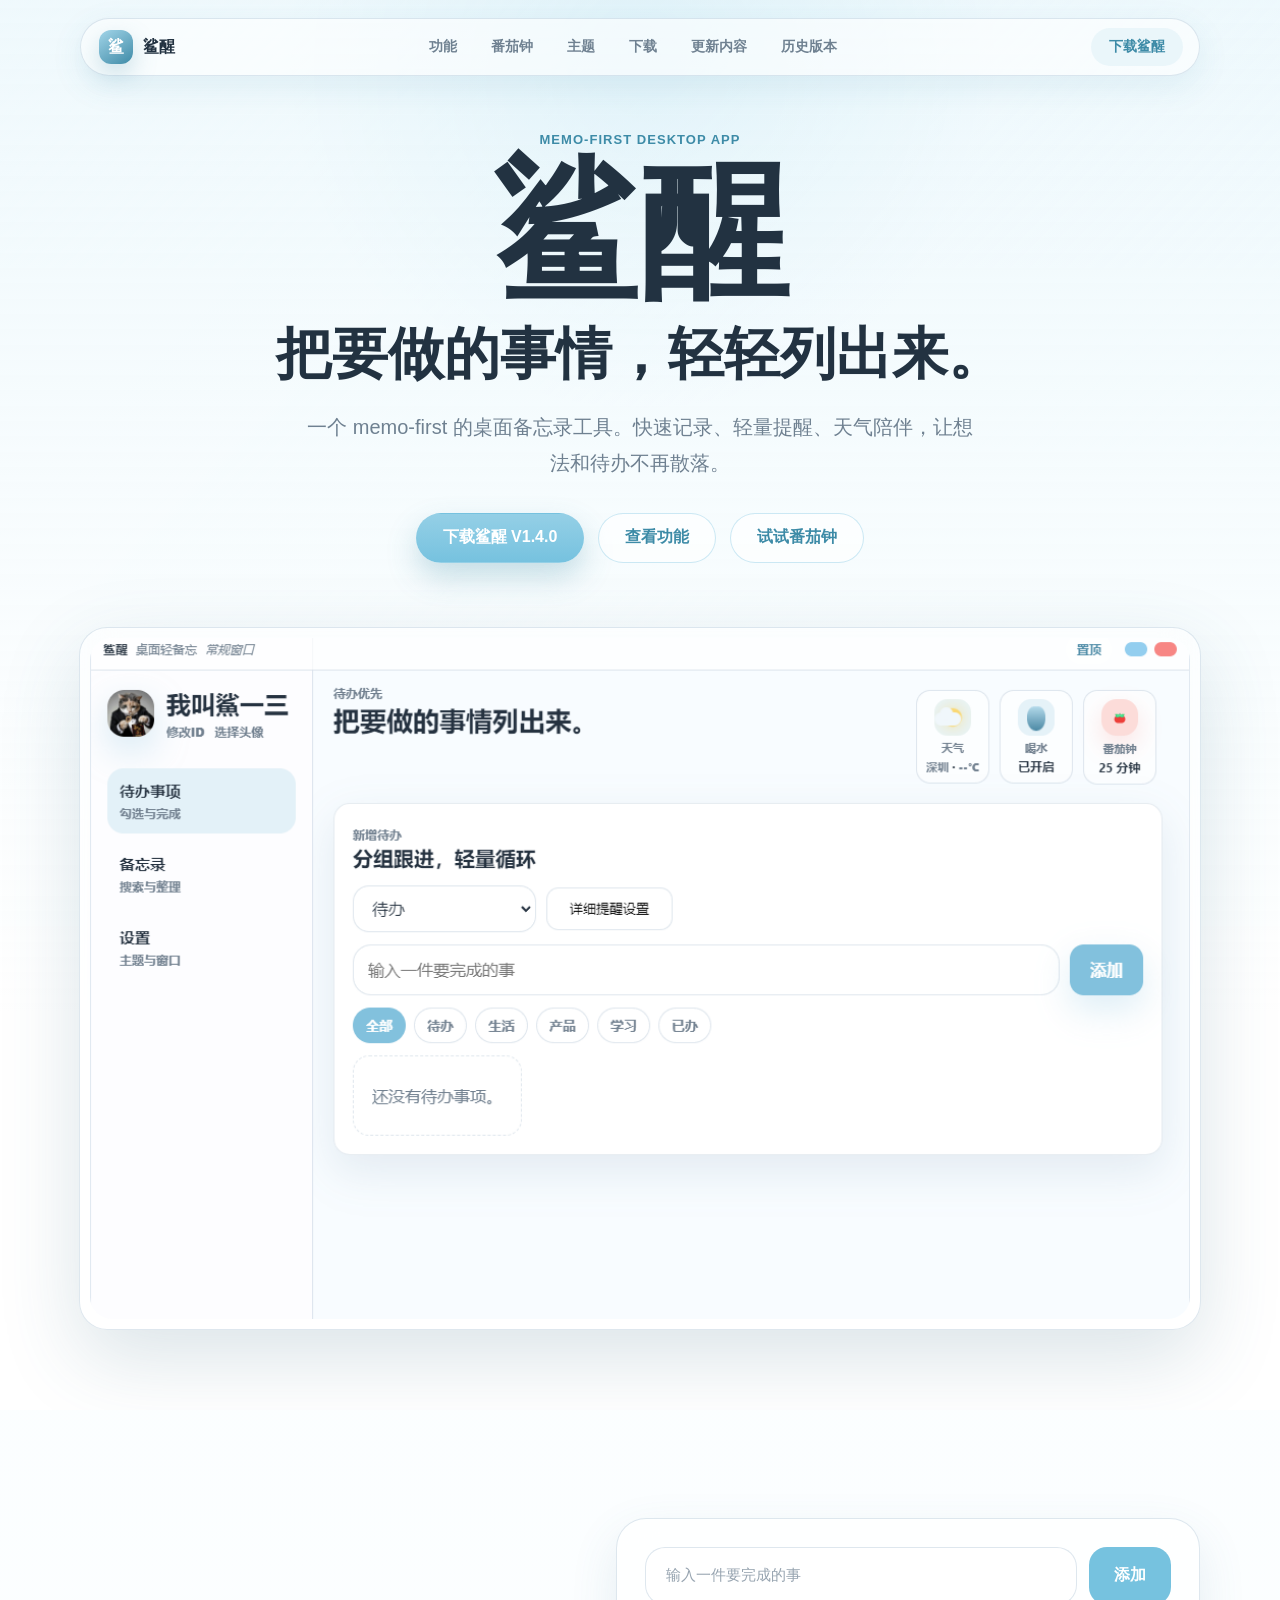
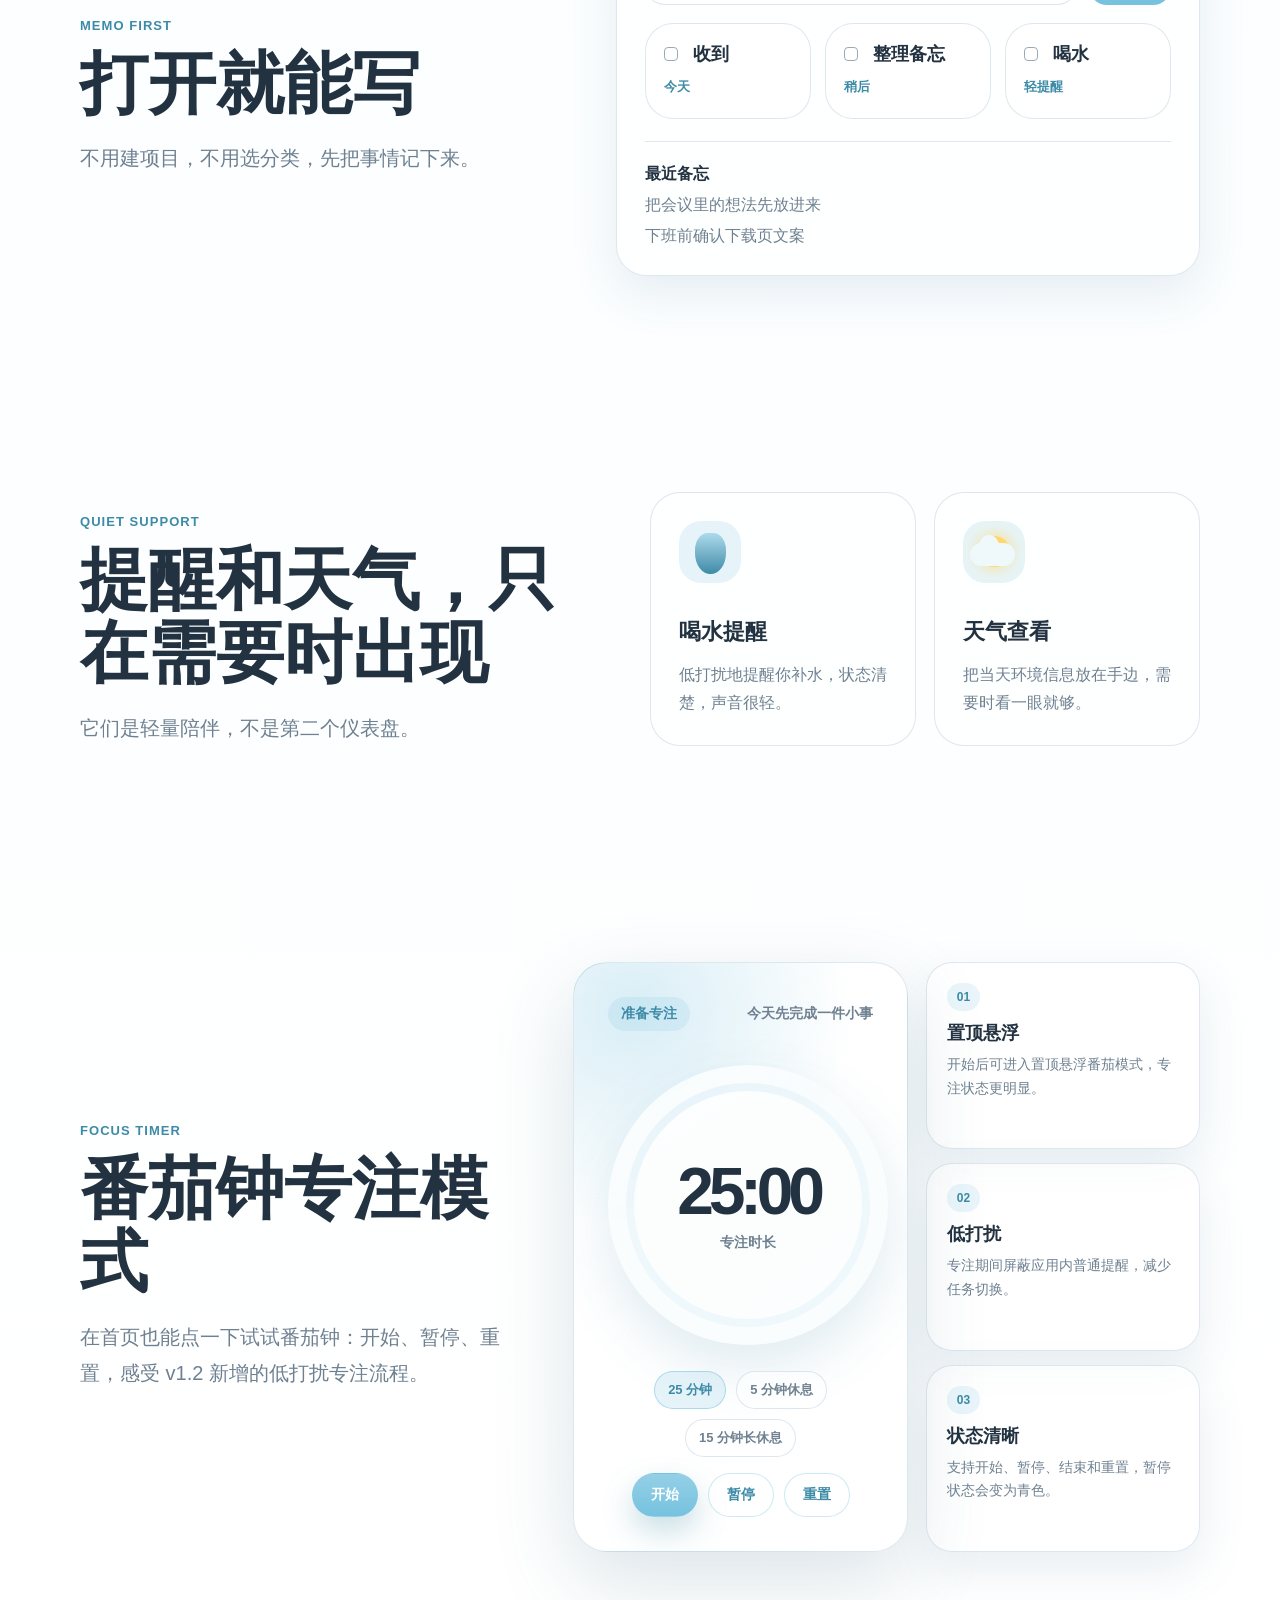
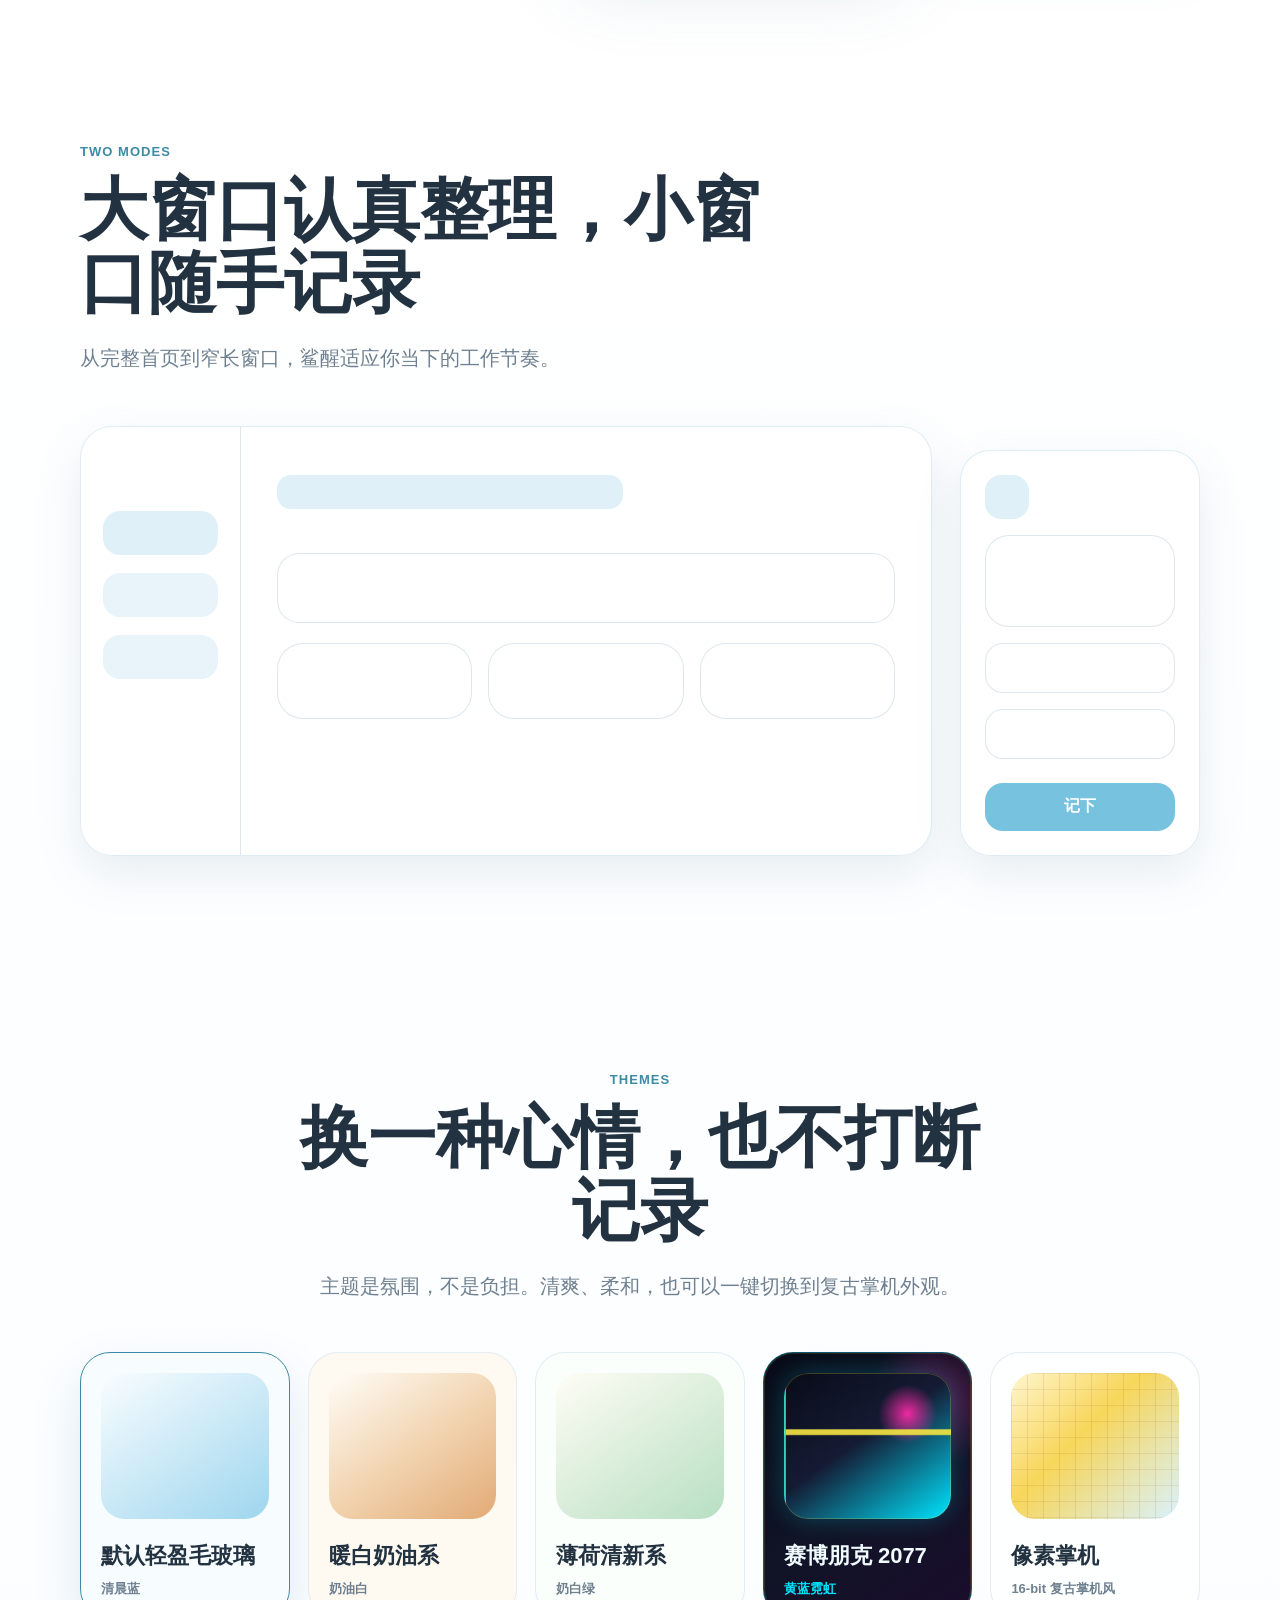
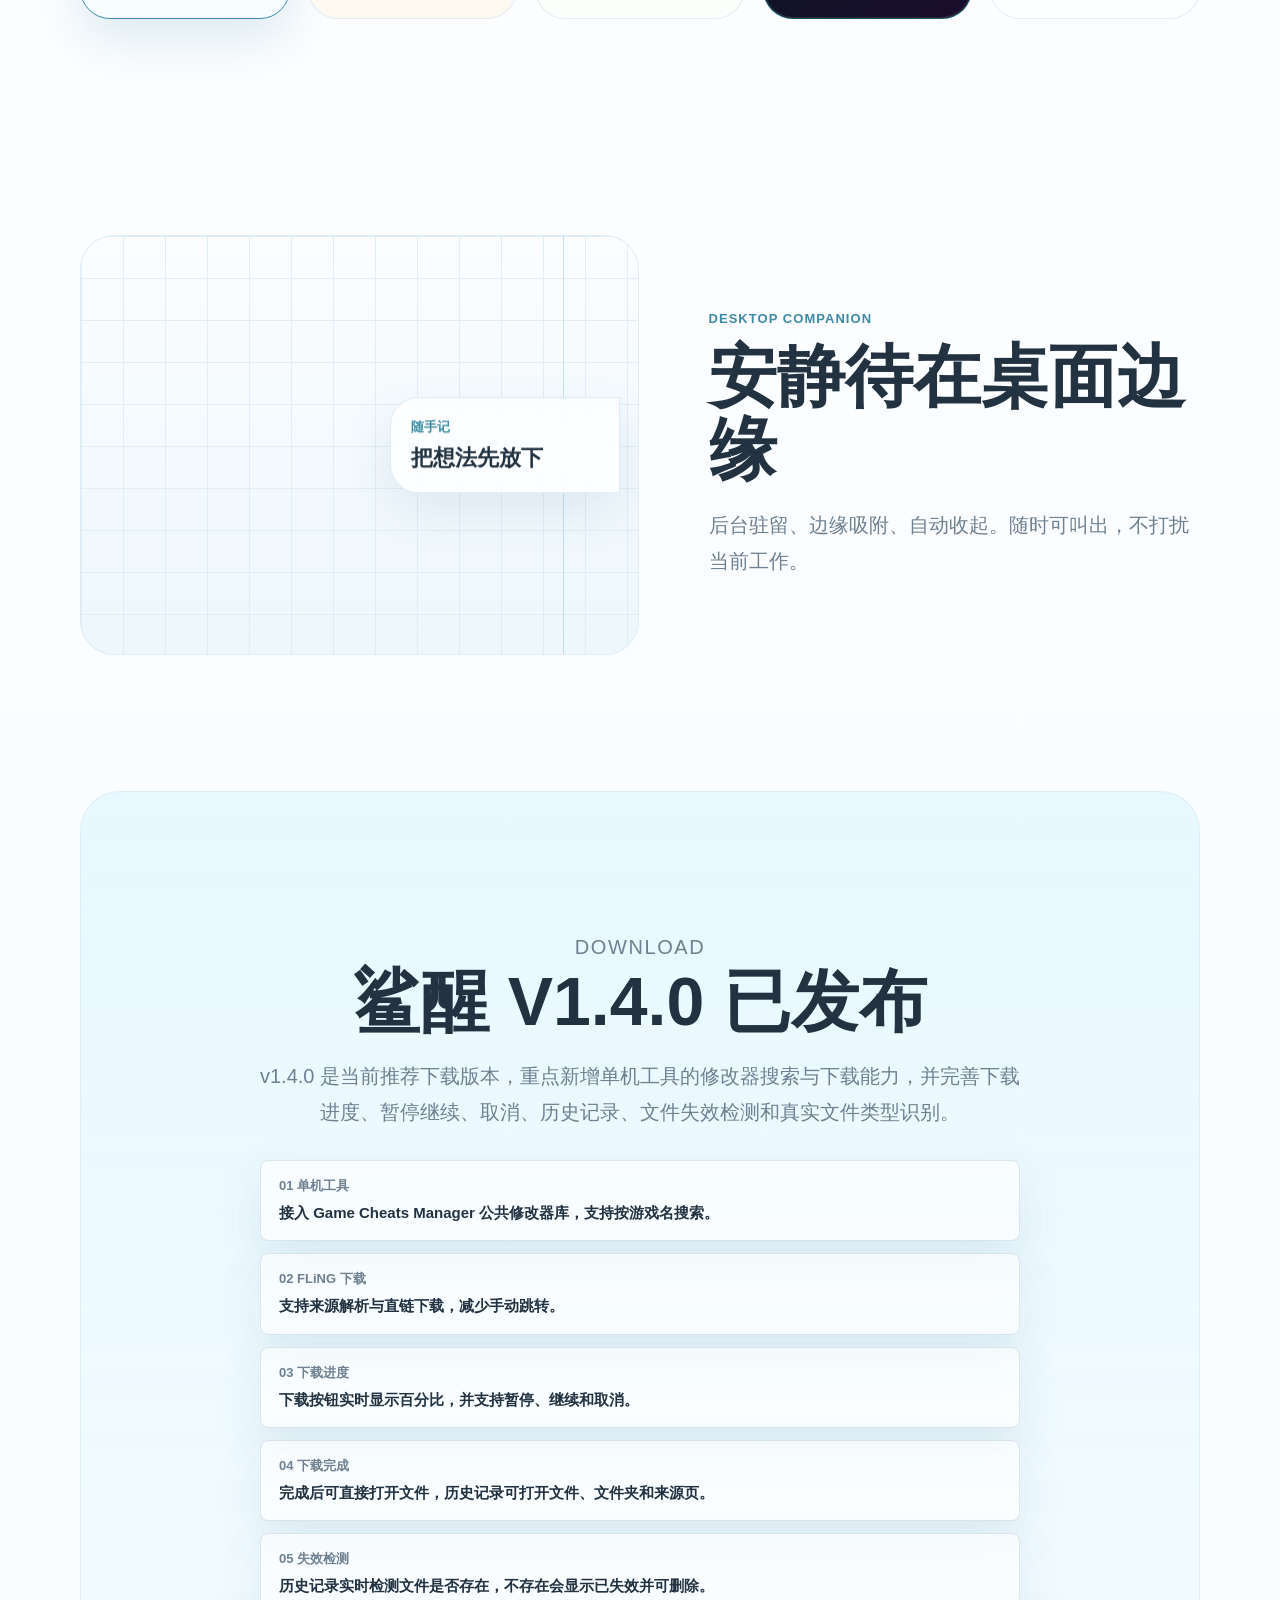
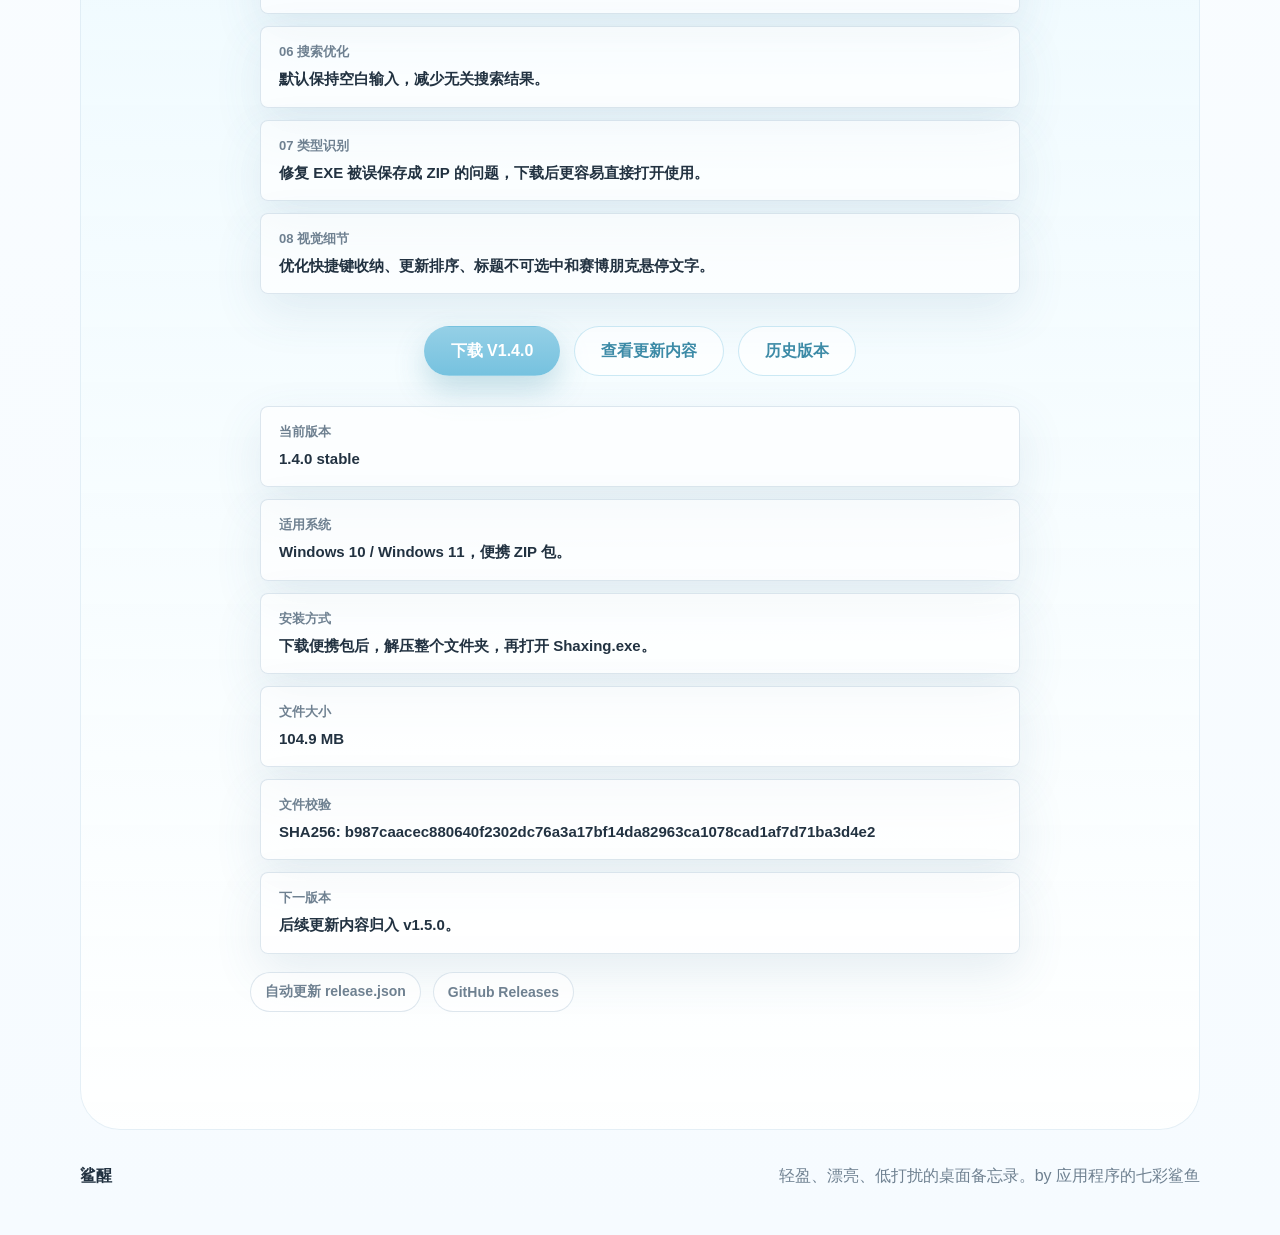
==== index.html @ feb790f2 "Publish Shaxing v1.4.0" ====
<!DOCTYPE html>
<html lang="zh-CN">
  <head>
    <meta charset="UTF-8" />
    <meta name="viewport" content="width=device-width, initial-scale=1.0" />
    <title>鲨醒 - 把要做的事情，轻轻列出来。</title>
    <meta
      name="description"
      content="鲨醒是一个 memo-first 的桌面备忘录工具。快速记录、轻量提醒、天气陪伴，让想法和待办不再散落。"
    />
    <link rel="stylesheet" href="./styles.css" onerror="this.onerror=null;this.href='https://yyl1509452223-coder.github.io/shaxingnew/styles.css';" />
    <link rel="stylesheet" href="./release-pages.css?v=1.4.0" />
    <style id="shaxing-release-pages-inline-fallback">
/* Shaxing release pages v1.2.11-default-glass-v7: real pixel handheld theme + compact history */
/* 鲨醒版本页增量样式
   说明：这个文件只补充 v1.2.11 的版本页、历史版本页和首页下载区新增组件。
   不替换原 styles.css，不影响原来的 reveal、主题切换、天气动画和产品功能展示。
*/

.site-nav a[aria-current="page"] {
  color: var(--accent-strong, #3d8ba7);
  font-weight: 800;
}

.release-link-row {
  display: flex;
  flex-wrap: wrap;
  gap: 12px;
  margin-top: 18px;
}

.release-link-row a {
  display: inline-flex;
  align-items: center;
  min-height: 40px;
  padding: 0 14px;
  border: 1px solid var(--border, rgba(118, 156, 184, 0.24));
  border-radius: 999px;
  background: var(--panel, rgba(255, 255, 255, 0.58));
  color: var(--muted, #6f8191);
  font-size: 14px;
  font-weight: 700;
}

.release-link-row a:hover {
  color: var(--accent-strong, #3d8ba7);
  transform: translateY(-1px);
}

.release-page {
  max-width: 1180px;
  margin: 0 auto;
  padding: 110px 22px 80px;
}

.release-hero {
  position: relative;
  overflow: hidden;
  padding: clamp(34px, 6vw, 76px);
  border: 1px solid var(--border, rgba(118, 156, 184, 0.24));
  border-radius: 36px;
  background:
    radial-gradient(circle at 18% 10%, color-mix(in srgb, var(--accent, #76c2df) 22%, transparent), transparent 34%),
    linear-gradient(135deg, var(--panel-strong, rgba(255, 255, 255, 0.82)), var(--panel, rgba(255, 255, 255, 0.58)));
  box-shadow: var(--shadow, 0 28px 80px rgba(55, 103, 130, 0.18));
}

.release-hero h1 {
  max-width: 860px;
  margin: 10px 0 18px;
  font-size: clamp(42px, 8vw, 86px);
  line-height: 0.96;
  letter-spacing: -0.06em;
}

.release-lead {
  max-width: 760px;
  color: var(--muted, #6f8191);
  font-size: clamp(17px, 2vw, 22px);
  line-height: 1.8;
}

.release-meta-grid {
  display: grid;
  grid-template-columns: repeat(4, minmax(0, 1fr));
  gap: 14px;
  margin: 32px 0 26px;
}

.release-meta-grid div,
.release-card,
.version-card {
  border: 1px solid var(--border, rgba(118, 156, 184, 0.24));
  border-radius: 26px;
  background: var(--card, rgba(255, 255, 255, 0.72));
  box-shadow: var(--soft-shadow, 0 18px 48px rgba(63, 117, 146, 0.12));
}

.release-meta-grid div {
  padding: 18px;
}

.release-meta-grid span,
.version-card > p,
.release-card p,
.release-card li,
.version-card li {
  color: var(--muted, #6f8191);
}

.release-meta-grid strong {
  display: block;
  margin-top: 6px;
  color: var(--text, #223241);
  font-size: 15px;
}

.section-narrow {
  max-width: 980px;
  margin: 28px auto 0;
}

.release-content {
  margin-top: 34px;
}

.release-note-grid {
  display: grid;
  grid-template-columns: repeat(2, minmax(0, 1fr));
  gap: 18px;
  margin-top: 18px;
}

.release-card,
.version-card {
  padding: clamp(22px, 4vw, 34px);
}

.release-card h2,
.version-card h2 {
  margin: 8px 0 14px;
  font-size: clamp(24px, 3vw, 36px);
  letter-spacing: -0.04em;
}

.release-card ul,
.version-card ul {
  margin: 14px 0 0;
  padding-left: 20px;
  line-height: 1.9;
}

.release-number {
  display: inline-flex;
  align-items: center;
  justify-content: center;
  width: 46px;
  height: 32px;
  border-radius: 999px;
  background: color-mix(in srgb, var(--accent, #76c2df) 18%, transparent);
  color: var(--accent-strong, #3d8ba7);
  font-weight: 900;
  letter-spacing: 0.08em;
}

.patch-list {
  display: grid;
  gap: 12px;
  margin-top: 20px;
}

.patch-list div {
  padding: 18px 20px;
  border: 1px solid var(--border, rgba(118, 156, 184, 0.24));
  border-radius: 20px;
  background: var(--panel, rgba(255, 255, 255, 0.58));
}

.patch-list strong {
  display: block;
  color: var(--accent-strong, #3d8ba7);
}

.patch-list p {
  margin: 6px 0 0;
}

.checksum {
  word-break: break-all;
  font-size: 14px;
}

.version-timeline {
  display: grid;
  gap: 18px;
  margin-top: 18px;
}

.version-card.latest {
  border-color: color-mix(in srgb, var(--accent, #76c2df) 52%, var(--border, rgba(118, 156, 184, 0.24)));
}

.version-head {
  display: flex;
  align-items: flex-start;
  justify-content: space-between;
  gap: 16px;
  margin-bottom: 10px;
}

.version-head h2 {
  margin-top: 0;
}

.version-badge {
  flex: 0 0 auto;
  display: inline-flex;
  align-items: center;
  min-height: 34px;
  padding: 0 12px;
  border-radius: 999px;
  background: color-mix(in srgb, var(--accent, #76c2df) 20%, transparent);
  color: var(--accent-strong, #3d8ba7);
  font-size: 13px;
  font-weight: 900;
}

.version-badge.muted {
  background: var(--panel, rgba(255, 255, 255, 0.58));
  color: var(--muted, #6f8191);
}

.download-actions.compact {
  margin-top: 16px;
}

@supports not (color: color-mix(in srgb, white, black)) {
  .release-hero {
    background: linear-gradient(135deg, var(--panel-strong, rgba(255, 255, 255, 0.82)), var(--panel, rgba(255, 255, 255, 0.58)));
  }

  .release-number,
  .version-badge {
    background: rgba(118, 194, 223, 0.16);
  }
}

@media (max-width: 900px) {
  .release-meta-grid,
  .release-note-grid {
    grid-template-columns: 1fr;
  }

  .release-page {
    padding-top: 86px;
  }

  .version-head {
    display: block;
  }

  .version-badge {
    margin-top: 8px;
  }
}

@media (max-width: 680px) {
  .release-hero,
  .release-card,
  .version-card {
    border-radius: 24px;
  }

  .release-link-row a {
    width: 100%;
    justify-content: center;
  }
}


/* 首页番茄钟互动演示：只追加，不改原 styles.css */
.pomodoro-section {
  display: grid;
  grid-template-columns: 0.82fr 1.18fr;
  gap: 58px;
  align-items: center;
}

.pomodoro-demo {
  display: grid;
  grid-template-columns: minmax(280px, 1fr) 0.82fr;
  gap: 18px;
  align-items: stretch;
}

.pomodoro-card {
  position: relative;
  overflow: hidden;
  padding: clamp(22px, 4vw, 34px);
  border: 1px solid var(--border, rgba(118, 156, 184, 0.24));
  border-radius: 34px;
  background:
    radial-gradient(circle at 18% 8%, color-mix(in srgb, var(--accent, #76c2df) 28%, transparent), transparent 36%),
    linear-gradient(145deg, var(--panel-strong, rgba(255, 255, 255, 0.82)), var(--card, rgba(255, 255, 255, 0.72)));
  box-shadow: var(--shadow, 0 28px 80px rgba(55, 103, 130, 0.18));
  backdrop-filter: blur(18px);
}

.pomodoro-topline {
  display: flex;
  align-items: center;
  justify-content: space-between;
  gap: 12px;
  color: var(--muted, #6f8191);
  font-size: 14px;
  font-weight: 800;
}

.pomodoro-badge {
  display: inline-flex;
  min-height: 34px;
  align-items: center;
  padding: 0 13px;
  border-radius: 999px;
  background: color-mix(in srgb, var(--accent, #76c2df) 16%, transparent);
  color: var(--accent-strong, #3d8ba7);
}

.pomodoro-card.is-paused .pomodoro-badge {
  background: rgba(45, 212, 191, 0.18);
  color: #0f766e;
}

.pomodoro-ring {
  display: grid;
  width: min(280px, 72vw);
  aspect-ratio: 1;
  place-items: center;
  margin: 34px auto 26px;
  border-radius: 50%;
  background:
    conic-gradient(var(--accent, #76c2df) var(--progress, 0deg), color-mix(in srgb, var(--accent, #76c2df) 12%, transparent) 0deg),
    color-mix(in srgb, var(--panel-strong, rgba(255, 255, 255, 0.82)) 82%, transparent);
  box-shadow:
    inset 0 0 0 18px color-mix(in srgb, var(--panel-strong, rgba(255, 255, 255, 0.82)) 86%, transparent),
    0 22px 54px color-mix(in srgb, var(--accent-strong, #3d8ba7) 16%, transparent);
}

.pomodoro-ring > div {
  display: grid;
  width: calc(100% - 52px);
  aspect-ratio: 1;
  place-items: center;
  align-content: center;
  border-radius: 50%;
  background: var(--panel-strong, rgba(255, 255, 255, 0.82));
  text-align: center;
}

.pomodoro-ring strong {
  font-size: clamp(44px, 7vw, 66px);
  line-height: 1;
  letter-spacing: -0.08em;
}

.pomodoro-ring span {
  margin-top: 10px;
  color: var(--muted, #6f8191);
  font-size: 14px;
  font-weight: 800;
}

.pomodoro-options,
.pomodoro-actions {
  display: flex;
  flex-wrap: wrap;
  gap: 10px;
  justify-content: center;
}

.pomodoro-options {
  margin-bottom: 16px;
}

.pomodoro-options button {
  min-height: 38px;
  padding: 0 13px;
  border: 1px solid var(--border, rgba(118, 156, 184, 0.24));
  border-radius: 999px;
  background: var(--panel, rgba(255, 255, 255, 0.58));
  color: var(--muted, #6f8191);
  font: inherit;
  font-size: 13px;
  font-weight: 800;
  cursor: pointer;
}

.pomodoro-options button.is-active {
  border-color: color-mix(in srgb, var(--accent, #76c2df) 52%, transparent);
  background: color-mix(in srgb, var(--accent, #76c2df) 18%, transparent);
  color: var(--accent-strong, #3d8ba7);
}

.pomodoro-actions .button {
  min-height: 44px;
  padding: 0 18px;
  font-size: 14px;
}

.pomodoro-notes {
  display: grid;
  gap: 14px;
}

.pomodoro-notes article {
  padding: 20px;
  border: 1px solid var(--border, rgba(118, 156, 184, 0.24));
  border-radius: 26px;
  background: var(--card, rgba(255, 255, 255, 0.72));
  box-shadow: var(--soft-shadow, 0 18px 48px rgba(63, 117, 146, 0.12));
}

.pomodoro-notes span {
  display: inline-flex;
  align-items: center;
  min-height: 28px;
  margin-bottom: 10px;
  padding: 0 10px;
  border-radius: 999px;
  background: color-mix(in srgb, var(--accent, #76c2df) 16%, transparent);
  color: var(--accent-strong, #3d8ba7);
  font-size: 12px;
  font-weight: 900;
}

.pomodoro-notes strong {
  display: block;
  font-size: 18px;
}

.pomodoro-notes p {
  margin: 8px 0 0;
  color: var(--muted, #6f8191);
  font-size: 14px;
  line-height: 1.7;
}

body[data-theme="cyber"] .pomodoro-card,
body[data-theme="cyber"] .pomodoro-notes article {
  box-shadow: var(--soft-shadow, 0 16px 50px rgba(255,42,170,.12)), inset 0 0 0 1px rgba(0,229,255,.08);
}

@media (max-width: 980px) {
  .pomodoro-section,
  .pomodoro-demo {
    grid-template-columns: 1fr;
    gap: 28px;
  }
}

@media (max-width: 560px) {
  .pomodoro-topline,
  .pomodoro-actions {
    align-items: stretch;
    flex-direction: column;
  }

  .pomodoro-actions .button,
  .pomodoro-options button {
    width: 100%;
  }
}


/* 首页像素掌机主题展示 */
body[data-theme="pixel"] {
  --bg: #f7e9c8;
  --text: #2b2118;
  --muted: #7a6653;
  --panel: rgba(255, 247, 224, 0.72);
  --panel-strong: rgba(255, 251, 236, 0.92);
  --card: rgba(255, 245, 216, 0.82);
  --border: rgba(78, 54, 35, 0.18);
  --accent: #ffb545;
  --accent-strong: #9b4d16;
  --shadow: 0 28px 80px rgba(97, 62, 24, 0.2);
  --soft-shadow: 0 18px 48px rgba(97, 62, 24, 0.12);
}

body[data-theme="pixel"] .site-header,
body[data-theme="pixel"] .product-stage,
body[data-theme="pixel"] .support-item,
body[data-theme="pixel"] .window,
body[data-theme="pixel"] .download-inner {
  image-rendering: pixelated;
  box-shadow:
    0 18px 0 rgba(80, 54, 36, 0.06),
    0 26px 70px rgba(97, 62, 24, 0.14);
}

body[data-theme="pixel"] .button,
body[data-theme="pixel"] .nav-download {
  border-radius: 10px;
  box-shadow: 0 5px 0 rgba(80, 54, 36, 0.18);
}

.theme-section .theme-grid {
  grid-template-columns: repeat(5, minmax(0, 1fr));
}

.theme-card.pixel-handheld {
  position: relative;
  overflow: hidden;
  border-color: rgba(70, 45, 28, 0.22);
  background:
    linear-gradient(135deg, #ffe7a8, #ffb55d 48%, #9ddbe8);
  color: #2b2118;
}

.theme-card.pixel-handheld > span,
.theme-card.pixel-handheld .pixel-card-screen {
  display: block;
  width: 58px;
  height: 42px;
  border: 4px solid #2b2118;
  border-radius: 8px;
  background:
    linear-gradient(#83e1d5 0 0) 10px 10px / 28px 5px no-repeat,
    linear-gradient(#2b2118 0 0) 10px 21px / 38px 5px no-repeat,
    #f9f1d3;
  box-shadow:
    8px 8px 0 rgba(43, 33, 24, 0.14),
    inset 0 0 0 3px rgba(255, 255, 255, 0.35);
}

.theme-card.pixel-handheld h3,
.theme-card.pixel-handheld small {
  position: relative;
  z-index: 1;
}

.pixel-theme-showcase {
  display: grid;
  grid-template-columns: minmax(280px, 0.92fr) 1.08fr;
  gap: 28px;
  align-items: center;
  margin-top: 26px;
  padding: clamp(22px, 4vw, 34px);
  border: 1px solid var(--border, rgba(118, 156, 184, 0.24));
  border-radius: 34px;
  background:
    radial-gradient(circle at 18% 14%, rgba(255, 181, 69, 0.24), transparent 32%),
    linear-gradient(135deg, var(--panel-strong, rgba(255, 255, 255, 0.82)), var(--panel, rgba(255, 255, 255, 0.58)));
  box-shadow: var(--soft-shadow, 0 18px 48px rgba(63, 117, 146, 0.12));
}

.pixel-console {
  position: relative;
  overflow: hidden;
  max-width: 420px;
  min-height: 270px;
  margin: 0 auto;
  padding: 22px;
  border: 5px solid #2b2118;
  border-radius: 30px;
  background: linear-gradient(135deg, #ffcd6b, #ff9f57);
  box-shadow:
    10px 10px 0 rgba(43, 33, 24, 0.13),
    inset 0 0 0 5px rgba(255, 255, 255, 0.18);
  image-rendering: pixelated;
}

.pixel-console::after {
  content: "";
  position: absolute;
  right: 22px;
  top: 58px;
  width: 58px;
  height: 58px;
  border-radius: 14px;
  background:
    linear-gradient(#2b2118 0 0) 50% 13px / 12px 32px no-repeat,
    linear-gradient(#2b2118 0 0) 50% 50% / 32px 12px no-repeat,
    rgba(255, 246, 220, 0.32);
  opacity: 0.28;
}

.pixel-console-top {
  display: flex;
  justify-content: space-between;
  gap: 10px;
  color: #4d3826;
  font-size: 11px;
  font-weight: 900;
  letter-spacing: 0.12em;
  text-transform: uppercase;
}

.pixel-console-screen {
  margin-top: 14px;
  padding: 16px;
  border: 5px solid #2b2118;
  border-radius: 18px;
  background:
    linear-gradient(rgba(255,255,255,.16) 50%, transparent 50%) 0 0 / 100% 8px,
    #9de7db;
  box-shadow: inset 0 0 0 5px rgba(255, 255, 255, 0.28);
}

.pixel-screen-header {
  display: flex;
  justify-content: space-between;
  margin-bottom: 12px;
  color: #2b2118;
  font-size: 12px;
  font-weight: 900;
}

.pixel-task {
  margin-top: 8px;
  padding: 9px 10px;
  border: 3px solid rgba(43, 33, 24, 0.78);
  border-radius: 8px;
  background: #fff4c9;
  color: #2b2118;
  font-size: 13px;
  font-weight: 900;
  box-shadow: 4px 4px 0 rgba(43, 33, 24, 0.12);
}

.pixel-task.done {
  background: #dcffd9;
}

.pixel-console-controls {
  display: flex;
  justify-content: space-between;
  align-items: center;
  margin-top: 18px;
}

.pixel-dpad {
  position: relative;
  width: 78px;
  height: 78px;
}

.pixel-dpad span {
  position: absolute;
  display: block;
  background: #2b2118;
  border-radius: 10px;
}

.pixel-dpad span:nth-child(1) { left: 29px; top: 0; width: 20px; height: 78px; }
.pixel-dpad span:nth-child(2) { left: 0; top: 29px; width: 78px; height: 20px; }
.pixel-dpad span:nth-child(3) { left: 33px; top: 33px; width: 12px; height: 12px; background: #ffcd6b; }
.pixel-dpad span:nth-child(4) { display: none; }

.pixel-buttons {
  display: flex;
  gap: 14px;
}

.pixel-buttons span {
  display: grid;
  width: 46px;
  height: 46px;
  place-items: center;
  border: 4px solid #2b2118;
  border-radius: 50%;
  background: #ff6b81;
  color: #2b2118;
  font-size: 14px;
  font-weight: 900;
  box-shadow: 4px 5px 0 rgba(43, 33, 24, 0.14);
}

.pixel-buttons span:last-child {
  background: #6fd9ff;
}

.pixel-theme-copy h3 {
  margin: 8px 0 12px;
  font-size: clamp(28px, 4vw, 48px);
  line-height: 1;
  letter-spacing: -0.05em;
}

.pixel-theme-copy p {
  max-width: 610px;
  color: var(--muted, #6f8191);
  font-size: 16px;
  line-height: 1.9;
}

.pixel-feature-row {
  display: flex;
  flex-wrap: wrap;
  gap: 10px;
  margin-top: 18px;
}

.pixel-feature-row span {
  display: inline-flex;
  align-items: center;
  min-height: 34px;
  padding: 0 12px;
  border: 1px solid rgba(43, 33, 24, 0.14);
  border-radius: 999px;
  background: rgba(255, 181, 69, 0.18);
  color: #9b4d16;
  font-size: 13px;
  font-weight: 900;
}

/* 历史版本：小版本改为紧凑卡片，只有大版本保留大展示 */
.version-history-section {
  display: grid;
  gap: 18px;
}

.version-card.major-version {
  padding: clamp(26px, 4.4vw, 42px);
  border-color: color-mix(in srgb, var(--accent, #76c2df) 46%, var(--border, rgba(118, 156, 184, 0.24)));
  background:
    radial-gradient(circle at 12% 0%, color-mix(in srgb, var(--accent, #76c2df) 20%, transparent), transparent 32%),
    var(--card, rgba(255, 255, 255, 0.72));
}

.version-card.major-version h2 {
  font-size: clamp(30px, 4.6vw, 52px);
}

.version-patch-grid {
  display: grid;
  grid-template-columns: repeat(2, minmax(0, 1fr));
  gap: 14px;
}

.version-card.patch-version {
  padding: 18px 20px;
  border-radius: 22px;
  box-shadow: var(--soft-shadow, 0 14px 34px rgba(63, 117, 146, 0.1));
}

.version-card.patch-version.latest {
  border-color: color-mix(in srgb, var(--accent, #76c2df) 36%, var(--border, rgba(118, 156, 184, 0.24)));
}

.version-card.patch-version .version-head {
  align-items: center;
  margin-bottom: 8px;
}

.version-card.patch-version h2 {
  margin: 0;
  font-size: clamp(20px, 2.1vw, 25px);
  letter-spacing: -0.025em;
}

.version-card.patch-version p {
  margin: 6px 0 0;
  font-size: 14px;
  line-height: 1.7;
}

.version-card.patch-version ul {
  margin-top: 8px;
  line-height: 1.65;
}

.version-card.patch-version li {
  font-size: 14px;
}

.version-badge.small {
  min-height: 28px;
  padding: 0 10px;
  font-size: 12px;
}

.version-card.patch-version .download-actions.compact {
  margin-top: 12px;
}

.version-card.patch-version .button {
  min-height: 38px;
  padding: 0 14px;
  font-size: 13px;
  border-radius: 12px;
}

@media (max-width: 1040px) {
  .theme-section .theme-grid {
    grid-template-columns: repeat(3, minmax(0, 1fr));
  }

  .pixel-theme-showcase {
    grid-template-columns: 1fr;
  }
}

@media (max-width: 780px) {
  .theme-section .theme-grid,
  .version-patch-grid {
    grid-template-columns: 1fr;
  }

  .pixel-console {
    min-height: 250px;
  }

  .version-card.patch-version .version-head {
    display: flex;
  }
}

@media (max-width: 560px) {
  .pixel-console {
    padding: 18px;
    border-width: 4px;
  }

  .pixel-console-controls {
    align-items: flex-start;
  }

  .pixel-dpad {
    width: 66px;
    height: 66px;
  }

  .pixel-dpad span:nth-child(1) { left: 25px; width: 16px; height: 66px; }
  .pixel-dpad span:nth-child(2) { top: 25px; width: 66px; height: 16px; }
  .pixel-buttons span {
    width: 40px;
    height: 40px;
  }
}



/* ================================
   v5：像素掌机是“整站主题”，不是单独介绍区
   ================================ */

/* 不再展示额外的掌机介绍大卡片；点击主题卡片后由整页外观表达主题 */
.pixel-theme-showcase {
  display: none !important;
}

/* 5 个皮肤卡片保持同一排版：色块 + 标题 + 小字 */
.theme-section .theme-grid {
  grid-template-columns: repeat(5, minmax(0, 1fr));
}

.theme-card.pixel-handheld {
  position: relative;
  overflow: hidden;
  border: 1px solid rgba(220, 234, 243, 0.82);
  border-radius: 30px;
  background: #fffaf1;
  color: var(--text, #223241);
  box-shadow: none;
}

.theme-card.pixel-handheld > span,
.theme-card.pixel-handheld .pixel-card-screen {
  display: block;
  width: 100%;
  height: 146px;
  margin-bottom: 22px;
  border: 0;
  border-radius: 24px;
  background:
    linear-gradient(90deg, rgba(43, 33, 24, 0.13) 1px, transparent 1px) 0 0 / 14px 14px,
    linear-gradient(180deg, rgba(43, 33, 24, 0.10) 1px, transparent 1px) 0 0 / 14px 14px,
    radial-gradient(circle at 72% 28%, rgba(104, 212, 229, 0.78), transparent 22%),
    linear-gradient(145deg, #fff1a6 0%, #ffb35d 58%, #9ddbe8 100%);
  box-shadow: none;
}

.theme-card.pixel-handheld h3 {
  margin: 0;
  color: var(--text, #223241);
}

.theme-card.pixel-handheld small {
  color: var(--muted, #6f8191);
}

/* 整体像素掌机主题变量 */
body[data-theme="pixel"] {
  --bg-a: #ffe7a6;
  --bg-b: #ffc46f;
  --bg-c: #fff4c8;
  --bg: #fff1bb;
  --white: #fff8dc;
  --blue: #68d4e5;
  --blue-strong: #238fa4;
  --accent: #ffb24a;
  --accent-strong: #8a4b22;
  --button-text: #2b2118;
  --text: #2b2118;
  --muted: #765f48;
  --border: #2b2118;
  --card: #fff2c6;
  --panel: #ffe8a3;
  --panel-strong: #fff6d5;
  --shadow: 10px 10px 0 rgba(43, 33, 24, 0.9);
  --soft-shadow: 6px 6px 0 rgba(43, 33, 24, 0.9);
  color-scheme: light;
  background:
    radial-gradient(circle at 16% 10%, rgba(255, 178, 74, 0.42), transparent 28%),
    radial-gradient(circle at 84% 22%, rgba(104, 212, 229, 0.34), transparent 26%),
    linear-gradient(180deg, #fff4c8 0%, #ffe0a0 48%, #f8d484 100%);
  font-family: ui-monospace, "SFMono-Regular", Menlo, Monaco, Consolas, "Liberation Mono", "Courier New", "Microsoft YaHei", monospace;
}

body[data-theme="pixel"]::before {
  background:
    linear-gradient(rgba(43, 33, 24, 0.055) 1px, transparent 1px) 0 0 / 22px 22px,
    linear-gradient(90deg, rgba(43, 33, 24, 0.055) 1px, transparent 1px) 0 0 / 22px 22px,
    radial-gradient(circle at 50% 0%, rgba(255, 255, 255, 0.52), transparent 38%);
}

body[data-theme="pixel"] .site-header {
  height: 64px;
  border: 4px solid #2b2118;
  border-radius: 20px;
  background: #ffcc68;
  box-shadow: 6px 6px 0 #2b2118;
  backdrop-filter: none;
}

body[data-theme="pixel"] .site-header.is-scrolled {
  border-color: #2b2118;
  background: #ffcc68;
  box-shadow: 6px 6px 0 #2b2118;
  backdrop-filter: none;
}

body[data-theme="pixel"] .brand-mark {
  border: 3px solid #2b2118;
  border-radius: 8px;
  background: #9de7db;
  color: #2b2118;
  box-shadow: 3px 3px 0 #2b2118;
  image-rendering: pixelated;
}

body[data-theme="pixel"] .brand,
body[data-theme="pixel"] .site-nav,
body[data-theme="pixel"] .nav-download,
body[data-theme="pixel"] .button,
body[data-theme="pixel"] .section-kicker,
body[data-theme="pixel"] .eyebrow {
  letter-spacing: 0.08em;
  text-transform: uppercase;
}

body[data-theme="pixel"] .site-nav {
  color: #5b4938;
  font-weight: 900;
}

body[data-theme="pixel"] .site-nav a:hover {
  color: #2b2118;
}

body[data-theme="pixel"] .nav-download,
body[data-theme="pixel"] .button,
body[data-theme="pixel"] .quick-input button,
body[data-theme="pixel"] .slim-window button {
  border: 3px solid #2b2118;
  border-radius: 10px;
  background: #9de7db;
  color: #2b2118;
  box-shadow: 4px 4px 0 #2b2118;
  text-shadow: none;
  transform: none;
}

body[data-theme="pixel"] .button.primary {
  background: #ff6f91;
  color: #2b2118;
  box-shadow: 5px 5px 0 #2b2118;
}

body[data-theme="pixel"] .button.secondary {
  background: #fff2c6;
  color: #2b2118;
}

body[data-theme="pixel"] .button:hover,
body[data-theme="pixel"] .nav-download:hover,
body[data-theme="pixel"] .quick-input button:hover,
body[data-theme="pixel"] .slim-window button:hover {
  transform: translate(-2px, -2px);
  box-shadow: 6px 6px 0 #2b2118;
}

body[data-theme="pixel"] .hero {
  background:
    linear-gradient(rgba(43, 33, 24, 0.055) 1px, transparent 1px) 0 0 / 24px 24px,
    linear-gradient(90deg, rgba(43, 33, 24, 0.055) 1px, transparent 1px) 0 0 / 24px 24px,
    linear-gradient(180deg, #fff4c8 0%, #ffe6a9 72%);
}

body[data-theme="pixel"] .hero-title,
body[data-theme="pixel"] .hero-line,
body[data-theme="pixel"] .section h2,
body[data-theme="pixel"] .download-section h2,
body[data-theme="pixel"] .release-hero h1 {
  color: #2b2118;
  letter-spacing: -0.04em;
  text-shadow: 3px 3px 0 rgba(104, 212, 229, 0.42);
}

body[data-theme="pixel"] .product-stage,
body[data-theme="pixel"] .memo-workspace,
body[data-theme="pixel"] .support-item,
body[data-theme="pixel"] .window,
body[data-theme="pixel"] .companion-visual,
body[data-theme="pixel"] .dock-memo,
body[data-theme="pixel"] .download-section,
body[data-theme="pixel"] .release-hero,
body[data-theme="pixel"] .release-card,
body[data-theme="pixel"] .version-card,
body[data-theme="pixel"] .release-panel div,
body[data-theme="pixel"] .pomodoro-card,
body[data-theme="pixel"] .pomodoro-notes article {
  border: 4px solid #2b2118;
  border-radius: 18px;
  background: #fff2c6;
  box-shadow: 8px 8px 0 #2b2118;
  backdrop-filter: none;
}

body[data-theme="pixel"] .product-stage {
  padding: 12px;
  background: #ffb85c;
}

body[data-theme="pixel"] .product-stage img {
  border: 4px solid #2b2118;
  border-radius: 12px;
  image-rendering: auto;
}

body[data-theme="pixel"] .memo-workspace,
body[data-theme="pixel"] .download-section {
  background:
    linear-gradient(rgba(43, 33, 24, 0.05) 1px, transparent 1px) 0 0 / 18px 18px,
    linear-gradient(90deg, rgba(43, 33, 24, 0.05) 1px, transparent 1px) 0 0 / 18px 18px,
    #fff2c6;
}

body[data-theme="pixel"] .quick-input span,
body[data-theme="pixel"] .todo-pill,
body[data-theme="pixel"] .recent-memos,
body[data-theme="pixel"] .window-input,
body[data-theme="pixel"] .window-list span,
body[data-theme="pixel"] .slim-input,
body[data-theme="pixel"] .slim-window span,
body[data-theme="pixel"] .pomodoro-options button,
body[data-theme="pixel"] .pomodoro-task,
body[data-theme="pixel"] .release-link-row a {
  border: 3px solid #2b2118;
  border-radius: 10px;
  background: #fff8dc;
  color: #2b2118;
  box-shadow: 4px 4px 0 rgba(43, 33, 24, 0.92);
}

body[data-theme="pixel"] .todo-pill:hover,
body[data-theme="pixel"] .support-item:hover,
body[data-theme="pixel"] .theme-card:hover {
  transform: translate(-2px, -2px);
  box-shadow: 10px 10px 0 #2b2118;
}

body[data-theme="pixel"] .theme-card {
  border: 4px solid #2b2118;
  border-radius: 18px;
  background: #fff2c6;
  box-shadow: 6px 6px 0 #2b2118;
}

body[data-theme="pixel"] .theme-card span {
  border: 3px solid #2b2118;
  border-radius: 12px;
  box-shadow: inset 0 0 0 3px rgba(255, 255, 255, 0.24);
}

body[data-theme="pixel"] .theme-card.active {
  border-color: #2b2118;
  outline: 4px solid #68d4e5;
  box-shadow: 8px 8px 0 #2b2118;
}

body[data-theme="pixel"] .theme-card h3,
body[data-theme="pixel"] .support-item h3,
body[data-theme="pixel"] .todo-pill strong,
body[data-theme="pixel"] .dock-memo strong {
  color: #2b2118;
  font-weight: 900;
}

body[data-theme="pixel"] .theme-card small,
body[data-theme="pixel"] .support-item p,
body[data-theme="pixel"] .section-copy p:not(.section-kicker),
body[data-theme="pixel"] .download-section p,
body[data-theme="pixel"] .hero-copy {
  color: #6f573e;
  font-weight: 700;
}

body[data-theme="pixel"] .theme-card.pixel-handheld {
  background: #ffe0a0;
}

body[data-theme="pixel"] .theme-card.pixel-handheld > span {
  background:
    linear-gradient(90deg, rgba(43, 33, 24, 0.16) 1px, transparent 1px) 0 0 / 14px 14px,
    linear-gradient(180deg, rgba(43, 33, 24, 0.12) 1px, transparent 1px) 0 0 / 14px 14px,
    linear-gradient(145deg, #fff1a6 0%, #ffb35d 58%, #9de7db 100%);
}

body[data-theme="pixel"] .window-sidebar {
  border-right: 4px solid #2b2118;
  background: #ffd079;
}

body[data-theme="pixel"] .window-sidebar span,
body[data-theme="pixel"] .window-top,
body[data-theme="pixel"] .slim-dot,
body[data-theme="pixel"] .weather-anim,
body[data-theme="pixel"] .water-anim {
  border: 3px solid #2b2118;
  border-radius: 10px;
  background: #9de7db;
}

body[data-theme="pixel"] .companion-visual {
  background:
    linear-gradient(rgba(43, 33, 24, 0.10) 2px, transparent 2px) 0 0 / 40px 40px,
    linear-gradient(90deg, rgba(43, 33, 24, 0.10) 2px, transparent 2px) 0 0 / 40px 40px,
    #fff8dc;
}

body[data-theme="pixel"] .download-section {
  border-radius: 18px;
}

body[data-theme="pixel"] .release-panel {
  gap: 16px;
}

body[data-theme="pixel"] .release-panel span,
body[data-theme="pixel"] .release-card span,
body[data-theme="pixel"] .version-card span {
  color: #8a4b22;
  font-weight: 900;
}

/* 番茄钟也变成掌机屏幕风 */
body[data-theme="pixel"] .pomodoro-ring {
  border-color: rgba(43, 33, 24, 0.18);
  background:
    linear-gradient(rgba(255, 255, 255, 0.18) 50%, transparent 50%) 0 0 / 100% 8px,
    #9de7db;
  box-shadow:
    inset 0 0 0 5px rgba(43, 33, 24, 0.10),
    5px 5px 0 #2b2118;
}

body[data-theme="pixel"] .pomodoro-ring::before {
  background: conic-gradient(#ff6f91 var(--pomodoro-progress, 0deg), rgba(43, 33, 24, 0.14) 0);
}

body[data-theme="pixel"] .pomodoro-options button.is-active {
  background: #ffcc68;
  color: #2b2118;
}

@media (max-width: 1060px) {
  .theme-section .theme-grid {
    grid-template-columns: repeat(2, minmax(0, 1fr));
  }
}

@media (max-width: 900px) {
  .theme-section .theme-grid {
    grid-template-columns: 1fr;
  }

  body[data-theme="pixel"] .site-header {
    border-width: 3px;
    box-shadow: 4px 4px 0 #2b2118;
  }
}

@media (max-width: 520px) {
  body[data-theme="pixel"] .hero-title,
  body[data-theme="pixel"] .hero-line,
  body[data-theme="pixel"] .section h2,
  body[data-theme="pixel"] .download-section h2 {
    text-shadow: 2px 2px 0 rgba(104, 212, 229, 0.42);
  }
}



/* ================================
   v6：像素掌机主题修正为“鲨醒应用内皮肤外观”
   目标：不是通用黄底游戏网页，而是贴近应用截图里的浅色掌机 UI：
   米白内容区、浅蓝侧栏/面板、棕色细描边、黄色按钮、底部绿色像素条。
   ================================ */

/* 皮肤卡片：保持和其它四张卡片一样的结构与比例 */
.theme-card.pixel-handheld {
  border-radius: var(--card-radius, 30px);
  background: var(--card, rgba(255, 255, 255, 0.72));
  color: var(--text, #223241);
}

.theme-card.pixel-handheld > span,
.theme-card.pixel-handheld .pixel-card-screen {
  display: block;
  width: 100%;
  height: 146px;
  margin: 0 0 22px;
  border: 0;
  border-radius: 24px;
  background:
    linear-gradient(90deg, rgba(142, 96, 53, 0.14) 1px, transparent 1px) 0 0 / 16px 16px,
    linear-gradient(180deg, rgba(142, 96, 53, 0.12) 1px, transparent 1px) 0 0 / 16px 16px,
    linear-gradient(135deg, #fff6cf 0%, #f7d65a 42%, #d9f2ff 100%);
  box-shadow: none;
}

body[data-theme="pixel"] {
  --pixel-ink: #30251b;
  --pixel-brown: #9b6534;
  --pixel-brown-dark: #6f4724;
  --pixel-paper: #fffdf1;
  --pixel-cream: #fff7db;
  --pixel-sky: #dff2ff;
  --pixel-sky-2: #eefaff;
  --pixel-yellow: #f7d653;
  --pixel-yellow-soft: #fff1a8;
  --pixel-green: #8fbe64;
  --pixel-mint: #bdf0e8;

  --bg: #eef8fb;
  --text: var(--pixel-ink);
  --muted: #755f48;
  --panel: var(--pixel-sky);
  --panel-strong: var(--pixel-paper);
  --card: var(--pixel-paper);
  --border: var(--pixel-brown);
  --accent: var(--pixel-yellow);
  --accent-strong: var(--pixel-brown-dark);
  --shadow: 0 18px 34px rgba(87, 62, 35, 0.13);
  --soft-shadow: 0 10px 24px rgba(87, 62, 35, 0.10);

  color-scheme: light;
  font-family: Inter, MiSans, "Microsoft YaHei", "PingFang SC", system-ui, -apple-system, BlinkMacSystemFont, "Segoe UI", sans-serif;
  background:
    linear-gradient(180deg, #f8fcff 0%, #f3fbff 34%, #e7f5f3 34%, #e7f5f3 100%) !important;
}

/* 轻微纸张纹理，不再使用满屏游戏网格 */
body[data-theme="pixel"]::before {
  background:
    radial-gradient(circle at 18% 10%, rgba(223, 242, 255, 0.9), transparent 34%),
    radial-gradient(circle at 86% 24%, rgba(255, 241, 168, 0.42), transparent 30%),
    linear-gradient(180deg, rgba(255,255,255,.46), rgba(255,255,255,0));
  opacity: 1;
}

/* 应用底部绿色像素条 */
body[data-theme="pixel"]::after {
  content: "";
  position: fixed;
  z-index: 1;
  left: 0;
  right: 0;
  bottom: 0;
  height: 18px;
  pointer-events: none;
  background:
    linear-gradient(90deg, rgba(255,255,255,.18) 0 50%, transparent 50% 100%) 0 0 / 28px 100%,
    linear-gradient(90deg, #8fbe64, #77ad58);
  border-top: 2px solid var(--pixel-brown);
}

/* 顶部导航改成应用里的米白小标题栏，不要厚黑掌机框 */
body[data-theme="pixel"] .site-header {
  height: 56px;
  border: 2px solid var(--pixel-brown);
  border-radius: 14px;
  background: rgba(255, 253, 241, 0.96);
  box-shadow: 0 12px 30px rgba(86, 62, 36, 0.10);
  backdrop-filter: blur(10px);
}

body[data-theme="pixel"] .site-header.is-scrolled {
  background: rgba(255, 253, 241, 0.98);
  border-color: var(--pixel-brown);
  box-shadow: 0 14px 30px rgba(86, 62, 36, 0.14);
}

body[data-theme="pixel"] .brand,
body[data-theme="pixel"] .site-nav,
body[data-theme="pixel"] .nav-download {
  text-transform: none;
  letter-spacing: 0;
  color: var(--pixel-ink);
  font-weight: 800;
}

body[data-theme="pixel"] .brand-mark {
  width: 31px;
  height: 31px;
  border: 2px solid var(--pixel-brown);
  border-radius: 8px;
  background: linear-gradient(180deg, #e7fbff, #b9edf6);
  color: var(--pixel-ink);
  box-shadow: 2px 2px 0 rgba(111, 71, 36, 0.23);
}

body[data-theme="pixel"] .site-nav a {
  color: #6f604f;
}

body[data-theme="pixel"] .site-nav a:hover,
body[data-theme="pixel"] .site-nav a[aria-current="page"] {
  color: var(--pixel-brown-dark);
}

/* 主要区域整体靠近应用截图：浅蓝环境 + 米白内容卡 */
body[data-theme="pixel"] .hero {
  background:
    radial-gradient(circle at 74% 10%, rgba(247, 214, 83, 0.18), transparent 28%),
    linear-gradient(180deg, #f8fcff 0%, #f1fbff 66%, #e7f5f3 100%) !important;
}

body[data-theme="pixel"] .section,
body[data-theme="pixel"] .download-section,
body[data-theme="pixel"] .release-page {
  position: relative;
  z-index: 2;
}

body[data-theme="pixel"] .eyebrow,
body[data-theme="pixel"] .section-kicker,
body[data-theme="pixel"] .pomodoro-badge,
body[data-theme="pixel"] .version-badge,
body[data-theme="pixel"] .release-number {
  color: var(--pixel-brown-dark);
  text-transform: none;
  letter-spacing: 0.02em;
}

body[data-theme="pixel"] .hero-title,
body[data-theme="pixel"] .hero-line,
body[data-theme="pixel"] .section h2,
body[data-theme="pixel"] .download-section h2,
body[data-theme="pixel"] .release-hero h1,
body[data-theme="pixel"] .version-card h2,
body[data-theme="pixel"] .release-card h2 {
  color: var(--pixel-ink);
  text-shadow: none;
  letter-spacing: -0.045em;
}

/* 统一卡片：棕色细边框 + 轻阴影，接近软件皮肤 */
body[data-theme="pixel"] .product-stage,
body[data-theme="pixel"] .memo-workspace,
body[data-theme="pixel"] .support-item,
body[data-theme="pixel"] .window,
body[data-theme="pixel"] .companion-visual,
body[data-theme="pixel"] .dock-memo,
body[data-theme="pixel"] .download-inner,
body[data-theme="pixel"] .release-hero,
body[data-theme="pixel"] .release-card,
body[data-theme="pixel"] .version-card,
body[data-theme="pixel"] .release-panel div,
body[data-theme="pixel"] .pomodoro-card,
body[data-theme="pixel"] .pomodoro-notes article {
  border: 2px solid var(--pixel-brown);
  border-radius: 12px;
  background: var(--pixel-paper);
  box-shadow: var(--soft-shadow);
  backdrop-filter: none;
}

/* 大块容器略带浅蓝，像应用主背景 */
body[data-theme="pixel"] .memo-workspace,
body[data-theme="pixel"] .pomodoro-card,
body[data-theme="pixel"] .download-inner,
body[data-theme="pixel"] .release-hero,
body[data-theme="pixel"] .release-card,
body[data-theme="pixel"] .version-card {
  background:
    linear-gradient(180deg, rgba(255, 253, 241, 0.94), rgba(255, 253, 241, 0.94)),
    var(--pixel-paper);
}

body[data-theme="pixel"] .product-stage {
  padding: 10px;
  background: linear-gradient(180deg, #eefaff, #dff2ff);
}

body[data-theme="pixel"] .product-stage img {
  border: 2px solid var(--pixel-brown);
  border-radius: 10px;
  box-shadow: none;
  image-rendering: auto;
}

/* 输入框、标签和列表项 */
body[data-theme="pixel"] .quick-input span,
body[data-theme="pixel"] .todo-pill,
body[data-theme="pixel"] .recent-memos,
body[data-theme="pixel"] .window-input,
body[data-theme="pixel"] .window-list span,
body[data-theme="pixel"] .slim-input,
body[data-theme="pixel"] .slim-window span,
body[data-theme="pixel"] .pomodoro-options button,
body[data-theme="pixel"] .pomodoro-task,
body[data-theme="pixel"] .release-link-row a {
  border: 2px solid var(--pixel-brown);
  border-radius: 8px;
  background: #fffdf1;
  color: var(--pixel-ink);
  box-shadow: none;
}

body[data-theme="pixel"] .todo-pill:first-child,
body[data-theme="pixel"] .pomodoro-options button.is-active {
  background: var(--pixel-yellow);
}

/* 按钮要像应用里的黄色按钮，不是霓虹游戏按钮 */
body[data-theme="pixel"] .button,
body[data-theme="pixel"] .nav-download,
body[data-theme="pixel"] .quick-input button,
body[data-theme="pixel"] .slim-window button {
  border: 2px solid var(--pixel-brown);
  border-radius: 8px;
  background: var(--pixel-yellow);
  color: var(--pixel-ink);
  box-shadow: 3px 3px 0 rgba(111, 71, 36, 0.28);
  text-shadow: none;
  transform: none;
}

body[data-theme="pixel"] .button.primary {
  background: var(--pixel-yellow);
  color: var(--pixel-ink);
  box-shadow: 3px 3px 0 rgba(111, 71, 36, 0.32);
}

body[data-theme="pixel"] .button.secondary,
body[data-theme="pixel"] .nav-download {
  background: #fffdf1;
}

body[data-theme="pixel"] .button:hover,
body[data-theme="pixel"] .nav-download:hover,
body[data-theme="pixel"] .quick-input button:hover,
body[data-theme="pixel"] .slim-window button:hover,
body[data-theme="pixel"] .todo-pill:hover,
body[data-theme="pixel"] .support-item:hover,
body[data-theme="pixel"] .theme-card:hover {
  transform: translateY(-1px);
  box-shadow: 4px 4px 0 rgba(111, 71, 36, 0.24);
}

/* 主题卡片：五个卡片完全同规格 */
body[data-theme="pixel"] .theme-section .theme-grid {
  grid-template-columns: repeat(5, minmax(0, 1fr));
  gap: 18px;
}

body[data-theme="pixel"] .theme-card {
  border: 2px solid var(--pixel-brown);
  border-radius: 12px;
  background: var(--pixel-paper);
  color: var(--pixel-ink);
  box-shadow: 0 8px 22px rgba(87, 62, 35, 0.10);
}

body[data-theme="pixel"] .theme-card > span {
  height: 146px;
  border: 2px solid rgba(155, 101, 52, 0.72);
  border-radius: 12px;
  box-shadow: none;
}

body[data-theme="pixel"] .theme-card h3 {
  color: var(--pixel-ink);
  font-weight: 900;
}

body[data-theme="pixel"] .theme-card small {
  color: #755f48;
  font-weight: 700;
}

body[data-theme="pixel"] .theme-card.active {
  border-color: #2c8fa2;
  outline: 3px solid rgba(154, 226, 235, 0.72);
  box-shadow: 0 10px 24px rgba(37, 143, 163, 0.14);
}

body[data-theme="pixel"] .theme-card.pixel-handheld {
  background: var(--pixel-paper);
}

body[data-theme="pixel"] .theme-card.pixel-handheld > span {
  background:
    linear-gradient(90deg, rgba(155, 101, 52, 0.16) 1px, transparent 1px) 0 0 / 16px 16px,
    linear-gradient(180deg, rgba(155, 101, 52, 0.13) 1px, transparent 1px) 0 0 / 16px 16px,
    linear-gradient(135deg, #fff7c8 0%, #f7d653 44%, #dff2ff 100%);
}

/* 窗口和功能演示更接近应用：左侧浅蓝、内容米白 */
body[data-theme="pixel"] .window-sidebar {
  border-right: 2px solid var(--pixel-brown);
  background: var(--pixel-sky);
}

body[data-theme="pixel"] .window-sidebar span,
body[data-theme="pixel"] .window-top,
body[data-theme="pixel"] .slim-dot,
body[data-theme="pixel"] .weather-anim,
body[data-theme="pixel"] .water-anim {
  border: 2px solid var(--pixel-brown);
  border-radius: 8px;
  background: #fffdf1;
}

body[data-theme="pixel"] .support-item:nth-child(odd),
body[data-theme="pixel"] .pomodoro-notes article:nth-child(odd),
body[data-theme="pixel"] .release-panel div:nth-child(odd) {
  background: #fff8cf;
}

body[data-theme="pixel"] .support-item:nth-child(even),
body[data-theme="pixel"] .pomodoro-notes article:nth-child(even),
body[data-theme="pixel"] .release-panel div:nth-child(even) {
  background: var(--pixel-sky-2);
}

body[data-theme="pixel"] .companion-visual {
  background:
    linear-gradient(rgba(155, 101, 52, 0.11) 1px, transparent 1px) 0 0 / 40px 40px,
    linear-gradient(90deg, rgba(155, 101, 52, 0.11) 1px, transparent 1px) 0 0 / 40px 40px,
    #fffdf1;
}

body[data-theme="pixel"] .dock-memo {
  background: var(--pixel-paper);
}

/* 番茄钟：像应用里的浅色卡片，而不是掌机硬件 */
body[data-theme="pixel"] .pomodoro-ring {
  border: 2px solid var(--pixel-brown);
  background:
    linear-gradient(rgba(255, 255, 255, 0.22) 50%, transparent 50%) 0 0 / 100% 8px,
    #dff7f2;
  box-shadow: inset 0 0 0 5px rgba(255,255,255,0.44);
}

body[data-theme="pixel"] .pomodoro-ring::before {
  background: conic-gradient(#f7d653 var(--pomodoro-progress, 0deg), rgba(155,101,52,0.16) 0);
}

body[data-theme="pixel"] .pomodoro-ring strong {
  color: var(--pixel-ink);
}

/* 版本和下载页 */
body[data-theme="pixel"] .release-panel {
  gap: 14px;
}

body[data-theme="pixel"] .release-panel span,
body[data-theme="pixel"] .release-card span,
body[data-theme="pixel"] .version-card span {
  color: var(--pixel-brown-dark);
  font-weight: 900;
}

body[data-theme="pixel"] .version-card.major-version {
  background:
    linear-gradient(180deg, rgba(255, 253, 241, 0.92), rgba(255, 253, 241, 0.92)),
    linear-gradient(135deg, #fff8cf, #e9f8ff);
}

body[data-theme="pixel"] .version-card.patch-version {
  border-width: 2px;
  border-radius: 10px;
}

/* 旧 v5 的大像素展示区彻底隐藏 */
.pixel-theme-showcase {
  display: none !important;
}

/* 适配：桌面 5 张同排，窄屏再换行 */
@media (max-width: 1120px) {
  body[data-theme="pixel"] .theme-section .theme-grid,
  .theme-section .theme-grid {
    grid-template-columns: repeat(3, minmax(0, 1fr));
  }
}

@media (max-width: 720px) {
  body[data-theme="pixel"] .theme-section .theme-grid,
  .theme-section .theme-grid {
    grid-template-columns: 1fr;
  }

  body[data-theme="pixel"] .site-header {
    height: auto;
    min-height: 56px;
    border-radius: 12px;
  }
}

    </style>
      <!-- v1.2.11-pixel-v6-app-like -->
  </head>
  <body data-theme="glass">
    <header class="site-header" data-header>
      <a class="brand" href="#top" aria-label="鲨醒首页">
        <span class="brand-mark">鲨</span>
        <span>鲨醒</span>
      </a>

      <nav class="site-nav" aria-label="主导航">
        <a href="#features">功能</a>
        <a href="#pomodoro">番茄钟</a>
        <a href="#themes">主题</a>
        <a href="#download">下载</a>
        <a href="./release-notes-v1.4.0.html">更新内容</a>
        <a href="./versions.html">历史版本</a>
      </nav>

      <a
        class="nav-download"
        href="https://github.com/yyl1509452223-coder/shaxingnew/releases/download/v1.4.0/Shaxing-Portable-v1.4.0.zip"
        data-download-link
      >下载鲨醒</a>
    </header>

    <main id="top">
      <section class="hero">
        <div class="hero-inner">
          <p class="eyebrow reveal">memo-first desktop app</p>
          <h1 class="hero-title reveal">鲨醒</h1>
          <p class="hero-line reveal">把要做的事情，轻轻列出来。</p>
          <p class="hero-copy reveal">
            一个 memo-first 的桌面备忘录工具。快速记录、轻量提醒、天气陪伴，让想法和待办不再散落。
          </p>

          <div class="hero-actions reveal">
            <a
              class="button primary"
              href="https://github.com/yyl1509452223-coder/shaxingnew/releases/download/v1.4.0/Shaxing-Portable-v1.4.0.zip"
              data-download-link
            >下载鲨醒 V1.4.0</a>
            <a class="button secondary" href="#features">查看功能</a>
            <a class="button secondary" href="#pomodoro">试试番茄钟</a>
          </div>
        </div>

        <div class="product-stage reveal" aria-label="鲨醒产品界面预览">
          <img
            src="./assets/shaxing-product-20260609.png"
            alt="鲨醒桌面备忘录界面截图，包含待办事项、备忘录、提醒、设置和天气状态"
          />
        </div>
      </section>

      <section class="section memo-section" id="features">
        <div class="section-copy reveal">
          <p class="section-kicker">Memo first</p>
          <h2>打开就能写</h2>
          <p>不用建项目，不用选分类，先把事情记下来。</p>
        </div>

        <div class="memo-workspace reveal">
          <div class="quick-input">
            <span>输入一件要完成的事</span>
            <button type="button">添加</button>
          </div>

          <div class="todo-row">
            <article class="todo-pill">
              <span class="check"></span>
              <strong>收到</strong>
              <small>今天</small>
            </article>
            <article class="todo-pill">
              <span class="check"></span>
              <strong>整理备忘</strong>
              <small>稍后</small>
            </article>
            <article class="todo-pill">
              <span class="check"></span>
              <strong>喝水</strong>
              <small>轻提醒</small>
            </article>
          </div>

          <div class="recent-memos" aria-label="最近备忘">
            <p>最近备忘</p>
            <span>把会议里的想法先放进来</span>
            <span>下班前确认下载页文案</span>
          </div>
        </div>
      </section>

      <section class="section support-section">
        <div class="section-copy reveal">
          <p class="section-kicker">Quiet support</p>
          <h2>提醒和天气，只在需要时出现</h2>
          <p>它们是轻量陪伴，不是第二个仪表盘。</p>
        </div>

        <div class="support-grid">
          <article class="support-item reveal">
            <div class="water-anim large" aria-hidden="true"><span></span></div>
            <h3>喝水提醒</h3>
            <p>低打扰地提醒你补水，状态清楚，声音很轻。</p>
          </article>

          <article class="support-item reveal">
            <div class="weather-anim large cloud" aria-hidden="true">
              <i class="sun"></i>
              <i class="cloud-one"></i>
              <i class="rain rain-one"></i>
              <i class="rain rain-two"></i>
              <i class="bolt"></i>
            </div>
            <h3>天气查看</h3>
            <p>把当天环境信息放在手边，需要时看一眼就够。</p>
          </article>
        </div>
      </section>


      <section class="section pomodoro-section" id="pomodoro">
        <div class="section-copy reveal">
          <p class="section-kicker">Focus timer</p>
          <h2>番茄钟专注模式</h2>
          <p>在首页也能点一下试试番茄钟：开始、暂停、重置，感受 v1.2 新增的低打扰专注流程。</p>
        </div>

        <div class="pomodoro-demo reveal" data-pomodoro-demo>
          <div class="pomodoro-card">
            <div class="pomodoro-topline">
              <span class="pomodoro-badge" data-pomodoro-status>准备专注</span>
              <span class="pomodoro-task">今天先完成一件小事</span>
            </div>

            <div class="pomodoro-ring" data-pomodoro-ring style="--progress: 0deg">
              <div>
                <strong data-pomodoro-time>25:00</strong>
                <span>专注时长</span>
              </div>
            </div>

            <div class="pomodoro-options" aria-label="选择番茄钟时长">
              <button type="button" class="is-active" data-pomodoro-minutes="25">25 分钟</button>
              <button type="button" data-pomodoro-minutes="5">5 分钟休息</button>
              <button type="button" data-pomodoro-minutes="15">15 分钟长休息</button>
            </div>

            <div class="pomodoro-actions">
              <button type="button" class="button primary" data-pomodoro-start>开始</button>
              <button type="button" class="button secondary" data-pomodoro-pause>暂停</button>
              <button type="button" class="button secondary" data-pomodoro-reset>重置</button>
            </div>
          </div>

          <div class="pomodoro-notes">
            <article>
              <span>01</span>
              <strong>置顶悬浮</strong>
              <p>开始后可进入置顶悬浮番茄模式，专注状态更明显。</p>
            </article>
            <article>
              <span>02</span>
              <strong>低打扰</strong>
              <p>专注期间屏蔽应用内普通提醒，减少任务切换。</p>
            </article>
            <article>
              <span>03</span>
              <strong>状态清晰</strong>
              <p>支持开始、暂停、结束和重置，暂停状态会变为青色。</p>
            </article>
          </div>
        </div>
      </section>

      <section class="section window-section">
        <div class="section-copy reveal">
          <p class="section-kicker">Two modes</p>
          <h2>大窗口认真整理，小窗口随手记录</h2>
          <p>从完整首页到窄长窗口，鲨醒适应你当下的工作节奏。</p>
        </div>

        <div class="window-modes reveal">
          <div class="window full-window">
            <div class="window-sidebar">
              <span></span>
              <span></span>
              <span></span>
            </div>
            <div class="window-main">
              <div class="window-top"></div>
              <div class="window-input"></div>
              <div class="window-list">
                <span></span>
                <span></span>
                <span></span>
              </div>
            </div>
          </div>

          <div class="window slim-window">
            <div class="slim-dot"></div>
            <div class="slim-input"></div>
            <span></span>
            <span></span>
            <button type="button">记下</button>
          </div>
        </div>
      </section>

      <section class="section theme-section" id="themes">
        <div class="section-copy reveal">
          <p class="section-kicker">Themes</p>
          <h2>换一种心情，也不打断记录</h2>
          <p>主题是氛围，不是负担。清爽、柔和，也可以一键切换到复古掌机外观。</p>
        </div>

        <div class="theme-grid">
          <button class="theme-card morning reveal active" type="button" data-theme-pick="glass" aria-pressed="true">
            <span></span>
            <h3>默认轻盈毛玻璃</h3>
            <small>清晨蓝</small>
          </button>

          <button class="theme-card cream reveal" type="button" data-theme-pick="cream" aria-pressed="false">
            <span></span>
            <h3>暖白奶油系</h3>
            <small>奶油白</small>
          </button>

          <button class="theme-card green reveal" type="button" data-theme-pick="mint" aria-pressed="false">
            <span></span>
            <h3>薄荷清新系</h3>
            <small>奶白绿</small>
          </button>

          <button class="theme-card cyber reveal" type="button" data-theme-pick="cyber" aria-pressed="false">
            <span></span>
            <h3>赛博朋克 2077</h3>
            <small>黄蓝霓虹</small>
          </button>

          <button class="theme-card pixel-handheld reveal" type="button" data-theme-pick="pixel" aria-pressed="false">
            <span class="pixel-card-screen"></span>
            <h3>像素掌机</h3>
            <small>16-bit 复古掌机风</small>
          </button>
        </div>

      </section>

      <section class="section companion-section">
        <div class="companion-visual reveal" aria-hidden="true">
          <div class="desktop-line"></div>
          <div class="dock-memo">
            <span>随手记</span>
            <strong>把想法先放下</strong>
          </div>
        </div>

        <div class="section-copy reveal">
          <p class="section-kicker">Desktop companion</p>
          <h2>安静待在桌面边缘</h2>
          <p>后台驻留、边缘吸附、自动收起。随时可叫出，不打扰当前工作。</p>
        </div>
      </section>

      <section class="download-section" id="download">
        <div class="download-inner reveal">
          <p class="section-kicker">Download</p>
          <h2>鲨醒 V1.4.0 已发布</h2>
          <p>
            v1.4.0 是当前推荐下载版本，重点新增单机工具的修改器搜索与下载能力，并完善下载进度、暂停继续、取消、历史记录、文件失效检测和真实文件类型识别。
          </p>

          <div class="release-panel" aria-label="鲨醒 V1.4.0 更新公告">
            <div><span>01 单机工具</span><strong>接入 Game Cheats Manager 公共修改器库，支持按游戏名搜索。</strong></div>
            <div><span>02 FLiNG 下载</span><strong>支持来源解析与直链下载，减少手动跳转。</strong></div>
            <div><span>03 下载进度</span><strong>下载按钮实时显示百分比，并支持暂停、继续和取消。</strong></div>
            <div><span>04 下载完成</span><strong>完成后可直接打开文件，历史记录可打开文件、文件夹和来源页。</strong></div>
            <div><span>05 失效检测</span><strong>历史记录实时检测文件是否存在，不存在会显示已失效并可删除。</strong></div>
            <div><span>06 搜索优化</span><strong>默认保持空白输入，减少无关搜索结果。</strong></div>
            <div><span>07 类型识别</span><strong>修复 EXE 被误保存成 ZIP 的问题，下载后更容易直接打开使用。</strong></div>
            <div><span>08 视觉细节</span><strong>优化快捷键收纳、更新排序、标题不可选中和赛博朋克悬停文字。</strong></div>
          </div>

          <div class="download-actions">
            <a class="button primary" href="https://github.com/yyl1509452223-coder/shaxingnew/releases/download/v1.4.0/Shaxing-Portable-v1.4.0.zip" aria-label="下载鲨醒 V1.4.0 最新版" data-download-link>下载 V1.4.0</a>
            <a class="button secondary" href="./release-notes-v1.4.0.html" aria-label="查看鲨醒 V1.4.0 更新内容">查看更新内容</a>
            <a class="button secondary" href="./versions.html" aria-label="查看鲨醒历史版本">历史版本</a>
          </div>

          <div class="release-panel" aria-label="安装流程和版本信息">
            <div><span>当前版本</span><strong>1.4.0 stable</strong></div>
            <div><span>适用系统</span><strong>Windows 10 / Windows 11，便携 ZIP 包。</strong></div>
            <div><span>安装方式</span><strong>下载便携包后，解压整个文件夹，再打开 Shaxing.exe。</strong></div>
            <div><span>文件大小</span><strong>104.9 MB</strong></div>
            <div><span>文件校验</span><strong>SHA256: b987caacec880640f2302dc76a3a17bf14da82963ca1078cad1af7d71ba3d4e2</strong></div>
            <div><span>下一版本</span><strong>后续更新内容归入 v1.5.0。</strong></div>
          </div>

          <div class="release-link-row">
            <a href="./release.json">自动更新 release.json</a>
            <a href="https://github.com/yyl1509452223-coder/shaxingnew/releases">GitHub Releases</a>
          </div>
        </div>
      </section>
    </main>

    <footer class="site-footer">
      <span>鲨醒</span>
      <p>轻盈、漂亮、低打扰的桌面备忘录。by 应用程序的七彩鲨鱼</p>
    </footer>

    <script src="./script.js" onerror="const s=document.createElement('script');s.src='https://yyl1509452223-coder.github.io/shaxingnew/script.js';document.body.appendChild(s);"></script>
    <script src="./release-pages.js?v=1.4.0"></script>
  </body>
</html>
---- release-pages.css ----
/* Shaxing release pages v1.2.11-pixel-v5: real pixel handheld theme + compact history */
/* 鲨醒版本页增量样式
   说明：这个文件只补充 v1.2.11 的版本页、历史版本页和首页下载区新增组件。
   不替换原 styles.css，不影响原来的 reveal、主题切换、天气动画和产品功能展示。
*/

.site-nav a[aria-current="page"] {
  color: var(--accent-strong, #3d8ba7);
  font-weight: 800;
}

.release-link-row {
  display: flex;
  flex-wrap: wrap;
  gap: 12px;
  margin-top: 18px;
}

.release-link-row a {
  display: inline-flex;
  align-items: center;
  min-height: 40px;
  padding: 0 14px;
  border: 1px solid var(--border, rgba(118, 156, 184, 0.24));
  border-radius: 999px;
  background: var(--panel, rgba(255, 255, 255, 0.58));
  color: var(--muted, #6f8191);
  font-size: 14px;
  font-weight: 700;
}

.release-link-row a:hover {
  color: var(--accent-strong, #3d8ba7);
  transform: translateY(-1px);
}

.release-page {
  max-width: 1180px;
  margin: 0 auto;
  padding: 110px 22px 80px;
}

.release-hero {
  position: relative;
  overflow: hidden;
  padding: clamp(34px, 6vw, 76px);
  border: 1px solid var(--border, rgba(118, 156, 184, 0.24));
  border-radius: 36px;
  background:
    radial-gradient(circle at 18% 10%, color-mix(in srgb, var(--accent, #76c2df) 22%, transparent), transparent 34%),
    linear-gradient(135deg, var(--panel-strong, rgba(255, 255, 255, 0.82)), var(--panel, rgba(255, 255, 255, 0.58)));
  box-shadow: var(--shadow, 0 28px 80px rgba(55, 103, 130, 0.18));
}

.release-hero h1 {
  max-width: 860px;
  margin: 10px 0 18px;
  font-size: clamp(42px, 8vw, 86px);
  line-height: 0.96;
  letter-spacing: -0.06em;
}

.release-lead {
  max-width: 760px;
  color: var(--muted, #6f8191);
  font-size: clamp(17px, 2vw, 22px);
  line-height: 1.8;
}

.release-meta-grid {
  display: grid;
  grid-template-columns: repeat(4, minmax(0, 1fr));
  gap: 14px;
  margin: 32px 0 26px;
}

.release-meta-grid div,
.release-card,
.version-card {
  border: 1px solid var(--border, rgba(118, 156, 184, 0.24));
  border-radius: 26px;
  background: var(--card, rgba(255, 255, 255, 0.72));
  box-shadow: var(--soft-shadow, 0 18px 48px rgba(63, 117, 146, 0.12));
}

.release-meta-grid div {
  padding: 18px;
}

.release-meta-grid span,
.version-card > p,
.release-card p,
.release-card li,
.version-card li {
  color: var(--muted, #6f8191);
}

.release-meta-grid strong {
  display: block;
  margin-top: 6px;
  color: var(--text, #223241);
  font-size: 15px;
}

.section-narrow {
  max-width: 980px;
  margin: 28px auto 0;
}

.release-content {
  margin-top: 34px;
}

.release-note-grid {
  display: grid;
  grid-template-columns: repeat(2, minmax(0, 1fr));
  gap: 18px;
  margin-top: 18px;
}

.release-card,
.version-card {
  padding: clamp(22px, 4vw, 34px);
}

.release-card h2,
.version-card h2 {
  margin: 8px 0 14px;
  font-size: clamp(24px, 3vw, 36px);
  letter-spacing: -0.04em;
}

.release-card ul,
.version-card ul {
  margin: 14px 0 0;
  padding-left: 20px;
  line-height: 1.9;
}

.release-number {
  display: inline-flex;
  align-items: center;
  justify-content: center;
  width: 46px;
  height: 32px;
  border-radius: 999px;
  background: color-mix(in srgb, var(--accent, #76c2df) 18%, transparent);
  color: var(--accent-strong, #3d8ba7);
  font-weight: 900;
  letter-spacing: 0.08em;
}

.patch-list {
  display: grid;
  gap: 12px;
  margin-top: 20px;
}

.patch-list div {
  padding: 18px 20px;
  border: 1px solid var(--border, rgba(118, 156, 184, 0.24));
  border-radius: 20px;
  background: var(--panel, rgba(255, 255, 255, 0.58));
}

.patch-list strong {
  display: block;
  color: var(--accent-strong, #3d8ba7);
}

.patch-list p {
  margin: 6px 0 0;
}

.checksum {
  word-break: break-all;
  font-size: 14px;
}

.version-timeline {
  display: grid;
  gap: 18px;
  margin-top: 18px;
}

.version-card.latest {
  border-color: color-mix(in srgb, var(--accent, #76c2df) 52%, var(--border, rgba(118, 156, 184, 0.24)));
}

.version-head {
  display: flex;
  align-items: flex-start;
  justify-content: space-between;
  gap: 16px;
  margin-bottom: 10px;
}

.version-head h2 {
  margin-top: 0;
}

.version-badge {
  flex: 0 0 auto;
  display: inline-flex;
  align-items: center;
  min-height: 34px;
  padding: 0 12px;
  border-radius: 999px;
  background: color-mix(in srgb, var(--accent, #76c2df) 20%, transparent);
  color: var(--accent-strong, #3d8ba7);
  font-size: 13px;
  font-weight: 900;
}

.version-badge.muted {
  background: var(--panel, rgba(255, 255, 255, 0.58));
  color: var(--muted, #6f8191);
}

.download-actions.compact {
  margin-top: 16px;
}

@supports not (color: color-mix(in srgb, white, black)) {
  .release-hero {
    background: linear-gradient(135deg, var(--panel-strong, rgba(255, 255, 255, 0.82)), var(--panel, rgba(255, 255, 255, 0.58)));
  }

  .release-number,
  .version-badge {
    background: rgba(118, 194, 223, 0.16);
  }
}

@media (max-width: 900px) {
  .release-meta-grid,
  .release-note-grid {
    grid-template-columns: 1fr;
  }

  .release-page {
    padding-top: 86px;
  }

  .version-head {
    display: block;
  }

  .version-badge {
    margin-top: 8px;
  }
}

@media (max-width: 680px) {
  .release-hero,
  .release-card,
  .version-card {
    border-radius: 24px;
  }

  .release-link-row a {
    width: 100%;
    justify-content: center;
  }
}


/* 首页番茄钟互动演示：只追加，不改原 styles.css */
.pomodoro-section {
  display: grid;
  grid-template-columns: 0.82fr 1.18fr;
  gap: 58px;
  align-items: center;
}

.pomodoro-demo {
  display: grid;
  grid-template-columns: minmax(280px, 1fr) 0.82fr;
  gap: 18px;
  align-items: stretch;
}

.pomodoro-card {
  position: relative;
  overflow: hidden;
  padding: clamp(22px, 4vw, 34px);
  border: 1px solid var(--border, rgba(118, 156, 184, 0.24));
  border-radius: 34px;
  background:
    radial-gradient(circle at 18% 8%, color-mix(in srgb, var(--accent, #76c2df) 28%, transparent), transparent 36%),
    linear-gradient(145deg, var(--panel-strong, rgba(255, 255, 255, 0.82)), var(--card, rgba(255, 255, 255, 0.72)));
  box-shadow: var(--shadow, 0 28px 80px rgba(55, 103, 130, 0.18));
  backdrop-filter: blur(18px);
}

.pomodoro-topline {
  display: flex;
  align-items: center;
  justify-content: space-between;
  gap: 12px;
  color: var(--muted, #6f8191);
  font-size: 14px;
  font-weight: 800;
}

.pomodoro-badge {
  display: inline-flex;
  min-height: 34px;
  align-items: center;
  padding: 0 13px;
  border-radius: 999px;
  background: color-mix(in srgb, var(--accent, #76c2df) 16%, transparent);
  color: var(--accent-strong, #3d8ba7);
}

.pomodoro-card.is-paused .pomodoro-badge {
  background: rgba(45, 212, 191, 0.18);
  color: #0f766e;
}

.pomodoro-ring {
  display: grid;
  width: min(280px, 72vw);
  aspect-ratio: 1;
  place-items: center;
  margin: 34px auto 26px;
  border-radius: 50%;
  background:
    conic-gradient(var(--accent, #76c2df) var(--progress, 0deg), color-mix(in srgb, var(--accent, #76c2df) 12%, transparent) 0deg),
    color-mix(in srgb, var(--panel-strong, rgba(255, 255, 255, 0.82)) 82%, transparent);
  box-shadow:
    inset 0 0 0 18px color-mix(in srgb, var(--panel-strong, rgba(255, 255, 255, 0.82)) 86%, transparent),
    0 22px 54px color-mix(in srgb, var(--accent-strong, #3d8ba7) 16%, transparent);
}

.pomodoro-ring > div {
  display: grid;
  width: calc(100% - 52px);
  aspect-ratio: 1;
  place-items: center;
  align-content: center;
  border-radius: 50%;
  background: var(--panel-strong, rgba(255, 255, 255, 0.82));
  text-align: center;
}

.pomodoro-ring strong {
  font-size: clamp(44px, 7vw, 66px);
  line-height: 1;
  letter-spacing: -0.08em;
}

.pomodoro-ring span {
  margin-top: 10px;
  color: var(--muted, #6f8191);
  font-size: 14px;
  font-weight: 800;
}

.pomodoro-options,
.pomodoro-actions {
  display: flex;
  flex-wrap: wrap;
  gap: 10px;
  justify-content: center;
}

.pomodoro-options {
  margin-bottom: 16px;
}

.pomodoro-options button {
  min-height: 38px;
  padding: 0 13px;
  border: 1px solid var(--border, rgba(118, 156, 184, 0.24));
  border-radius: 999px;
  background: var(--panel, rgba(255, 255, 255, 0.58));
  color: var(--muted, #6f8191);
  font: inherit;
  font-size: 13px;
  font-weight: 800;
  cursor: pointer;
}

.pomodoro-options button.is-active {
  border-color: color-mix(in srgb, var(--accent, #76c2df) 52%, transparent);
  background: color-mix(in srgb, var(--accent, #76c2df) 18%, transparent);
  color: var(--accent-strong, #3d8ba7);
}

.pomodoro-actions .button {
  min-height: 44px;
  padding: 0 18px;
  font-size: 14px;
}

.pomodoro-notes {
  display: grid;
  gap: 14px;
}

.pomodoro-notes article {
  padding: 20px;
  border: 1px solid var(--border, rgba(118, 156, 184, 0.24));
  border-radius: 26px;
  background: var(--card, rgba(255, 255, 255, 0.72));
  box-shadow: var(--soft-shadow, 0 18px 48px rgba(63, 117, 146, 0.12));
}

.pomodoro-notes span {
  display: inline-flex;
  align-items: center;
  min-height: 28px;
  margin-bottom: 10px;
  padding: 0 10px;
  border-radius: 999px;
  background: color-mix(in srgb, var(--accent, #76c2df) 16%, transparent);
  color: var(--accent-strong, #3d8ba7);
  font-size: 12px;
  font-weight: 900;
}

.pomodoro-notes strong {
  display: block;
  font-size: 18px;
}

.pomodoro-notes p {
  margin: 8px 0 0;
  color: var(--muted, #6f8191);
  font-size: 14px;
  line-height: 1.7;
}

body[data-theme="cyber"] .pomodoro-card,
body[data-theme="cyber"] .pomodoro-notes article {
  box-shadow: var(--soft-shadow, 0 16px 50px rgba(255,42,170,.12)), inset 0 0 0 1px rgba(0,229,255,.08);
}

@media (max-width: 980px) {
  .pomodoro-section,
  .pomodoro-demo {
    grid-template-columns: 1fr;
    gap: 28px;
  }
}

@media (max-width: 560px) {
  .pomodoro-topline,
  .pomodoro-actions {
    align-items: stretch;
    flex-direction: column;
  }

  .pomodoro-actions .button,
  .pomodoro-options button {
    width: 100%;
  }
}


/* 首页像素掌机主题展示 */
body[data-theme="pixel"] {
  --bg: #f7e9c8;
  --text: #2b2118;
  --muted: #7a6653;
  --panel: rgba(255, 247, 224, 0.72);
  --panel-strong: rgba(255, 251, 236, 0.92);
  --card: rgba(255, 245, 216, 0.82);
  --border: rgba(78, 54, 35, 0.18);
  --accent: #ffb545;
  --accent-strong: #9b4d16;
  --shadow: 0 28px 80px rgba(97, 62, 24, 0.2);
  --soft-shadow: 0 18px 48px rgba(97, 62, 24, 0.12);
}

body[data-theme="pixel"] .site-header,
body[data-theme="pixel"] .product-stage,
body[data-theme="pixel"] .support-item,
body[data-theme="pixel"] .window,
body[data-theme="pixel"] .download-inner {
  image-rendering: pixelated;
  box-shadow:
    0 18px 0 rgba(80, 54, 36, 0.06),
    0 26px 70px rgba(97, 62, 24, 0.14);
}

body[data-theme="pixel"] .button,
body[data-theme="pixel"] .nav-download {
  border-radius: 10px;
  box-shadow: 0 5px 0 rgba(80, 54, 36, 0.18);
}

.theme-section .theme-grid {
  grid-template-columns: repeat(5, minmax(0, 1fr));
}

.theme-card.pixel-handheld {
  position: relative;
  overflow: hidden;
  border-color: rgba(70, 45, 28, 0.22);
  background:
    linear-gradient(135deg, #ffe7a8, #ffb55d 48%, #9ddbe8);
  color: #2b2118;
}

.theme-card.pixel-handheld > span,
.theme-card.pixel-handheld .pixel-card-screen {
  display: block;
  width: 58px;
  height: 42px;
  border: 4px solid #2b2118;
  border-radius: 8px;
  background:
    linear-gradient(#83e1d5 0 0) 10px 10px / 28px 5px no-repeat,
    linear-gradient(#2b2118 0 0) 10px 21px / 38px 5px no-repeat,
    #f9f1d3;
  box-shadow:
    8px 8px 0 rgba(43, 33, 24, 0.14),
    inset 0 0 0 3px rgba(255, 255, 255, 0.35);
}

.theme-card.pixel-handheld h3,
.theme-card.pixel-handheld small {
  position: relative;
  z-index: 1;
}

.pixel-theme-showcase {
  display: grid;
  grid-template-columns: minmax(280px, 0.92fr) 1.08fr;
  gap: 28px;
  align-items: center;
  margin-top: 26px;
  padding: clamp(22px, 4vw, 34px);
  border: 1px solid var(--border, rgba(118, 156, 184, 0.24));
  border-radius: 34px;
  background:
    radial-gradient(circle at 18% 14%, rgba(255, 181, 69, 0.24), transparent 32%),
    linear-gradient(135deg, var(--panel-strong, rgba(255, 255, 255, 0.82)), var(--panel, rgba(255, 255, 255, 0.58)));
  box-shadow: var(--soft-shadow, 0 18px 48px rgba(63, 117, 146, 0.12));
}

.pixel-console {
  position: relative;
  overflow: hidden;
  max-width: 420px;
  min-height: 270px;
  margin: 0 auto;
  padding: 22px;
  border: 5px solid #2b2118;
  border-radius: 30px;
  background: linear-gradient(135deg, #ffcd6b, #ff9f57);
  box-shadow:
    10px 10px 0 rgba(43, 33, 24, 0.13),
    inset 0 0 0 5px rgba(255, 255, 255, 0.18);
  image-rendering: pixelated;
}

.pixel-console::after {
  content: "";
  position: absolute;
  right: 22px;
  top: 58px;
  width: 58px;
  height: 58px;
  border-radius: 14px;
  background:
    linear-gradient(#2b2118 0 0) 50% 13px / 12px 32px no-repeat,
    linear-gradient(#2b2118 0 0) 50% 50% / 32px 12px no-repeat,
    rgba(255, 246, 220, 0.32);
  opacity: 0.28;
}

.pixel-console-top {
  display: flex;
  justify-content: space-between;
  gap: 10px;
  color: #4d3826;
  font-size: 11px;
  font-weight: 900;
  letter-spacing: 0.12em;
  text-transform: uppercase;
}

.pixel-console-screen {
  margin-top: 14px;
  padding: 16px;
  border: 5px solid #2b2118;
  border-radius: 18px;
  background:
    linear-gradient(rgba(255,255,255,.16) 50%, transparent 50%) 0 0 / 100% 8px,
    #9de7db;
  box-shadow: inset 0 0 0 5px rgba(255, 255, 255, 0.28);
}

.pixel-screen-header {
  display: flex;
  justify-content: space-between;
  margin-bottom: 12px;
  color: #2b2118;
  font-size: 12px;
  font-weight: 900;
}

.pixel-task {
  margin-top: 8px;
  padding: 9px 10px;
  border: 3px solid rgba(43, 33, 24, 0.78);
  border-radius: 8px;
  background: #fff4c9;
  color: #2b2118;
  font-size: 13px;
  font-weight: 900;
  box-shadow: 4px 4px 0 rgba(43, 33, 24, 0.12);
}

.pixel-task.done {
  background: #dcffd9;
}

.pixel-console-controls {
  display: flex;
  justify-content: space-between;
  align-items: center;
  margin-top: 18px;
}

.pixel-dpad {
  position: relative;
  width: 78px;
  height: 78px;
}

.pixel-dpad span {
  position: absolute;
  display: block;
  background: #2b2118;
  border-radius: 10px;
}

.pixel-dpad span:nth-child(1) { left: 29px; top: 0; width: 20px; height: 78px; }
.pixel-dpad span:nth-child(2) { left: 0; top: 29px; width: 78px; height: 20px; }
.pixel-dpad span:nth-child(3) { left: 33px; top: 33px; width: 12px; height: 12px; background: #ffcd6b; }
.pixel-dpad span:nth-child(4) { display: none; }

.pixel-buttons {
  display: flex;
  gap: 14px;
}

.pixel-buttons span {
  display: grid;
  width: 46px;
  height: 46px;
  place-items: center;
  border: 4px solid #2b2118;
  border-radius: 50%;
  background: #ff6b81;
  color: #2b2118;
  font-size: 14px;
  font-weight: 900;
  box-shadow: 4px 5px 0 rgba(43, 33, 24, 0.14);
}

.pixel-buttons span:last-child {
  background: #6fd9ff;
}

.pixel-theme-copy h3 {
  margin: 8px 0 12px;
  font-size: clamp(28px, 4vw, 48px);
  line-height: 1;
  letter-spacing: -0.05em;
}

.pixel-theme-copy p {
  max-width: 610px;
  color: var(--muted, #6f8191);
  font-size: 16px;
  line-height: 1.9;
}

.pixel-feature-row {
  display: flex;
  flex-wrap: wrap;
  gap: 10px;
  margin-top: 18px;
}

.pixel-feature-row span {
  display: inline-flex;
  align-items: center;
  min-height: 34px;
  padding: 0 12px;
  border: 1px solid rgba(43, 33, 24, 0.14);
  border-radius: 999px;
  background: rgba(255, 181, 69, 0.18);
  color: #9b4d16;
  font-size: 13px;
  font-weight: 900;
}

/* 历史版本：小版本改为紧凑卡片，只有大版本保留大展示 */
.version-history-section {
  display: grid;
  gap: 18px;
}

.version-card.major-version {
  padding: clamp(26px, 4.4vw, 42px);
  border-color: color-mix(in srgb, var(--accent, #76c2df) 46%, var(--border, rgba(118, 156, 184, 0.24)));
  background:
    radial-gradient(circle at 12% 0%, color-mix(in srgb, var(--accent, #76c2df) 20%, transparent), transparent 32%),
    var(--card, rgba(255, 255, 255, 0.72));
}

.version-card.major-version h2 {
  font-size: clamp(30px, 4.6vw, 52px);
}

.version-patch-grid {
  display: grid;
  grid-template-columns: repeat(2, minmax(0, 1fr));
  gap: 14px;
}

.version-card.patch-version {
  padding: 18px 20px;
  border-radius: 22px;
  box-shadow: var(--soft-shadow, 0 14px 34px rgba(63, 117, 146, 0.1));
}

.version-card.patch-version.latest {
  border-color: color-mix(in srgb, var(--accent, #76c2df) 36%, var(--border, rgba(118, 156, 184, 0.24)));
}

.version-card.patch-version .version-head {
  align-items: center;
  margin-bottom: 8px;
}

.version-card.patch-version h2 {
  margin: 0;
  font-size: clamp(20px, 2.1vw, 25px);
  letter-spacing: -0.025em;
}

.version-card.patch-version p {
  margin: 6px 0 0;
  font-size: 14px;
  line-height: 1.7;
}

.version-card.patch-version ul {
  margin-top: 8px;
  line-height: 1.65;
}

.version-card.patch-version li {
  font-size: 14px;
}

.version-badge.small {
  min-height: 28px;
  padding: 0 10px;
  font-size: 12px;
}

.version-card.patch-version .download-actions.compact {
  margin-top: 12px;
}

.version-card.patch-version .button {
  min-height: 38px;
  padding: 0 14px;
  font-size: 13px;
  border-radius: 12px;
}

@media (max-width: 1040px) {
  .theme-section .theme-grid {
    grid-template-columns: repeat(3, minmax(0, 1fr));
  }

  .pixel-theme-showcase {
    grid-template-columns: 1fr;
  }
}

@media (max-width: 780px) {
  .theme-section .theme-grid,
  .version-patch-grid {
    grid-template-columns: 1fr;
  }

  .pixel-console {
    min-height: 250px;
  }

  .version-card.patch-version .version-head {
    display: flex;
  }
}

@media (max-width: 560px) {
  .pixel-console {
    padding: 18px;
    border-width: 4px;
  }

  .pixel-console-controls {
    align-items: flex-start;
  }

  .pixel-dpad {
    width: 66px;
    height: 66px;
  }

  .pixel-dpad span:nth-child(1) { left: 25px; width: 16px; height: 66px; }
  .pixel-dpad span:nth-child(2) { top: 25px; width: 66px; height: 16px; }
  .pixel-buttons span {
    width: 40px;
    height: 40px;
  }
}



/* ================================
   v5：像素掌机是“整站主题”，不是单独介绍区
   ================================ */

/* 不再展示额外的掌机介绍大卡片；点击主题卡片后由整页外观表达主题 */
.pixel-theme-showcase {
  display: none !important;
}

/* 5 个皮肤卡片保持同一排版：色块 + 标题 + 小字 */
.theme-section .theme-grid {
  grid-template-columns: repeat(5, minmax(0, 1fr));
}

.theme-card.pixel-handheld {
  position: relative;
  overflow: hidden;
  border: 1px solid rgba(220, 234, 243, 0.82);
  border-radius: 30px;
  background: #fffaf1;
  color: var(--text, #223241);
  box-shadow: none;
}

.theme-card.pixel-handheld > span,
.theme-card.pixel-handheld .pixel-card-screen {
  display: block;
  width: 100%;
  height: 146px;
  margin-bottom: 22px;
  border: 0;
  border-radius: 24px;
  background:
    linear-gradient(90deg, rgba(43, 33, 24, 0.13) 1px, transparent 1px) 0 0 / 14px 14px,
    linear-gradient(180deg, rgba(43, 33, 24, 0.10) 1px, transparent 1px) 0 0 / 14px 14px,
    radial-gradient(circle at 72% 28%, rgba(104, 212, 229, 0.78), transparent 22%),
    linear-gradient(145deg, #fff1a6 0%, #ffb35d 58%, #9ddbe8 100%);
  box-shadow: none;
}

.theme-card.pixel-handheld h3 {
  margin: 0;
  color: var(--text, #223241);
}

.theme-card.pixel-handheld small {
  color: var(--muted, #6f8191);
}

/* 整体像素掌机主题变量 */
body[data-theme="pixel"] {
  --bg-a: #ffe7a6;
  --bg-b: #ffc46f;
  --bg-c: #fff4c8;
  --bg: #fff1bb;
  --white: #fff8dc;
  --blue: #68d4e5;
  --blue-strong: #238fa4;
  --accent: #ffb24a;
  --accent-strong: #8a4b22;
  --button-text: #2b2118;
  --text: #2b2118;
  --muted: #765f48;
  --border: #2b2118;
  --card: #fff2c6;
  --panel: #ffe8a3;
  --panel-strong: #fff6d5;
  --shadow: 10px 10px 0 rgba(43, 33, 24, 0.9);
  --soft-shadow: 6px 6px 0 rgba(43, 33, 24, 0.9);
  color-scheme: light;
  background:
    radial-gradient(circle at 16% 10%, rgba(255, 178, 74, 0.42), transparent 28%),
    radial-gradient(circle at 84% 22%, rgba(104, 212, 229, 0.34), transparent 26%),
    linear-gradient(180deg, #fff4c8 0%, #ffe0a0 48%, #f8d484 100%);
  font-family: ui-monospace, "SFMono-Regular", Menlo, Monaco, Consolas, "Liberation Mono", "Courier New", "Microsoft YaHei", monospace;
}

body[data-theme="pixel"]::before {
  background:
    linear-gradient(rgba(43, 33, 24, 0.055) 1px, transparent 1px) 0 0 / 22px 22px,
    linear-gradient(90deg, rgba(43, 33, 24, 0.055) 1px, transparent 1px) 0 0 / 22px 22px,
    radial-gradient(circle at 50% 0%, rgba(255, 255, 255, 0.52), transparent 38%);
}

body[data-theme="pixel"] .site-header {
  height: 64px;
  border: 4px solid #2b2118;
  border-radius: 20px;
  background: #ffcc68;
  box-shadow: 6px 6px 0 #2b2118;
  backdrop-filter: none;
}

body[data-theme="pixel"] .site-header.is-scrolled {
  border-color: #2b2118;
  background: #ffcc68;
  box-shadow: 6px 6px 0 #2b2118;
  backdrop-filter: none;
}

body[data-theme="pixel"] .brand-mark {
  border: 3px solid #2b2118;
  border-radius: 8px;
  background: #9de7db;
  color: #2b2118;
  box-shadow: 3px 3px 0 #2b2118;
  image-rendering: pixelated;
}

body[data-theme="pixel"] .brand,
body[data-theme="pixel"] .site-nav,
body[data-theme="pixel"] .nav-download,
body[data-theme="pixel"] .button,
body[data-theme="pixel"] .section-kicker,
body[data-theme="pixel"] .eyebrow {
  letter-spacing: 0.08em;
  text-transform: uppercase;
}

body[data-theme="pixel"] .site-nav {
  color: #5b4938;
  font-weight: 900;
}

body[data-theme="pixel"] .site-nav a:hover {
  color: #2b2118;
}

body[data-theme="pixel"] .nav-download,
body[data-theme="pixel"] .button,
body[data-theme="pixel"] .quick-input button,
body[data-theme="pixel"] .slim-window button {
  border: 3px solid #2b2118;
  border-radius: 10px;
  background: #9de7db;
  color: #2b2118;
  box-shadow: 4px 4px 0 #2b2118;
  text-shadow: none;
  transform: none;
}

body[data-theme="pixel"] .button.primary {
  background: #ff6f91;
  color: #2b2118;
  box-shadow: 5px 5px 0 #2b2118;
}

body[data-theme="pixel"] .button.secondary {
  background: #fff2c6;
  color: #2b2118;
}

body[data-theme="pixel"] .button:hover,
body[data-theme="pixel"] .nav-download:hover,
body[data-theme="pixel"] .quick-input button:hover,
body[data-theme="pixel"] .slim-window button:hover {
  transform: translate(-2px, -2px);
  box-shadow: 6px 6px 0 #2b2118;
}

body[data-theme="pixel"] .hero {
  background:
    linear-gradient(rgba(43, 33, 24, 0.055) 1px, transparent 1px) 0 0 / 24px 24px,
    linear-gradient(90deg, rgba(43, 33, 24, 0.055) 1px, transparent 1px) 0 0 / 24px 24px,
    linear-gradient(180deg, #fff4c8 0%, #ffe6a9 72%);
}

body[data-theme="pixel"] .hero-title,
body[data-theme="pixel"] .hero-line,
body[data-theme="pixel"] .section h2,
body[data-theme="pixel"] .download-section h2,
body[data-theme="pixel"] .release-hero h1 {
  color: #2b2118;
  letter-spacing: -0.04em;
  text-shadow: 3px 3px 0 rgba(104, 212, 229, 0.42);
}

body[data-theme="pixel"] .product-stage,
body[data-theme="pixel"] .memo-workspace,
body[data-theme="pixel"] .support-item,
body[data-theme="pixel"] .window,
body[data-theme="pixel"] .companion-visual,
body[data-theme="pixel"] .dock-memo,
body[data-theme="pixel"] .download-section,
body[data-theme="pixel"] .release-hero,
body[data-theme="pixel"] .release-card,
body[data-theme="pixel"] .version-card,
body[data-theme="pixel"] .release-panel div,
body[data-theme="pixel"] .pomodoro-card,
body[data-theme="pixel"] .pomodoro-notes article {
  border: 4px solid #2b2118;
  border-radius: 18px;
  background: #fff2c6;
  box-shadow: 8px 8px 0 #2b2118;
  backdrop-filter: none;
}

body[data-theme="pixel"] .product-stage {
  padding: 12px;
  background: #ffb85c;
}

body[data-theme="pixel"] .product-stage img {
  border: 4px solid #2b2118;
  border-radius: 12px;
  image-rendering: auto;
}

body[data-theme="pixel"] .memo-workspace,
body[data-theme="pixel"] .download-section {
  background:
    linear-gradient(rgba(43, 33, 24, 0.05) 1px, transparent 1px) 0 0 / 18px 18px,
    linear-gradient(90deg, rgba(43, 33, 24, 0.05) 1px, transparent 1px) 0 0 / 18px 18px,
    #fff2c6;
}

body[data-theme="pixel"] .quick-input span,
body[data-theme="pixel"] .todo-pill,
body[data-theme="pixel"] .recent-memos,
body[data-theme="pixel"] .window-input,
body[data-theme="pixel"] .window-list span,
body[data-theme="pixel"] .slim-input,
body[data-theme="pixel"] .slim-window span,
body[data-theme="pixel"] .pomodoro-options button,
body[data-theme="pixel"] .pomodoro-task,
body[data-theme="pixel"] .release-link-row a {
  border: 3px solid #2b2118;
  border-radius: 10px;
  background: #fff8dc;
  color: #2b2118;
  box-shadow: 4px 4px 0 rgba(43, 33, 24, 0.92);
}

body[data-theme="pixel"] .todo-pill:hover,
body[data-theme="pixel"] .support-item:hover,
body[data-theme="pixel"] .theme-card:hover {
  transform: translate(-2px, -2px);
  box-shadow: 10px 10px 0 #2b2118;
}

body[data-theme="pixel"] .theme-card {
  border: 4px solid #2b2118;
  border-radius: 18px;
  background: #fff2c6;
  box-shadow: 6px 6px 0 #2b2118;
}

body[data-theme="pixel"] .theme-card span {
  border: 3px solid #2b2118;
  border-radius: 12px;
  box-shadow: inset 0 0 0 3px rgba(255, 255, 255, 0.24);
}

body[data-theme="pixel"] .theme-card.active {
  border-color: #2b2118;
  outline: 4px solid #68d4e5;
  box-shadow: 8px 8px 0 #2b2118;
}

body[data-theme="pixel"] .theme-card h3,
body[data-theme="pixel"] .support-item h3,
body[data-theme="pixel"] .todo-pill strong,
body[data-theme="pixel"] .dock-memo strong {
  color: #2b2118;
  font-weight: 900;
}

body[data-theme="pixel"] .theme-card small,
body[data-theme="pixel"] .support-item p,
body[data-theme="pixel"] .section-copy p:not(.section-kicker),
body[data-theme="pixel"] .download-section p,
body[data-theme="pixel"] .hero-copy {
  color: #6f573e;
  font-weight: 700;
}

body[data-theme="pixel"] .theme-card.pixel-handheld {
  background: #ffe0a0;
}

body[data-theme="pixel"] .theme-card.pixel-handheld > span {
  background:
    linear-gradient(90deg, rgba(43, 33, 24, 0.16) 1px, transparent 1px) 0 0 / 14px 14px,
    linear-gradient(180deg, rgba(43, 33, 24, 0.12) 1px, transparent 1px) 0 0 / 14px 14px,
    linear-gradient(145deg, #fff1a6 0%, #ffb35d 58%, #9de7db 100%);
}

body[data-theme="pixel"] .window-sidebar {
  border-right: 4px solid #2b2118;
  background: #ffd079;
}

body[data-theme="pixel"] .window-sidebar span,
body[data-theme="pixel"] .window-top,
body[data-theme="pixel"] .slim-dot,
body[data-theme="pixel"] .weather-anim,
body[data-theme="pixel"] .water-anim {
  border: 3px solid #2b2118;
  border-radius: 10px;
  background: #9de7db;
}

body[data-theme="pixel"] .companion-visual {
  background:
    linear-gradient(rgba(43, 33, 24, 0.10) 2px, transparent 2px) 0 0 / 40px 40px,
    linear-gradient(90deg, rgba(43, 33, 24, 0.10) 2px, transparent 2px) 0 0 / 40px 40px,
    #fff8dc;
}

body[data-theme="pixel"] .download-section {
  border-radius: 18px;
}

body[data-theme="pixel"] .release-panel {
  gap: 16px;
}

body[data-theme="pixel"] .release-panel span,
body[data-theme="pixel"] .release-card span,
body[data-theme="pixel"] .version-card span {
  color: #8a4b22;
  font-weight: 900;
}

/* 番茄钟也变成掌机屏幕风 */
body[data-theme="pixel"] .pomodoro-ring {
  border-color: rgba(43, 33, 24, 0.18);
  background:
    linear-gradient(rgba(255, 255, 255, 0.18) 50%, transparent 50%) 0 0 / 100% 8px,
    #9de7db;
  box-shadow:
    inset 0 0 0 5px rgba(43, 33, 24, 0.10),
    5px 5px 0 #2b2118;
}

body[data-theme="pixel"] .pomodoro-ring::before {
  background: conic-gradient(#ff6f91 var(--pomodoro-progress, 0deg), rgba(43, 33, 24, 0.14) 0);
}

body[data-theme="pixel"] .pomodoro-options button.is-active {
  background: #ffcc68;
  color: #2b2118;
}

@media (max-width: 1060px) {
  .theme-section .theme-grid {
    grid-template-columns: repeat(2, minmax(0, 1fr));
  }
}

@media (max-width: 900px) {
  .theme-section .theme-grid {
    grid-template-columns: 1fr;
  }

  body[data-theme="pixel"] .site-header {
    border-width: 3px;
    box-shadow: 4px 4px 0 #2b2118;
  }
}

@media (max-width: 520px) {
  body[data-theme="pixel"] .hero-title,
  body[data-theme="pixel"] .hero-line,
  body[data-theme="pixel"] .section h2,
  body[data-theme="pixel"] .download-section h2 {
    text-shadow: 2px 2px 0 rgba(104, 212, 229, 0.42);
  }
}



/* ================================
   v6：像素掌机主题修正为“鲨醒应用内皮肤外观”
   目标：不是通用黄底游戏网页，而是贴近应用截图里的浅色掌机 UI：
   米白内容区、浅蓝侧栏/面板、棕色细描边、黄色按钮、底部绿色像素条。
   ================================ */

/* 皮肤卡片：保持和其它四张卡片一样的结构与比例 */
.theme-card.pixel-handheld {
  border-radius: var(--card-radius, 30px);
  background: var(--card, rgba(255, 255, 255, 0.72));
  color: var(--text, #223241);
}

.theme-card.pixel-handheld > span,
.theme-card.pixel-handheld .pixel-card-screen {
  display: block;
  width: 100%;
  height: 146px;
  margin: 0 0 22px;
  border: 0;
  border-radius: 24px;
  background:
    linear-gradient(90deg, rgba(142, 96, 53, 0.14) 1px, transparent 1px) 0 0 / 16px 16px,
    linear-gradient(180deg, rgba(142, 96, 53, 0.12) 1px, transparent 1px) 0 0 / 16px 16px,
    linear-gradient(135deg, #fff6cf 0%, #f7d65a 42%, #d9f2ff 100%);
  box-shadow: none;
}

body[data-theme="pixel"] {
  --pixel-ink: #30251b;
  --pixel-brown: #9b6534;
  --pixel-brown-dark: #6f4724;
  --pixel-paper: #fffdf1;
  --pixel-cream: #fff7db;
  --pixel-sky: #dff2ff;
  --pixel-sky-2: #eefaff;
  --pixel-yellow: #f7d653;
  --pixel-yellow-soft: #fff1a8;
  --pixel-green: #8fbe64;
  --pixel-mint: #bdf0e8;

  --bg: #eef8fb;
  --text: var(--pixel-ink);
  --muted: #755f48;
  --panel: var(--pixel-sky);
  --panel-strong: var(--pixel-paper);
  --card: var(--pixel-paper);
  --border: var(--pixel-brown);
  --accent: var(--pixel-yellow);
  --accent-strong: var(--pixel-brown-dark);
  --shadow: 0 18px 34px rgba(87, 62, 35, 0.13);
  --soft-shadow: 0 10px 24px rgba(87, 62, 35, 0.10);

  color-scheme: light;
  font-family: Inter, MiSans, "Microsoft YaHei", "PingFang SC", system-ui, -apple-system, BlinkMacSystemFont, "Segoe UI", sans-serif;
  background:
    linear-gradient(180deg, #f8fcff 0%, #f3fbff 34%, #e7f5f3 34%, #e7f5f3 100%) !important;
}

/* 轻微纸张纹理，不再使用满屏游戏网格 */
body[data-theme="pixel"]::before {
  background:
    radial-gradient(circle at 18% 10%, rgba(223, 242, 255, 0.9), transparent 34%),
    radial-gradient(circle at 86% 24%, rgba(255, 241, 168, 0.42), transparent 30%),
    linear-gradient(180deg, rgba(255,255,255,.46), rgba(255,255,255,0));
  opacity: 1;
}

/* 应用底部绿色像素条 */
body[data-theme="pixel"]::after {
  content: "";
  position: fixed;
  z-index: 1;
  left: 0;
  right: 0;
  bottom: 0;
  height: 18px;
  pointer-events: none;
  background:
    linear-gradient(90deg, rgba(255,255,255,.18) 0 50%, transparent 50% 100%) 0 0 / 28px 100%,
    linear-gradient(90deg, #8fbe64, #77ad58);
  border-top: 2px solid var(--pixel-brown);
}

/* 顶部导航改成应用里的米白小标题栏，不要厚黑掌机框 */
body[data-theme="pixel"] .site-header {
  height: 56px;
  border: 2px solid var(--pixel-brown);
  border-radius: 14px;
  background: rgba(255, 253, 241, 0.96);
  box-shadow: 0 12px 30px rgba(86, 62, 36, 0.10);
  backdrop-filter: blur(10px);
}

body[data-theme="pixel"] .site-header.is-scrolled {
  background: rgba(255, 253, 241, 0.98);
  border-color: var(--pixel-brown);
  box-shadow: 0 14px 30px rgba(86, 62, 36, 0.14);
}

body[data-theme="pixel"] .brand,
body[data-theme="pixel"] .site-nav,
body[data-theme="pixel"] .nav-download {
  text-transform: none;
  letter-spacing: 0;
  color: var(--pixel-ink);
  font-weight: 800;
}

body[data-theme="pixel"] .brand-mark {
  width: 31px;
  height: 31px;
  border: 2px solid var(--pixel-brown);
  border-radius: 8px;
  background: linear-gradient(180deg, #e7fbff, #b9edf6);
  color: var(--pixel-ink);
  box-shadow: 2px 2px 0 rgba(111, 71, 36, 0.23);
}

body[data-theme="pixel"] .site-nav a {
  color: #6f604f;
}

body[data-theme="pixel"] .site-nav a:hover,
body[data-theme="pixel"] .site-nav a[aria-current="page"] {
  color: var(--pixel-brown-dark);
}

/* 主要区域整体靠近应用截图：浅蓝环境 + 米白内容卡 */
body[data-theme="pixel"] .hero {
  background:
    radial-gradient(circle at 74% 10%, rgba(247, 214, 83, 0.18), transparent 28%),
    linear-gradient(180deg, #f8fcff 0%, #f1fbff 66%, #e7f5f3 100%) !important;
}

body[data-theme="pixel"] .section,
body[data-theme="pixel"] .download-section,
body[data-theme="pixel"] .release-page {
  position: relative;
  z-index: 2;
}

body[data-theme="pixel"] .eyebrow,
body[data-theme="pixel"] .section-kicker,
body[data-theme="pixel"] .pomodoro-badge,
body[data-theme="pixel"] .version-badge,
body[data-theme="pixel"] .release-number {
  color: var(--pixel-brown-dark);
  text-transform: none;
  letter-spacing: 0.02em;
}

body[data-theme="pixel"] .hero-title,
body[data-theme="pixel"] .hero-line,
body[data-theme="pixel"] .section h2,
body[data-theme="pixel"] .download-section h2,
body[data-theme="pixel"] .release-hero h1,
body[data-theme="pixel"] .version-card h2,
body[data-theme="pixel"] .release-card h2 {
  color: var(--pixel-ink);
  text-shadow: none;
  letter-spacing: -0.045em;
}

/* 统一卡片：棕色细边框 + 轻阴影，接近软件皮肤 */
body[data-theme="pixel"] .product-stage,
body[data-theme="pixel"] .memo-workspace,
body[data-theme="pixel"] .support-item,
body[data-theme="pixel"] .window,
body[data-theme="pixel"] .companion-visual,
body[data-theme="pixel"] .dock-memo,
body[data-theme="pixel"] .download-inner,
body[data-theme="pixel"] .release-hero,
body[data-theme="pixel"] .release-card,
body[data-theme="pixel"] .version-card,
body[data-theme="pixel"] .release-panel div,
body[data-theme="pixel"] .pomodoro-card,
body[data-theme="pixel"] .pomodoro-notes article {
  border: 2px solid var(--pixel-brown);
  border-radius: 12px;
  background: var(--pixel-paper);
  box-shadow: var(--soft-shadow);
  backdrop-filter: none;
}

/* 大块容器略带浅蓝，像应用主背景 */
body[data-theme="pixel"] .memo-workspace,
body[data-theme="pixel"] .pomodoro-card,
body[data-theme="pixel"] .download-inner,
body[data-theme="pixel"] .release-hero,
body[data-theme="pixel"] .release-card,
body[data-theme="pixel"] .version-card {
  background:
    linear-gradient(180deg, rgba(255, 253, 241, 0.94), rgba(255, 253, 241, 0.94)),
    var(--pixel-paper);
}

body[data-theme="pixel"] .product-stage {
  padding: 10px;
  background: linear-gradient(180deg, #eefaff, #dff2ff);
}

body[data-theme="pixel"] .product-stage img {
  border: 2px solid var(--pixel-brown);
  border-radius: 10px;
  box-shadow: none;
  image-rendering: auto;
}

/* 输入框、标签和列表项 */
body[data-theme="pixel"] .quick-input span,
body[data-theme="pixel"] .todo-pill,
body[data-theme="pixel"] .recent-memos,
body[data-theme="pixel"] .window-input,
body[data-theme="pixel"] .window-list span,
body[data-theme="pixel"] .slim-input,
body[data-theme="pixel"] .slim-window span,
body[data-theme="pixel"] .pomodoro-options button,
body[data-theme="pixel"] .pomodoro-task,
body[data-theme="pixel"] .release-link-row a {
  border: 2px solid var(--pixel-brown);
  border-radius: 8px;
  background: #fffdf1;
  color: var(--pixel-ink);
  box-shadow: none;
}

body[data-theme="pixel"] .todo-pill:first-child,
body[data-theme="pixel"] .pomodoro-options button.is-active {
  background: var(--pixel-yellow);
}

/* 按钮要像应用里的黄色按钮，不是霓虹游戏按钮 */
body[data-theme="pixel"] .button,
body[data-theme="pixel"] .nav-download,
body[data-theme="pixel"] .quick-input button,
body[data-theme="pixel"] .slim-window button {
  border: 2px solid var(--pixel-brown);
  border-radius: 8px;
  background: var(--pixel-yellow);
  color: var(--pixel-ink);
  box-shadow: 3px 3px 0 rgba(111, 71, 36, 0.28);
  text-shadow: none;
  transform: none;
}

body[data-theme="pixel"] .button.primary {
  background: var(--pixel-yellow);
  color: var(--pixel-ink);
  box-shadow: 3px 3px 0 rgba(111, 71, 36, 0.32);
}

body[data-theme="pixel"] .button.secondary,
body[data-theme="pixel"] .nav-download {
  background: #fffdf1;
}

body[data-theme="pixel"] .button:hover,
body[data-theme="pixel"] .nav-download:hover,
body[data-theme="pixel"] .quick-input button:hover,
body[data-theme="pixel"] .slim-window button:hover,
body[data-theme="pixel"] .todo-pill:hover,
body[data-theme="pixel"] .support-item:hover,
body[data-theme="pixel"] .theme-card:hover {
  transform: translateY(-1px);
  box-shadow: 4px 4px 0 rgba(111, 71, 36, 0.24);
}

/* 主题卡片：五个卡片完全同规格 */
body[data-theme="pixel"] .theme-section .theme-grid {
  grid-template-columns: repeat(5, minmax(0, 1fr));
  gap: 18px;
}

body[data-theme="pixel"] .theme-card {
  border: 2px solid var(--pixel-brown);
  border-radius: 12px;
  background: var(--pixel-paper);
  color: var(--pixel-ink);
  box-shadow: 0 8px 22px rgba(87, 62, 35, 0.10);
}

body[data-theme="pixel"] .theme-card > span {
  height: 146px;
  border: 2px solid rgba(155, 101, 52, 0.72);
  border-radius: 12px;
  box-shadow: none;
}

body[data-theme="pixel"] .theme-card h3 {
  color: var(--pixel-ink);
  font-weight: 900;
}

body[data-theme="pixel"] .theme-card small {
  color: #755f48;
  font-weight: 700;
}

body[data-theme="pixel"] .theme-card.active {
  border-color: #2c8fa2;
  outline: 3px solid rgba(154, 226, 235, 0.72);
  box-shadow: 0 10px 24px rgba(37, 143, 163, 0.14);
}

body[data-theme="pixel"] .theme-card.pixel-handheld {
  background: var(--pixel-paper);
}

body[data-theme="pixel"] .theme-card.pixel-handheld > span {
  background:
    linear-gradient(90deg, rgba(155, 101, 52, 0.16) 1px, transparent 1px) 0 0 / 16px 16px,
    linear-gradient(180deg, rgba(155, 101, 52, 0.13) 1px, transparent 1px) 0 0 / 16px 16px,
    linear-gradient(135deg, #fff7c8 0%, #f7d653 44%, #dff2ff 100%);
}

/* 窗口和功能演示更接近应用：左侧浅蓝、内容米白 */
body[data-theme="pixel"] .window-sidebar {
  border-right: 2px solid var(--pixel-brown);
  background: var(--pixel-sky);
}

body[data-theme="pixel"] .window-sidebar span,
body[data-theme="pixel"] .window-top,
body[data-theme="pixel"] .slim-dot,
body[data-theme="pixel"] .weather-anim,
body[data-theme="pixel"] .water-anim {
  border: 2px solid var(--pixel-brown);
  border-radius: 8px;
  background: #fffdf1;
}

body[data-theme="pixel"] .support-item:nth-child(odd),
body[data-theme="pixel"] .pomodoro-notes article:nth-child(odd),
body[data-theme="pixel"] .release-panel div:nth-child(odd) {
  background: #fff8cf;
}

body[data-theme="pixel"] .support-item:nth-child(even),
body[data-theme="pixel"] .pomodoro-notes article:nth-child(even),
body[data-theme="pixel"] .release-panel div:nth-child(even) {
  background: var(--pixel-sky-2);
}

body[data-theme="pixel"] .companion-visual {
  background:
    linear-gradient(rgba(155, 101, 52, 0.11) 1px, transparent 1px) 0 0 / 40px 40px,
    linear-gradient(90deg, rgba(155, 101, 52, 0.11) 1px, transparent 1px) 0 0 / 40px 40px,
    #fffdf1;
}

body[data-theme="pixel"] .dock-memo {
  background: var(--pixel-paper);
}

/* 番茄钟：像应用里的浅色卡片，而不是掌机硬件 */
body[data-theme="pixel"] .pomodoro-ring {
  border: 2px solid var(--pixel-brown);
  background:
    linear-gradient(rgba(255, 255, 255, 0.22) 50%, transparent 50%) 0 0 / 100% 8px,
    #dff7f2;
  box-shadow: inset 0 0 0 5px rgba(255,255,255,0.44);
}

body[data-theme="pixel"] .pomodoro-ring::before {
  background: conic-gradient(#f7d653 var(--pomodoro-progress, 0deg), rgba(155,101,52,0.16) 0);
}

body[data-theme="pixel"] .pomodoro-ring strong {
  color: var(--pixel-ink);
}

/* 版本和下载页 */
body[data-theme="pixel"] .release-panel {
  gap: 14px;
}

body[data-theme="pixel"] .release-panel span,
body[data-theme="pixel"] .release-card span,
body[data-theme="pixel"] .version-card span {
  color: var(--pixel-brown-dark);
  font-weight: 900;
}

body[data-theme="pixel"] .version-card.major-version {
  background:
    linear-gradient(180deg, rgba(255, 253, 241, 0.92), rgba(255, 253, 241, 0.92)),
    linear-gradient(135deg, #fff8cf, #e9f8ff);
}

body[data-theme="pixel"] .version-card.patch-version {
  border-width: 2px;
  border-radius: 10px;
}

/* 旧 v5 的大像素展示区彻底隐藏 */
.pixel-theme-showcase {
  display: none !important;
}

/* 适配：桌面 5 张同排，窄屏再换行 */
@media (max-width: 1120px) {
  body[data-theme="pixel"] .theme-section .theme-grid,
  .theme-section .theme-grid {
    grid-template-columns: repeat(3, minmax(0, 1fr));
  }
}

@media (max-width: 720px) {
  body[data-theme="pixel"] .theme-section .theme-grid,
  .theme-section .theme-grid {
    grid-template-columns: 1fr;
  }

  body[data-theme="pixel"] .site-header {
    height: auto;
    min-height: 56px;
    border-radius: 12px;
  }
}
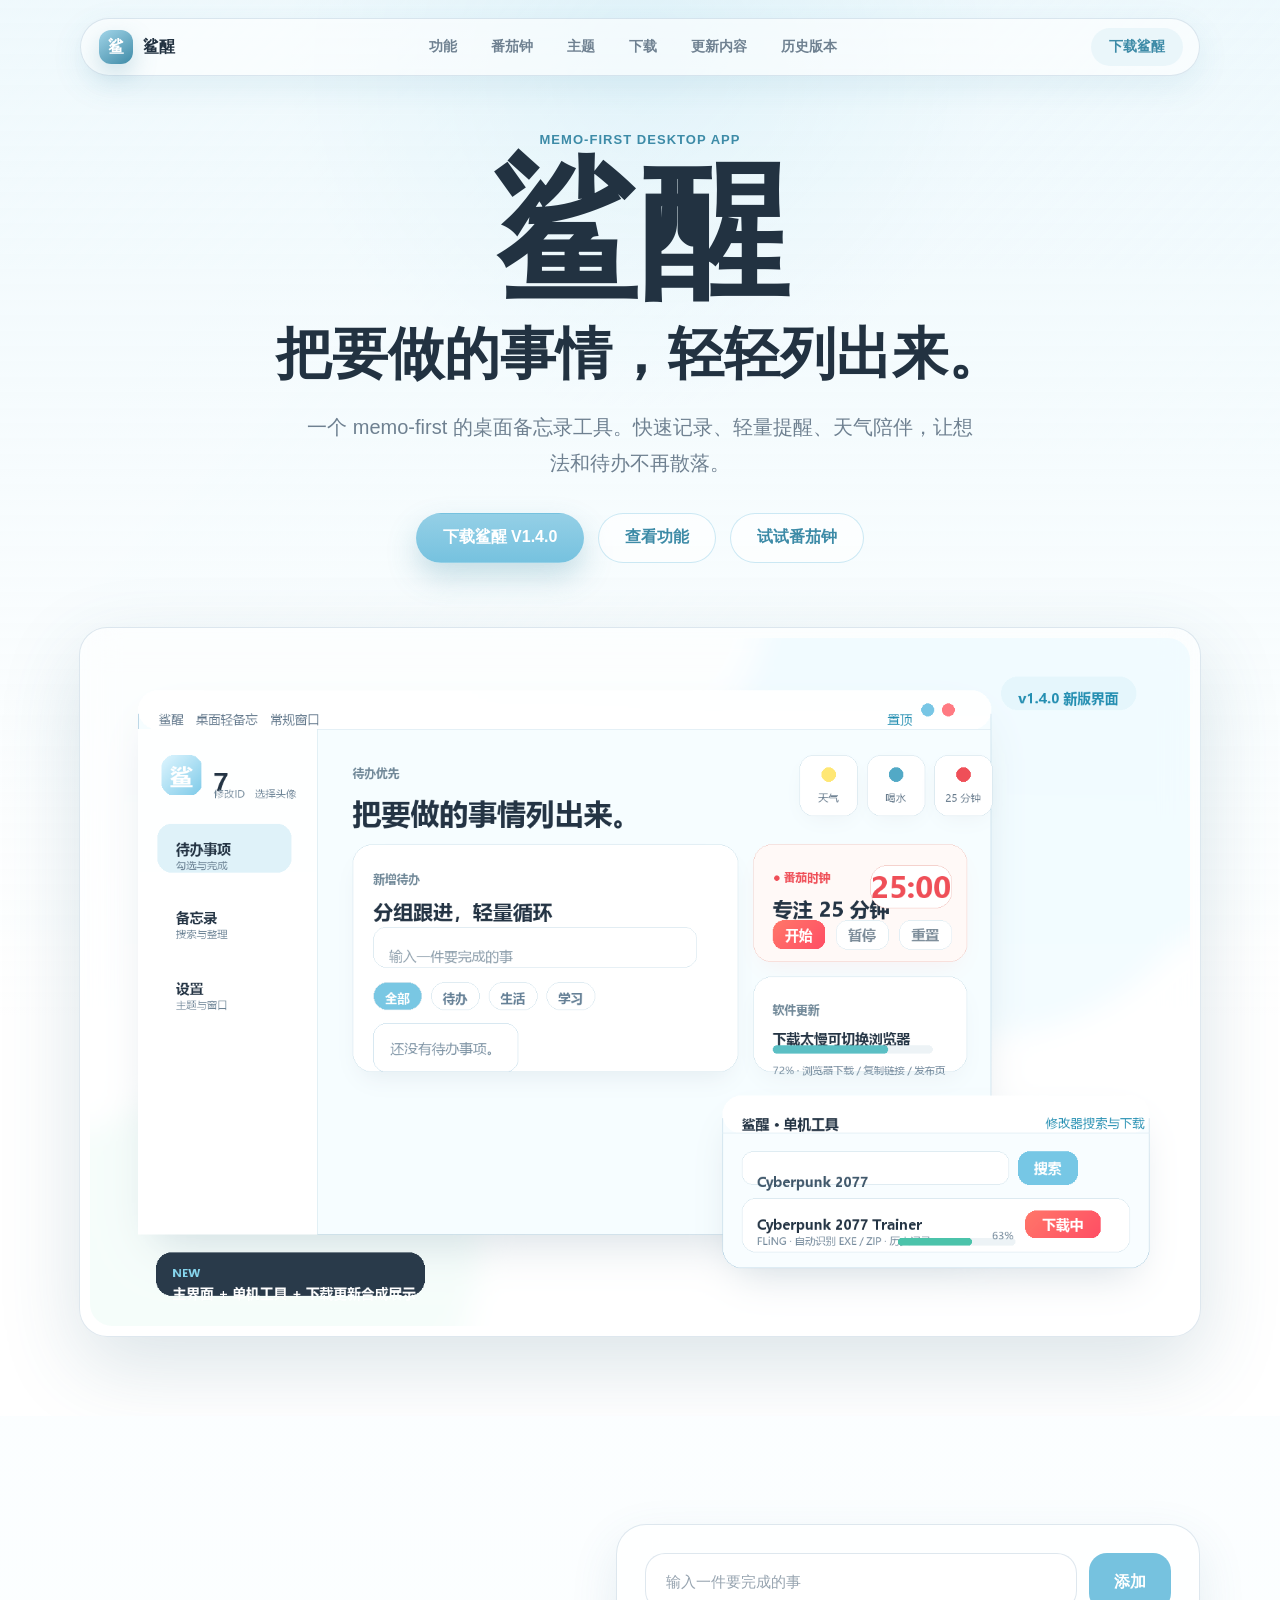
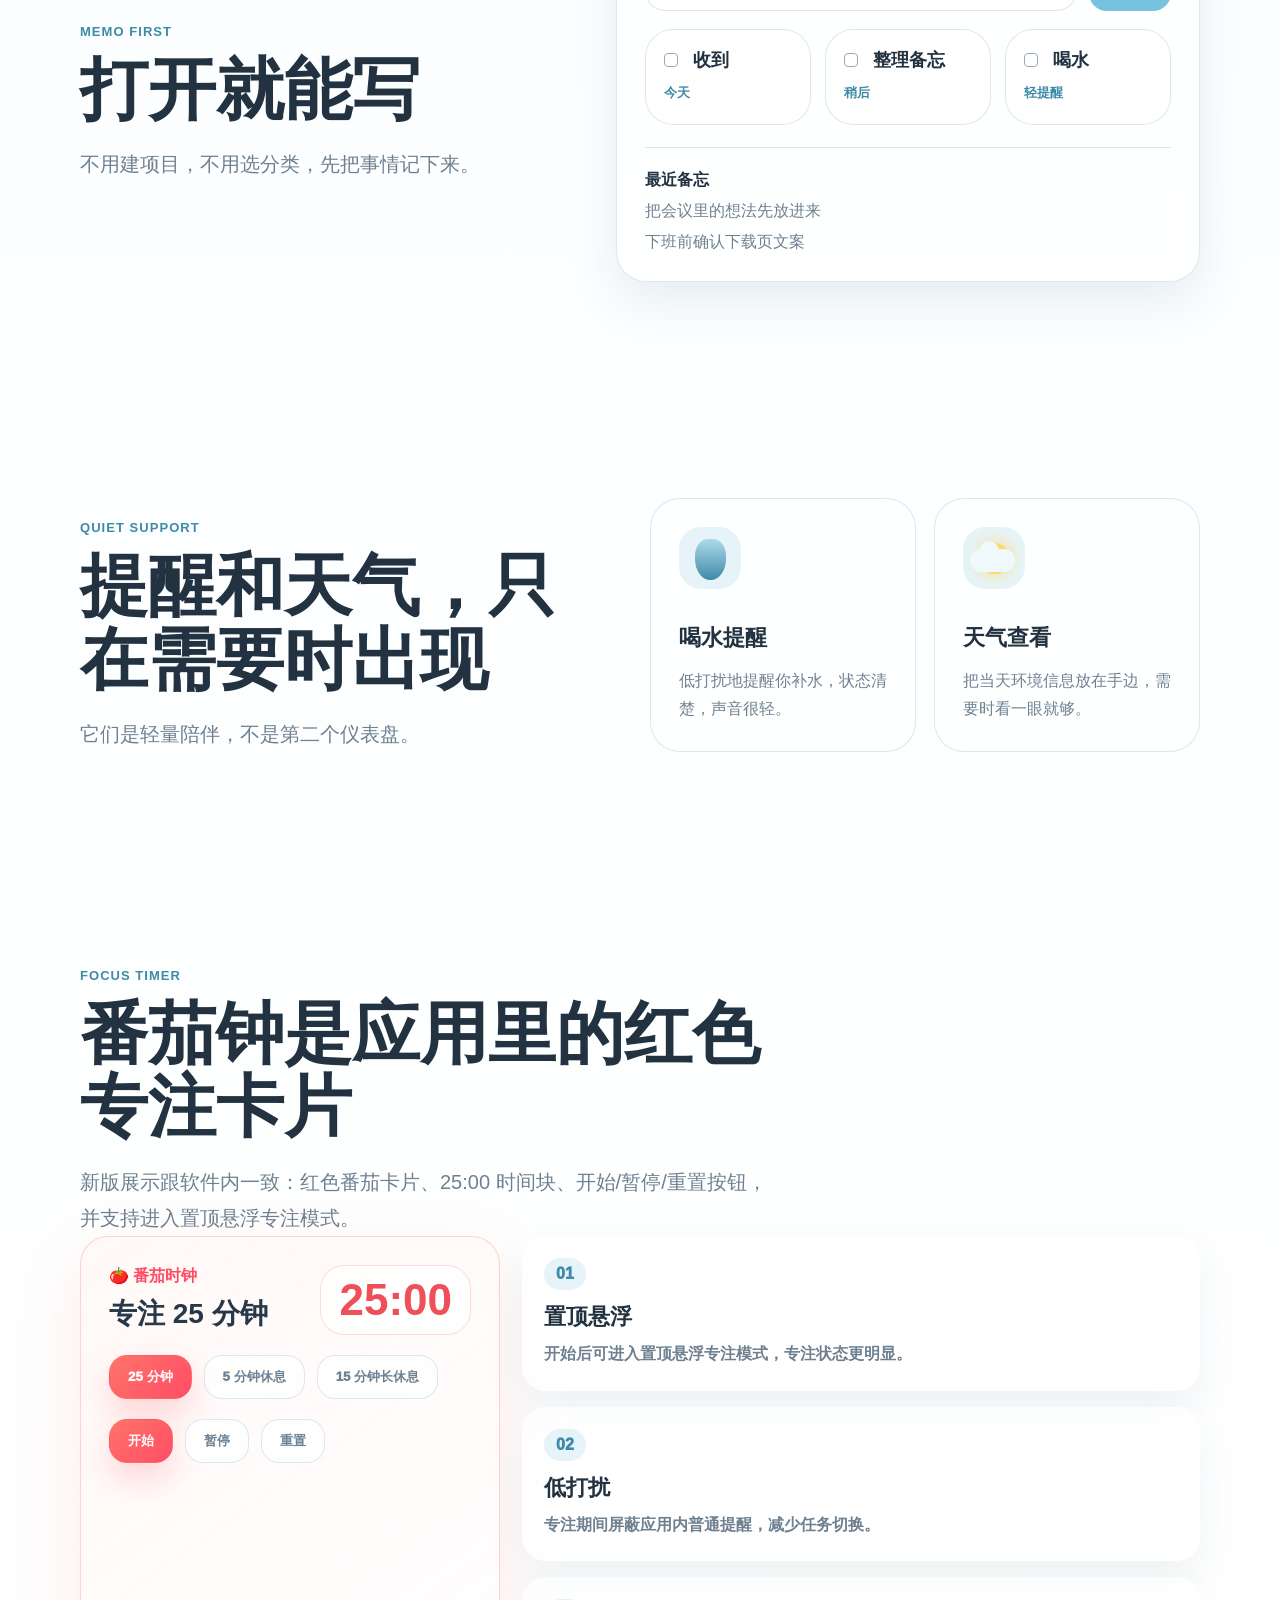
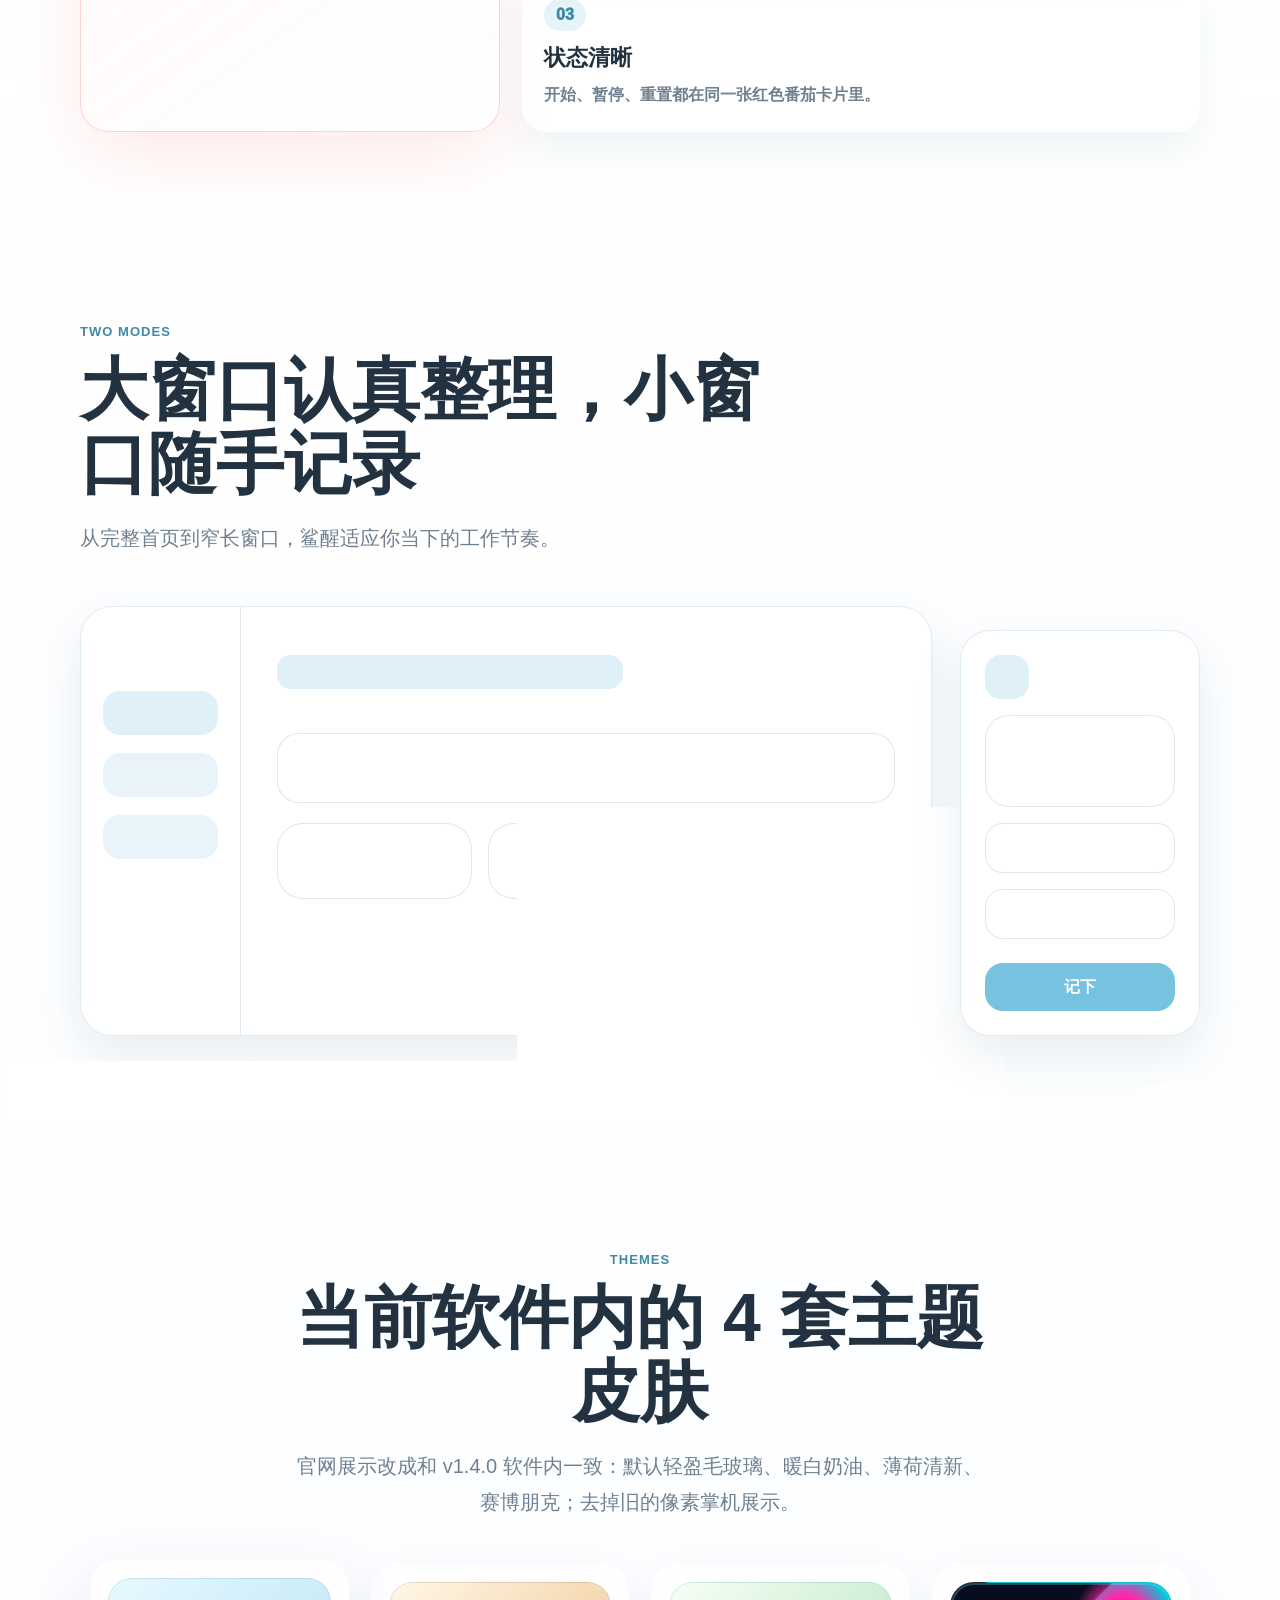
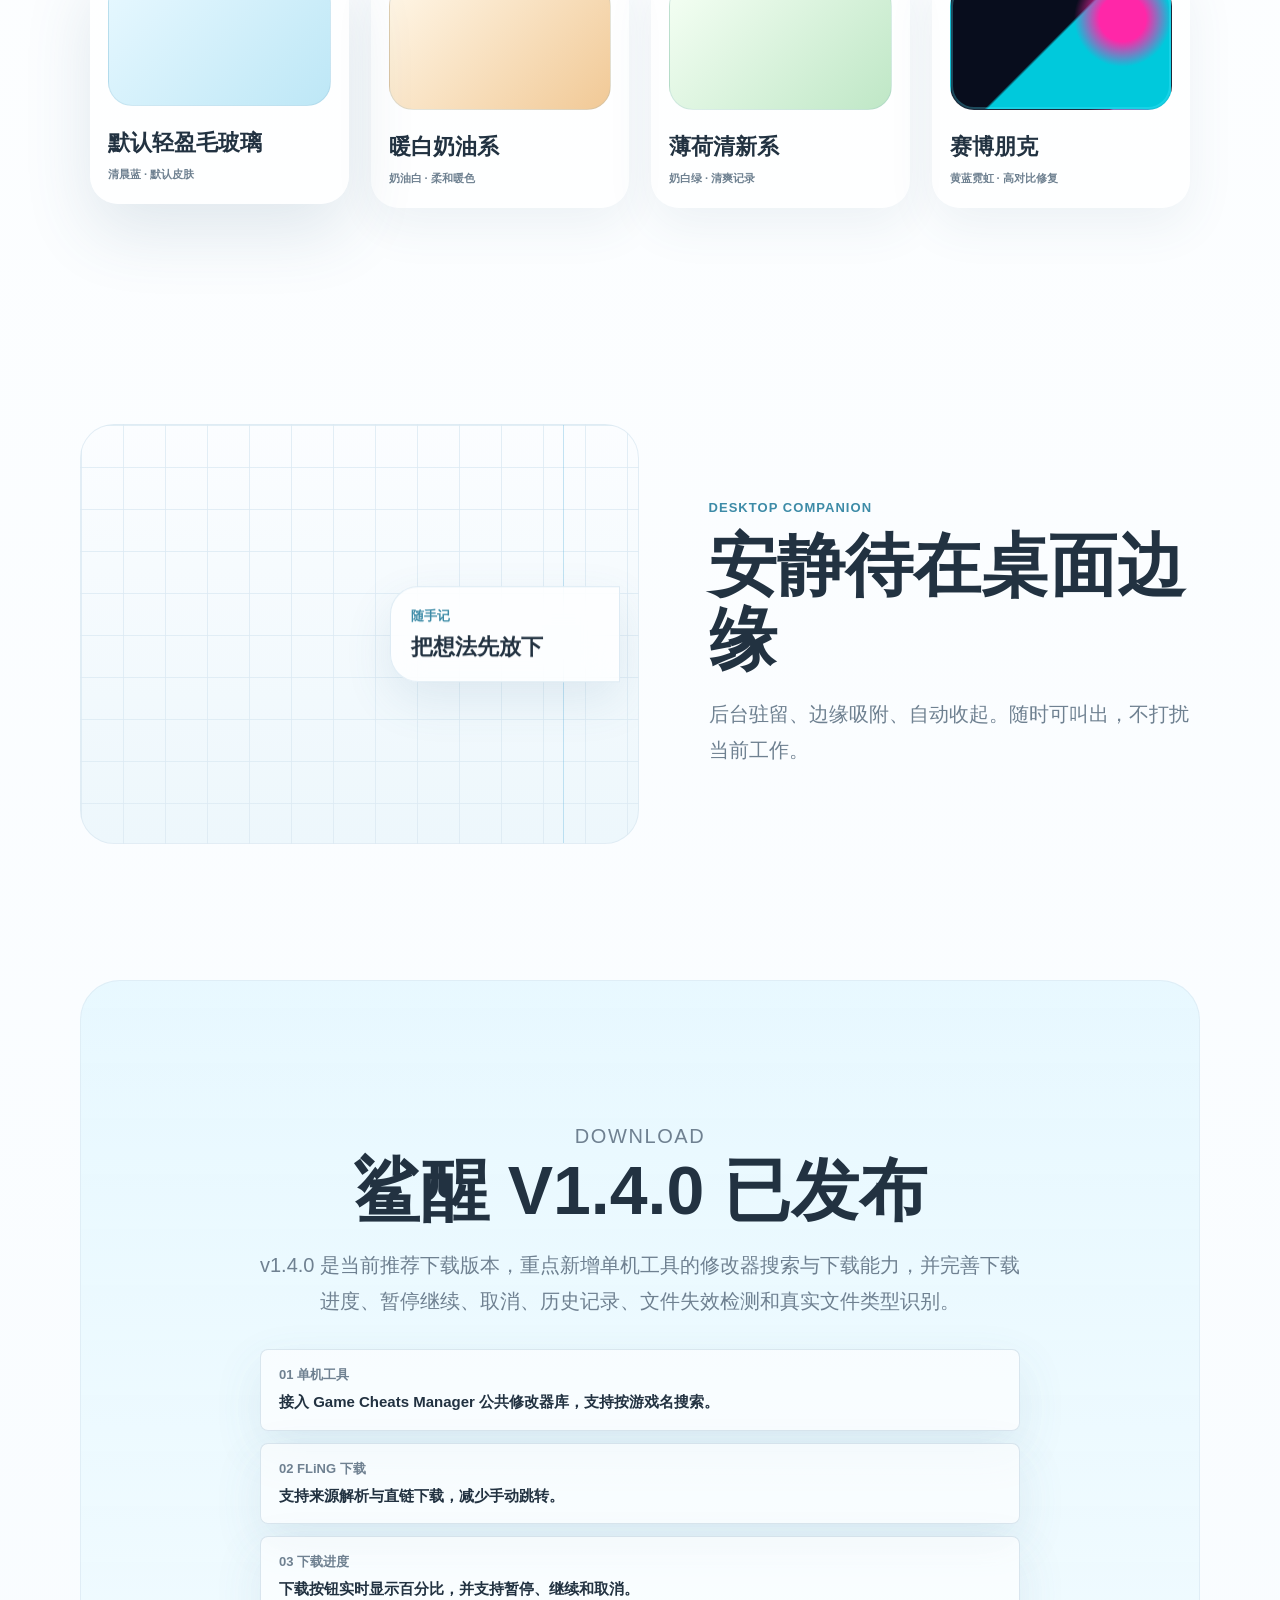
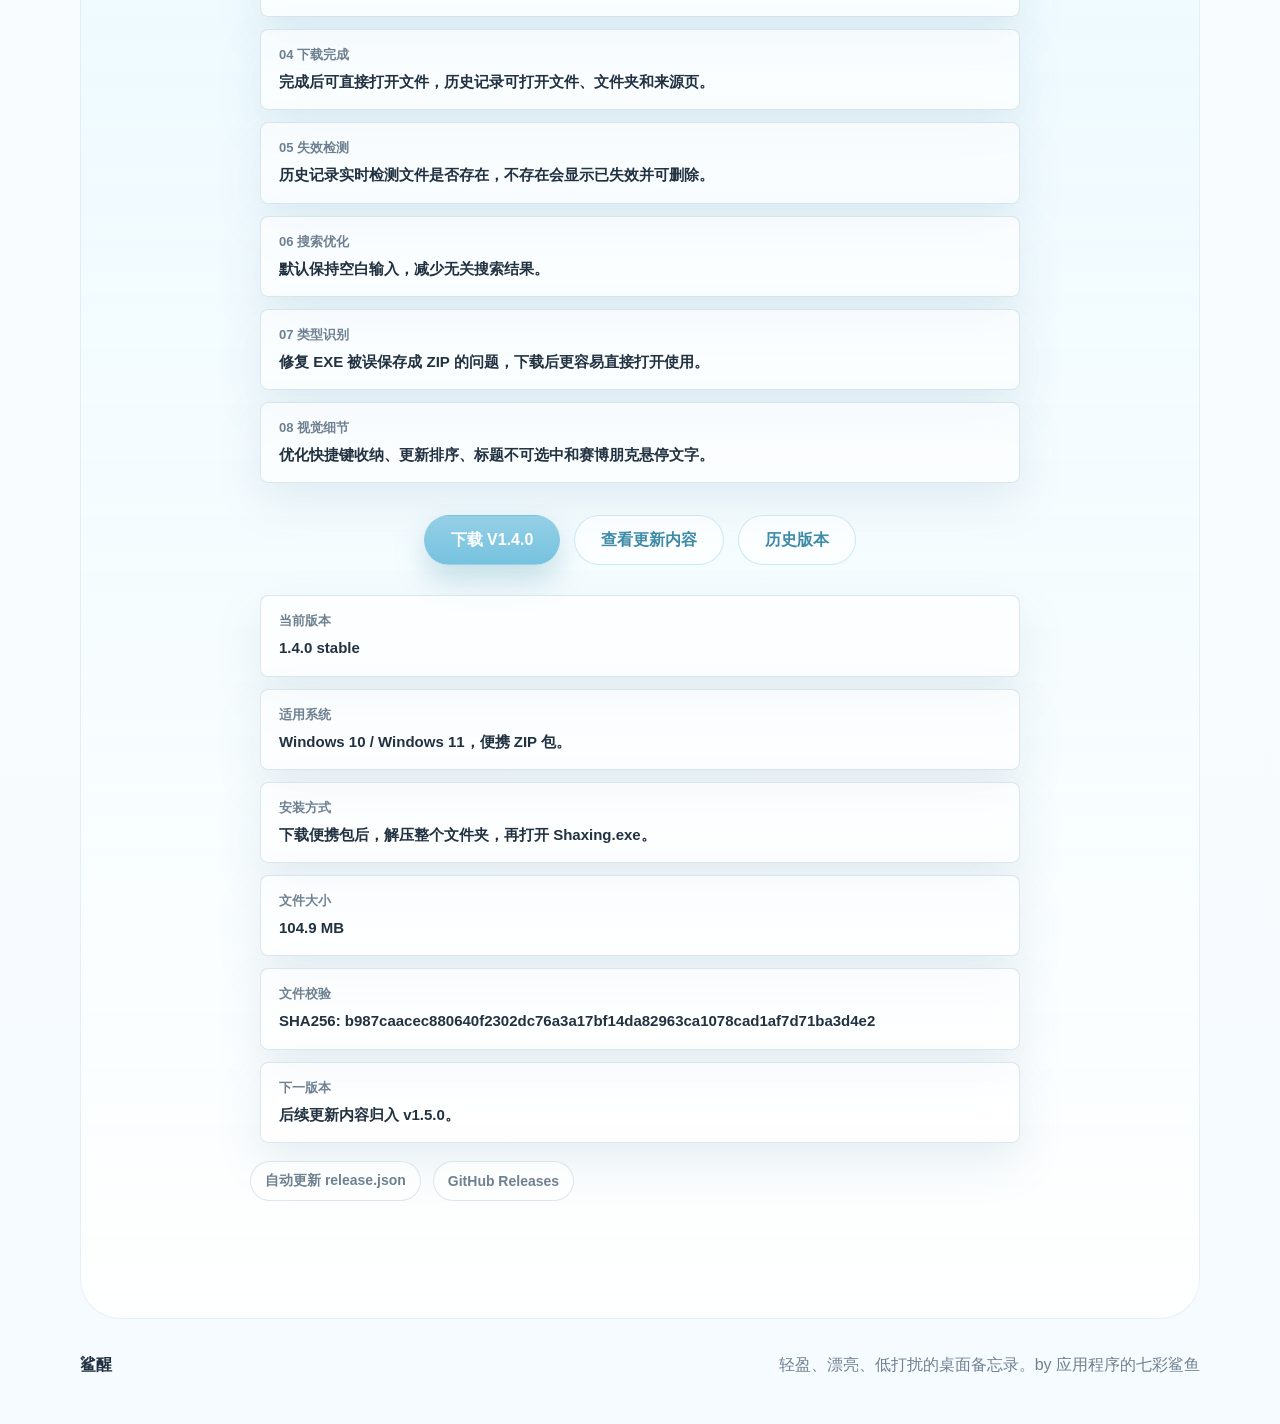
==== commit 8e6e85ef: "Refresh homepage preview for Shaxing v1.4.0" ====
--- a/index.html
+++ b/index.html
@@ -1634,7 +1634,41 @@
   }
 }
 
-    </style>
+    
+/* v1.4.0 homepage refresh: real app preview, real pomodoro, current themes */
+.product-stage img{object-fit:contain;}
+.sx14-pomodoro-section{grid-template-columns:minmax(280px,.72fr) minmax(520px,1fr);gap:54px;align-items:center;}
+.sx14-pomodoro-demo{display:grid;grid-template-columns:minmax(320px,420px) minmax(260px,1fr);gap:22px;align-items:stretch;}
+.sx14-pomodoro-card{border-radius:28px;padding:28px;background:linear-gradient(145deg,rgba(255,248,246,.96),rgba(255,255,255,.88));border:1px solid rgba(255,105,98,.28);box-shadow:0 24px 70px rgba(255,95,96,.13);}
+.sx14-pomodoro-head{display:flex;align-items:center;justify-content:space-between;gap:20px;}
+.sx14-pomodoro-head strong{display:block;margin-top:8px;font-size:28px;color:#26384a;}
+.sx14-tomato-label{font-weight:950;color:#ff4d65;}
+.sx14-pomodoro-head b{font-size:44px;line-height:1;color:#ef4f58;background:rgba(255,255,255,.78);border:1px solid rgba(239,79,88,.20);border-radius:24px;padding:12px 18px;box-shadow:inset 0 1px 0 rgba(255,255,255,.9);}
+.sx14-pomodoro-options,.sx14-pomodoro-actions{display:flex;flex-wrap:wrap;gap:12px;margin-top:20px;}
+.sx14-pomodoro-options button,.sx14-pomodoro-actions button{border:1px solid rgba(111,158,190,.24);background:rgba(255,255,255,.78);color:#6b8294;border-radius:18px;padding:12px 18px;font-weight:950;cursor:pointer;}
+.sx14-pomodoro-options button.is-active,.sx14-pomodoro-actions .primary{border-color:transparent;background:linear-gradient(135deg,#ff7469,#ff4d65);color:#fff;box-shadow:0 16px 32px rgba(255,83,94,.22);}
+.sx14-pomodoro-card.is-paused .sx14-pomodoro-head b{color:#1aa38f;border-color:rgba(26,163,143,.24);}
+.sx14-pomodoro-notes{display:grid;gap:16px;}
+.sx14-pomodoro-notes article{border:1px solid var(--line);border-radius:24px;padding:22px;background:color-mix(in srgb,var(--panel-strong) 78%,transparent);box-shadow:0 18px 42px rgba(56,99,128,.08);}
+.sx14-pomodoro-notes span{display:inline-grid;place-items:center;min-width:42px;height:32px;border-radius:999px;background:color-mix(in srgb,var(--accent) 18%,transparent);color:var(--accent-strong);font-weight:950;margin-bottom:12px;}
+.sx14-pomodoro-notes strong{display:block;font-size:22px;color:var(--text);margin-bottom:8px;}
+.sx14-pomodoro-notes p{margin:0;color:var(--muted);line-height:1.8;font-weight:800;}
+.sx14-theme-section{text-align:center;display:block;}
+.sx14-theme-section .section-copy{margin-inline:auto;max-width:820px;}
+.sx14-theme-grid{display:grid;grid-template-columns:repeat(4,minmax(180px,1fr));gap:22px;max-width:1100px;margin:44px auto 0;}
+.sx14-theme-card{appearance:none;text-align:left;border:1px solid var(--line);background:color-mix(in srgb,var(--panel-strong) 80%,transparent);border-radius:28px;padding:18px 18px 22px;min-height:240px;cursor:pointer;box-shadow:0 18px 48px rgba(59,102,130,.08);transition:transform .18s ease,border-color .18s ease,box-shadow .18s ease;}
+.sx14-theme-card:hover,.sx14-theme-card.active{transform:translateY(-4px);border-color:color-mix(in srgb,var(--accent) 70%,var(--line));box-shadow:0 28px 68px rgba(59,102,130,.14);}
+.sx14-swatch{display:block;height:128px;border-radius:24px;margin-bottom:22px;border:1px solid rgba(111,158,190,.18);}
+.sx14-glass{background:linear-gradient(135deg,#e7f8ff,#bde7f6);}
+.sx14-cream{background:linear-gradient(135deg,#fff7e8,#f1c996);}
+.sx14-mint{background:linear-gradient(135deg,#f5fff4,#bfe7c6);}
+.sx14-cyber{background:radial-gradient(circle at 78% 28%,#ff27a8 0 12%,transparent 25%),linear-gradient(135deg,#080d1d 0 46%,#00c9dc 47% 100%);box-shadow:inset 0 0 0 2px rgba(85,232,255,.28);}
+.sx14-theme-card h3{margin:0 0 8px;font-size:22px;color:var(--text);}
+.sx14-theme-card small{color:var(--muted);font-weight:900;}
+@media (max-width:900px){.sx14-pomodoro-section,.sx14-pomodoro-demo{grid-template-columns:1fr}.sx14-theme-grid{grid-template-columns:1fr 1fr}.sx14-pomodoro-head{align-items:flex-start;flex-direction:column}.sx14-pomodoro-head b{font-size:36px}}
+@media (max-width:560px){.sx14-theme-grid{grid-template-columns:1fr}}
+
+</style>
       <!-- v1.2.11-pixel-v6-app-like -->
   </head>
   <body data-theme="glass">
@@ -1683,8 +1717,8 @@
 
         <div class="product-stage reveal" aria-label="鲨醒产品界面预览">
           <img
-            src="./assets/shaxing-product-20260609.png"
-            alt="鲨醒桌面备忘录界面截图，包含待办事项、备忘录、提醒、设置和天气状态"
+            src="./assets/shaxing-product-v1.4.0.png?v=home-v2"
+            alt="鲨醒 v1.4.0 新版界面展示，包含待办、番茄钟、单机工具、下载进度和更新备用下载入口"
           />
         </div>
       </section>
@@ -1757,56 +1791,38 @@
       </section>
 
 
-      <section class="section pomodoro-section" id="pomodoro">
+      <section class="section sx14-pomodoro-section" id="pomodoro">
         <div class="section-copy reveal">
           <p class="section-kicker">Focus timer</p>
-          <h2>番茄钟专注模式</h2>
-          <p>在首页也能点一下试试番茄钟：开始、暂停、重置，感受 v1.2 新增的低打扰专注流程。</p>
+          <h2>番茄钟是应用里的红色专注卡片</h2>
+          <p>新版展示跟软件内一致：红色番茄卡片、25:00 时间块、开始/暂停/重置按钮，并支持进入置顶悬浮专注模式。</p>
         </div>
 
-        <div class="pomodoro-demo reveal" data-pomodoro-demo>
-          <div class="pomodoro-card">
-            <div class="pomodoro-topline">
-              <span class="pomodoro-badge" data-pomodoro-status>准备专注</span>
-              <span class="pomodoro-task">今天先完成一件小事</span>
+        <div class="sx14-pomodoro-demo reveal" data-pomodoro-demo>
+          <article class="sx14-pomodoro-card" data-pomodoro-card>
+            <div class="sx14-pomodoro-head">
+              <div>
+                <span class="sx14-tomato-label" data-pomodoro-status>🍅 番茄时钟</span>
+                <strong>专注 25 分钟</strong>
+              </div>
+              <b data-pomodoro-time>25:00</b>
             </div>
-
-            <div class="pomodoro-ring" data-pomodoro-ring style="--progress: 0deg">
-              <div>
-                <strong data-pomodoro-time>25:00</strong>
-                <span>专注时长</span>
-              </div>
-            </div>
-
-            <div class="pomodoro-options" aria-label="选择番茄钟时长">
+            <div class="sx14-pomodoro-options" aria-label="选择番茄钟时长">
               <button type="button" class="is-active" data-pomodoro-minutes="25">25 分钟</button>
               <button type="button" data-pomodoro-minutes="5">5 分钟休息</button>
               <button type="button" data-pomodoro-minutes="15">15 分钟长休息</button>
             </div>
-
-            <div class="pomodoro-actions">
-              <button type="button" class="button primary" data-pomodoro-start>开始</button>
-              <button type="button" class="button secondary" data-pomodoro-pause>暂停</button>
-              <button type="button" class="button secondary" data-pomodoro-reset>重置</button>
+            <div class="sx14-pomodoro-actions">
+              <button type="button" class="primary" data-pomodoro-start>开始</button>
+              <button type="button" data-pomodoro-pause>暂停</button>
+              <button type="button" data-pomodoro-reset>重置</button>
             </div>
-          </div>
-
-          <div class="pomodoro-notes">
-            <article>
-              <span>01</span>
-              <strong>置顶悬浮</strong>
-              <p>开始后可进入置顶悬浮番茄模式，专注状态更明显。</p>
-            </article>
-            <article>
-              <span>02</span>
-              <strong>低打扰</strong>
-              <p>专注期间屏蔽应用内普通提醒，减少任务切换。</p>
-            </article>
-            <article>
-              <span>03</span>
-              <strong>状态清晰</strong>
-              <p>支持开始、暂停、结束和重置，暂停状态会变为青色。</p>
-            </article>
+          </article>
+
+          <div class="sx14-pomodoro-notes">
+            <article><span>01</span><strong>置顶悬浮</strong><p>开始后可进入置顶悬浮专注模式，专注状态更明显。</p></article>
+            <article><span>02</span><strong>低打扰</strong><p>专注期间屏蔽应用内普通提醒，减少任务切换。</p></article>
+            <article><span>03</span><strong>状态清晰</strong><p>开始、暂停、重置都在同一张红色番茄卡片里。</p></article>
           </div>
         </div>
       </section>
@@ -1846,45 +1862,35 @@
         </div>
       </section>
 
-      <section class="section theme-section" id="themes">
+      <section class="section sx14-theme-section" id="themes">
         <div class="section-copy reveal">
           <p class="section-kicker">Themes</p>
-          <h2>换一种心情，也不打断记录</h2>
-          <p>主题是氛围，不是负担。清爽、柔和，也可以一键切换到复古掌机外观。</p>
+          <h2>当前软件内的 4 套主题皮肤</h2>
+          <p>官网展示改成和 v1.4.0 软件内一致：默认轻盈毛玻璃、暖白奶油、薄荷清新、赛博朋克；去掉旧的像素掌机展示。</p>
         </div>
 
-        <div class="theme-grid">
-          <button class="theme-card morning reveal active" type="button" data-theme-pick="glass" aria-pressed="true">
-            <span></span>
+        <div class="sx14-theme-grid">
+          <button class="sx14-theme-card active" type="button" data-theme-pick="glass" aria-pressed="true">
+            <span class="sx14-swatch sx14-glass"></span>
             <h3>默认轻盈毛玻璃</h3>
-            <small>清晨蓝</small>
+            <small>清晨蓝 · 默认皮肤</small>
           </button>
-
-          <button class="theme-card cream reveal" type="button" data-theme-pick="cream" aria-pressed="false">
-            <span></span>
+          <button class="sx14-theme-card" type="button" data-theme-pick="cream" aria-pressed="false">
+            <span class="sx14-swatch sx14-cream"></span>
             <h3>暖白奶油系</h3>
-            <small>奶油白</small>
+            <small>奶油白 · 柔和暖色</small>
           </button>
-
-          <button class="theme-card green reveal" type="button" data-theme-pick="mint" aria-pressed="false">
-            <span></span>
+          <button class="sx14-theme-card" type="button" data-theme-pick="mint" aria-pressed="false">
+            <span class="sx14-swatch sx14-mint"></span>
             <h3>薄荷清新系</h3>
-            <small>奶白绿</small>
+            <small>奶白绿 · 清爽记录</small>
           </button>
-
-          <button class="theme-card cyber reveal" type="button" data-theme-pick="cyber" aria-pressed="false">
-            <span></span>
-            <h3>赛博朋克 2077</h3>
-            <small>黄蓝霓虹</small>
-          </button>
-
-          <button class="theme-card pixel-handheld reveal" type="button" data-theme-pick="pixel" aria-pressed="false">
-            <span class="pixel-card-screen"></span>
-            <h3>像素掌机</h3>
-            <small>16-bit 复古掌机风</small>
+          <button class="sx14-theme-card" type="button" data-theme-pick="cyber" aria-pressed="false">
+            <span class="sx14-swatch sx14-cyber"></span>
+            <h3>赛博朋克</h3>
+            <small>黄蓝霓虹 · 高对比修复</small>
           </button>
         </div>
-
       </section>
 
       <section class="section companion-section">
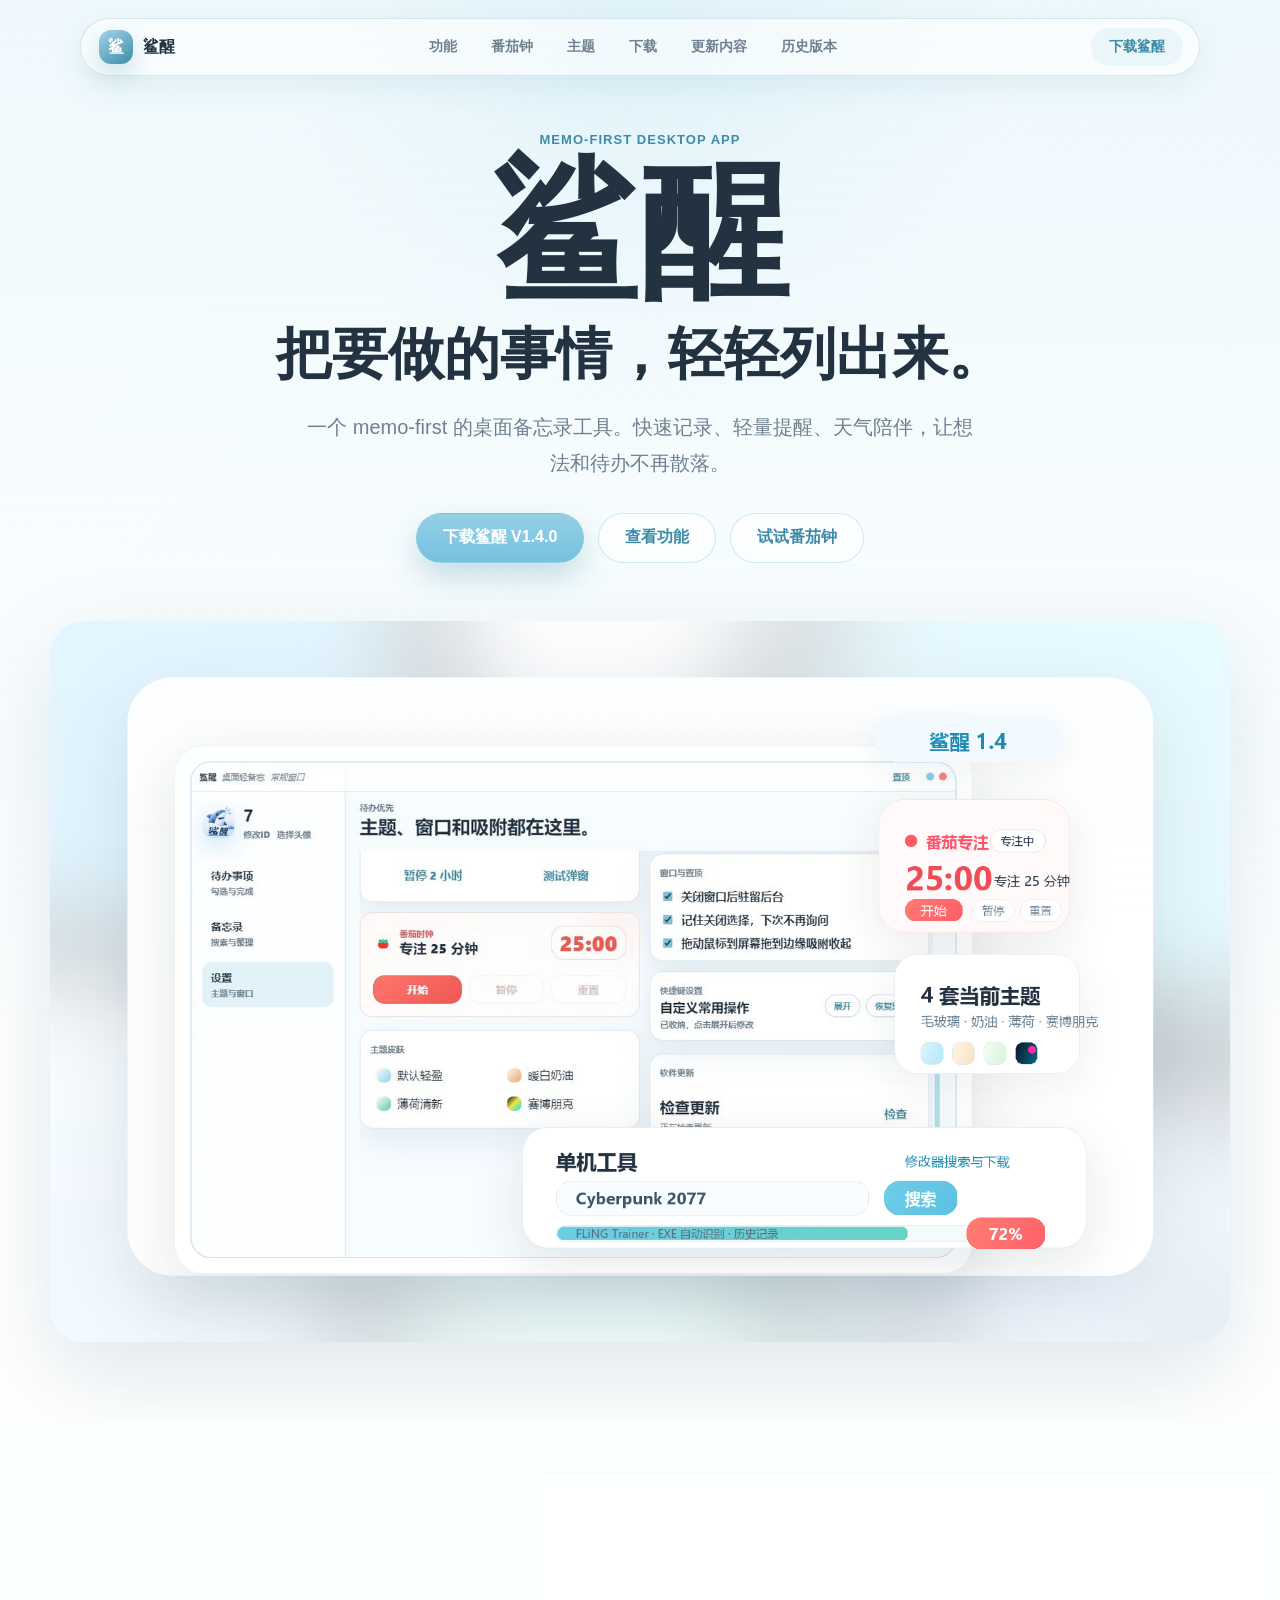
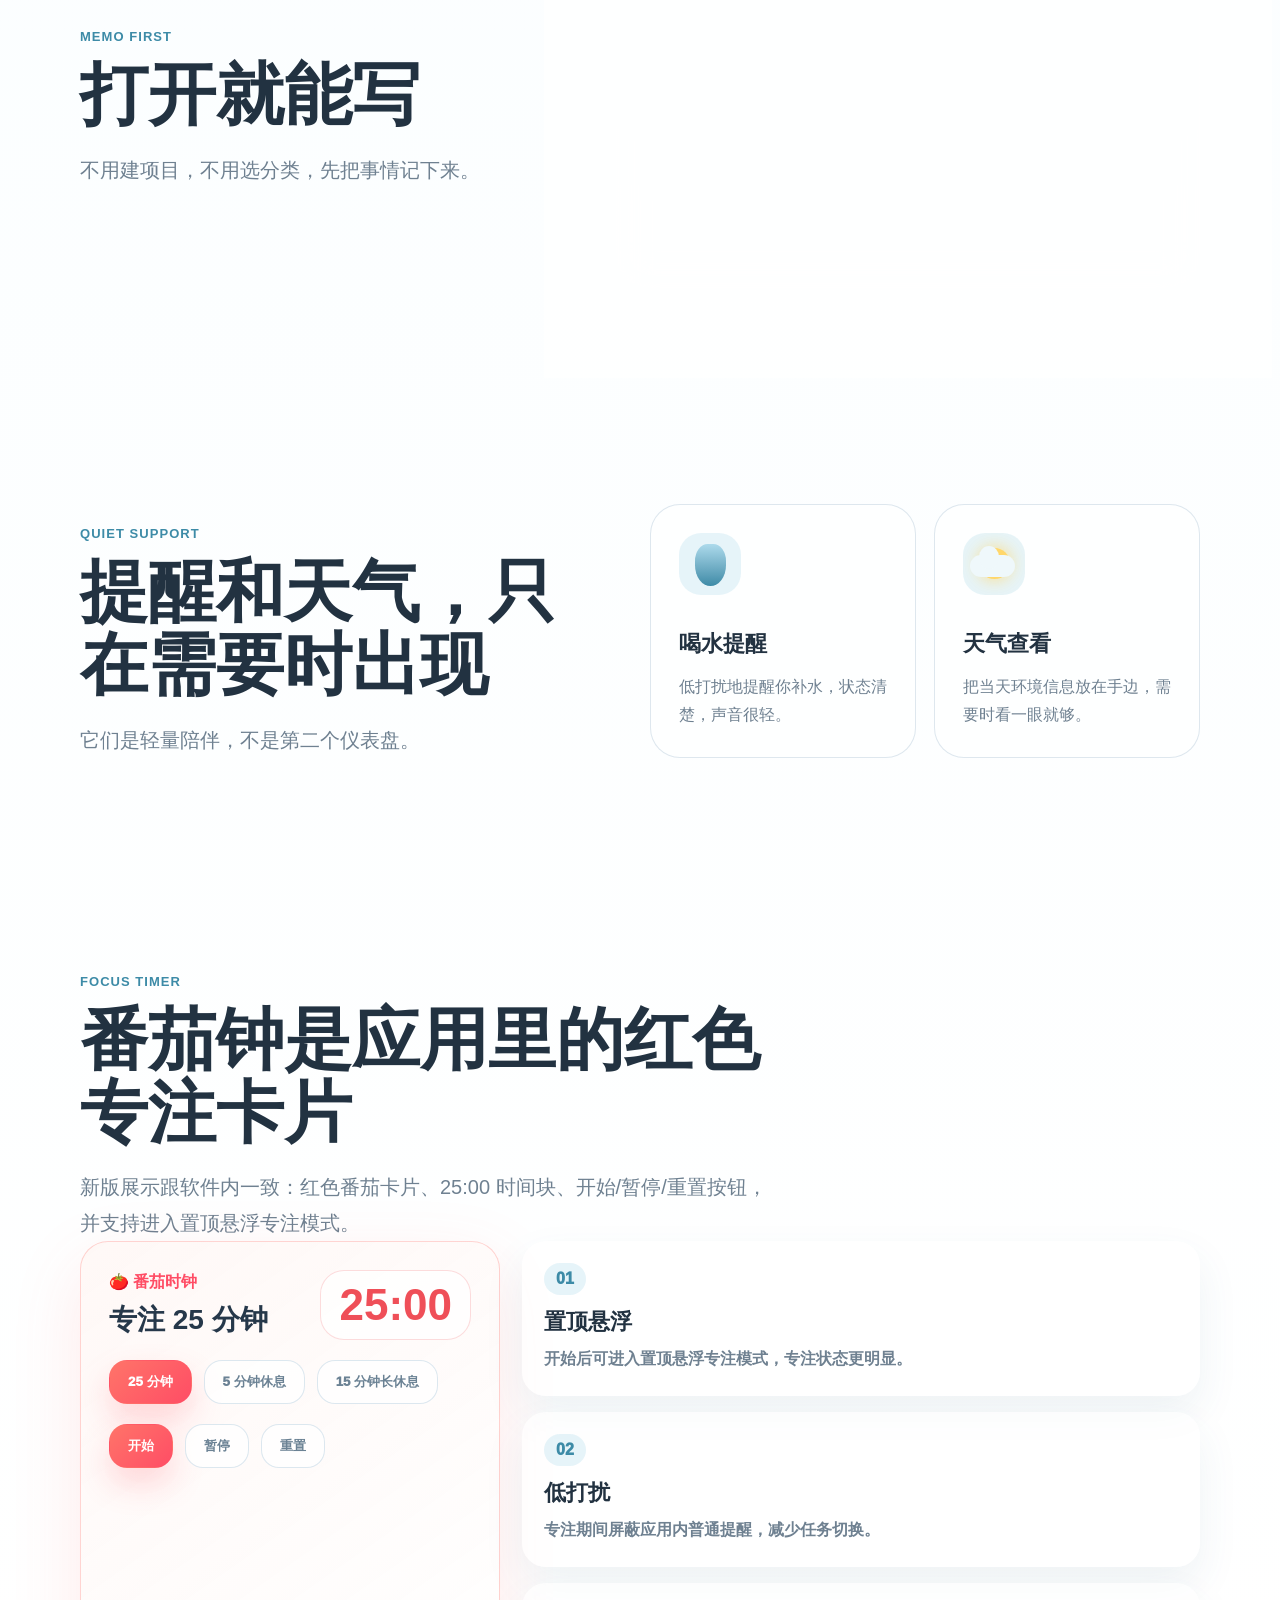
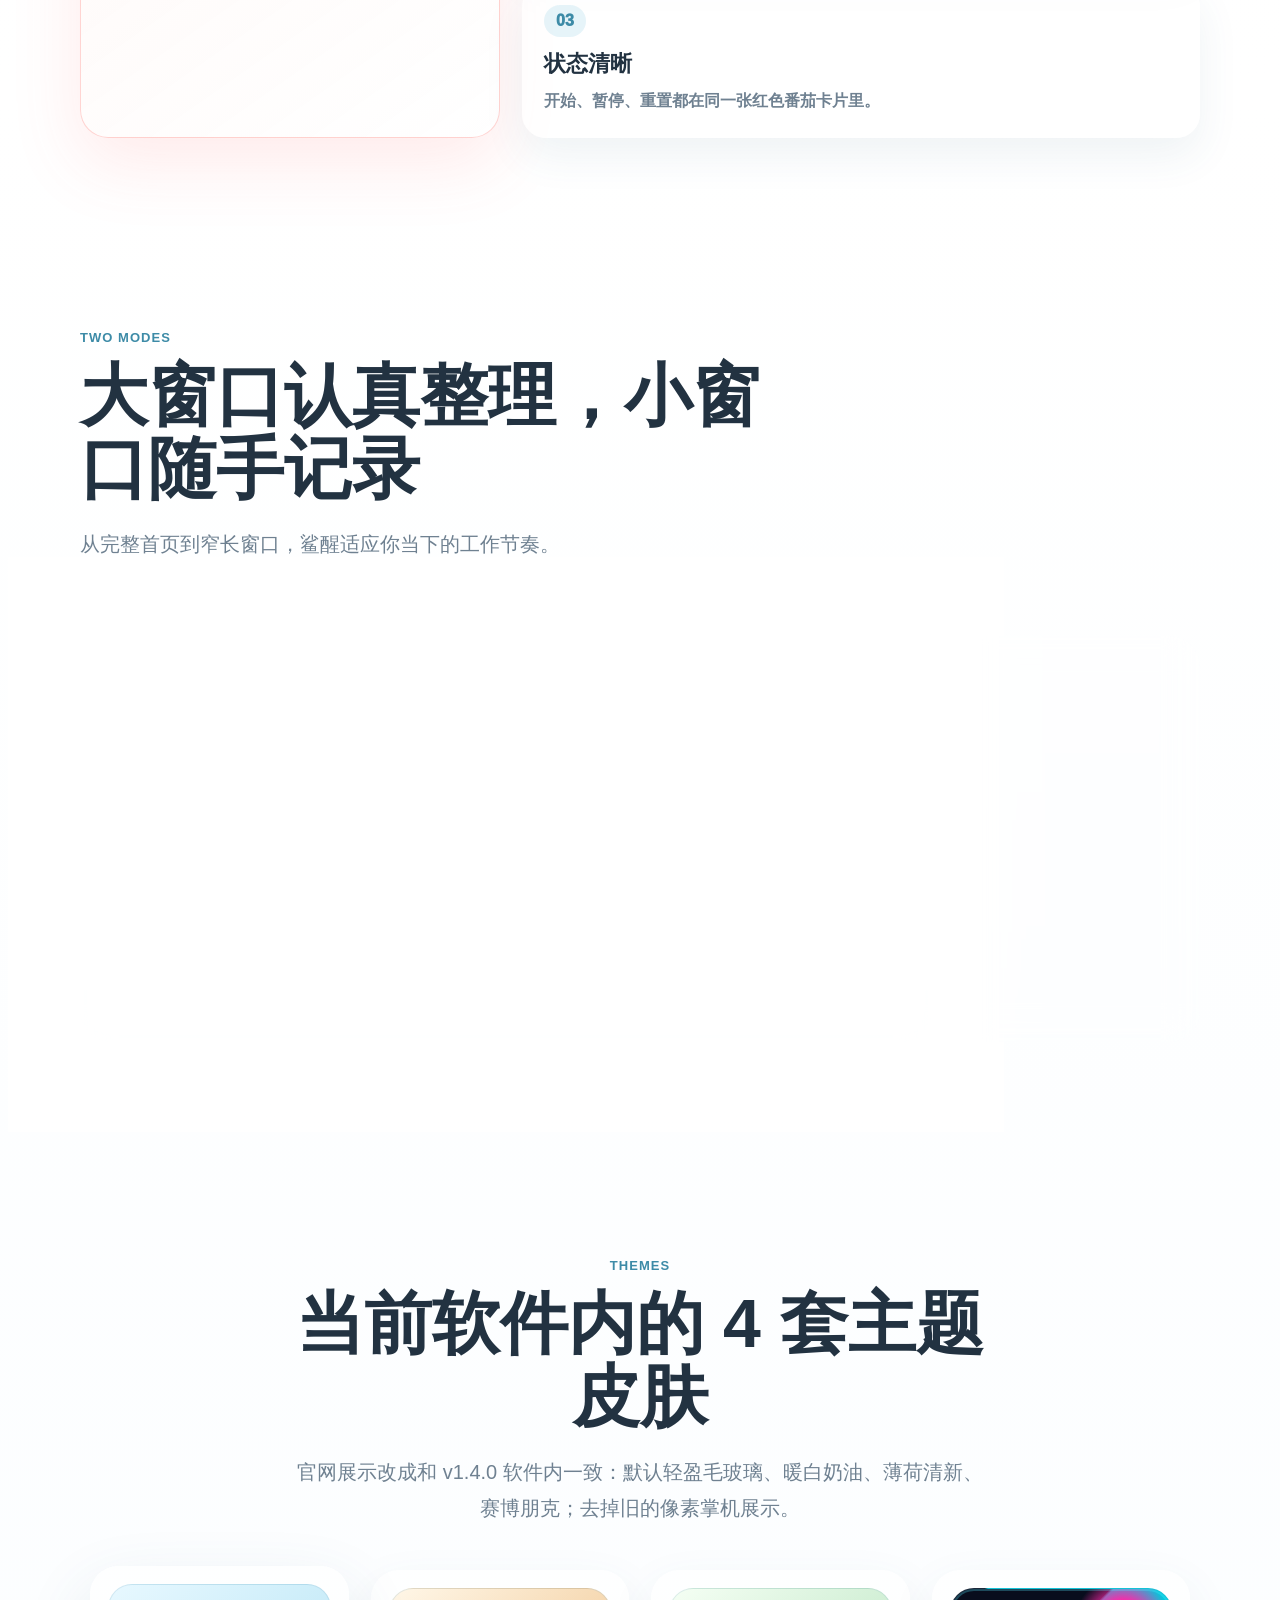
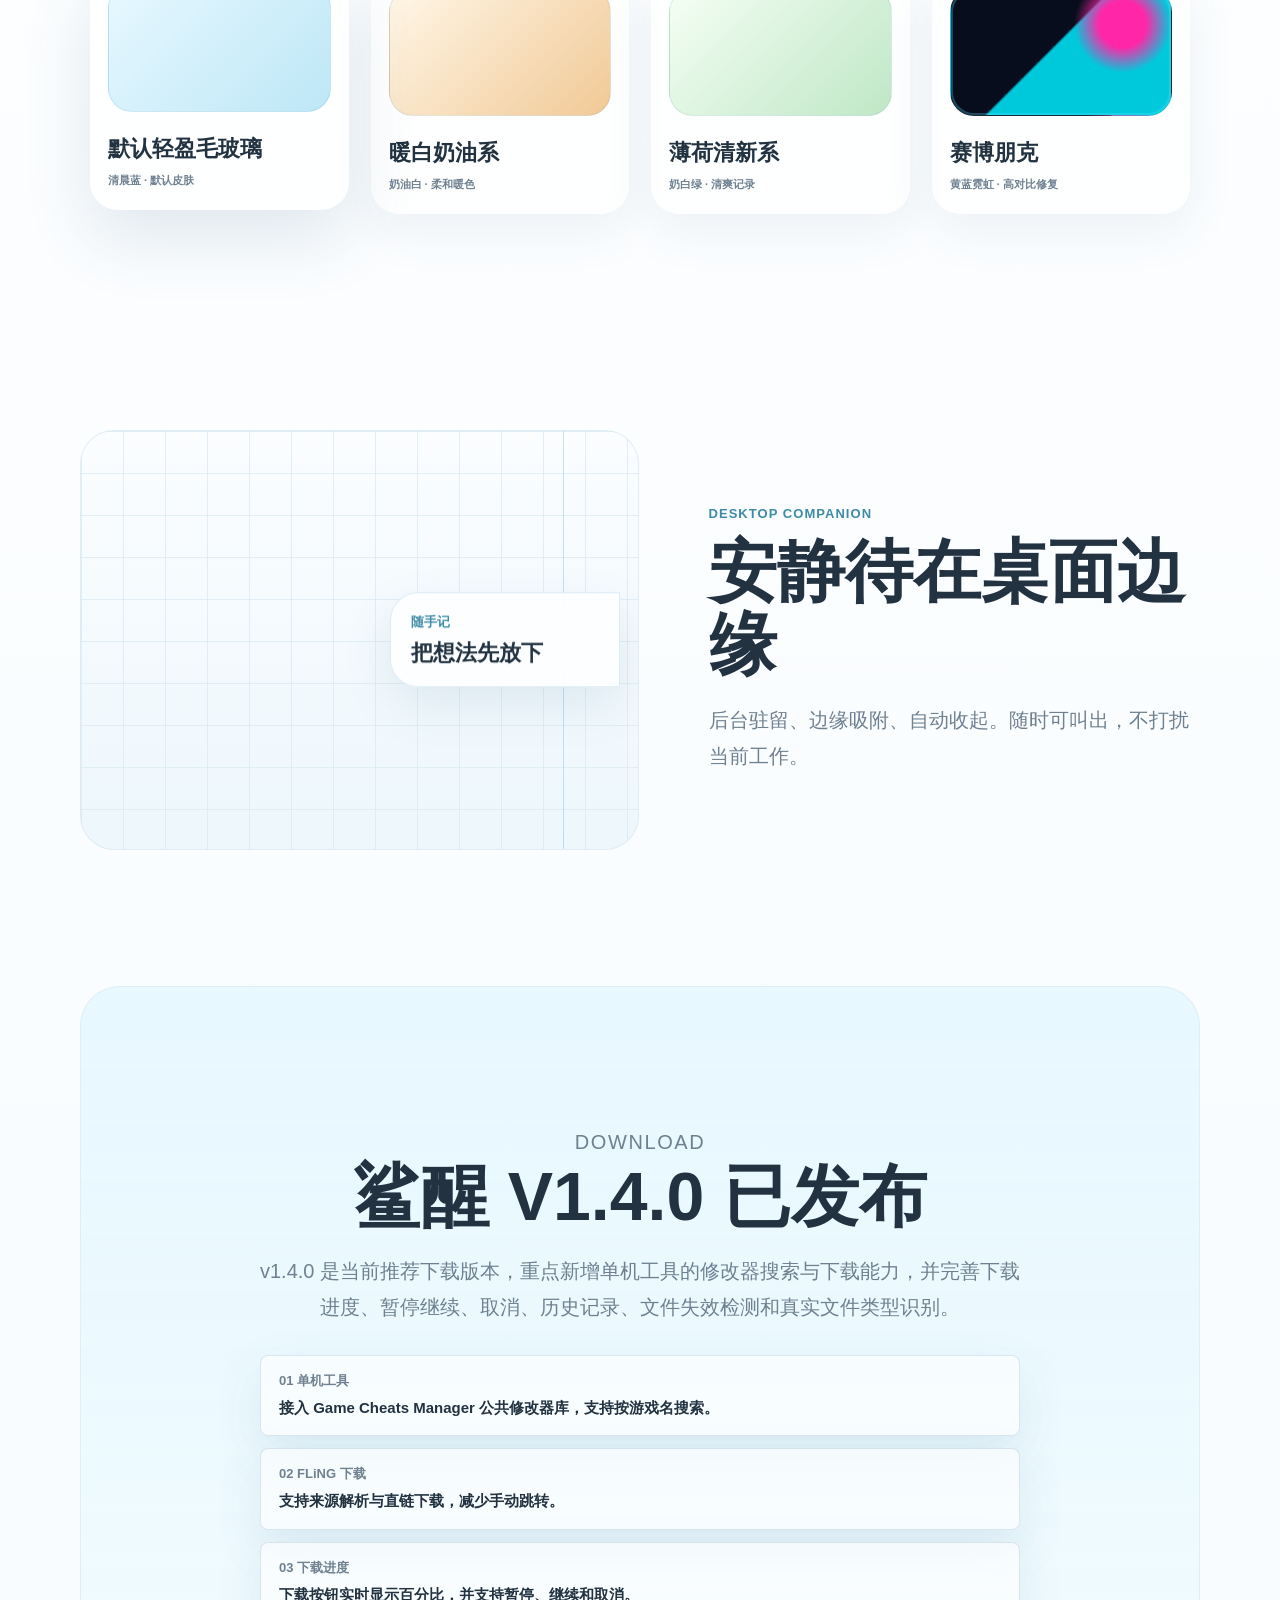
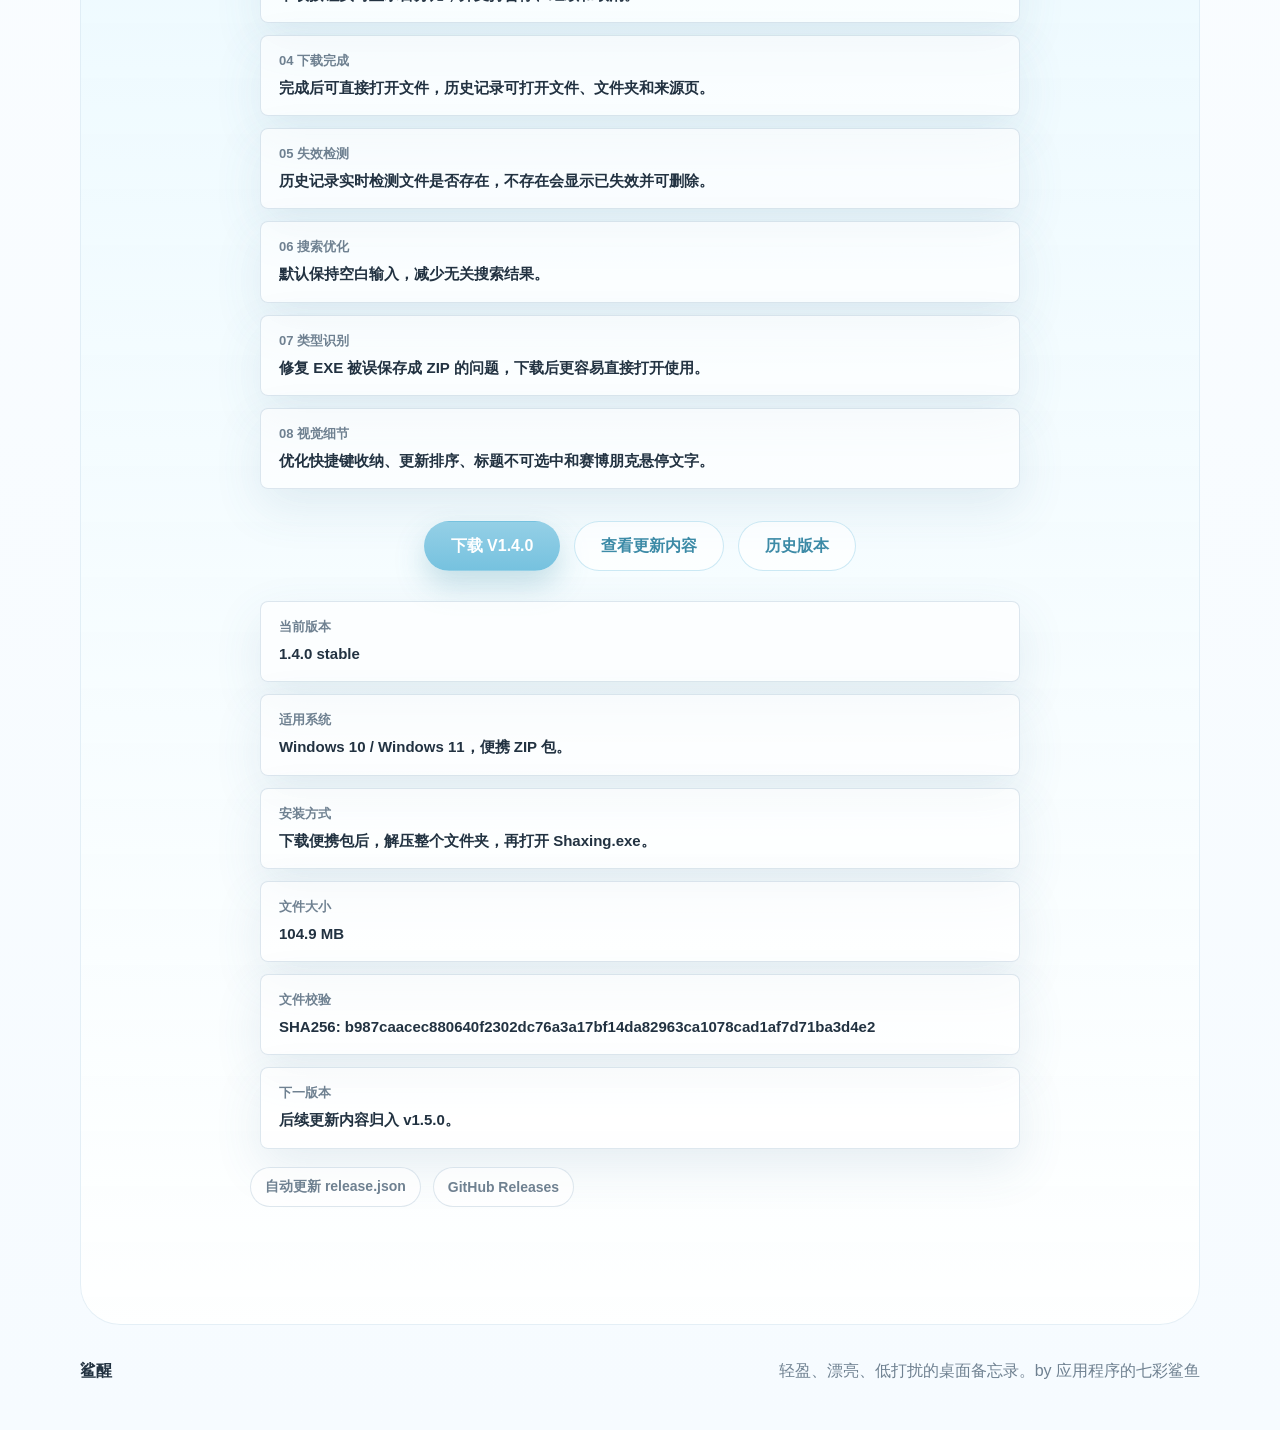
==== commit 39571100: "Improve homepage hero and retire pixel theme cache" ====
--- a/index.html
+++ b/index.html
@@ -1,1962 +1,2023 @@
-<!DOCTYPE html>
-<html lang="zh-CN">
-  <head>
-    <meta charset="UTF-8" />
-    <meta name="viewport" content="width=device-width, initial-scale=1.0" />
-    <title>鲨醒 - 把要做的事情，轻轻列出来。</title>
-    <meta
-      name="description"
-      content="鲨醒是一个 memo-first 的桌面备忘录工具。快速记录、轻量提醒、天气陪伴，让想法和待办不再散落。"
-    />
-    <link rel="stylesheet" href="./styles.css" onerror="this.onerror=null;this.href='https://yyl1509452223-coder.github.io/shaxingnew/styles.css';" />
-    <link rel="stylesheet" href="./release-pages.css?v=1.4.0" />
-    <style id="shaxing-release-pages-inline-fallback">
-/* Shaxing release pages v1.2.11-default-glass-v7: real pixel handheld theme + compact history */
-/* 鲨醒版本页增量样式
-   说明：这个文件只补充 v1.2.11 的版本页、历史版本页和首页下载区新增组件。
-   不替换原 styles.css，不影响原来的 reveal、主题切换、天气动画和产品功能展示。
-*/
-
-.site-nav a[aria-current="page"] {
-  color: var(--accent-strong, #3d8ba7);
-  font-weight: 800;
-}
-
-.release-link-row {
-  display: flex;
-  flex-wrap: wrap;
-  gap: 12px;
-  margin-top: 18px;
-}
-
-.release-link-row a {
-  display: inline-flex;
-  align-items: center;
-  min-height: 40px;
-  padding: 0 14px;
-  border: 1px solid var(--border, rgba(118, 156, 184, 0.24));
-  border-radius: 999px;
-  background: var(--panel, rgba(255, 255, 255, 0.58));
-  color: var(--muted, #6f8191);
-  font-size: 14px;
-  font-weight: 700;
-}
-
-.release-link-row a:hover {
-  color: var(--accent-strong, #3d8ba7);
-  transform: translateY(-1px);
-}
-
-.release-page {
-  max-width: 1180px;
-  margin: 0 auto;
-  padding: 110px 22px 80px;
-}
-
-.release-hero {
-  position: relative;
-  overflow: hidden;
-  padding: clamp(34px, 6vw, 76px);
-  border: 1px solid var(--border, rgba(118, 156, 184, 0.24));
-  border-radius: 36px;
-  background:
-    radial-gradient(circle at 18% 10%, color-mix(in srgb, var(--accent, #76c2df) 22%, transparent), transparent 34%),
-    linear-gradient(135deg, var(--panel-strong, rgba(255, 255, 255, 0.82)), var(--panel, rgba(255, 255, 255, 0.58)));
-  box-shadow: var(--shadow, 0 28px 80px rgba(55, 103, 130, 0.18));
-}
-
-.release-hero h1 {
-  max-width: 860px;
-  margin: 10px 0 18px;
-  font-size: clamp(42px, 8vw, 86px);
-  line-height: 0.96;
-  letter-spacing: -0.06em;
-}
-
-.release-lead {
-  max-width: 760px;
-  color: var(--muted, #6f8191);
-  font-size: clamp(17px, 2vw, 22px);
-  line-height: 1.8;
-}
-
-.release-meta-grid {
-  display: grid;
-  grid-template-columns: repeat(4, minmax(0, 1fr));
-  gap: 14px;
-  margin: 32px 0 26px;
-}
-
-.release-meta-grid div,
-.release-card,
-.version-card {
-  border: 1px solid var(--border, rgba(118, 156, 184, 0.24));
-  border-radius: 26px;
-  background: var(--card, rgba(255, 255, 255, 0.72));
-  box-shadow: var(--soft-shadow, 0 18px 48px rgba(63, 117, 146, 0.12));
-}
-
-.release-meta-grid div {
-  padding: 18px;
-}
-
-.release-meta-grid span,
-.version-card > p,
-.release-card p,
-.release-card li,
-.version-card li {
-  color: var(--muted, #6f8191);
-}
-
-.release-meta-grid strong {
-  display: block;
-  margin-top: 6px;
-  color: var(--text, #223241);
-  font-size: 15px;
-}
-
-.section-narrow {
-  max-width: 980px;
-  margin: 28px auto 0;
-}
-
-.release-content {
-  margin-top: 34px;
-}
-
-.release-note-grid {
-  display: grid;
-  grid-template-columns: repeat(2, minmax(0, 1fr));
-  gap: 18px;
-  margin-top: 18px;
-}
-
-.release-card,
-.version-card {
-  padding: clamp(22px, 4vw, 34px);
-}
-
-.release-card h2,
-.version-card h2 {
-  margin: 8px 0 14px;
-  font-size: clamp(24px, 3vw, 36px);
-  letter-spacing: -0.04em;
-}
-
-.release-card ul,
-.version-card ul {
-  margin: 14px 0 0;
-  padding-left: 20px;
-  line-height: 1.9;
-}
-
-.release-number {
-  display: inline-flex;
-  align-items: center;
-  justify-content: center;
-  width: 46px;
-  height: 32px;
-  border-radius: 999px;
-  background: color-mix(in srgb, var(--accent, #76c2df) 18%, transparent);
-  color: var(--accent-strong, #3d8ba7);
-  font-weight: 900;
-  letter-spacing: 0.08em;
-}
-
-.patch-list {
-  display: grid;
-  gap: 12px;
-  margin-top: 20px;
-}
-
-.patch-list div {
-  padding: 18px 20px;
-  border: 1px solid var(--border, rgba(118, 156, 184, 0.24));
-  border-radius: 20px;
-  background: var(--panel, rgba(255, 255, 255, 0.58));
-}
-
-.patch-list strong {
-  display: block;
-  color: var(--accent-strong, #3d8ba7);
-}
-
-.patch-list p {
-  margin: 6px 0 0;
-}
-
-.checksum {
-  word-break: break-all;
-  font-size: 14px;
-}
-
-.version-timeline {
-  display: grid;
-  gap: 18px;
-  margin-top: 18px;
-}
-
-.version-card.latest {
-  border-color: color-mix(in srgb, var(--accent, #76c2df) 52%, var(--border, rgba(118, 156, 184, 0.24)));
-}
-
-.version-head {
-  display: flex;
-  align-items: flex-start;
-  justify-content: space-between;
-  gap: 16px;
-  margin-bottom: 10px;
-}
-
-.version-head h2 {
-  margin-top: 0;
-}
-
-.version-badge {
-  flex: 0 0 auto;
-  display: inline-flex;
-  align-items: center;
-  min-height: 34px;
-  padding: 0 12px;
-  border-radius: 999px;
-  background: color-mix(in srgb, var(--accent, #76c2df) 20%, transparent);
-  color: var(--accent-strong, #3d8ba7);
-  font-size: 13px;
-  font-weight: 900;
-}
-
-.version-badge.muted {
-  background: var(--panel, rgba(255, 255, 255, 0.58));
-  color: var(--muted, #6f8191);
-}
-
-.download-actions.compact {
-  margin-top: 16px;
-}
-
-@supports not (color: color-mix(in srgb, white, black)) {
-  .release-hero {
-    background: linear-gradient(135deg, var(--panel-strong, rgba(255, 255, 255, 0.82)), var(--panel, rgba(255, 255, 255, 0.58)));
-  }
-
-  .release-number,
-  .version-badge {
-    background: rgba(118, 194, 223, 0.16);
-  }
-}
-
-@media (max-width: 900px) {
-  .release-meta-grid,
-  .release-note-grid {
-    grid-template-columns: 1fr;
-  }
-
-  .release-page {
-    padding-top: 86px;
-  }
-
-  .version-head {
-    display: block;
-  }
-
-  .version-badge {
-    margin-top: 8px;
-  }
-}
-
-@media (max-width: 680px) {
-  .release-hero,
-  .release-card,
-  .version-card {
-    border-radius: 24px;
-  }
-
-  .release-link-row a {
-    width: 100%;
-    justify-content: center;
-  }
-}
-
-
-/* 首页番茄钟互动演示：只追加，不改原 styles.css */
-.pomodoro-section {
-  display: grid;
-  grid-template-columns: 0.82fr 1.18fr;
-  gap: 58px;
-  align-items: center;
-}
-
-.pomodoro-demo {
-  display: grid;
-  grid-template-columns: minmax(280px, 1fr) 0.82fr;
-  gap: 18px;
-  align-items: stretch;
-}
-
-.pomodoro-card {
-  position: relative;
-  overflow: hidden;
-  padding: clamp(22px, 4vw, 34px);
-  border: 1px solid var(--border, rgba(118, 156, 184, 0.24));
-  border-radius: 34px;
-  background:
-    radial-gradient(circle at 18% 8%, color-mix(in srgb, var(--accent, #76c2df) 28%, transparent), transparent 36%),
-    linear-gradient(145deg, var(--panel-strong, rgba(255, 255, 255, 0.82)), var(--card, rgba(255, 255, 255, 0.72)));
-  box-shadow: var(--shadow, 0 28px 80px rgba(55, 103, 130, 0.18));
-  backdrop-filter: blur(18px);
-}
-
-.pomodoro-topline {
-  display: flex;
-  align-items: center;
-  justify-content: space-between;
-  gap: 12px;
-  color: var(--muted, #6f8191);
-  font-size: 14px;
-  font-weight: 800;
-}
-
-.pomodoro-badge {
-  display: inline-flex;
-  min-height: 34px;
-  align-items: center;
-  padding: 0 13px;
-  border-radius: 999px;
-  background: color-mix(in srgb, var(--accent, #76c2df) 16%, transparent);
-  color: var(--accent-strong, #3d8ba7);
-}
-
-.pomodoro-card.is-paused .pomodoro-badge {
-  background: rgba(45, 212, 191, 0.18);
-  color: #0f766e;
-}
-
-.pomodoro-ring {
-  display: grid;
-  width: min(280px, 72vw);
-  aspect-ratio: 1;
-  place-items: center;
-  margin: 34px auto 26px;
-  border-radius: 50%;
-  background:
-    conic-gradient(var(--accent, #76c2df) var(--progress, 0deg), color-mix(in srgb, var(--accent, #76c2df) 12%, transparent) 0deg),
-    color-mix(in srgb, var(--panel-strong, rgba(255, 255, 255, 0.82)) 82%, transparent);
-  box-shadow:
-    inset 0 0 0 18px color-mix(in srgb, var(--panel-strong, rgba(255, 255, 255, 0.82)) 86%, transparent),
-    0 22px 54px color-mix(in srgb, var(--accent-strong, #3d8ba7) 16%, transparent);
-}
-
-.pomodoro-ring > div {
-  display: grid;
-  width: calc(100% - 52px);
-  aspect-ratio: 1;
-  place-items: center;
-  align-content: center;
-  border-radius: 50%;
-  background: var(--panel-strong, rgba(255, 255, 255, 0.82));
-  text-align: center;
-}
-
-.pomodoro-ring strong {
-  font-size: clamp(44px, 7vw, 66px);
-  line-height: 1;
-  letter-spacing: -0.08em;
-}
-
-.pomodoro-ring span {
-  margin-top: 10px;
-  color: var(--muted, #6f8191);
-  font-size: 14px;
-  font-weight: 800;
-}
-
-.pomodoro-options,
-.pomodoro-actions {
-  display: flex;
-  flex-wrap: wrap;
-  gap: 10px;
-  justify-content: center;
-}
-
-.pomodoro-options {
-  margin-bottom: 16px;
-}
-
-.pomodoro-options button {
-  min-height: 38px;
-  padding: 0 13px;
-  border: 1px solid var(--border, rgba(118, 156, 184, 0.24));
-  border-radius: 999px;
-  background: var(--panel, rgba(255, 255, 255, 0.58));
-  color: var(--muted, #6f8191);
-  font: inherit;
-  font-size: 13px;
-  font-weight: 800;
-  cursor: pointer;
-}
-
-.pomodoro-options button.is-active {
-  border-color: color-mix(in srgb, var(--accent, #76c2df) 52%, transparent);
-  background: color-mix(in srgb, var(--accent, #76c2df) 18%, transparent);
-  color: var(--accent-strong, #3d8ba7);
-}
-
-.pomodoro-actions .button {
-  min-height: 44px;
-  padding: 0 18px;
-  font-size: 14px;
-}
-
-.pomodoro-notes {
-  display: grid;
-  gap: 14px;
-}
-
-.pomodoro-notes article {
-  padding: 20px;
-  border: 1px solid var(--border, rgba(118, 156, 184, 0.24));
-  border-radius: 26px;
-  background: var(--card, rgba(255, 255, 255, 0.72));
-  box-shadow: var(--soft-shadow, 0 18px 48px rgba(63, 117, 146, 0.12));
-}
-
-.pomodoro-notes span {
-  display: inline-flex;
-  align-items: center;
-  min-height: 28px;
-  margin-bottom: 10px;
-  padding: 0 10px;
-  border-radius: 999px;
-  background: color-mix(in srgb, var(--accent, #76c2df) 16%, transparent);
-  color: var(--accent-strong, #3d8ba7);
-  font-size: 12px;
-  font-weight: 900;
-}
-
-.pomodoro-notes strong {
-  display: block;
-  font-size: 18px;
-}
-
-.pomodoro-notes p {
-  margin: 8px 0 0;
-  color: var(--muted, #6f8191);
-  font-size: 14px;
-  line-height: 1.7;
-}
-
-body[data-theme="cyber"] .pomodoro-card,
-body[data-theme="cyber"] .pomodoro-notes article {
-  box-shadow: var(--soft-shadow, 0 16px 50px rgba(255,42,170,.12)), inset 0 0 0 1px rgba(0,229,255,.08);
-}
-
-@media (max-width: 980px) {
-  .pomodoro-section,
-  .pomodoro-demo {
-    grid-template-columns: 1fr;
-    gap: 28px;
-  }
-}
-
-@media (max-width: 560px) {
-  .pomodoro-topline,
-  .pomodoro-actions {
-    align-items: stretch;
-    flex-direction: column;
-  }
-
-  .pomodoro-actions .button,
-  .pomodoro-options button {
-    width: 100%;
-  }
-}
-
-
-/* 首页像素掌机主题展示 */
-body[data-theme="pixel"] {
-  --bg: #f7e9c8;
-  --text: #2b2118;
-  --muted: #7a6653;
-  --panel: rgba(255, 247, 224, 0.72);
-  --panel-strong: rgba(255, 251, 236, 0.92);
-  --card: rgba(255, 245, 216, 0.82);
-  --border: rgba(78, 54, 35, 0.18);
-  --accent: #ffb545;
-  --accent-strong: #9b4d16;
-  --shadow: 0 28px 80px rgba(97, 62, 24, 0.2);
-  --soft-shadow: 0 18px 48px rgba(97, 62, 24, 0.12);
-}
-
-body[data-theme="pixel"] .site-header,
-body[data-theme="pixel"] .product-stage,
-body[data-theme="pixel"] .support-item,
-body[data-theme="pixel"] .window,
-body[data-theme="pixel"] .download-inner {
-  image-rendering: pixelated;
-  box-shadow:
-    0 18px 0 rgba(80, 54, 36, 0.06),
-    0 26px 70px rgba(97, 62, 24, 0.14);
-}
-
-body[data-theme="pixel"] .button,
-body[data-theme="pixel"] .nav-download {
-  border-radius: 10px;
-  box-shadow: 0 5px 0 rgba(80, 54, 36, 0.18);
-}
-
-.theme-section .theme-grid {
-  grid-template-columns: repeat(5, minmax(0, 1fr));
-}
-
-.theme-card.pixel-handheld {
-  position: relative;
-  overflow: hidden;
-  border-color: rgba(70, 45, 28, 0.22);
-  background:
-    linear-gradient(135deg, #ffe7a8, #ffb55d 48%, #9ddbe8);
-  color: #2b2118;
-}
-
-.theme-card.pixel-handheld > span,
-.theme-card.pixel-handheld .pixel-card-screen {
-  display: block;
-  width: 58px;
-  height: 42px;
-  border: 4px solid #2b2118;
-  border-radius: 8px;
-  background:
-    linear-gradient(#83e1d5 0 0) 10px 10px / 28px 5px no-repeat,
-    linear-gradient(#2b2118 0 0) 10px 21px / 38px 5px no-repeat,
-    #f9f1d3;
-  box-shadow:
-    8px 8px 0 rgba(43, 33, 24, 0.14),
-    inset 0 0 0 3px rgba(255, 255, 255, 0.35);
-}
-
-.theme-card.pixel-handheld h3,
-.theme-card.pixel-handheld small {
-  position: relative;
-  z-index: 1;
-}
-
-.pixel-theme-showcase {
-  display: grid;
-  grid-template-columns: minmax(280px, 0.92fr) 1.08fr;
-  gap: 28px;
-  align-items: center;
-  margin-top: 26px;
-  padding: clamp(22px, 4vw, 34px);
-  border: 1px solid var(--border, rgba(118, 156, 184, 0.24));
-  border-radius: 34px;
-  background:
-    radial-gradient(circle at 18% 14%, rgba(255, 181, 69, 0.24), transparent 32%),
-    linear-gradient(135deg, var(--panel-strong, rgba(255, 255, 255, 0.82)), var(--panel, rgba(255, 255, 255, 0.58)));
-  box-shadow: var(--soft-shadow, 0 18px 48px rgba(63, 117, 146, 0.12));
-}
-
-.pixel-console {
-  position: relative;
-  overflow: hidden;
-  max-width: 420px;
-  min-height: 270px;
-  margin: 0 auto;
-  padding: 22px;
-  border: 5px solid #2b2118;
-  border-radius: 30px;
-  background: linear-gradient(135deg, #ffcd6b, #ff9f57);
-  box-shadow:
-    10px 10px 0 rgba(43, 33, 24, 0.13),
-    inset 0 0 0 5px rgba(255, 255, 255, 0.18);
-  image-rendering: pixelated;
-}
-
-.pixel-console::after {
-  content: "";
-  position: absolute;
-  right: 22px;
-  top: 58px;
-  width: 58px;
-  height: 58px;
-  border-radius: 14px;
-  background:
-    linear-gradient(#2b2118 0 0) 50% 13px / 12px 32px no-repeat,
-    linear-gradient(#2b2118 0 0) 50% 50% / 32px 12px no-repeat,
-    rgba(255, 246, 220, 0.32);
-  opacity: 0.28;
-}
-
-.pixel-console-top {
-  display: flex;
-  justify-content: space-between;
-  gap: 10px;
-  color: #4d3826;
-  font-size: 11px;
-  font-weight: 900;
-  letter-spacing: 0.12em;
-  text-transform: uppercase;
-}
-
-.pixel-console-screen {
-  margin-top: 14px;
-  padding: 16px;
-  border: 5px solid #2b2118;
-  border-radius: 18px;
-  background:
-    linear-gradient(rgba(255,255,255,.16) 50%, transparent 50%) 0 0 / 100% 8px,
-    #9de7db;
-  box-shadow: inset 0 0 0 5px rgba(255, 255, 255, 0.28);
-}
-
-.pixel-screen-header {
-  display: flex;
-  justify-content: space-between;
-  margin-bottom: 12px;
-  color: #2b2118;
-  font-size: 12px;
-  font-weight: 900;
-}
-
-.pixel-task {
-  margin-top: 8px;
-  padding: 9px 10px;
-  border: 3px solid rgba(43, 33, 24, 0.78);
-  border-radius: 8px;
-  background: #fff4c9;
-  color: #2b2118;
-  font-size: 13px;
-  font-weight: 900;
-  box-shadow: 4px 4px 0 rgba(43, 33, 24, 0.12);
-}
-
-.pixel-task.done {
-  background: #dcffd9;
-}
-
-.pixel-console-controls {
-  display: flex;
-  justify-content: space-between;
-  align-items: center;
-  margin-top: 18px;
-}
-
-.pixel-dpad {
-  position: relative;
-  width: 78px;
-  height: 78px;
-}
-
-.pixel-dpad span {
-  position: absolute;
-  display: block;
-  background: #2b2118;
-  border-radius: 10px;
-}
-
-.pixel-dpad span:nth-child(1) { left: 29px; top: 0; width: 20px; height: 78px; }
-.pixel-dpad span:nth-child(2) { left: 0; top: 29px; width: 78px; height: 20px; }
-.pixel-dpad span:nth-child(3) { left: 33px; top: 33px; width: 12px; height: 12px; background: #ffcd6b; }
-.pixel-dpad span:nth-child(4) { display: none; }
-
-.pixel-buttons {
-  display: flex;
-  gap: 14px;
-}
-
-.pixel-buttons span {
-  display: grid;
-  width: 46px;
-  height: 46px;
-  place-items: center;
-  border: 4px solid #2b2118;
-  border-radius: 50%;
-  background: #ff6b81;
-  color: #2b2118;
-  font-size: 14px;
-  font-weight: 900;
-  box-shadow: 4px 5px 0 rgba(43, 33, 24, 0.14);
-}
-
-.pixel-buttons span:last-child {
-  background: #6fd9ff;
-}
-
-.pixel-theme-copy h3 {
-  margin: 8px 0 12px;
-  font-size: clamp(28px, 4vw, 48px);
-  line-height: 1;
-  letter-spacing: -0.05em;
-}
-
-.pixel-theme-copy p {
-  max-width: 610px;
-  color: var(--muted, #6f8191);
-  font-size: 16px;
-  line-height: 1.9;
-}
-
-.pixel-feature-row {
-  display: flex;
-  flex-wrap: wrap;
-  gap: 10px;
-  margin-top: 18px;
-}
-
-.pixel-feature-row span {
-  display: inline-flex;
-  align-items: center;
-  min-height: 34px;
-  padding: 0 12px;
-  border: 1px solid rgba(43, 33, 24, 0.14);
-  border-radius: 999px;
-  background: rgba(255, 181, 69, 0.18);
-  color: #9b4d16;
-  font-size: 13px;
-  font-weight: 900;
-}
-
-/* 历史版本：小版本改为紧凑卡片，只有大版本保留大展示 */
-.version-history-section {
-  display: grid;
-  gap: 18px;
-}
-
-.version-card.major-version {
-  padding: clamp(26px, 4.4vw, 42px);
-  border-color: color-mix(in srgb, var(--accent, #76c2df) 46%, var(--border, rgba(118, 156, 184, 0.24)));
-  background:
-    radial-gradient(circle at 12% 0%, color-mix(in srgb, var(--accent, #76c2df) 20%, transparent), transparent 32%),
-    var(--card, rgba(255, 255, 255, 0.72));
-}
-
-.version-card.major-version h2 {
-  font-size: clamp(30px, 4.6vw, 52px);
-}
-
-.version-patch-grid {
-  display: grid;
-  grid-template-columns: repeat(2, minmax(0, 1fr));
-  gap: 14px;
-}
-
-.version-card.patch-version {
-  padding: 18px 20px;
-  border-radius: 22px;
-  box-shadow: var(--soft-shadow, 0 14px 34px rgba(63, 117, 146, 0.1));
-}
-
-.version-card.patch-version.latest {
-  border-color: color-mix(in srgb, var(--accent, #76c2df) 36%, var(--border, rgba(118, 156, 184, 0.24)));
-}
-
-.version-card.patch-version .version-head {
-  align-items: center;
-  margin-bottom: 8px;
-}
-
-.version-card.patch-version h2 {
-  margin: 0;
-  font-size: clamp(20px, 2.1vw, 25px);
-  letter-spacing: -0.025em;
-}
-
-.version-card.patch-version p {
-  margin: 6px 0 0;
-  font-size: 14px;
-  line-height: 1.7;
-}
-
-.version-card.patch-version ul {
-  margin-top: 8px;
-  line-height: 1.65;
-}
-
-.version-card.patch-version li {
-  font-size: 14px;
-}
-
-.version-badge.small {
-  min-height: 28px;
-  padding: 0 10px;
-  font-size: 12px;
-}
-
-.version-card.patch-version .download-actions.compact {
-  margin-top: 12px;
-}
-
-.version-card.patch-version .button {
-  min-height: 38px;
-  padding: 0 14px;
-  font-size: 13px;
-  border-radius: 12px;
-}
-
-@media (max-width: 1040px) {
-  .theme-section .theme-grid {
-    grid-template-columns: repeat(3, minmax(0, 1fr));
-  }
-
-  .pixel-theme-showcase {
-    grid-template-columns: 1fr;
-  }
-}
-
-@media (max-width: 780px) {
-  .theme-section .theme-grid,
-  .version-patch-grid {
-    grid-template-columns: 1fr;
-  }
-
-  .pixel-console {
-    min-height: 250px;
-  }
-
-  .version-card.patch-version .version-head {
-    display: flex;
-  }
-}
-
-@media (max-width: 560px) {
-  .pixel-console {
-    padding: 18px;
-    border-width: 4px;
-  }
-
-  .pixel-console-controls {
-    align-items: flex-start;
-  }
-
-  .pixel-dpad {
-    width: 66px;
-    height: 66px;
-  }
-
-  .pixel-dpad span:nth-child(1) { left: 25px; width: 16px; height: 66px; }
-  .pixel-dpad span:nth-child(2) { top: 25px; width: 66px; height: 16px; }
-  .pixel-buttons span {
-    width: 40px;
-    height: 40px;
-  }
-}
-
-
-
-/* ================================
-   v5：像素掌机是“整站主题”，不是单独介绍区
-   ================================ */
-
-/* 不再展示额外的掌机介绍大卡片；点击主题卡片后由整页外观表达主题 */
-.pixel-theme-showcase {
-  display: none !important;
-}
-
-/* 5 个皮肤卡片保持同一排版：色块 + 标题 + 小字 */
-.theme-section .theme-grid {
-  grid-template-columns: repeat(5, minmax(0, 1fr));
-}
-
-.theme-card.pixel-handheld {
-  position: relative;
-  overflow: hidden;
-  border: 1px solid rgba(220, 234, 243, 0.82);
-  border-radius: 30px;
-  background: #fffaf1;
-  color: var(--text, #223241);
-  box-shadow: none;
-}
-
-.theme-card.pixel-handheld > span,
-.theme-card.pixel-handheld .pixel-card-screen {
-  display: block;
-  width: 100%;
-  height: 146px;
-  margin-bottom: 22px;
-  border: 0;
-  border-radius: 24px;
-  background:
-    linear-gradient(90deg, rgba(43, 33, 24, 0.13) 1px, transparent 1px) 0 0 / 14px 14px,
-    linear-gradient(180deg, rgba(43, 33, 24, 0.10) 1px, transparent 1px) 0 0 / 14px 14px,
-    radial-gradient(circle at 72% 28%, rgba(104, 212, 229, 0.78), transparent 22%),
-    linear-gradient(145deg, #fff1a6 0%, #ffb35d 58%, #9ddbe8 100%);
-  box-shadow: none;
-}
-
-.theme-card.pixel-handheld h3 {
-  margin: 0;
-  color: var(--text, #223241);
-}
-
-.theme-card.pixel-handheld small {
-  color: var(--muted, #6f8191);
-}
-
-/* 整体像素掌机主题变量 */
-body[data-theme="pixel"] {
-  --bg-a: #ffe7a6;
-  --bg-b: #ffc46f;
-  --bg-c: #fff4c8;
-  --bg: #fff1bb;
-  --white: #fff8dc;
-  --blue: #68d4e5;
-  --blue-strong: #238fa4;
-  --accent: #ffb24a;
-  --accent-strong: #8a4b22;
-  --button-text: #2b2118;
-  --text: #2b2118;
-  --muted: #765f48;
-  --border: #2b2118;
-  --card: #fff2c6;
-  --panel: #ffe8a3;
-  --panel-strong: #fff6d5;
-  --shadow: 10px 10px 0 rgba(43, 33, 24, 0.9);
-  --soft-shadow: 6px 6px 0 rgba(43, 33, 24, 0.9);
-  color-scheme: light;
-  background:
-    radial-gradient(circle at 16% 10%, rgba(255, 178, 74, 0.42), transparent 28%),
-    radial-gradient(circle at 84% 22%, rgba(104, 212, 229, 0.34), transparent 26%),
-    linear-gradient(180deg, #fff4c8 0%, #ffe0a0 48%, #f8d484 100%);
-  font-family: ui-monospace, "SFMono-Regular", Menlo, Monaco, Consolas, "Liberation Mono", "Courier New", "Microsoft YaHei", monospace;
-}
-
-body[data-theme="pixel"]::before {
-  background:
-    linear-gradient(rgba(43, 33, 24, 0.055) 1px, transparent 1px) 0 0 / 22px 22px,
-    linear-gradient(90deg, rgba(43, 33, 24, 0.055) 1px, transparent 1px) 0 0 / 22px 22px,
-    radial-gradient(circle at 50% 0%, rgba(255, 255, 255, 0.52), transparent 38%);
-}
-
-body[data-theme="pixel"] .site-header {
-  height: 64px;
-  border: 4px solid #2b2118;
-  border-radius: 20px;
-  background: #ffcc68;
-  box-shadow: 6px 6px 0 #2b2118;
-  backdrop-filter: none;
-}
-
-body[data-theme="pixel"] .site-header.is-scrolled {
-  border-color: #2b2118;
-  background: #ffcc68;
-  box-shadow: 6px 6px 0 #2b2118;
-  backdrop-filter: none;
-}
-
-body[data-theme="pixel"] .brand-mark {
-  border: 3px solid #2b2118;
-  border-radius: 8px;
-  background: #9de7db;
-  color: #2b2118;
-  box-shadow: 3px 3px 0 #2b2118;
-  image-rendering: pixelated;
-}
-
-body[data-theme="pixel"] .brand,
-body[data-theme="pixel"] .site-nav,
-body[data-theme="pixel"] .nav-download,
-body[data-theme="pixel"] .button,
-body[data-theme="pixel"] .section-kicker,
-body[data-theme="pixel"] .eyebrow {
-  letter-spacing: 0.08em;
-  text-transform: uppercase;
-}
-
-body[data-theme="pixel"] .site-nav {
-  color: #5b4938;
-  font-weight: 900;
-}
-
-body[data-theme="pixel"] .site-nav a:hover {
-  color: #2b2118;
-}
-
-body[data-theme="pixel"] .nav-download,
-body[data-theme="pixel"] .button,
-body[data-theme="pixel"] .quick-input button,
-body[data-theme="pixel"] .slim-window button {
-  border: 3px solid #2b2118;
-  border-radius: 10px;
-  background: #9de7db;
-  color: #2b2118;
-  box-shadow: 4px 4px 0 #2b2118;
-  text-shadow: none;
-  transform: none;
-}
-
-body[data-theme="pixel"] .button.primary {
-  background: #ff6f91;
-  color: #2b2118;
-  box-shadow: 5px 5px 0 #2b2118;
-}
-
-body[data-theme="pixel"] .button.secondary {
-  background: #fff2c6;
-  color: #2b2118;
-}
-
-body[data-theme="pixel"] .button:hover,
-body[data-theme="pixel"] .nav-download:hover,
-body[data-theme="pixel"] .quick-input button:hover,
-body[data-theme="pixel"] .slim-window button:hover {
-  transform: translate(-2px, -2px);
-  box-shadow: 6px 6px 0 #2b2118;
-}
-
-body[data-theme="pixel"] .hero {
-  background:
-    linear-gradient(rgba(43, 33, 24, 0.055) 1px, transparent 1px) 0 0 / 24px 24px,
-    linear-gradient(90deg, rgba(43, 33, 24, 0.055) 1px, transparent 1px) 0 0 / 24px 24px,
-    linear-gradient(180deg, #fff4c8 0%, #ffe6a9 72%);
-}
-
-body[data-theme="pixel"] .hero-title,
-body[data-theme="pixel"] .hero-line,
-body[data-theme="pixel"] .section h2,
-body[data-theme="pixel"] .download-section h2,
-body[data-theme="pixel"] .release-hero h1 {
-  color: #2b2118;
-  letter-spacing: -0.04em;
-  text-shadow: 3px 3px 0 rgba(104, 212, 229, 0.42);
-}
-
-body[data-theme="pixel"] .product-stage,
-body[data-theme="pixel"] .memo-workspace,
-body[data-theme="pixel"] .support-item,
-body[data-theme="pixel"] .window,
-body[data-theme="pixel"] .companion-visual,
-body[data-theme="pixel"] .dock-memo,
-body[data-theme="pixel"] .download-section,
-body[data-theme="pixel"] .release-hero,
-body[data-theme="pixel"] .release-card,
-body[data-theme="pixel"] .version-card,
-body[data-theme="pixel"] .release-panel div,
-body[data-theme="pixel"] .pomodoro-card,
-body[data-theme="pixel"] .pomodoro-notes article {
-  border: 4px solid #2b2118;
-  border-radius: 18px;
-  background: #fff2c6;
-  box-shadow: 8px 8px 0 #2b2118;
-  backdrop-filter: none;
-}
-
-body[data-theme="pixel"] .product-stage {
-  padding: 12px;
-  background: #ffb85c;
-}
-
-body[data-theme="pixel"] .product-stage img {
-  border: 4px solid #2b2118;
-  border-radius: 12px;
-  image-rendering: auto;
-}
-
-body[data-theme="pixel"] .memo-workspace,
-body[data-theme="pixel"] .download-section {
-  background:
-    linear-gradient(rgba(43, 33, 24, 0.05) 1px, transparent 1px) 0 0 / 18px 18px,
-    linear-gradient(90deg, rgba(43, 33, 24, 0.05) 1px, transparent 1px) 0 0 / 18px 18px,
-    #fff2c6;
-}
-
-body[data-theme="pixel"] .quick-input span,
-body[data-theme="pixel"] .todo-pill,
-body[data-theme="pixel"] .recent-memos,
-body[data-theme="pixel"] .window-input,
-body[data-theme="pixel"] .window-list span,
-body[data-theme="pixel"] .slim-input,
-body[data-theme="pixel"] .slim-window span,
-body[data-theme="pixel"] .pomodoro-options button,
-body[data-theme="pixel"] .pomodoro-task,
-body[data-theme="pixel"] .release-link-row a {
-  border: 3px solid #2b2118;
-  border-radius: 10px;
-  background: #fff8dc;
-  color: #2b2118;
-  box-shadow: 4px 4px 0 rgba(43, 33, 24, 0.92);
-}
-
-body[data-theme="pixel"] .todo-pill:hover,
-body[data-theme="pixel"] .support-item:hover,
-body[data-theme="pixel"] .theme-card:hover {
-  transform: translate(-2px, -2px);
-  box-shadow: 10px 10px 0 #2b2118;
-}
-
-body[data-theme="pixel"] .theme-card {
-  border: 4px solid #2b2118;
-  border-radius: 18px;
-  background: #fff2c6;
-  box-shadow: 6px 6px 0 #2b2118;
-}
-
-body[data-theme="pixel"] .theme-card span {
-  border: 3px solid #2b2118;
-  border-radius: 12px;
-  box-shadow: inset 0 0 0 3px rgba(255, 255, 255, 0.24);
-}
-
-body[data-theme="pixel"] .theme-card.active {
-  border-color: #2b2118;
-  outline: 4px solid #68d4e5;
-  box-shadow: 8px 8px 0 #2b2118;
-}
-
-body[data-theme="pixel"] .theme-card h3,
-body[data-theme="pixel"] .support-item h3,
-body[data-theme="pixel"] .todo-pill strong,
-body[data-theme="pixel"] .dock-memo strong {
-  color: #2b2118;
-  font-weight: 900;
-}
-
-body[data-theme="pixel"] .theme-card small,
-body[data-theme="pixel"] .support-item p,
-body[data-theme="pixel"] .section-copy p:not(.section-kicker),
-body[data-theme="pixel"] .download-section p,
-body[data-theme="pixel"] .hero-copy {
-  color: #6f573e;
-  font-weight: 700;
-}
-
-body[data-theme="pixel"] .theme-card.pixel-handheld {
-  background: #ffe0a0;
-}
-
-body[data-theme="pixel"] .theme-card.pixel-handheld > span {
-  background:
-    linear-gradient(90deg, rgba(43, 33, 24, 0.16) 1px, transparent 1px) 0 0 / 14px 14px,
-    linear-gradient(180deg, rgba(43, 33, 24, 0.12) 1px, transparent 1px) 0 0 / 14px 14px,
-    linear-gradient(145deg, #fff1a6 0%, #ffb35d 58%, #9de7db 100%);
-}
-
-body[data-theme="pixel"] .window-sidebar {
-  border-right: 4px solid #2b2118;
-  background: #ffd079;
-}
-
-body[data-theme="pixel"] .window-sidebar span,
-body[data-theme="pixel"] .window-top,
-body[data-theme="pixel"] .slim-dot,
-body[data-theme="pixel"] .weather-anim,
-body[data-theme="pixel"] .water-anim {
-  border: 3px solid #2b2118;
-  border-radius: 10px;
-  background: #9de7db;
-}
-
-body[data-theme="pixel"] .companion-visual {
-  background:
-    linear-gradient(rgba(43, 33, 24, 0.10) 2px, transparent 2px) 0 0 / 40px 40px,
-    linear-gradient(90deg, rgba(43, 33, 24, 0.10) 2px, transparent 2px) 0 0 / 40px 40px,
-    #fff8dc;
-}
-
-body[data-theme="pixel"] .download-section {
-  border-radius: 18px;
-}
-
-body[data-theme="pixel"] .release-panel {
-  gap: 16px;
-}
-
-body[data-theme="pixel"] .release-panel span,
-body[data-theme="pixel"] .release-card span,
-body[data-theme="pixel"] .version-card span {
-  color: #8a4b22;
-  font-weight: 900;
-}
-
-/* 番茄钟也变成掌机屏幕风 */
-body[data-theme="pixel"] .pomodoro-ring {
-  border-color: rgba(43, 33, 24, 0.18);
-  background:
-    linear-gradient(rgba(255, 255, 255, 0.18) 50%, transparent 50%) 0 0 / 100% 8px,
-    #9de7db;
-  box-shadow:
-    inset 0 0 0 5px rgba(43, 33, 24, 0.10),
-    5px 5px 0 #2b2118;
-}
-
-body[data-theme="pixel"] .pomodoro-ring::before {
-  background: conic-gradient(#ff6f91 var(--pomodoro-progress, 0deg), rgba(43, 33, 24, 0.14) 0);
-}
-
-body[data-theme="pixel"] .pomodoro-options button.is-active {
-  background: #ffcc68;
-  color: #2b2118;
-}
-
-@media (max-width: 1060px) {
-  .theme-section .theme-grid {
-    grid-template-columns: repeat(2, minmax(0, 1fr));
-  }
-}
-
-@media (max-width: 900px) {
-  .theme-section .theme-grid {
-    grid-template-columns: 1fr;
-  }
-
-  body[data-theme="pixel"] .site-header {
-    border-width: 3px;
-    box-shadow: 4px 4px 0 #2b2118;
-  }
-}
-
-@media (max-width: 520px) {
-  body[data-theme="pixel"] .hero-title,
-  body[data-theme="pixel"] .hero-line,
-  body[data-theme="pixel"] .section h2,
-  body[data-theme="pixel"] .download-section h2 {
-    text-shadow: 2px 2px 0 rgba(104, 212, 229, 0.42);
-  }
-}
-
-
-
-/* ================================
-   v6：像素掌机主题修正为“鲨醒应用内皮肤外观”
-   目标：不是通用黄底游戏网页，而是贴近应用截图里的浅色掌机 UI：
-   米白内容区、浅蓝侧栏/面板、棕色细描边、黄色按钮、底部绿色像素条。
-   ================================ */
-
-/* 皮肤卡片：保持和其它四张卡片一样的结构与比例 */
-.theme-card.pixel-handheld {
-  border-radius: var(--card-radius, 30px);
-  background: var(--card, rgba(255, 255, 255, 0.72));
-  color: var(--text, #223241);
-}
-
-.theme-card.pixel-handheld > span,
-.theme-card.pixel-handheld .pixel-card-screen {
-  display: block;
-  width: 100%;
-  height: 146px;
-  margin: 0 0 22px;
-  border: 0;
-  border-radius: 24px;
-  background:
-    linear-gradient(90deg, rgba(142, 96, 53, 0.14) 1px, transparent 1px) 0 0 / 16px 16px,
-    linear-gradient(180deg, rgba(142, 96, 53, 0.12) 1px, transparent 1px) 0 0 / 16px 16px,
-    linear-gradient(135deg, #fff6cf 0%, #f7d65a 42%, #d9f2ff 100%);
-  box-shadow: none;
-}
-
-body[data-theme="pixel"] {
-  --pixel-ink: #30251b;
-  --pixel-brown: #9b6534;
-  --pixel-brown-dark: #6f4724;
-  --pixel-paper: #fffdf1;
-  --pixel-cream: #fff7db;
-  --pixel-sky: #dff2ff;
-  --pixel-sky-2: #eefaff;
-  --pixel-yellow: #f7d653;
-  --pixel-yellow-soft: #fff1a8;
-  --pixel-green: #8fbe64;
-  --pixel-mint: #bdf0e8;
-
-  --bg: #eef8fb;
-  --text: var(--pixel-ink);
-  --muted: #755f48;
-  --panel: var(--pixel-sky);
-  --panel-strong: var(--pixel-paper);
-  --card: var(--pixel-paper);
-  --border: var(--pixel-brown);
-  --accent: var(--pixel-yellow);
-  --accent-strong: var(--pixel-brown-dark);
-  --shadow: 0 18px 34px rgba(87, 62, 35, 0.13);
-  --soft-shadow: 0 10px 24px rgba(87, 62, 35, 0.10);
-
-  color-scheme: light;
-  font-family: Inter, MiSans, "Microsoft YaHei", "PingFang SC", system-ui, -apple-system, BlinkMacSystemFont, "Segoe UI", sans-serif;
-  background:
-    linear-gradient(180deg, #f8fcff 0%, #f3fbff 34%, #e7f5f3 34%, #e7f5f3 100%) !important;
-}
-
-/* 轻微纸张纹理，不再使用满屏游戏网格 */
-body[data-theme="pixel"]::before {
-  background:
-    radial-gradient(circle at 18% 10%, rgba(223, 242, 255, 0.9), transparent 34%),
-    radial-gradient(circle at 86% 24%, rgba(255, 241, 168, 0.42), transparent 30%),
-    linear-gradient(180deg, rgba(255,255,255,.46), rgba(255,255,255,0));
-  opacity: 1;
-}
-
-/* 应用底部绿色像素条 */
-body[data-theme="pixel"]::after {
-  content: "";
-  position: fixed;
-  z-index: 1;
-  left: 0;
-  right: 0;
-  bottom: 0;
-  height: 18px;
-  pointer-events: none;
-  background:
-    linear-gradient(90deg, rgba(255,255,255,.18) 0 50%, transparent 50% 100%) 0 0 / 28px 100%,
-    linear-gradient(90deg, #8fbe64, #77ad58);
-  border-top: 2px solid var(--pixel-brown);
-}
-
-/* 顶部导航改成应用里的米白小标题栏，不要厚黑掌机框 */
-body[data-theme="pixel"] .site-header {
-  height: 56px;
-  border: 2px solid var(--pixel-brown);
-  border-radius: 14px;
-  background: rgba(255, 253, 241, 0.96);
-  box-shadow: 0 12px 30px rgba(86, 62, 36, 0.10);
-  backdrop-filter: blur(10px);
-}
-
-body[data-theme="pixel"] .site-header.is-scrolled {
-  background: rgba(255, 253, 241, 0.98);
-  border-color: var(--pixel-brown);
-  box-shadow: 0 14px 30px rgba(86, 62, 36, 0.14);
-}
-
-body[data-theme="pixel"] .brand,
-body[data-theme="pixel"] .site-nav,
-body[data-theme="pixel"] .nav-download {
-  text-transform: none;
-  letter-spacing: 0;
-  color: var(--pixel-ink);
-  font-weight: 800;
-}
-
-body[data-theme="pixel"] .brand-mark {
-  width: 31px;
-  height: 31px;
-  border: 2px solid var(--pixel-brown);
-  border-radius: 8px;
-  background: linear-gradient(180deg, #e7fbff, #b9edf6);
-  color: var(--pixel-ink);
-  box-shadow: 2px 2px 0 rgba(111, 71, 36, 0.23);
-}
-
-body[data-theme="pixel"] .site-nav a {
-  color: #6f604f;
-}
-
-body[data-theme="pixel"] .site-nav a:hover,
-body[data-theme="pixel"] .site-nav a[aria-current="page"] {
-  color: var(--pixel-brown-dark);
-}
-
-/* 主要区域整体靠近应用截图：浅蓝环境 + 米白内容卡 */
-body[data-theme="pixel"] .hero {
-  background:
-    radial-gradient(circle at 74% 10%, rgba(247, 214, 83, 0.18), transparent 28%),
-    linear-gradient(180deg, #f8fcff 0%, #f1fbff 66%, #e7f5f3 100%) !important;
-}
-
-body[data-theme="pixel"] .section,
-body[data-theme="pixel"] .download-section,
-body[data-theme="pixel"] .release-page {
-  position: relative;
-  z-index: 2;
-}
-
-body[data-theme="pixel"] .eyebrow,
-body[data-theme="pixel"] .section-kicker,
-body[data-theme="pixel"] .pomodoro-badge,
-body[data-theme="pixel"] .version-badge,
-body[data-theme="pixel"] .release-number {
-  color: var(--pixel-brown-dark);
-  text-transform: none;
-  letter-spacing: 0.02em;
-}
-
-body[data-theme="pixel"] .hero-title,
-body[data-theme="pixel"] .hero-line,
-body[data-theme="pixel"] .section h2,
-body[data-theme="pixel"] .download-section h2,
-body[data-theme="pixel"] .release-hero h1,
-body[data-theme="pixel"] .version-card h2,
-body[data-theme="pixel"] .release-card h2 {
-  color: var(--pixel-ink);
-  text-shadow: none;
-  letter-spacing: -0.045em;
-}
-
-/* 统一卡片：棕色细边框 + 轻阴影，接近软件皮肤 */
-body[data-theme="pixel"] .product-stage,
-body[data-theme="pixel"] .memo-workspace,
-body[data-theme="pixel"] .support-item,
-body[data-theme="pixel"] .window,
-body[data-theme="pixel"] .companion-visual,
-body[data-theme="pixel"] .dock-memo,
-body[data-theme="pixel"] .download-inner,
-body[data-theme="pixel"] .release-hero,
-body[data-theme="pixel"] .release-card,
-body[data-theme="pixel"] .version-card,
-body[data-theme="pixel"] .release-panel div,
-body[data-theme="pixel"] .pomodoro-card,
-body[data-theme="pixel"] .pomodoro-notes article {
-  border: 2px solid var(--pixel-brown);
-  border-radius: 12px;
-  background: var(--pixel-paper);
-  box-shadow: var(--soft-shadow);
-  backdrop-filter: none;
-}
-
-/* 大块容器略带浅蓝，像应用主背景 */
-body[data-theme="pixel"] .memo-workspace,
-body[data-theme="pixel"] .pomodoro-card,
-body[data-theme="pixel"] .download-inner,
-body[data-theme="pixel"] .release-hero,
-body[data-theme="pixel"] .release-card,
-body[data-theme="pixel"] .version-card {
-  background:
-    linear-gradient(180deg, rgba(255, 253, 241, 0.94), rgba(255, 253, 241, 0.94)),
-    var(--pixel-paper);
-}
-
-body[data-theme="pixel"] .product-stage {
-  padding: 10px;
-  background: linear-gradient(180deg, #eefaff, #dff2ff);
-}
-
-body[data-theme="pixel"] .product-stage img {
-  border: 2px solid var(--pixel-brown);
-  border-radius: 10px;
-  box-shadow: none;
-  image-rendering: auto;
-}
-
-/* 输入框、标签和列表项 */
-body[data-theme="pixel"] .quick-input span,
-body[data-theme="pixel"] .todo-pill,
-body[data-theme="pixel"] .recent-memos,
-body[data-theme="pixel"] .window-input,
-body[data-theme="pixel"] .window-list span,
-body[data-theme="pixel"] .slim-input,
-body[data-theme="pixel"] .slim-window span,
-body[data-theme="pixel"] .pomodoro-options button,
-body[data-theme="pixel"] .pomodoro-task,
-body[data-theme="pixel"] .release-link-row a {
-  border: 2px solid var(--pixel-brown);
-  border-radius: 8px;
-  background: #fffdf1;
-  color: var(--pixel-ink);
-  box-shadow: none;
-}
-
-body[data-theme="pixel"] .todo-pill:first-child,
-body[data-theme="pixel"] .pomodoro-options button.is-active {
-  background: var(--pixel-yellow);
-}
-
-/* 按钮要像应用里的黄色按钮，不是霓虹游戏按钮 */
-body[data-theme="pixel"] .button,
-body[data-theme="pixel"] .nav-download,
-body[data-theme="pixel"] .quick-input button,
-body[data-theme="pixel"] .slim-window button {
-  border: 2px solid var(--pixel-brown);
-  border-radius: 8px;
-  background: var(--pixel-yellow);
-  color: var(--pixel-ink);
-  box-shadow: 3px 3px 0 rgba(111, 71, 36, 0.28);
-  text-shadow: none;
-  transform: none;
-}
-
-body[data-theme="pixel"] .button.primary {
-  background: var(--pixel-yellow);
-  color: var(--pixel-ink);
-  box-shadow: 3px 3px 0 rgba(111, 71, 36, 0.32);
-}
-
-body[data-theme="pixel"] .button.secondary,
-body[data-theme="pixel"] .nav-download {
-  background: #fffdf1;
-}
-
-body[data-theme="pixel"] .button:hover,
-body[data-theme="pixel"] .nav-download:hover,
-body[data-theme="pixel"] .quick-input button:hover,
-body[data-theme="pixel"] .slim-window button:hover,
-body[data-theme="pixel"] .todo-pill:hover,
-body[data-theme="pixel"] .support-item:hover,
-body[data-theme="pixel"] .theme-card:hover {
-  transform: translateY(-1px);
-  box-shadow: 4px 4px 0 rgba(111, 71, 36, 0.24);
-}
-
-/* 主题卡片：五个卡片完全同规格 */
-body[data-theme="pixel"] .theme-section .theme-grid {
-  grid-template-columns: repeat(5, minmax(0, 1fr));
-  gap: 18px;
-}
-
-body[data-theme="pixel"] .theme-card {
-  border: 2px solid var(--pixel-brown);
-  border-radius: 12px;
-  background: var(--pixel-paper);
-  color: var(--pixel-ink);
-  box-shadow: 0 8px 22px rgba(87, 62, 35, 0.10);
-}
-
-body[data-theme="pixel"] .theme-card > span {
-  height: 146px;
-  border: 2px solid rgba(155, 101, 52, 0.72);
-  border-radius: 12px;
-  box-shadow: none;
-}
-
-body[data-theme="pixel"] .theme-card h3 {
-  color: var(--pixel-ink);
-  font-weight: 900;
-}
-
-body[data-theme="pixel"] .theme-card small {
-  color: #755f48;
-  font-weight: 700;
-}
-
-body[data-theme="pixel"] .theme-card.active {
-  border-color: #2c8fa2;
-  outline: 3px solid rgba(154, 226, 235, 0.72);
-  box-shadow: 0 10px 24px rgba(37, 143, 163, 0.14);
-}
-
-body[data-theme="pixel"] .theme-card.pixel-handheld {
-  background: var(--pixel-paper);
-}
-
-body[data-theme="pixel"] .theme-card.pixel-handheld > span {
-  background:
-    linear-gradient(90deg, rgba(155, 101, 52, 0.16) 1px, transparent 1px) 0 0 / 16px 16px,
-    linear-gradient(180deg, rgba(155, 101, 52, 0.13) 1px, transparent 1px) 0 0 / 16px 16px,
-    linear-gradient(135deg, #fff7c8 0%, #f7d653 44%, #dff2ff 100%);
-}
-
-/* 窗口和功能演示更接近应用：左侧浅蓝、内容米白 */
-body[data-theme="pixel"] .window-sidebar {
-  border-right: 2px solid var(--pixel-brown);
-  background: var(--pixel-sky);
-}
-
-body[data-theme="pixel"] .window-sidebar span,
-body[data-theme="pixel"] .window-top,
-body[data-theme="pixel"] .slim-dot,
-body[data-theme="pixel"] .weather-anim,
-body[data-theme="pixel"] .water-anim {
-  border: 2px solid var(--pixel-brown);
-  border-radius: 8px;
-  background: #fffdf1;
-}
-
-body[data-theme="pixel"] .support-item:nth-child(odd),
-body[data-theme="pixel"] .pomodoro-notes article:nth-child(odd),
-body[data-theme="pixel"] .release-panel div:nth-child(odd) {
-  background: #fff8cf;
-}
-
-body[data-theme="pixel"] .support-item:nth-child(even),
-body[data-theme="pixel"] .pomodoro-notes article:nth-child(even),
-body[data-theme="pixel"] .release-panel div:nth-child(even) {
-  background: var(--pixel-sky-2);
-}
-
-body[data-theme="pixel"] .companion-visual {
-  background:
-    linear-gradient(rgba(155, 101, 52, 0.11) 1px, transparent 1px) 0 0 / 40px 40px,
-    linear-gradient(90deg, rgba(155, 101, 52, 0.11) 1px, transparent 1px) 0 0 / 40px 40px,
-    #fffdf1;
-}
-
-body[data-theme="pixel"] .dock-memo {
-  background: var(--pixel-paper);
-}
-
-/* 番茄钟：像应用里的浅色卡片，而不是掌机硬件 */
-body[data-theme="pixel"] .pomodoro-ring {
-  border: 2px solid var(--pixel-brown);
-  background:
-    linear-gradient(rgba(255, 255, 255, 0.22) 50%, transparent 50%) 0 0 / 100% 8px,
-    #dff7f2;
-  box-shadow: inset 0 0 0 5px rgba(255,255,255,0.44);
-}
-
-body[data-theme="pixel"] .pomodoro-ring::before {
-  background: conic-gradient(#f7d653 var(--pomodoro-progress, 0deg), rgba(155,101,52,0.16) 0);
-}
-
-body[data-theme="pixel"] .pomodoro-ring strong {
-  color: var(--pixel-ink);
-}
-
-/* 版本和下载页 */
-body[data-theme="pixel"] .release-panel {
-  gap: 14px;
-}
-
-body[data-theme="pixel"] .release-panel span,
-body[data-theme="pixel"] .release-card span,
-body[data-theme="pixel"] .version-card span {
-  color: var(--pixel-brown-dark);
-  font-weight: 900;
-}
-
-body[data-theme="pixel"] .version-card.major-version {
-  background:
-    linear-gradient(180deg, rgba(255, 253, 241, 0.92), rgba(255, 253, 241, 0.92)),
-    linear-gradient(135deg, #fff8cf, #e9f8ff);
-}
-
-body[data-theme="pixel"] .version-card.patch-version {
-  border-width: 2px;
-  border-radius: 10px;
-}
-
-/* 旧 v5 的大像素展示区彻底隐藏 */
-.pixel-theme-showcase {
-  display: none !important;
-}
-
-/* 适配：桌面 5 张同排，窄屏再换行 */
-@media (max-width: 1120px) {
-  body[data-theme="pixel"] .theme-section .theme-grid,
-  .theme-section .theme-grid {
-    grid-template-columns: repeat(3, minmax(0, 1fr));
-  }
-}
-
-@media (max-width: 720px) {
-  body[data-theme="pixel"] .theme-section .theme-grid,
-  .theme-section .theme-grid {
-    grid-template-columns: 1fr;
-  }
-
-  body[data-theme="pixel"] .site-header {
-    height: auto;
-    min-height: 56px;
-    border-radius: 12px;
-  }
-}
-
-    
-/* v1.4.0 homepage refresh: real app preview, real pomodoro, current themes */
-.product-stage img{object-fit:contain;}
-.sx14-pomodoro-section{grid-template-columns:minmax(280px,.72fr) minmax(520px,1fr);gap:54px;align-items:center;}
-.sx14-pomodoro-demo{display:grid;grid-template-columns:minmax(320px,420px) minmax(260px,1fr);gap:22px;align-items:stretch;}
-.sx14-pomodoro-card{border-radius:28px;padding:28px;background:linear-gradient(145deg,rgba(255,248,246,.96),rgba(255,255,255,.88));border:1px solid rgba(255,105,98,.28);box-shadow:0 24px 70px rgba(255,95,96,.13);}
-.sx14-pomodoro-head{display:flex;align-items:center;justify-content:space-between;gap:20px;}
-.sx14-pomodoro-head strong{display:block;margin-top:8px;font-size:28px;color:#26384a;}
-.sx14-tomato-label{font-weight:950;color:#ff4d65;}
-.sx14-pomodoro-head b{font-size:44px;line-height:1;color:#ef4f58;background:rgba(255,255,255,.78);border:1px solid rgba(239,79,88,.20);border-radius:24px;padding:12px 18px;box-shadow:inset 0 1px 0 rgba(255,255,255,.9);}
-.sx14-pomodoro-options,.sx14-pomodoro-actions{display:flex;flex-wrap:wrap;gap:12px;margin-top:20px;}
-.sx14-pomodoro-options button,.sx14-pomodoro-actions button{border:1px solid rgba(111,158,190,.24);background:rgba(255,255,255,.78);color:#6b8294;border-radius:18px;padding:12px 18px;font-weight:950;cursor:pointer;}
-.sx14-pomodoro-options button.is-active,.sx14-pomodoro-actions .primary{border-color:transparent;background:linear-gradient(135deg,#ff7469,#ff4d65);color:#fff;box-shadow:0 16px 32px rgba(255,83,94,.22);}
-.sx14-pomodoro-card.is-paused .sx14-pomodoro-head b{color:#1aa38f;border-color:rgba(26,163,143,.24);}
-.sx14-pomodoro-notes{display:grid;gap:16px;}
-.sx14-pomodoro-notes article{border:1px solid var(--line);border-radius:24px;padding:22px;background:color-mix(in srgb,var(--panel-strong) 78%,transparent);box-shadow:0 18px 42px rgba(56,99,128,.08);}
-.sx14-pomodoro-notes span{display:inline-grid;place-items:center;min-width:42px;height:32px;border-radius:999px;background:color-mix(in srgb,var(--accent) 18%,transparent);color:var(--accent-strong);font-weight:950;margin-bottom:12px;}
-.sx14-pomodoro-notes strong{display:block;font-size:22px;color:var(--text);margin-bottom:8px;}
-.sx14-pomodoro-notes p{margin:0;color:var(--muted);line-height:1.8;font-weight:800;}
-.sx14-theme-section{text-align:center;display:block;}
-.sx14-theme-section .section-copy{margin-inline:auto;max-width:820px;}
-.sx14-theme-grid{display:grid;grid-template-columns:repeat(4,minmax(180px,1fr));gap:22px;max-width:1100px;margin:44px auto 0;}
-.sx14-theme-card{appearance:none;text-align:left;border:1px solid var(--line);background:color-mix(in srgb,var(--panel-strong) 80%,transparent);border-radius:28px;padding:18px 18px 22px;min-height:240px;cursor:pointer;box-shadow:0 18px 48px rgba(59,102,130,.08);transition:transform .18s ease,border-color .18s ease,box-shadow .18s ease;}
-.sx14-theme-card:hover,.sx14-theme-card.active{transform:translateY(-4px);border-color:color-mix(in srgb,var(--accent) 70%,var(--line));box-shadow:0 28px 68px rgba(59,102,130,.14);}
-.sx14-swatch{display:block;height:128px;border-radius:24px;margin-bottom:22px;border:1px solid rgba(111,158,190,.18);}
-.sx14-glass{background:linear-gradient(135deg,#e7f8ff,#bde7f6);}
-.sx14-cream{background:linear-gradient(135deg,#fff7e8,#f1c996);}
-.sx14-mint{background:linear-gradient(135deg,#f5fff4,#bfe7c6);}
-.sx14-cyber{background:radial-gradient(circle at 78% 28%,#ff27a8 0 12%,transparent 25%),linear-gradient(135deg,#080d1d 0 46%,#00c9dc 47% 100%);box-shadow:inset 0 0 0 2px rgba(85,232,255,.28);}
-.sx14-theme-card h3{margin:0 0 8px;font-size:22px;color:var(--text);}
-.sx14-theme-card small{color:var(--muted);font-weight:900;}
-@media (max-width:900px){.sx14-pomodoro-section,.sx14-pomodoro-demo{grid-template-columns:1fr}.sx14-theme-grid{grid-template-columns:1fr 1fr}.sx14-pomodoro-head{align-items:flex-start;flex-direction:column}.sx14-pomodoro-head b{font-size:36px}}
-@media (max-width:560px){.sx14-theme-grid{grid-template-columns:1fr}}
-
-</style>
-      <!-- v1.2.11-pixel-v6-app-like -->
-  </head>
-  <body data-theme="glass">
-    <header class="site-header" data-header>
-      <a class="brand" href="#top" aria-label="鲨醒首页">
-        <span class="brand-mark">鲨</span>
-        <span>鲨醒</span>
-      </a>
-
-      <nav class="site-nav" aria-label="主导航">
-        <a href="#features">功能</a>
-        <a href="#pomodoro">番茄钟</a>
-        <a href="#themes">主题</a>
-        <a href="#download">下载</a>
-        <a href="./release-notes-v1.4.0.html">更新内容</a>
-        <a href="./versions.html">历史版本</a>
-      </nav>
-
-      <a
-        class="nav-download"
-        href="https://github.com/yyl1509452223-coder/shaxingnew/releases/download/v1.4.0/Shaxing-Portable-v1.4.0.zip"
-        data-download-link
-      >下载鲨醒</a>
-    </header>
-
-    <main id="top">
-      <section class="hero">
-        <div class="hero-inner">
-          <p class="eyebrow reveal">memo-first desktop app</p>
-          <h1 class="hero-title reveal">鲨醒</h1>
-          <p class="hero-line reveal">把要做的事情，轻轻列出来。</p>
-          <p class="hero-copy reveal">
-            一个 memo-first 的桌面备忘录工具。快速记录、轻量提醒、天气陪伴，让想法和待办不再散落。
-          </p>
-
-          <div class="hero-actions reveal">
-            <a
-              class="button primary"
-              href="https://github.com/yyl1509452223-coder/shaxingnew/releases/download/v1.4.0/Shaxing-Portable-v1.4.0.zip"
-              data-download-link
-            >下载鲨醒 V1.4.0</a>
-            <a class="button secondary" href="#features">查看功能</a>
-            <a class="button secondary" href="#pomodoro">试试番茄钟</a>
-          </div>
-        </div>
-
-        <div class="product-stage reveal" aria-label="鲨醒产品界面预览">
-          <img
-            src="./assets/shaxing-product-v1.4.0.png?v=home-v2"
-            alt="鲨醒 v1.4.0 新版界面展示，包含待办、番茄钟、单机工具、下载进度和更新备用下载入口"
-          />
-        </div>
-      </section>
-
-      <section class="section memo-section" id="features">
-        <div class="section-copy reveal">
-          <p class="section-kicker">Memo first</p>
-          <h2>打开就能写</h2>
-          <p>不用建项目，不用选分类，先把事情记下来。</p>
-        </div>
-
-        <div class="memo-workspace reveal">
-          <div class="quick-input">
-            <span>输入一件要完成的事</span>
-            <button type="button">添加</button>
-          </div>
-
-          <div class="todo-row">
-            <article class="todo-pill">
-              <span class="check"></span>
-              <strong>收到</strong>
-              <small>今天</small>
-            </article>
-            <article class="todo-pill">
-              <span class="check"></span>
-              <strong>整理备忘</strong>
-              <small>稍后</small>
-            </article>
-            <article class="todo-pill">
-              <span class="check"></span>
-              <strong>喝水</strong>
-              <small>轻提醒</small>
-            </article>
-          </div>
-
-          <div class="recent-memos" aria-label="最近备忘">
-            <p>最近备忘</p>
-            <span>把会议里的想法先放进来</span>
-            <span>下班前确认下载页文案</span>
-          </div>
-        </div>
-      </section>
-
-      <section class="section support-section">
-        <div class="section-copy reveal">
-          <p class="section-kicker">Quiet support</p>
-          <h2>提醒和天气，只在需要时出现</h2>
-          <p>它们是轻量陪伴，不是第二个仪表盘。</p>
-        </div>
-
-        <div class="support-grid">
-          <article class="support-item reveal">
-            <div class="water-anim large" aria-hidden="true"><span></span></div>
-            <h3>喝水提醒</h3>
-            <p>低打扰地提醒你补水，状态清楚，声音很轻。</p>
-          </article>
-
-          <article class="support-item reveal">
-            <div class="weather-anim large cloud" aria-hidden="true">
-              <i class="sun"></i>
-              <i class="cloud-one"></i>
-              <i class="rain rain-one"></i>
-              <i class="rain rain-two"></i>
-              <i class="bolt"></i>
-            </div>
-            <h3>天气查看</h3>
-            <p>把当天环境信息放在手边，需要时看一眼就够。</p>
-          </article>
-        </div>
-      </section>
-
-
-      <section class="section sx14-pomodoro-section" id="pomodoro">
-        <div class="section-copy reveal">
-          <p class="section-kicker">Focus timer</p>
-          <h2>番茄钟是应用里的红色专注卡片</h2>
-          <p>新版展示跟软件内一致：红色番茄卡片、25:00 时间块、开始/暂停/重置按钮，并支持进入置顶悬浮专注模式。</p>
-        </div>
-
-        <div class="sx14-pomodoro-demo reveal" data-pomodoro-demo>
-          <article class="sx14-pomodoro-card" data-pomodoro-card>
-            <div class="sx14-pomodoro-head">
-              <div>
-                <span class="sx14-tomato-label" data-pomodoro-status>🍅 番茄时钟</span>
-                <strong>专注 25 分钟</strong>
-              </div>
-              <b data-pomodoro-time>25:00</b>
-            </div>
-            <div class="sx14-pomodoro-options" aria-label="选择番茄钟时长">
-              <button type="button" class="is-active" data-pomodoro-minutes="25">25 分钟</button>
-              <button type="button" data-pomodoro-minutes="5">5 分钟休息</button>
-              <button type="button" data-pomodoro-minutes="15">15 分钟长休息</button>
-            </div>
-            <div class="sx14-pomodoro-actions">
-              <button type="button" class="primary" data-pomodoro-start>开始</button>
-              <button type="button" data-pomodoro-pause>暂停</button>
-              <button type="button" data-pomodoro-reset>重置</button>
-            </div>
-          </article>
-
-          <div class="sx14-pomodoro-notes">
-            <article><span>01</span><strong>置顶悬浮</strong><p>开始后可进入置顶悬浮专注模式，专注状态更明显。</p></article>
-            <article><span>02</span><strong>低打扰</strong><p>专注期间屏蔽应用内普通提醒，减少任务切换。</p></article>
-            <article><span>03</span><strong>状态清晰</strong><p>开始、暂停、重置都在同一张红色番茄卡片里。</p></article>
-          </div>
-        </div>
-      </section>
-
-      <section class="section window-section">
-        <div class="section-copy reveal">
-          <p class="section-kicker">Two modes</p>
-          <h2>大窗口认真整理，小窗口随手记录</h2>
-          <p>从完整首页到窄长窗口，鲨醒适应你当下的工作节奏。</p>
-        </div>
-
-        <div class="window-modes reveal">
-          <div class="window full-window">
-            <div class="window-sidebar">
-              <span></span>
-              <span></span>
-              <span></span>
-            </div>
-            <div class="window-main">
-              <div class="window-top"></div>
-              <div class="window-input"></div>
-              <div class="window-list">
-                <span></span>
-                <span></span>
-                <span></span>
-              </div>
-            </div>
-          </div>
-
-          <div class="window slim-window">
-            <div class="slim-dot"></div>
-            <div class="slim-input"></div>
-            <span></span>
-            <span></span>
-            <button type="button">记下</button>
-          </div>
-        </div>
-      </section>
-
-      <section class="section sx14-theme-section" id="themes">
-        <div class="section-copy reveal">
-          <p class="section-kicker">Themes</p>
-          <h2>当前软件内的 4 套主题皮肤</h2>
-          <p>官网展示改成和 v1.4.0 软件内一致：默认轻盈毛玻璃、暖白奶油、薄荷清新、赛博朋克；去掉旧的像素掌机展示。</p>
-        </div>
-
-        <div class="sx14-theme-grid">
-          <button class="sx14-theme-card active" type="button" data-theme-pick="glass" aria-pressed="true">
-            <span class="sx14-swatch sx14-glass"></span>
-            <h3>默认轻盈毛玻璃</h3>
-            <small>清晨蓝 · 默认皮肤</small>
-          </button>
-          <button class="sx14-theme-card" type="button" data-theme-pick="cream" aria-pressed="false">
-            <span class="sx14-swatch sx14-cream"></span>
-            <h3>暖白奶油系</h3>
-            <small>奶油白 · 柔和暖色</small>
-          </button>
-          <button class="sx14-theme-card" type="button" data-theme-pick="mint" aria-pressed="false">
-            <span class="sx14-swatch sx14-mint"></span>
-            <h3>薄荷清新系</h3>
-            <small>奶白绿 · 清爽记录</small>
-          </button>
-          <button class="sx14-theme-card" type="button" data-theme-pick="cyber" aria-pressed="false">
-            <span class="sx14-swatch sx14-cyber"></span>
-            <h3>赛博朋克</h3>
-            <small>黄蓝霓虹 · 高对比修复</small>
-          </button>
-        </div>
-      </section>
-
-      <section class="section companion-section">
-        <div class="companion-visual reveal" aria-hidden="true">
-          <div class="desktop-line"></div>
-          <div class="dock-memo">
-            <span>随手记</span>
-            <strong>把想法先放下</strong>
-          </div>
-        </div>
-
-        <div class="section-copy reveal">
-          <p class="section-kicker">Desktop companion</p>
-          <h2>安静待在桌面边缘</h2>
-          <p>后台驻留、边缘吸附、自动收起。随时可叫出，不打扰当前工作。</p>
-        </div>
-      </section>
-
-      <section class="download-section" id="download">
-        <div class="download-inner reveal">
-          <p class="section-kicker">Download</p>
-          <h2>鲨醒 V1.4.0 已发布</h2>
-          <p>
-            v1.4.0 是当前推荐下载版本，重点新增单机工具的修改器搜索与下载能力，并完善下载进度、暂停继续、取消、历史记录、文件失效检测和真实文件类型识别。
-          </p>
-
-          <div class="release-panel" aria-label="鲨醒 V1.4.0 更新公告">
-            <div><span>01 单机工具</span><strong>接入 Game Cheats Manager 公共修改器库，支持按游戏名搜索。</strong></div>
-            <div><span>02 FLiNG 下载</span><strong>支持来源解析与直链下载，减少手动跳转。</strong></div>
-            <div><span>03 下载进度</span><strong>下载按钮实时显示百分比，并支持暂停、继续和取消。</strong></div>
-            <div><span>04 下载完成</span><strong>完成后可直接打开文件，历史记录可打开文件、文件夹和来源页。</strong></div>
-            <div><span>05 失效检测</span><strong>历史记录实时检测文件是否存在，不存在会显示已失效并可删除。</strong></div>
-            <div><span>06 搜索优化</span><strong>默认保持空白输入，减少无关搜索结果。</strong></div>
-            <div><span>07 类型识别</span><strong>修复 EXE 被误保存成 ZIP 的问题，下载后更容易直接打开使用。</strong></div>
-            <div><span>08 视觉细节</span><strong>优化快捷键收纳、更新排序、标题不可选中和赛博朋克悬停文字。</strong></div>
-          </div>
-
-          <div class="download-actions">
-            <a class="button primary" href="https://github.com/yyl1509452223-coder/shaxingnew/releases/download/v1.4.0/Shaxing-Portable-v1.4.0.zip" aria-label="下载鲨醒 V1.4.0 最新版" data-download-link>下载 V1.4.0</a>
-            <a class="button secondary" href="./release-notes-v1.4.0.html" aria-label="查看鲨醒 V1.4.0 更新内容">查看更新内容</a>
-            <a class="button secondary" href="./versions.html" aria-label="查看鲨醒历史版本">历史版本</a>
-          </div>
-
-          <div class="release-panel" aria-label="安装流程和版本信息">
-            <div><span>当前版本</span><strong>1.4.0 stable</strong></div>
-            <div><span>适用系统</span><strong>Windows 10 / Windows 11，便携 ZIP 包。</strong></div>
-            <div><span>安装方式</span><strong>下载便携包后，解压整个文件夹，再打开 Shaxing.exe。</strong></div>
-            <div><span>文件大小</span><strong>104.9 MB</strong></div>
-            <div><span>文件校验</span><strong>SHA256: b987caacec880640f2302dc76a3a17bf14da82963ca1078cad1af7d71ba3d4e2</strong></div>
-            <div><span>下一版本</span><strong>后续更新内容归入 v1.5.0。</strong></div>
-          </div>
-
-          <div class="release-link-row">
-            <a href="./release.json">自动更新 release.json</a>
-            <a href="https://github.com/yyl1509452223-coder/shaxingnew/releases">GitHub Releases</a>
-          </div>
-        </div>
-      </section>
-    </main>
-
-    <footer class="site-footer">
-      <span>鲨醒</span>
-      <p>轻盈、漂亮、低打扰的桌面备忘录。by 应用程序的七彩鲨鱼</p>
-    </footer>
-
-    <script src="./script.js" onerror="const s=document.createElement('script');s.src='https://yyl1509452223-coder.github.io/shaxingnew/script.js';document.body.appendChild(s);"></script>
-    <script src="./release-pages.js?v=1.4.0"></script>
-  </body>
-</html>
+<!DOCTYPE html>
+<html lang="zh-CN">
+  <head>
+    <meta charset="UTF-8" />
+    <meta name="viewport" content="width=device-width, initial-scale=1.0" />
+    <title>鲨醒 - 把要做的事情，轻轻列出来。</title>
+    <meta
+      name="description"
+      content="鲨醒是一个 memo-first 的桌面备忘录工具。快速记录、轻量提醒、天气陪伴，让想法和待办不再散落。"
+    />
+    <link rel="stylesheet" href="./styles.css" onerror="this.onerror=null;this.href='https://yyl1509452223-coder.github.io/shaxingnew/styles.css';" />
+    <link rel="stylesheet" href="./release-pages.css?v=1.4.0-premium-4" />
+    <style id="shaxing-release-pages-inline-fallback">
+/* Shaxing release pages v1.2.11-default-glass-v7: real pixel handheld theme + compact history */
+/* 鲨醒版本页增量样式
+   说明：这个文件只补充 v1.2.11 的版本页、历史版本页和首页下载区新增组件。
+   不替换原 styles.css，不影响原来的 reveal、主题切换、天气动画和产品功能展示。
+*/
+
+.site-nav a[aria-current="page"] {
+  color: var(--accent-strong, #3d8ba7);
+  font-weight: 800;
+}
+
+.release-link-row {
+  display: flex;
+  flex-wrap: wrap;
+  gap: 12px;
+  margin-top: 18px;
+}
+
+.release-link-row a {
+  display: inline-flex;
+  align-items: center;
+  min-height: 40px;
+  padding: 0 14px;
+  border: 1px solid var(--border, rgba(118, 156, 184, 0.24));
+  border-radius: 999px;
+  background: var(--panel, rgba(255, 255, 255, 0.58));
+  color: var(--muted, #6f8191);
+  font-size: 14px;
+  font-weight: 700;
+}
+
+.release-link-row a:hover {
+  color: var(--accent-strong, #3d8ba7);
+  transform: translateY(-1px);
+}
+
+.release-page {
+  max-width: 1180px;
+  margin: 0 auto;
+  padding: 110px 22px 80px;
+}
+
+.release-hero {
+  position: relative;
+  overflow: hidden;
+  padding: clamp(34px, 6vw, 76px);
+  border: 1px solid var(--border, rgba(118, 156, 184, 0.24));
+  border-radius: 36px;
+  background:
+    radial-gradient(circle at 18% 10%, color-mix(in srgb, var(--accent, #76c2df) 22%, transparent), transparent 34%),
+    linear-gradient(135deg, var(--panel-strong, rgba(255, 255, 255, 0.82)), var(--panel, rgba(255, 255, 255, 0.58)));
+  box-shadow: var(--shadow, 0 28px 80px rgba(55, 103, 130, 0.18));
+}
+
+.release-hero h1 {
+  max-width: 860px;
+  margin: 10px 0 18px;
+  font-size: clamp(42px, 8vw, 86px);
+  line-height: 0.96;
+  letter-spacing: -0.06em;
+}
+
+.release-lead {
+  max-width: 760px;
+  color: var(--muted, #6f8191);
+  font-size: clamp(17px, 2vw, 22px);
+  line-height: 1.8;
+}
+
+.release-meta-grid {
+  display: grid;
+  grid-template-columns: repeat(4, minmax(0, 1fr));
+  gap: 14px;
+  margin: 32px 0 26px;
+}
+
+.release-meta-grid div,
+.release-card,
+.version-card {
+  border: 1px solid var(--border, rgba(118, 156, 184, 0.24));
+  border-radius: 26px;
+  background: var(--card, rgba(255, 255, 255, 0.72));
+  box-shadow: var(--soft-shadow, 0 18px 48px rgba(63, 117, 146, 0.12));
+}
+
+.release-meta-grid div {
+  padding: 18px;
+}
+
+.release-meta-grid span,
+.version-card > p,
+.release-card p,
+.release-card li,
+.version-card li {
+  color: var(--muted, #6f8191);
+}
+
+.release-meta-grid strong {
+  display: block;
+  margin-top: 6px;
+  color: var(--text, #223241);
+  font-size: 15px;
+}
+
+.section-narrow {
+  max-width: 980px;
+  margin: 28px auto 0;
+}
+
+.release-content {
+  margin-top: 34px;
+}
+
+.release-note-grid {
+  display: grid;
+  grid-template-columns: repeat(2, minmax(0, 1fr));
+  gap: 18px;
+  margin-top: 18px;
+}
+
+.release-card,
+.version-card {
+  padding: clamp(22px, 4vw, 34px);
+}
+
+.release-card h2,
+.version-card h2 {
+  margin: 8px 0 14px;
+  font-size: clamp(24px, 3vw, 36px);
+  letter-spacing: -0.04em;
+}
+
+.release-card ul,
+.version-card ul {
+  margin: 14px 0 0;
+  padding-left: 20px;
+  line-height: 1.9;
+}
+
+.release-number {
+  display: inline-flex;
+  align-items: center;
+  justify-content: center;
+  width: 46px;
+  height: 32px;
+  border-radius: 999px;
+  background: color-mix(in srgb, var(--accent, #76c2df) 18%, transparent);
+  color: var(--accent-strong, #3d8ba7);
+  font-weight: 900;
+  letter-spacing: 0.08em;
+}
+
+.patch-list {
+  display: grid;
+  gap: 12px;
+  margin-top: 20px;
+}
+
+.patch-list div {
+  padding: 18px 20px;
+  border: 1px solid var(--border, rgba(118, 156, 184, 0.24));
+  border-radius: 20px;
+  background: var(--panel, rgba(255, 255, 255, 0.58));
+}
+
+.patch-list strong {
+  display: block;
+  color: var(--accent-strong, #3d8ba7);
+}
+
+.patch-list p {
+  margin: 6px 0 0;
+}
+
+.checksum {
+  word-break: break-all;
+  font-size: 14px;
+}
+
+.version-timeline {
+  display: grid;
+  gap: 18px;
+  margin-top: 18px;
+}
+
+.version-card.latest {
+  border-color: color-mix(in srgb, var(--accent, #76c2df) 52%, var(--border, rgba(118, 156, 184, 0.24)));
+}
+
+.version-head {
+  display: flex;
+  align-items: flex-start;
+  justify-content: space-between;
+  gap: 16px;
+  margin-bottom: 10px;
+}
+
+.version-head h2 {
+  margin-top: 0;
+}
+
+.version-badge {
+  flex: 0 0 auto;
+  display: inline-flex;
+  align-items: center;
+  min-height: 34px;
+  padding: 0 12px;
+  border-radius: 999px;
+  background: color-mix(in srgb, var(--accent, #76c2df) 20%, transparent);
+  color: var(--accent-strong, #3d8ba7);
+  font-size: 13px;
+  font-weight: 900;
+}
+
+.version-badge.muted {
+  background: var(--panel, rgba(255, 255, 255, 0.58));
+  color: var(--muted, #6f8191);
+}
+
+.download-actions.compact {
+  margin-top: 16px;
+}
+
+@supports not (color: color-mix(in srgb, white, black)) {
+  .release-hero {
+    background: linear-gradient(135deg, var(--panel-strong, rgba(255, 255, 255, 0.82)), var(--panel, rgba(255, 255, 255, 0.58)));
+  }
+
+  .release-number,
+  .version-badge {
+    background: rgba(118, 194, 223, 0.16);
+  }
+}
+
+@media (max-width: 900px) {
+  .release-meta-grid,
+  .release-note-grid {
+    grid-template-columns: 1fr;
+  }
+
+  .release-page {
+    padding-top: 86px;
+  }
+
+  .version-head {
+    display: block;
+  }
+
+  .version-badge {
+    margin-top: 8px;
+  }
+}
+
+@media (max-width: 680px) {
+  .release-hero,
+  .release-card,
+  .version-card {
+    border-radius: 24px;
+  }
+
+  .release-link-row a {
+    width: 100%;
+    justify-content: center;
+  }
+}
+
+
+/* 首页番茄钟互动演示：只追加，不改原 styles.css */
+.pomodoro-section {
+  display: grid;
+  grid-template-columns: 0.82fr 1.18fr;
+  gap: 58px;
+  align-items: center;
+}
+
+.pomodoro-demo {
+  display: grid;
+  grid-template-columns: minmax(280px, 1fr) 0.82fr;
+  gap: 18px;
+  align-items: stretch;
+}
+
+.pomodoro-card {
+  position: relative;
+  overflow: hidden;
+  padding: clamp(22px, 4vw, 34px);
+  border: 1px solid var(--border, rgba(118, 156, 184, 0.24));
+  border-radius: 34px;
+  background:
+    radial-gradient(circle at 18% 8%, color-mix(in srgb, var(--accent, #76c2df) 28%, transparent), transparent 36%),
+    linear-gradient(145deg, var(--panel-strong, rgba(255, 255, 255, 0.82)), var(--card, rgba(255, 255, 255, 0.72)));
+  box-shadow: var(--shadow, 0 28px 80px rgba(55, 103, 130, 0.18));
+  backdrop-filter: blur(18px);
+}
+
+.pomodoro-topline {
+  display: flex;
+  align-items: center;
+  justify-content: space-between;
+  gap: 12px;
+  color: var(--muted, #6f8191);
+  font-size: 14px;
+  font-weight: 800;
+}
+
+.pomodoro-badge {
+  display: inline-flex;
+  min-height: 34px;
+  align-items: center;
+  padding: 0 13px;
+  border-radius: 999px;
+  background: color-mix(in srgb, var(--accent, #76c2df) 16%, transparent);
+  color: var(--accent-strong, #3d8ba7);
+}
+
+.pomodoro-card.is-paused .pomodoro-badge {
+  background: rgba(45, 212, 191, 0.18);
+  color: #0f766e;
+}
+
+.pomodoro-ring {
+  display: grid;
+  width: min(280px, 72vw);
+  aspect-ratio: 1;
+  place-items: center;
+  margin: 34px auto 26px;
+  border-radius: 50%;
+  background:
+    conic-gradient(var(--accent, #76c2df) var(--progress, 0deg), color-mix(in srgb, var(--accent, #76c2df) 12%, transparent) 0deg),
+    color-mix(in srgb, var(--panel-strong, rgba(255, 255, 255, 0.82)) 82%, transparent);
+  box-shadow:
+    inset 0 0 0 18px color-mix(in srgb, var(--panel-strong, rgba(255, 255, 255, 0.82)) 86%, transparent),
+    0 22px 54px color-mix(in srgb, var(--accent-strong, #3d8ba7) 16%, transparent);
+}
+
+.pomodoro-ring > div {
+  display: grid;
+  width: calc(100% - 52px);
+  aspect-ratio: 1;
+  place-items: center;
+  align-content: center;
+  border-radius: 50%;
+  background: var(--panel-strong, rgba(255, 255, 255, 0.82));
+  text-align: center;
+}
+
+.pomodoro-ring strong {
+  font-size: clamp(44px, 7vw, 66px);
+  line-height: 1;
+  letter-spacing: -0.08em;
+}
+
+.pomodoro-ring span {
+  margin-top: 10px;
+  color: var(--muted, #6f8191);
+  font-size: 14px;
+  font-weight: 800;
+}
+
+.pomodoro-options,
+.pomodoro-actions {
+  display: flex;
+  flex-wrap: wrap;
+  gap: 10px;
+  justify-content: center;
+}
+
+.pomodoro-options {
+  margin-bottom: 16px;
+}
+
+.pomodoro-options button {
+  min-height: 38px;
+  padding: 0 13px;
+  border: 1px solid var(--border, rgba(118, 156, 184, 0.24));
+  border-radius: 999px;
+  background: var(--panel, rgba(255, 255, 255, 0.58));
+  color: var(--muted, #6f8191);
+  font: inherit;
+  font-size: 13px;
+  font-weight: 800;
+  cursor: pointer;
+}
+
+.pomodoro-options button.is-active {
+  border-color: color-mix(in srgb, var(--accent, #76c2df) 52%, transparent);
+  background: color-mix(in srgb, var(--accent, #76c2df) 18%, transparent);
+  color: var(--accent-strong, #3d8ba7);
+}
+
+.pomodoro-actions .button {
+  min-height: 44px;
+  padding: 0 18px;
+  font-size: 14px;
+}
+
+.pomodoro-notes {
+  display: grid;
+  gap: 14px;
+}
+
+.pomodoro-notes article {
+  padding: 20px;
+  border: 1px solid var(--border, rgba(118, 156, 184, 0.24));
+  border-radius: 26px;
+  background: var(--card, rgba(255, 255, 255, 0.72));
+  box-shadow: var(--soft-shadow, 0 18px 48px rgba(63, 117, 146, 0.12));
+}
+
+.pomodoro-notes span {
+  display: inline-flex;
+  align-items: center;
+  min-height: 28px;
+  margin-bottom: 10px;
+  padding: 0 10px;
+  border-radius: 999px;
+  background: color-mix(in srgb, var(--accent, #76c2df) 16%, transparent);
+  color: var(--accent-strong, #3d8ba7);
+  font-size: 12px;
+  font-weight: 900;
+}
+
+.pomodoro-notes strong {
+  display: block;
+  font-size: 18px;
+}
+
+.pomodoro-notes p {
+  margin: 8px 0 0;
+  color: var(--muted, #6f8191);
+  font-size: 14px;
+  line-height: 1.7;
+}
+
+body[data-theme="cyber"] .pomodoro-card,
+body[data-theme="cyber"] .pomodoro-notes article {
+  box-shadow: var(--soft-shadow, 0 16px 50px rgba(255,42,170,.12)), inset 0 0 0 1px rgba(0,229,255,.08);
+}
+
+@media (max-width: 980px) {
+  .pomodoro-section,
+  .pomodoro-demo {
+    grid-template-columns: 1fr;
+    gap: 28px;
+  }
+}
+
+@media (max-width: 560px) {
+  .pomodoro-topline,
+  .pomodoro-actions {
+    align-items: stretch;
+    flex-direction: column;
+  }
+
+  .pomodoro-actions .button,
+  .pomodoro-options button {
+    width: 100%;
+  }
+}
+
+
+/* 首页像素掌机主题展示 */
+body[data-theme="pixel"] {
+  --bg: #f7e9c8;
+  --text: #2b2118;
+  --muted: #7a6653;
+  --panel: rgba(255, 247, 224, 0.72);
+  --panel-strong: rgba(255, 251, 236, 0.92);
+  --card: rgba(255, 245, 216, 0.82);
+  --border: rgba(78, 54, 35, 0.18);
+  --accent: #ffb545;
+  --accent-strong: #9b4d16;
+  --shadow: 0 28px 80px rgba(97, 62, 24, 0.2);
+  --soft-shadow: 0 18px 48px rgba(97, 62, 24, 0.12);
+}
+
+body[data-theme="pixel"] .site-header,
+body[data-theme="pixel"] .product-stage,
+body[data-theme="pixel"] .support-item,
+body[data-theme="pixel"] .window,
+body[data-theme="pixel"] .download-inner {
+  image-rendering: pixelated;
+  box-shadow:
+    0 18px 0 rgba(80, 54, 36, 0.06),
+    0 26px 70px rgba(97, 62, 24, 0.14);
+}
+
+body[data-theme="pixel"] .button,
+body[data-theme="pixel"] .nav-download {
+  border-radius: 10px;
+  box-shadow: 0 5px 0 rgba(80, 54, 36, 0.18);
+}
+
+.theme-section .theme-grid {
+  grid-template-columns: repeat(5, minmax(0, 1fr));
+}
+
+.theme-card.pixel-handheld {
+  position: relative;
+  overflow: hidden;
+  border-color: rgba(70, 45, 28, 0.22);
+  background:
+    linear-gradient(135deg, #ffe7a8, #ffb55d 48%, #9ddbe8);
+  color: #2b2118;
+}
+
+.theme-card.pixel-handheld > span,
+.theme-card.pixel-handheld .pixel-card-screen {
+  display: block;
+  width: 58px;
+  height: 42px;
+  border: 4px solid #2b2118;
+  border-radius: 8px;
+  background:
+    linear-gradient(#83e1d5 0 0) 10px 10px / 28px 5px no-repeat,
+    linear-gradient(#2b2118 0 0) 10px 21px / 38px 5px no-repeat,
+    #f9f1d3;
+  box-shadow:
+    8px 8px 0 rgba(43, 33, 24, 0.14),
+    inset 0 0 0 3px rgba(255, 255, 255, 0.35);
+}
+
+.theme-card.pixel-handheld h3,
+.theme-card.pixel-handheld small {
+  position: relative;
+  z-index: 1;
+}
+
+.pixel-theme-showcase {
+  display: grid;
+  grid-template-columns: minmax(280px, 0.92fr) 1.08fr;
+  gap: 28px;
+  align-items: center;
+  margin-top: 26px;
+  padding: clamp(22px, 4vw, 34px);
+  border: 1px solid var(--border, rgba(118, 156, 184, 0.24));
+  border-radius: 34px;
+  background:
+    radial-gradient(circle at 18% 14%, rgba(255, 181, 69, 0.24), transparent 32%),
+    linear-gradient(135deg, var(--panel-strong, rgba(255, 255, 255, 0.82)), var(--panel, rgba(255, 255, 255, 0.58)));
+  box-shadow: var(--soft-shadow, 0 18px 48px rgba(63, 117, 146, 0.12));
+}
+
+.pixel-console {
+  position: relative;
+  overflow: hidden;
+  max-width: 420px;
+  min-height: 270px;
+  margin: 0 auto;
+  padding: 22px;
+  border: 5px solid #2b2118;
+  border-radius: 30px;
+  background: linear-gradient(135deg, #ffcd6b, #ff9f57);
+  box-shadow:
+    10px 10px 0 rgba(43, 33, 24, 0.13),
+    inset 0 0 0 5px rgba(255, 255, 255, 0.18);
+  image-rendering: pixelated;
+}
+
+.pixel-console::after {
+  content: "";
+  position: absolute;
+  right: 22px;
+  top: 58px;
+  width: 58px;
+  height: 58px;
+  border-radius: 14px;
+  background:
+    linear-gradient(#2b2118 0 0) 50% 13px / 12px 32px no-repeat,
+    linear-gradient(#2b2118 0 0) 50% 50% / 32px 12px no-repeat,
+    rgba(255, 246, 220, 0.32);
+  opacity: 0.28;
+}
+
+.pixel-console-top {
+  display: flex;
+  justify-content: space-between;
+  gap: 10px;
+  color: #4d3826;
+  font-size: 11px;
+  font-weight: 900;
+  letter-spacing: 0.12em;
+  text-transform: uppercase;
+}
+
+.pixel-console-screen {
+  margin-top: 14px;
+  padding: 16px;
+  border: 5px solid #2b2118;
+  border-radius: 18px;
+  background:
+    linear-gradient(rgba(255,255,255,.16) 50%, transparent 50%) 0 0 / 100% 8px,
+    #9de7db;
+  box-shadow: inset 0 0 0 5px rgba(255, 255, 255, 0.28);
+}
+
+.pixel-screen-header {
+  display: flex;
+  justify-content: space-between;
+  margin-bottom: 12px;
+  color: #2b2118;
+  font-size: 12px;
+  font-weight: 900;
+}
+
+.pixel-task {
+  margin-top: 8px;
+  padding: 9px 10px;
+  border: 3px solid rgba(43, 33, 24, 0.78);
+  border-radius: 8px;
+  background: #fff4c9;
+  color: #2b2118;
+  font-size: 13px;
+  font-weight: 900;
+  box-shadow: 4px 4px 0 rgba(43, 33, 24, 0.12);
+}
+
+.pixel-task.done {
+  background: #dcffd9;
+}
+
+.pixel-console-controls {
+  display: flex;
+  justify-content: space-between;
+  align-items: center;
+  margin-top: 18px;
+}
+
+.pixel-dpad {
+  position: relative;
+  width: 78px;
+  height: 78px;
+}
+
+.pixel-dpad span {
+  position: absolute;
+  display: block;
+  background: #2b2118;
+  border-radius: 10px;
+}
+
+.pixel-dpad span:nth-child(1) { left: 29px; top: 0; width: 20px; height: 78px; }
+.pixel-dpad span:nth-child(2) { left: 0; top: 29px; width: 78px; height: 20px; }
+.pixel-dpad span:nth-child(3) { left: 33px; top: 33px; width: 12px; height: 12px; background: #ffcd6b; }
+.pixel-dpad span:nth-child(4) { display: none; }
+
+.pixel-buttons {
+  display: flex;
+  gap: 14px;
+}
+
+.pixel-buttons span {
+  display: grid;
+  width: 46px;
+  height: 46px;
+  place-items: center;
+  border: 4px solid #2b2118;
+  border-radius: 50%;
+  background: #ff6b81;
+  color: #2b2118;
+  font-size: 14px;
+  font-weight: 900;
+  box-shadow: 4px 5px 0 rgba(43, 33, 24, 0.14);
+}
+
+.pixel-buttons span:last-child {
+  background: #6fd9ff;
+}
+
+.pixel-theme-copy h3 {
+  margin: 8px 0 12px;
+  font-size: clamp(28px, 4vw, 48px);
+  line-height: 1;
+  letter-spacing: -0.05em;
+}
+
+.pixel-theme-copy p {
+  max-width: 610px;
+  color: var(--muted, #6f8191);
+  font-size: 16px;
+  line-height: 1.9;
+}
+
+.pixel-feature-row {
+  display: flex;
+  flex-wrap: wrap;
+  gap: 10px;
+  margin-top: 18px;
+}
+
+.pixel-feature-row span {
+  display: inline-flex;
+  align-items: center;
+  min-height: 34px;
+  padding: 0 12px;
+  border: 1px solid rgba(43, 33, 24, 0.14);
+  border-radius: 999px;
+  background: rgba(255, 181, 69, 0.18);
+  color: #9b4d16;
+  font-size: 13px;
+  font-weight: 900;
+}
+
+/* 历史版本：小版本改为紧凑卡片，只有大版本保留大展示 */
+.version-history-section {
+  display: grid;
+  gap: 18px;
+}
+
+.version-card.major-version {
+  padding: clamp(26px, 4.4vw, 42px);
+  border-color: color-mix(in srgb, var(--accent, #76c2df) 46%, var(--border, rgba(118, 156, 184, 0.24)));
+  background:
+    radial-gradient(circle at 12% 0%, color-mix(in srgb, var(--accent, #76c2df) 20%, transparent), transparent 32%),
+    var(--card, rgba(255, 255, 255, 0.72));
+}
+
+.version-card.major-version h2 {
+  font-size: clamp(30px, 4.6vw, 52px);
+}
+
+.version-patch-grid {
+  display: grid;
+  grid-template-columns: repeat(2, minmax(0, 1fr));
+  gap: 14px;
+}
+
+.version-card.patch-version {
+  padding: 18px 20px;
+  border-radius: 22px;
+  box-shadow: var(--soft-shadow, 0 14px 34px rgba(63, 117, 146, 0.1));
+}
+
+.version-card.patch-version.latest {
+  border-color: color-mix(in srgb, var(--accent, #76c2df) 36%, var(--border, rgba(118, 156, 184, 0.24)));
+}
+
+.version-card.patch-version .version-head {
+  align-items: center;
+  margin-bottom: 8px;
+}
+
+.version-card.patch-version h2 {
+  margin: 0;
+  font-size: clamp(20px, 2.1vw, 25px);
+  letter-spacing: -0.025em;
+}
+
+.version-card.patch-version p {
+  margin: 6px 0 0;
+  font-size: 14px;
+  line-height: 1.7;
+}
+
+.version-card.patch-version ul {
+  margin-top: 8px;
+  line-height: 1.65;
+}
+
+.version-card.patch-version li {
+  font-size: 14px;
+}
+
+.version-badge.small {
+  min-height: 28px;
+  padding: 0 10px;
+  font-size: 12px;
+}
+
+.version-card.patch-version .download-actions.compact {
+  margin-top: 12px;
+}
+
+.version-card.patch-version .button {
+  min-height: 38px;
+  padding: 0 14px;
+  font-size: 13px;
+  border-radius: 12px;
+}
+
+@media (max-width: 1040px) {
+  .theme-section .theme-grid {
+    grid-template-columns: repeat(3, minmax(0, 1fr));
+  }
+
+  .pixel-theme-showcase {
+    grid-template-columns: 1fr;
+  }
+}
+
+@media (max-width: 780px) {
+  .theme-section .theme-grid,
+  .version-patch-grid {
+    grid-template-columns: 1fr;
+  }
+
+  .pixel-console {
+    min-height: 250px;
+  }
+
+  .version-card.patch-version .version-head {
+    display: flex;
+  }
+}
+
+@media (max-width: 560px) {
+  .pixel-console {
+    padding: 18px;
+    border-width: 4px;
+  }
+
+  .pixel-console-controls {
+    align-items: flex-start;
+  }
+
+  .pixel-dpad {
+    width: 66px;
+    height: 66px;
+  }
+
+  .pixel-dpad span:nth-child(1) { left: 25px; width: 16px; height: 66px; }
+  .pixel-dpad span:nth-child(2) { top: 25px; width: 66px; height: 16px; }
+  .pixel-buttons span {
+    width: 40px;
+    height: 40px;
+  }
+}
+
+
+
+/* ================================
+   v5：像素掌机是“整站主题”，不是单独介绍区
+   ================================ */
+
+/* 不再展示额外的掌机介绍大卡片；点击主题卡片后由整页外观表达主题 */
+.pixel-theme-showcase {
+  display: none !important;
+}
+
+/* 5 个皮肤卡片保持同一排版：色块 + 标题 + 小字 */
+.theme-section .theme-grid {
+  grid-template-columns: repeat(5, minmax(0, 1fr));
+}
+
+.theme-card.pixel-handheld {
+  position: relative;
+  overflow: hidden;
+  border: 1px solid rgba(220, 234, 243, 0.82);
+  border-radius: 30px;
+  background: #fffaf1;
+  color: var(--text, #223241);
+  box-shadow: none;
+}
+
+.theme-card.pixel-handheld > span,
+.theme-card.pixel-handheld .pixel-card-screen {
+  display: block;
+  width: 100%;
+  height: 146px;
+  margin-bottom: 22px;
+  border: 0;
+  border-radius: 24px;
+  background:
+    linear-gradient(90deg, rgba(43, 33, 24, 0.13) 1px, transparent 1px) 0 0 / 14px 14px,
+    linear-gradient(180deg, rgba(43, 33, 24, 0.10) 1px, transparent 1px) 0 0 / 14px 14px,
+    radial-gradient(circle at 72% 28%, rgba(104, 212, 229, 0.78), transparent 22%),
+    linear-gradient(145deg, #fff1a6 0%, #ffb35d 58%, #9ddbe8 100%);
+  box-shadow: none;
+}
+
+.theme-card.pixel-handheld h3 {
+  margin: 0;
+  color: var(--text, #223241);
+}
+
+.theme-card.pixel-handheld small {
+  color: var(--muted, #6f8191);
+}
+
+/* 整体像素掌机主题变量 */
+body[data-theme="pixel"] {
+  --bg-a: #ffe7a6;
+  --bg-b: #ffc46f;
+  --bg-c: #fff4c8;
+  --bg: #fff1bb;
+  --white: #fff8dc;
+  --blue: #68d4e5;
+  --blue-strong: #238fa4;
+  --accent: #ffb24a;
+  --accent-strong: #8a4b22;
+  --button-text: #2b2118;
+  --text: #2b2118;
+  --muted: #765f48;
+  --border: #2b2118;
+  --card: #fff2c6;
+  --panel: #ffe8a3;
+  --panel-strong: #fff6d5;
+  --shadow: 10px 10px 0 rgba(43, 33, 24, 0.9);
+  --soft-shadow: 6px 6px 0 rgba(43, 33, 24, 0.9);
+  color-scheme: light;
+  background:
+    radial-gradient(circle at 16% 10%, rgba(255, 178, 74, 0.42), transparent 28%),
+    radial-gradient(circle at 84% 22%, rgba(104, 212, 229, 0.34), transparent 26%),
+    linear-gradient(180deg, #fff4c8 0%, #ffe0a0 48%, #f8d484 100%);
+  font-family: ui-monospace, "SFMono-Regular", Menlo, Monaco, Consolas, "Liberation Mono", "Courier New", "Microsoft YaHei", monospace;
+}
+
+body[data-theme="pixel"]::before {
+  background:
+    linear-gradient(rgba(43, 33, 24, 0.055) 1px, transparent 1px) 0 0 / 22px 22px,
+    linear-gradient(90deg, rgba(43, 33, 24, 0.055) 1px, transparent 1px) 0 0 / 22px 22px,
+    radial-gradient(circle at 50% 0%, rgba(255, 255, 255, 0.52), transparent 38%);
+}
+
+body[data-theme="pixel"] .site-header {
+  height: 64px;
+  border: 4px solid #2b2118;
+  border-radius: 20px;
+  background: #ffcc68;
+  box-shadow: 6px 6px 0 #2b2118;
+  backdrop-filter: none;
+}
+
+body[data-theme="pixel"] .site-header.is-scrolled {
+  border-color: #2b2118;
+  background: #ffcc68;
+  box-shadow: 6px 6px 0 #2b2118;
+  backdrop-filter: none;
+}
+
+body[data-theme="pixel"] .brand-mark {
+  border: 3px solid #2b2118;
+  border-radius: 8px;
+  background: #9de7db;
+  color: #2b2118;
+  box-shadow: 3px 3px 0 #2b2118;
+  image-rendering: pixelated;
+}
+
+body[data-theme="pixel"] .brand,
+body[data-theme="pixel"] .site-nav,
+body[data-theme="pixel"] .nav-download,
+body[data-theme="pixel"] .button,
+body[data-theme="pixel"] .section-kicker,
+body[data-theme="pixel"] .eyebrow {
+  letter-spacing: 0.08em;
+  text-transform: uppercase;
+}
+
+body[data-theme="pixel"] .site-nav {
+  color: #5b4938;
+  font-weight: 900;
+}
+
+body[data-theme="pixel"] .site-nav a:hover {
+  color: #2b2118;
+}
+
+body[data-theme="pixel"] .nav-download,
+body[data-theme="pixel"] .button,
+body[data-theme="pixel"] .quick-input button,
+body[data-theme="pixel"] .slim-window button {
+  border: 3px solid #2b2118;
+  border-radius: 10px;
+  background: #9de7db;
+  color: #2b2118;
+  box-shadow: 4px 4px 0 #2b2118;
+  text-shadow: none;
+  transform: none;
+}
+
+body[data-theme="pixel"] .button.primary {
+  background: #ff6f91;
+  color: #2b2118;
+  box-shadow: 5px 5px 0 #2b2118;
+}
+
+body[data-theme="pixel"] .button.secondary {
+  background: #fff2c6;
+  color: #2b2118;
+}
+
+body[data-theme="pixel"] .button:hover,
+body[data-theme="pixel"] .nav-download:hover,
+body[data-theme="pixel"] .quick-input button:hover,
+body[data-theme="pixel"] .slim-window button:hover {
+  transform: translate(-2px, -2px);
+  box-shadow: 6px 6px 0 #2b2118;
+}
+
+body[data-theme="pixel"] .hero {
+  background:
+    linear-gradient(rgba(43, 33, 24, 0.055) 1px, transparent 1px) 0 0 / 24px 24px,
+    linear-gradient(90deg, rgba(43, 33, 24, 0.055) 1px, transparent 1px) 0 0 / 24px 24px,
+    linear-gradient(180deg, #fff4c8 0%, #ffe6a9 72%);
+}
+
+body[data-theme="pixel"] .hero-title,
+body[data-theme="pixel"] .hero-line,
+body[data-theme="pixel"] .section h2,
+body[data-theme="pixel"] .download-section h2,
+body[data-theme="pixel"] .release-hero h1 {
+  color: #2b2118;
+  letter-spacing: -0.04em;
+  text-shadow: 3px 3px 0 rgba(104, 212, 229, 0.42);
+}
+
+body[data-theme="pixel"] .product-stage,
+body[data-theme="pixel"] .memo-workspace,
+body[data-theme="pixel"] .support-item,
+body[data-theme="pixel"] .window,
+body[data-theme="pixel"] .companion-visual,
+body[data-theme="pixel"] .dock-memo,
+body[data-theme="pixel"] .download-section,
+body[data-theme="pixel"] .release-hero,
+body[data-theme="pixel"] .release-card,
+body[data-theme="pixel"] .version-card,
+body[data-theme="pixel"] .release-panel div,
+body[data-theme="pixel"] .pomodoro-card,
+body[data-theme="pixel"] .pomodoro-notes article {
+  border: 4px solid #2b2118;
+  border-radius: 18px;
+  background: #fff2c6;
+  box-shadow: 8px 8px 0 #2b2118;
+  backdrop-filter: none;
+}
+
+body[data-theme="pixel"] .product-stage {
+  padding: 12px;
+  background: #ffb85c;
+}
+
+body[data-theme="pixel"] .product-stage img {
+  border: 4px solid #2b2118;
+  border-radius: 12px;
+  image-rendering: auto;
+}
+
+body[data-theme="pixel"] .memo-workspace,
+body[data-theme="pixel"] .download-section {
+  background:
+    linear-gradient(rgba(43, 33, 24, 0.05) 1px, transparent 1px) 0 0 / 18px 18px,
+    linear-gradient(90deg, rgba(43, 33, 24, 0.05) 1px, transparent 1px) 0 0 / 18px 18px,
+    #fff2c6;
+}
+
+body[data-theme="pixel"] .quick-input span,
+body[data-theme="pixel"] .todo-pill,
+body[data-theme="pixel"] .recent-memos,
+body[data-theme="pixel"] .window-input,
+body[data-theme="pixel"] .window-list span,
+body[data-theme="pixel"] .slim-input,
+body[data-theme="pixel"] .slim-window span,
+body[data-theme="pixel"] .pomodoro-options button,
+body[data-theme="pixel"] .pomodoro-task,
+body[data-theme="pixel"] .release-link-row a {
+  border: 3px solid #2b2118;
+  border-radius: 10px;
+  background: #fff8dc;
+  color: #2b2118;
+  box-shadow: 4px 4px 0 rgba(43, 33, 24, 0.92);
+}
+
+body[data-theme="pixel"] .todo-pill:hover,
+body[data-theme="pixel"] .support-item:hover,
+body[data-theme="pixel"] .theme-card:hover {
+  transform: translate(-2px, -2px);
+  box-shadow: 10px 10px 0 #2b2118;
+}
+
+body[data-theme="pixel"] .theme-card {
+  border: 4px solid #2b2118;
+  border-radius: 18px;
+  background: #fff2c6;
+  box-shadow: 6px 6px 0 #2b2118;
+}
+
+body[data-theme="pixel"] .theme-card span {
+  border: 3px solid #2b2118;
+  border-radius: 12px;
+  box-shadow: inset 0 0 0 3px rgba(255, 255, 255, 0.24);
+}
+
+body[data-theme="pixel"] .theme-card.active {
+  border-color: #2b2118;
+  outline: 4px solid #68d4e5;
+  box-shadow: 8px 8px 0 #2b2118;
+}
+
+body[data-theme="pixel"] .theme-card h3,
+body[data-theme="pixel"] .support-item h3,
+body[data-theme="pixel"] .todo-pill strong,
+body[data-theme="pixel"] .dock-memo strong {
+  color: #2b2118;
+  font-weight: 900;
+}
+
+body[data-theme="pixel"] .theme-card small,
+body[data-theme="pixel"] .support-item p,
+body[data-theme="pixel"] .section-copy p:not(.section-kicker),
+body[data-theme="pixel"] .download-section p,
+body[data-theme="pixel"] .hero-copy {
+  color: #6f573e;
+  font-weight: 700;
+}
+
+body[data-theme="pixel"] .theme-card.pixel-handheld {
+  background: #ffe0a0;
+}
+
+body[data-theme="pixel"] .theme-card.pixel-handheld > span {
+  background:
+    linear-gradient(90deg, rgba(43, 33, 24, 0.16) 1px, transparent 1px) 0 0 / 14px 14px,
+    linear-gradient(180deg, rgba(43, 33, 24, 0.12) 1px, transparent 1px) 0 0 / 14px 14px,
+    linear-gradient(145deg, #fff1a6 0%, #ffb35d 58%, #9de7db 100%);
+}
+
+body[data-theme="pixel"] .window-sidebar {
+  border-right: 4px solid #2b2118;
+  background: #ffd079;
+}
+
+body[data-theme="pixel"] .window-sidebar span,
+body[data-theme="pixel"] .window-top,
+body[data-theme="pixel"] .slim-dot,
+body[data-theme="pixel"] .weather-anim,
+body[data-theme="pixel"] .water-anim {
+  border: 3px solid #2b2118;
+  border-radius: 10px;
+  background: #9de7db;
+}
+
+body[data-theme="pixel"] .companion-visual {
+  background:
+    linear-gradient(rgba(43, 33, 24, 0.10) 2px, transparent 2px) 0 0 / 40px 40px,
+    linear-gradient(90deg, rgba(43, 33, 24, 0.10) 2px, transparent 2px) 0 0 / 40px 40px,
+    #fff8dc;
+}
+
+body[data-theme="pixel"] .download-section {
+  border-radius: 18px;
+}
+
+body[data-theme="pixel"] .release-panel {
+  gap: 16px;
+}
+
+body[data-theme="pixel"] .release-panel span,
+body[data-theme="pixel"] .release-card span,
+body[data-theme="pixel"] .version-card span {
+  color: #8a4b22;
+  font-weight: 900;
+}
+
+/* 番茄钟也变成掌机屏幕风 */
+body[data-theme="pixel"] .pomodoro-ring {
+  border-color: rgba(43, 33, 24, 0.18);
+  background:
+    linear-gradient(rgba(255, 255, 255, 0.18) 50%, transparent 50%) 0 0 / 100% 8px,
+    #9de7db;
+  box-shadow:
+    inset 0 0 0 5px rgba(43, 33, 24, 0.10),
+    5px 5px 0 #2b2118;
+}
+
+body[data-theme="pixel"] .pomodoro-ring::before {
+  background: conic-gradient(#ff6f91 var(--pomodoro-progress, 0deg), rgba(43, 33, 24, 0.14) 0);
+}
+
+body[data-theme="pixel"] .pomodoro-options button.is-active {
+  background: #ffcc68;
+  color: #2b2118;
+}
+
+@media (max-width: 1060px) {
+  .theme-section .theme-grid {
+    grid-template-columns: repeat(2, minmax(0, 1fr));
+  }
+}
+
+@media (max-width: 900px) {
+  .theme-section .theme-grid {
+    grid-template-columns: 1fr;
+  }
+
+  body[data-theme="pixel"] .site-header {
+    border-width: 3px;
+    box-shadow: 4px 4px 0 #2b2118;
+  }
+}
+
+@media (max-width: 520px) {
+  body[data-theme="pixel"] .hero-title,
+  body[data-theme="pixel"] .hero-line,
+  body[data-theme="pixel"] .section h2,
+  body[data-theme="pixel"] .download-section h2 {
+    text-shadow: 2px 2px 0 rgba(104, 212, 229, 0.42);
+  }
+}
+
+
+
+/* ================================
+   v6：像素掌机主题修正为“鲨醒应用内皮肤外观”
+   目标：不是通用黄底游戏网页，而是贴近应用截图里的浅色掌机 UI：
+   米白内容区、浅蓝侧栏/面板、棕色细描边、黄色按钮、底部绿色像素条。
+   ================================ */
+
+/* 皮肤卡片：保持和其它四张卡片一样的结构与比例 */
+.theme-card.pixel-handheld {
+  border-radius: var(--card-radius, 30px);
+  background: var(--card, rgba(255, 255, 255, 0.72));
+  color: var(--text, #223241);
+}
+
+.theme-card.pixel-handheld > span,
+.theme-card.pixel-handheld .pixel-card-screen {
+  display: block;
+  width: 100%;
+  height: 146px;
+  margin: 0 0 22px;
+  border: 0;
+  border-radius: 24px;
+  background:
+    linear-gradient(90deg, rgba(142, 96, 53, 0.14) 1px, transparent 1px) 0 0 / 16px 16px,
+    linear-gradient(180deg, rgba(142, 96, 53, 0.12) 1px, transparent 1px) 0 0 / 16px 16px,
+    linear-gradient(135deg, #fff6cf 0%, #f7d65a 42%, #d9f2ff 100%);
+  box-shadow: none;
+}
+
+body[data-theme="pixel"] {
+  --pixel-ink: #30251b;
+  --pixel-brown: #9b6534;
+  --pixel-brown-dark: #6f4724;
+  --pixel-paper: #fffdf1;
+  --pixel-cream: #fff7db;
+  --pixel-sky: #dff2ff;
+  --pixel-sky-2: #eefaff;
+  --pixel-yellow: #f7d653;
+  --pixel-yellow-soft: #fff1a8;
+  --pixel-green: #8fbe64;
+  --pixel-mint: #bdf0e8;
+
+  --bg: #eef8fb;
+  --text: var(--pixel-ink);
+  --muted: #755f48;
+  --panel: var(--pixel-sky);
+  --panel-strong: var(--pixel-paper);
+  --card: var(--pixel-paper);
+  --border: var(--pixel-brown);
+  --accent: var(--pixel-yellow);
+  --accent-strong: var(--pixel-brown-dark);
+  --shadow: 0 18px 34px rgba(87, 62, 35, 0.13);
+  --soft-shadow: 0 10px 24px rgba(87, 62, 35, 0.10);
+
+  color-scheme: light;
+  font-family: Inter, MiSans, "Microsoft YaHei", "PingFang SC", system-ui, -apple-system, BlinkMacSystemFont, "Segoe UI", sans-serif;
+  background:
+    linear-gradient(180deg, #f8fcff 0%, #f3fbff 34%, #e7f5f3 34%, #e7f5f3 100%) !important;
+}
+
+/* 轻微纸张纹理，不再使用满屏游戏网格 */
+body[data-theme="pixel"]::before {
+  background:
+    radial-gradient(circle at 18% 10%, rgba(223, 242, 255, 0.9), transparent 34%),
+    radial-gradient(circle at 86% 24%, rgba(255, 241, 168, 0.42), transparent 30%),
+    linear-gradient(180deg, rgba(255,255,255,.46), rgba(255,255,255,0));
+  opacity: 1;
+}
+
+/* 应用底部绿色像素条 */
+body[data-theme="pixel"]::after {
+  content: "";
+  position: fixed;
+  z-index: 1;
+  left: 0;
+  right: 0;
+  bottom: 0;
+  height: 18px;
+  pointer-events: none;
+  background:
+    linear-gradient(90deg, rgba(255,255,255,.18) 0 50%, transparent 50% 100%) 0 0 / 28px 100%,
+    linear-gradient(90deg, #8fbe64, #77ad58);
+  border-top: 2px solid var(--pixel-brown);
+}
+
+/* 顶部导航改成应用里的米白小标题栏，不要厚黑掌机框 */
+body[data-theme="pixel"] .site-header {
+  height: 56px;
+  border: 2px solid var(--pixel-brown);
+  border-radius: 14px;
+  background: rgba(255, 253, 241, 0.96);
+  box-shadow: 0 12px 30px rgba(86, 62, 36, 0.10);
+  backdrop-filter: blur(10px);
+}
+
+body[data-theme="pixel"] .site-header.is-scrolled {
+  background: rgba(255, 253, 241, 0.98);
+  border-color: var(--pixel-brown);
+  box-shadow: 0 14px 30px rgba(86, 62, 36, 0.14);
+}
+
+body[data-theme="pixel"] .brand,
+body[data-theme="pixel"] .site-nav,
+body[data-theme="pixel"] .nav-download {
+  text-transform: none;
+  letter-spacing: 0;
+  color: var(--pixel-ink);
+  font-weight: 800;
+}
+
+body[data-theme="pixel"] .brand-mark {
+  width: 31px;
+  height: 31px;
+  border: 2px solid var(--pixel-brown);
+  border-radius: 8px;
+  background: linear-gradient(180deg, #e7fbff, #b9edf6);
+  color: var(--pixel-ink);
+  box-shadow: 2px 2px 0 rgba(111, 71, 36, 0.23);
+}
+
+body[data-theme="pixel"] .site-nav a {
+  color: #6f604f;
+}
+
+body[data-theme="pixel"] .site-nav a:hover,
+body[data-theme="pixel"] .site-nav a[aria-current="page"] {
+  color: var(--pixel-brown-dark);
+}
+
+/* 主要区域整体靠近应用截图：浅蓝环境 + 米白内容卡 */
+body[data-theme="pixel"] .hero {
+  background:
+    radial-gradient(circle at 74% 10%, rgba(247, 214, 83, 0.18), transparent 28%),
+    linear-gradient(180deg, #f8fcff 0%, #f1fbff 66%, #e7f5f3 100%) !important;
+}
+
+body[data-theme="pixel"] .section,
+body[data-theme="pixel"] .download-section,
+body[data-theme="pixel"] .release-page {
+  position: relative;
+  z-index: 2;
+}
+
+body[data-theme="pixel"] .eyebrow,
+body[data-theme="pixel"] .section-kicker,
+body[data-theme="pixel"] .pomodoro-badge,
+body[data-theme="pixel"] .version-badge,
+body[data-theme="pixel"] .release-number {
+  color: var(--pixel-brown-dark);
+  text-transform: none;
+  letter-spacing: 0.02em;
+}
+
+body[data-theme="pixel"] .hero-title,
+body[data-theme="pixel"] .hero-line,
+body[data-theme="pixel"] .section h2,
+body[data-theme="pixel"] .download-section h2,
+body[data-theme="pixel"] .release-hero h1,
+body[data-theme="pixel"] .version-card h2,
+body[data-theme="pixel"] .release-card h2 {
+  color: var(--pixel-ink);
+  text-shadow: none;
+  letter-spacing: -0.045em;
+}
+
+/* 统一卡片：棕色细边框 + 轻阴影，接近软件皮肤 */
+body[data-theme="pixel"] .product-stage,
+body[data-theme="pixel"] .memo-workspace,
+body[data-theme="pixel"] .support-item,
+body[data-theme="pixel"] .window,
+body[data-theme="pixel"] .companion-visual,
+body[data-theme="pixel"] .dock-memo,
+body[data-theme="pixel"] .download-inner,
+body[data-theme="pixel"] .release-hero,
+body[data-theme="pixel"] .release-card,
+body[data-theme="pixel"] .version-card,
+body[data-theme="pixel"] .release-panel div,
+body[data-theme="pixel"] .pomodoro-card,
+body[data-theme="pixel"] .pomodoro-notes article {
+  border: 2px solid var(--pixel-brown);
+  border-radius: 12px;
+  background: var(--pixel-paper);
+  box-shadow: var(--soft-shadow);
+  backdrop-filter: none;
+}
+
+/* 大块容器略带浅蓝，像应用主背景 */
+body[data-theme="pixel"] .memo-workspace,
+body[data-theme="pixel"] .pomodoro-card,
+body[data-theme="pixel"] .download-inner,
+body[data-theme="pixel"] .release-hero,
+body[data-theme="pixel"] .release-card,
+body[data-theme="pixel"] .version-card {
+  background:
+    linear-gradient(180deg, rgba(255, 253, 241, 0.94), rgba(255, 253, 241, 0.94)),
+    var(--pixel-paper);
+}
+
+body[data-theme="pixel"] .product-stage {
+  padding: 10px;
+  background: linear-gradient(180deg, #eefaff, #dff2ff);
+}
+
+body[data-theme="pixel"] .product-stage img {
+  border: 2px solid var(--pixel-brown);
+  border-radius: 10px;
+  box-shadow: none;
+  image-rendering: auto;
+}
+
+/* 输入框、标签和列表项 */
+body[data-theme="pixel"] .quick-input span,
+body[data-theme="pixel"] .todo-pill,
+body[data-theme="pixel"] .recent-memos,
+body[data-theme="pixel"] .window-input,
+body[data-theme="pixel"] .window-list span,
+body[data-theme="pixel"] .slim-input,
+body[data-theme="pixel"] .slim-window span,
+body[data-theme="pixel"] .pomodoro-options button,
+body[data-theme="pixel"] .pomodoro-task,
+body[data-theme="pixel"] .release-link-row a {
+  border: 2px solid var(--pixel-brown);
+  border-radius: 8px;
+  background: #fffdf1;
+  color: var(--pixel-ink);
+  box-shadow: none;
+}
+
+body[data-theme="pixel"] .todo-pill:first-child,
+body[data-theme="pixel"] .pomodoro-options button.is-active {
+  background: var(--pixel-yellow);
+}
+
+/* 按钮要像应用里的黄色按钮，不是霓虹游戏按钮 */
+body[data-theme="pixel"] .button,
+body[data-theme="pixel"] .nav-download,
+body[data-theme="pixel"] .quick-input button,
+body[data-theme="pixel"] .slim-window button {
+  border: 2px solid var(--pixel-brown);
+  border-radius: 8px;
+  background: var(--pixel-yellow);
+  color: var(--pixel-ink);
+  box-shadow: 3px 3px 0 rgba(111, 71, 36, 0.28);
+  text-shadow: none;
+  transform: none;
+}
+
+body[data-theme="pixel"] .button.primary {
+  background: var(--pixel-yellow);
+  color: var(--pixel-ink);
+  box-shadow: 3px 3px 0 rgba(111, 71, 36, 0.32);
+}
+
+body[data-theme="pixel"] .button.secondary,
+body[data-theme="pixel"] .nav-download {
+  background: #fffdf1;
+}
+
+body[data-theme="pixel"] .button:hover,
+body[data-theme="pixel"] .nav-download:hover,
+body[data-theme="pixel"] .quick-input button:hover,
+body[data-theme="pixel"] .slim-window button:hover,
+body[data-theme="pixel"] .todo-pill:hover,
+body[data-theme="pixel"] .support-item:hover,
+body[data-theme="pixel"] .theme-card:hover {
+  transform: translateY(-1px);
+  box-shadow: 4px 4px 0 rgba(111, 71, 36, 0.24);
+}
+
+/* 主题卡片：五个卡片完全同规格 */
+body[data-theme="pixel"] .theme-section .theme-grid {
+  grid-template-columns: repeat(5, minmax(0, 1fr));
+  gap: 18px;
+}
+
+body[data-theme="pixel"] .theme-card {
+  border: 2px solid var(--pixel-brown);
+  border-radius: 12px;
+  background: var(--pixel-paper);
+  color: var(--pixel-ink);
+  box-shadow: 0 8px 22px rgba(87, 62, 35, 0.10);
+}
+
+body[data-theme="pixel"] .theme-card > span {
+  height: 146px;
+  border: 2px solid rgba(155, 101, 52, 0.72);
+  border-radius: 12px;
+  box-shadow: none;
+}
+
+body[data-theme="pixel"] .theme-card h3 {
+  color: var(--pixel-ink);
+  font-weight: 900;
+}
+
+body[data-theme="pixel"] .theme-card small {
+  color: #755f48;
+  font-weight: 700;
+}
+
+body[data-theme="pixel"] .theme-card.active {
+  border-color: #2c8fa2;
+  outline: 3px solid rgba(154, 226, 235, 0.72);
+  box-shadow: 0 10px 24px rgba(37, 143, 163, 0.14);
+}
+
+body[data-theme="pixel"] .theme-card.pixel-handheld {
+  background: var(--pixel-paper);
+}
+
+body[data-theme="pixel"] .theme-card.pixel-handheld > span {
+  background:
+    linear-gradient(90deg, rgba(155, 101, 52, 0.16) 1px, transparent 1px) 0 0 / 16px 16px,
+    linear-gradient(180deg, rgba(155, 101, 52, 0.13) 1px, transparent 1px) 0 0 / 16px 16px,
+    linear-gradient(135deg, #fff7c8 0%, #f7d653 44%, #dff2ff 100%);
+}
+
+/* 窗口和功能演示更接近应用：左侧浅蓝、内容米白 */
+body[data-theme="pixel"] .window-sidebar {
+  border-right: 2px solid var(--pixel-brown);
+  background: var(--pixel-sky);
+}
+
+body[data-theme="pixel"] .window-sidebar span,
+body[data-theme="pixel"] .window-top,
+body[data-theme="pixel"] .slim-dot,
+body[data-theme="pixel"] .weather-anim,
+body[data-theme="pixel"] .water-anim {
+  border: 2px solid var(--pixel-brown);
+  border-radius: 8px;
+  background: #fffdf1;
+}
+
+body[data-theme="pixel"] .support-item:nth-child(odd),
+body[data-theme="pixel"] .pomodoro-notes article:nth-child(odd),
+body[data-theme="pixel"] .release-panel div:nth-child(odd) {
+  background: #fff8cf;
+}
+
+body[data-theme="pixel"] .support-item:nth-child(even),
+body[data-theme="pixel"] .pomodoro-notes article:nth-child(even),
+body[data-theme="pixel"] .release-panel div:nth-child(even) {
+  background: var(--pixel-sky-2);
+}
+
+body[data-theme="pixel"] .companion-visual {
+  background:
+    linear-gradient(rgba(155, 101, 52, 0.11) 1px, transparent 1px) 0 0 / 40px 40px,
+    linear-gradient(90deg, rgba(155, 101, 52, 0.11) 1px, transparent 1px) 0 0 / 40px 40px,
+    #fffdf1;
+}
+
+body[data-theme="pixel"] .dock-memo {
+  background: var(--pixel-paper);
+}
+
+/* 番茄钟：像应用里的浅色卡片，而不是掌机硬件 */
+body[data-theme="pixel"] .pomodoro-ring {
+  border: 2px solid var(--pixel-brown);
+  background:
+    linear-gradient(rgba(255, 255, 255, 0.22) 50%, transparent 50%) 0 0 / 100% 8px,
+    #dff7f2;
+  box-shadow: inset 0 0 0 5px rgba(255,255,255,0.44);
+}
+
+body[data-theme="pixel"] .pomodoro-ring::before {
+  background: conic-gradient(#f7d653 var(--pomodoro-progress, 0deg), rgba(155,101,52,0.16) 0);
+}
+
+body[data-theme="pixel"] .pomodoro-ring strong {
+  color: var(--pixel-ink);
+}
+
+/* 版本和下载页 */
+body[data-theme="pixel"] .release-panel {
+  gap: 14px;
+}
+
+body[data-theme="pixel"] .release-panel span,
+body[data-theme="pixel"] .release-card span,
+body[data-theme="pixel"] .version-card span {
+  color: var(--pixel-brown-dark);
+  font-weight: 900;
+}
+
+body[data-theme="pixel"] .version-card.major-version {
+  background:
+    linear-gradient(180deg, rgba(255, 253, 241, 0.92), rgba(255, 253, 241, 0.92)),
+    linear-gradient(135deg, #fff8cf, #e9f8ff);
+}
+
+body[data-theme="pixel"] .version-card.patch-version {
+  border-width: 2px;
+  border-radius: 10px;
+}
+
+/* 旧 v5 的大像素展示区彻底隐藏 */
+.pixel-theme-showcase {
+  display: none !important;
+}
+
+/* 适配：桌面 5 张同排，窄屏再换行 */
+@media (max-width: 1120px) {
+  body[data-theme="pixel"] .theme-section .theme-grid,
+  .theme-section .theme-grid {
+    grid-template-columns: repeat(3, minmax(0, 1fr));
+  }
+}
+
+@media (max-width: 720px) {
+  body[data-theme="pixel"] .theme-section .theme-grid,
+  .theme-section .theme-grid {
+    grid-template-columns: 1fr;
+  }
+
+  body[data-theme="pixel"] .site-header {
+    height: auto;
+    min-height: 56px;
+    border-radius: 12px;
+  }
+}
+
+    
+/* v1.4.0 homepage refresh: real app preview, real pomodoro, current themes */
+.product-stage img{object-fit:contain;}
+.sx14-pomodoro-section{grid-template-columns:minmax(280px,.72fr) minmax(520px,1fr);gap:54px;align-items:center;}
+.sx14-pomodoro-demo{display:grid;grid-template-columns:minmax(320px,420px) minmax(260px,1fr);gap:22px;align-items:stretch;}
+.sx14-pomodoro-card{border-radius:28px;padding:28px;background:linear-gradient(145deg,rgba(255,248,246,.96),rgba(255,255,255,.88));border:1px solid rgba(255,105,98,.28);box-shadow:0 24px 70px rgba(255,95,96,.13);}
+.sx14-pomodoro-head{display:flex;align-items:center;justify-content:space-between;gap:20px;}
+.sx14-pomodoro-head strong{display:block;margin-top:8px;font-size:28px;color:#26384a;}
+.sx14-tomato-label{font-weight:950;color:#ff4d65;}
+.sx14-pomodoro-head b{font-size:44px;line-height:1;color:#ef4f58;background:rgba(255,255,255,.78);border:1px solid rgba(239,79,88,.20);border-radius:24px;padding:12px 18px;box-shadow:inset 0 1px 0 rgba(255,255,255,.9);}
+.sx14-pomodoro-options,.sx14-pomodoro-actions{display:flex;flex-wrap:wrap;gap:12px;margin-top:20px;}
+.sx14-pomodoro-options button,.sx14-pomodoro-actions button{border:1px solid rgba(111,158,190,.24);background:rgba(255,255,255,.78);color:#6b8294;border-radius:18px;padding:12px 18px;font-weight:950;cursor:pointer;}
+.sx14-pomodoro-options button.is-active,.sx14-pomodoro-actions .primary{border-color:transparent;background:linear-gradient(135deg,#ff7469,#ff4d65);color:#fff;box-shadow:0 16px 32px rgba(255,83,94,.22);}
+.sx14-pomodoro-card.is-paused .sx14-pomodoro-head b{color:#1aa38f;border-color:rgba(26,163,143,.24);}
+.sx14-pomodoro-notes{display:grid;gap:16px;}
+.sx14-pomodoro-notes article{border:1px solid var(--line);border-radius:24px;padding:22px;background:color-mix(in srgb,var(--panel-strong) 78%,transparent);box-shadow:0 18px 42px rgba(56,99,128,.08);}
+.sx14-pomodoro-notes span{display:inline-grid;place-items:center;min-width:42px;height:32px;border-radius:999px;background:color-mix(in srgb,var(--accent) 18%,transparent);color:var(--accent-strong);font-weight:950;margin-bottom:12px;}
+.sx14-pomodoro-notes strong{display:block;font-size:22px;color:var(--text);margin-bottom:8px;}
+.sx14-pomodoro-notes p{margin:0;color:var(--muted);line-height:1.8;font-weight:800;}
+.sx14-theme-section{text-align:center;display:block;}
+.sx14-theme-section .section-copy{margin-inline:auto;max-width:820px;}
+.sx14-theme-grid{display:grid;grid-template-columns:repeat(4,minmax(180px,1fr));gap:22px;max-width:1100px;margin:44px auto 0;}
+.sx14-theme-card{appearance:none;text-align:left;border:1px solid var(--line);background:color-mix(in srgb,var(--panel-strong) 80%,transparent);border-radius:28px;padding:18px 18px 22px;min-height:240px;cursor:pointer;box-shadow:0 18px 48px rgba(59,102,130,.08);transition:transform .18s ease,border-color .18s ease,box-shadow .18s ease;}
+.sx14-theme-card:hover,.sx14-theme-card.active{transform:translateY(-4px);border-color:color-mix(in srgb,var(--accent) 70%,var(--line));box-shadow:0 28px 68px rgba(59,102,130,.14);}
+.sx14-swatch{display:block;height:128px;border-radius:24px;margin-bottom:22px;border:1px solid rgba(111,158,190,.18);}
+.sx14-glass{background:linear-gradient(135deg,#e7f8ff,#bde7f6);}
+.sx14-cream{background:linear-gradient(135deg,#fff7e8,#f1c996);}
+.sx14-mint{background:linear-gradient(135deg,#f5fff4,#bfe7c6);}
+.sx14-cyber{background:radial-gradient(circle at 78% 28%,#ff27a8 0 12%,transparent 25%),linear-gradient(135deg,#080d1d 0 46%,#00c9dc 47% 100%);box-shadow:inset 0 0 0 2px rgba(85,232,255,.28);}
+.sx14-theme-card h3{margin:0 0 8px;font-size:22px;color:var(--text);}
+.sx14-theme-card small{color:var(--muted);font-weight:900;}
+@media (max-width:900px){.sx14-pomodoro-section,.sx14-pomodoro-demo{grid-template-columns:1fr}.sx14-theme-grid{grid-template-columns:1fr 1fr}.sx14-pomodoro-head{align-items:flex-start;flex-direction:column}.sx14-pomodoro-head b{font-size:36px}}
+@media (max-width:560px){.sx14-theme-grid{grid-template-columns:1fr}}
+
+
+
+/* v1.4.0 premium homepage hero: cleaner Apple/iPhone-like product presentation */
+.product-stage {
+  width: min(1180px, 94vw);
+  margin-top: 58px;
+  padding: 0;
+  border: 0;
+  border-radius: 40px;
+  background: transparent;
+  box-shadow: none;
+  backdrop-filter: none;
+}
+.product-stage img {
+  border-radius: 34px;
+  box-shadow: 0 34px 92px rgba(55, 103, 130, 0.16);
+}
+@media (max-width: 720px) {
+  .product-stage { margin-top: 40px; border-radius: 26px; }
+  .product-stage img { border-radius: 24px; }
+}
+
+/* v1.4.0 retired-theme safety: even if an old cache writes pixel, render as the default glass theme. */
+body[data-theme="pixel"] {
+  --bg-a: #f8fdff;
+  --bg-b: #e5f5fb;
+  --bg-c: #ffffff;
+  --bg: #f6fbff;
+  --white: #ffffff;
+  --blue: #76c2df;
+  --blue-strong: #3d8ba7;
+  --accent: #76c2df;
+  --accent-strong: #3d8ba7;
+  --button-text: #ffffff;
+  --text: #223241;
+  --muted: #6f8191;
+  --border: rgba(118, 156, 184, 0.24);
+  --card: rgba(255, 255, 255, 0.72);
+  --panel: rgba(255, 255, 255, 0.58);
+  --panel-strong: rgba(255, 255, 255, 0.82);
+  --shadow: 0 28px 80px rgba(55, 103, 130, 0.18);
+  --soft-shadow: 0 18px 48px rgba(63, 117, 146, 0.12);
+}
+body[data-theme="pixel"]::before,
+body[data-theme="pixel"]::after {
+  content: none !important;
+  display: none !important;
+}
+body[data-theme="pixel"] .product-stage {
+  padding: 0 !important;
+  border: 0 !important;
+  background: transparent !important;
+  box-shadow: none !important;
+}
+body[data-theme="pixel"] .product-stage img {
+  border: 0 !important;
+  border-radius: 34px !important;
+  image-rendering: auto !important;
+  box-shadow: 0 34px 92px rgba(55, 103, 130, 0.16) !important;
+}
+
+</style>
+      <!-- v1.2.11-pixel-v6-app-like -->
+  </head>
+  <body data-theme="glass">
+    <header class="site-header" data-header>
+      <a class="brand" href="#top" aria-label="鲨醒首页">
+        <span class="brand-mark">鲨</span>
+        <span>鲨醒</span>
+      </a>
+
+      <nav class="site-nav" aria-label="主导航">
+        <a href="#features">功能</a>
+        <a href="#pomodoro">番茄钟</a>
+        <a href="#themes">主题</a>
+        <a href="#download">下载</a>
+        <a href="./release-notes-v1.4.0.html">更新内容</a>
+        <a href="./versions.html">历史版本</a>
+      </nav>
+
+      <a
+        class="nav-download"
+        href="https://github.com/yyl1509452223-coder/shaxingnew/releases/download/v1.4.0/Shaxing-Portable-v1.4.0.zip"
+        data-download-link
+      >下载鲨醒</a>
+    </header>
+
+    <main id="top">
+      <section class="hero">
+        <div class="hero-inner">
+          <p class="eyebrow reveal">memo-first desktop app</p>
+          <h1 class="hero-title reveal">鲨醒</h1>
+          <p class="hero-line reveal">把要做的事情，轻轻列出来。</p>
+          <p class="hero-copy reveal">
+            一个 memo-first 的桌面备忘录工具。快速记录、轻量提醒、天气陪伴，让想法和待办不再散落。
+          </p>
+
+          <div class="hero-actions reveal">
+            <a
+              class="button primary"
+              href="https://github.com/yyl1509452223-coder/shaxingnew/releases/download/v1.4.0/Shaxing-Portable-v1.4.0.zip"
+              data-download-link
+            >下载鲨醒 V1.4.0</a>
+            <a class="button secondary" href="#features">查看功能</a>
+            <a class="button secondary" href="#pomodoro">试试番茄钟</a>
+          </div>
+        </div>
+
+        <div class="product-stage reveal" aria-label="鲨醒产品界面预览">
+          <img
+            src="./assets/shaxing-product-v1.4.0.png?v=home-premium-4"
+            alt="鲨醒 v1.4.0 新版界面展示，包含待办、番茄钟、单机工具、下载进度和更新备用下载入口"
+          />
+        </div>
+      </section>
+
+      <section class="section memo-section" id="features">
+        <div class="section-copy reveal">
+          <p class="section-kicker">Memo first</p>
+          <h2>打开就能写</h2>
+          <p>不用建项目，不用选分类，先把事情记下来。</p>
+        </div>
+
+        <div class="memo-workspace reveal">
+          <div class="quick-input">
+            <span>输入一件要完成的事</span>
+            <button type="button">添加</button>
+          </div>
+
+          <div class="todo-row">
+            <article class="todo-pill">
+              <span class="check"></span>
+              <strong>收到</strong>
+              <small>今天</small>
+            </article>
+            <article class="todo-pill">
+              <span class="check"></span>
+              <strong>整理备忘</strong>
+              <small>稍后</small>
+            </article>
+            <article class="todo-pill">
+              <span class="check"></span>
+              <strong>喝水</strong>
+              <small>轻提醒</small>
+            </article>
+          </div>
+
+          <div class="recent-memos" aria-label="最近备忘">
+            <p>最近备忘</p>
+            <span>把会议里的想法先放进来</span>
+            <span>下班前确认下载页文案</span>
+          </div>
+        </div>
+      </section>
+
+      <section class="section support-section">
+        <div class="section-copy reveal">
+          <p class="section-kicker">Quiet support</p>
+          <h2>提醒和天气，只在需要时出现</h2>
+          <p>它们是轻量陪伴，不是第二个仪表盘。</p>
+        </div>
+
+        <div class="support-grid">
+          <article class="support-item reveal">
+            <div class="water-anim large" aria-hidden="true"><span></span></div>
+            <h3>喝水提醒</h3>
+            <p>低打扰地提醒你补水，状态清楚，声音很轻。</p>
+          </article>
+
+          <article class="support-item reveal">
+            <div class="weather-anim large cloud" aria-hidden="true">
+              <i class="sun"></i>
+              <i class="cloud-one"></i>
+              <i class="rain rain-one"></i>
+              <i class="rain rain-two"></i>
+              <i class="bolt"></i>
+            </div>
+            <h3>天气查看</h3>
+            <p>把当天环境信息放在手边，需要时看一眼就够。</p>
+          </article>
+        </div>
+      </section>
+
+
+      <section class="section sx14-pomodoro-section" id="pomodoro">
+        <div class="section-copy reveal">
+          <p class="section-kicker">Focus timer</p>
+          <h2>番茄钟是应用里的红色专注卡片</h2>
+          <p>新版展示跟软件内一致：红色番茄卡片、25:00 时间块、开始/暂停/重置按钮，并支持进入置顶悬浮专注模式。</p>
+        </div>
+
+        <div class="sx14-pomodoro-demo reveal" data-pomodoro-demo>
+          <article class="sx14-pomodoro-card" data-pomodoro-card>
+            <div class="sx14-pomodoro-head">
+              <div>
+                <span class="sx14-tomato-label" data-pomodoro-status>🍅 番茄时钟</span>
+                <strong>专注 25 分钟</strong>
+              </div>
+              <b data-pomodoro-time>25:00</b>
+            </div>
+            <div class="sx14-pomodoro-options" aria-label="选择番茄钟时长">
+              <button type="button" class="is-active" data-pomodoro-minutes="25">25 分钟</button>
+              <button type="button" data-pomodoro-minutes="5">5 分钟休息</button>
+              <button type="button" data-pomodoro-minutes="15">15 分钟长休息</button>
+            </div>
+            <div class="sx14-pomodoro-actions">
+              <button type="button" class="primary" data-pomodoro-start>开始</button>
+              <button type="button" data-pomodoro-pause>暂停</button>
+              <button type="button" data-pomodoro-reset>重置</button>
+            </div>
+          </article>
+
+          <div class="sx14-pomodoro-notes">
+            <article><span>01</span><strong>置顶悬浮</strong><p>开始后可进入置顶悬浮专注模式，专注状态更明显。</p></article>
+            <article><span>02</span><strong>低打扰</strong><p>专注期间屏蔽应用内普通提醒，减少任务切换。</p></article>
+            <article><span>03</span><strong>状态清晰</strong><p>开始、暂停、重置都在同一张红色番茄卡片里。</p></article>
+          </div>
+        </div>
+      </section>
+
+      <section class="section window-section">
+        <div class="section-copy reveal">
+          <p class="section-kicker">Two modes</p>
+          <h2>大窗口认真整理，小窗口随手记录</h2>
+          <p>从完整首页到窄长窗口，鲨醒适应你当下的工作节奏。</p>
+        </div>
+
+        <div class="window-modes reveal">
+          <div class="window full-window">
+            <div class="window-sidebar">
+              <span></span>
+              <span></span>
+              <span></span>
+            </div>
+            <div class="window-main">
+              <div class="window-top"></div>
+              <div class="window-input"></div>
+              <div class="window-list">
+                <span></span>
+                <span></span>
+                <span></span>
+              </div>
+            </div>
+          </div>
+
+          <div class="window slim-window">
+            <div class="slim-dot"></div>
+            <div class="slim-input"></div>
+            <span></span>
+            <span></span>
+            <button type="button">记下</button>
+          </div>
+        </div>
+      </section>
+
+      <section class="section sx14-theme-section" id="themes">
+        <div class="section-copy reveal">
+          <p class="section-kicker">Themes</p>
+          <h2>当前软件内的 4 套主题皮肤</h2>
+          <p>官网展示改成和 v1.4.0 软件内一致：默认轻盈毛玻璃、暖白奶油、薄荷清新、赛博朋克；去掉旧的像素掌机展示。</p>
+        </div>
+
+        <div class="sx14-theme-grid">
+          <button class="sx14-theme-card active" type="button" data-theme-pick="glass" aria-pressed="true">
+            <span class="sx14-swatch sx14-glass"></span>
+            <h3>默认轻盈毛玻璃</h3>
+            <small>清晨蓝 · 默认皮肤</small>
+          </button>
+          <button class="sx14-theme-card" type="button" data-theme-pick="cream" aria-pressed="false">
+            <span class="sx14-swatch sx14-cream"></span>
+            <h3>暖白奶油系</h3>
+            <small>奶油白 · 柔和暖色</small>
+          </button>
+          <button class="sx14-theme-card" type="button" data-theme-pick="mint" aria-pressed="false">
+            <span class="sx14-swatch sx14-mint"></span>
+            <h3>薄荷清新系</h3>
+            <small>奶白绿 · 清爽记录</small>
+          </button>
+          <button class="sx14-theme-card" type="button" data-theme-pick="cyber" aria-pressed="false">
+            <span class="sx14-swatch sx14-cyber"></span>
+            <h3>赛博朋克</h3>
+            <small>黄蓝霓虹 · 高对比修复</small>
+          </button>
+        </div>
+      </section>
+
+      <section class="section companion-section">
+        <div class="companion-visual reveal" aria-hidden="true">
+          <div class="desktop-line"></div>
+          <div class="dock-memo">
+            <span>随手记</span>
+            <strong>把想法先放下</strong>
+          </div>
+        </div>
+
+        <div class="section-copy reveal">
+          <p class="section-kicker">Desktop companion</p>
+          <h2>安静待在桌面边缘</h2>
+          <p>后台驻留、边缘吸附、自动收起。随时可叫出，不打扰当前工作。</p>
+        </div>
+      </section>
+
+      <section class="download-section" id="download">
+        <div class="download-inner reveal">
+          <p class="section-kicker">Download</p>
+          <h2>鲨醒 V1.4.0 已发布</h2>
+          <p>
+            v1.4.0 是当前推荐下载版本，重点新增单机工具的修改器搜索与下载能力，并完善下载进度、暂停继续、取消、历史记录、文件失效检测和真实文件类型识别。
+          </p>
+
+          <div class="release-panel" aria-label="鲨醒 V1.4.0 更新公告">
+            <div><span>01 单机工具</span><strong>接入 Game Cheats Manager 公共修改器库，支持按游戏名搜索。</strong></div>
+            <div><span>02 FLiNG 下载</span><strong>支持来源解析与直链下载，减少手动跳转。</strong></div>
+            <div><span>03 下载进度</span><strong>下载按钮实时显示百分比，并支持暂停、继续和取消。</strong></div>
+            <div><span>04 下载完成</span><strong>完成后可直接打开文件，历史记录可打开文件、文件夹和来源页。</strong></div>
+            <div><span>05 失效检测</span><strong>历史记录实时检测文件是否存在，不存在会显示已失效并可删除。</strong></div>
+            <div><span>06 搜索优化</span><strong>默认保持空白输入，减少无关搜索结果。</strong></div>
+            <div><span>07 类型识别</span><strong>修复 EXE 被误保存成 ZIP 的问题，下载后更容易直接打开使用。</strong></div>
+            <div><span>08 视觉细节</span><strong>优化快捷键收纳、更新排序、标题不可选中和赛博朋克悬停文字。</strong></div>
+          </div>
+
+          <div class="download-actions">
+            <a class="button primary" href="https://github.com/yyl1509452223-coder/shaxingnew/releases/download/v1.4.0/Shaxing-Portable-v1.4.0.zip" aria-label="下载鲨醒 V1.4.0 最新版" data-download-link>下载 V1.4.0</a>
+            <a class="button secondary" href="./release-notes-v1.4.0.html" aria-label="查看鲨醒 V1.4.0 更新内容">查看更新内容</a>
+            <a class="button secondary" href="./versions.html" aria-label="查看鲨醒历史版本">历史版本</a>
+          </div>
+
+          <div class="release-panel" aria-label="安装流程和版本信息">
+            <div><span>当前版本</span><strong>1.4.0 stable</strong></div>
+            <div><span>适用系统</span><strong>Windows 10 / Windows 11，便携 ZIP 包。</strong></div>
+            <div><span>安装方式</span><strong>下载便携包后，解压整个文件夹，再打开 Shaxing.exe。</strong></div>
+            <div><span>文件大小</span><strong>104.9 MB</strong></div>
+            <div><span>文件校验</span><strong>SHA256: b987caacec880640f2302dc76a3a17bf14da82963ca1078cad1af7d71ba3d4e2</strong></div>
+            <div><span>下一版本</span><strong>后续更新内容归入 v1.5.0。</strong></div>
+          </div>
+
+          <div class="release-link-row">
+            <a href="./release.json">自动更新 release.json</a>
+            <a href="https://github.com/yyl1509452223-coder/shaxingnew/releases">GitHub Releases</a>
+          </div>
+        </div>
+      </section>
+    </main>
+
+    <footer class="site-footer">
+      <span>鲨醒</span>
+      <p>轻盈、漂亮、低打扰的桌面备忘录。by 应用程序的七彩鲨鱼</p>
+    </footer>
+
+    <script src="./script.js?v=1.4.0-pixel-off-4" onerror="const s=document.createElement('script');s.src='https://yyl1509452223-coder.github.io/shaxingnew/script.js?v=1.4.0-pixel-off-4';document.body.appendChild(s);"></script>
+    <script src="./release-pages.js?v=1.4.0-pixel-off-4"></script>
+  </body>
+</html>
--- a/release-pages.css
+++ b/release-pages.css
@@ -1,1622 +1,1682 @@
-/* Shaxing release pages v1.2.11-pixel-v5: real pixel handheld theme + compact history */
-/* 鲨醒版本页增量样式
-   说明：这个文件只补充 v1.2.11 的版本页、历史版本页和首页下载区新增组件。
-   不替换原 styles.css，不影响原来的 reveal、主题切换、天气动画和产品功能展示。
-*/
-
-.site-nav a[aria-current="page"] {
-  color: var(--accent-strong, #3d8ba7);
-  font-weight: 800;
-}
-
-.release-link-row {
-  display: flex;
-  flex-wrap: wrap;
-  gap: 12px;
-  margin-top: 18px;
-}
-
-.release-link-row a {
-  display: inline-flex;
-  align-items: center;
-  min-height: 40px;
-  padding: 0 14px;
-  border: 1px solid var(--border, rgba(118, 156, 184, 0.24));
-  border-radius: 999px;
-  background: var(--panel, rgba(255, 255, 255, 0.58));
-  color: var(--muted, #6f8191);
-  font-size: 14px;
-  font-weight: 700;
-}
-
-.release-link-row a:hover {
-  color: var(--accent-strong, #3d8ba7);
-  transform: translateY(-1px);
-}
-
-.release-page {
-  max-width: 1180px;
-  margin: 0 auto;
-  padding: 110px 22px 80px;
-}
-
-.release-hero {
-  position: relative;
-  overflow: hidden;
-  padding: clamp(34px, 6vw, 76px);
-  border: 1px solid var(--border, rgba(118, 156, 184, 0.24));
-  border-radius: 36px;
-  background:
-    radial-gradient(circle at 18% 10%, color-mix(in srgb, var(--accent, #76c2df) 22%, transparent), transparent 34%),
-    linear-gradient(135deg, var(--panel-strong, rgba(255, 255, 255, 0.82)), var(--panel, rgba(255, 255, 255, 0.58)));
-  box-shadow: var(--shadow, 0 28px 80px rgba(55, 103, 130, 0.18));
-}
-
-.release-hero h1 {
-  max-width: 860px;
-  margin: 10px 0 18px;
-  font-size: clamp(42px, 8vw, 86px);
-  line-height: 0.96;
-  letter-spacing: -0.06em;
-}
-
-.release-lead {
-  max-width: 760px;
-  color: var(--muted, #6f8191);
-  font-size: clamp(17px, 2vw, 22px);
-  line-height: 1.8;
-}
-
-.release-meta-grid {
-  display: grid;
-  grid-template-columns: repeat(4, minmax(0, 1fr));
-  gap: 14px;
-  margin: 32px 0 26px;
-}
-
-.release-meta-grid div,
-.release-card,
-.version-card {
-  border: 1px solid var(--border, rgba(118, 156, 184, 0.24));
-  border-radius: 26px;
-  background: var(--card, rgba(255, 255, 255, 0.72));
-  box-shadow: var(--soft-shadow, 0 18px 48px rgba(63, 117, 146, 0.12));
-}
-
-.release-meta-grid div {
-  padding: 18px;
-}
-
-.release-meta-grid span,
-.version-card > p,
-.release-card p,
-.release-card li,
-.version-card li {
-  color: var(--muted, #6f8191);
-}
-
-.release-meta-grid strong {
-  display: block;
-  margin-top: 6px;
-  color: var(--text, #223241);
-  font-size: 15px;
-}
-
-.section-narrow {
-  max-width: 980px;
-  margin: 28px auto 0;
-}
-
-.release-content {
-  margin-top: 34px;
-}
-
-.release-note-grid {
-  display: grid;
-  grid-template-columns: repeat(2, minmax(0, 1fr));
-  gap: 18px;
-  margin-top: 18px;
-}
-
-.release-card,
-.version-card {
-  padding: clamp(22px, 4vw, 34px);
-}
-
-.release-card h2,
-.version-card h2 {
-  margin: 8px 0 14px;
-  font-size: clamp(24px, 3vw, 36px);
-  letter-spacing: -0.04em;
-}
-
-.release-card ul,
-.version-card ul {
-  margin: 14px 0 0;
-  padding-left: 20px;
-  line-height: 1.9;
-}
-
-.release-number {
-  display: inline-flex;
-  align-items: center;
-  justify-content: center;
-  width: 46px;
-  height: 32px;
-  border-radius: 999px;
-  background: color-mix(in srgb, var(--accent, #76c2df) 18%, transparent);
-  color: var(--accent-strong, #3d8ba7);
-  font-weight: 900;
-  letter-spacing: 0.08em;
-}
-
-.patch-list {
-  display: grid;
-  gap: 12px;
-  margin-top: 20px;
-}
-
-.patch-list div {
-  padding: 18px 20px;
-  border: 1px solid var(--border, rgba(118, 156, 184, 0.24));
-  border-radius: 20px;
-  background: var(--panel, rgba(255, 255, 255, 0.58));
-}
-
-.patch-list strong {
-  display: block;
-  color: var(--accent-strong, #3d8ba7);
-}
-
-.patch-list p {
-  margin: 6px 0 0;
-}
-
-.checksum {
-  word-break: break-all;
-  font-size: 14px;
-}
-
-.version-timeline {
-  display: grid;
-  gap: 18px;
-  margin-top: 18px;
-}
-
-.version-card.latest {
-  border-color: color-mix(in srgb, var(--accent, #76c2df) 52%, var(--border, rgba(118, 156, 184, 0.24)));
-}
-
-.version-head {
-  display: flex;
-  align-items: flex-start;
-  justify-content: space-between;
-  gap: 16px;
-  margin-bottom: 10px;
-}
-
-.version-head h2 {
-  margin-top: 0;
-}
-
-.version-badge {
-  flex: 0 0 auto;
-  display: inline-flex;
-  align-items: center;
-  min-height: 34px;
-  padding: 0 12px;
-  border-radius: 999px;
-  background: color-mix(in srgb, var(--accent, #76c2df) 20%, transparent);
-  color: var(--accent-strong, #3d8ba7);
-  font-size: 13px;
-  font-weight: 900;
-}
-
-.version-badge.muted {
-  background: var(--panel, rgba(255, 255, 255, 0.58));
-  color: var(--muted, #6f8191);
-}
-
-.download-actions.compact {
-  margin-top: 16px;
-}
-
-@supports not (color: color-mix(in srgb, white, black)) {
-  .release-hero {
-    background: linear-gradient(135deg, var(--panel-strong, rgba(255, 255, 255, 0.82)), var(--panel, rgba(255, 255, 255, 0.58)));
-  }
-
-  .release-number,
-  .version-badge {
-    background: rgba(118, 194, 223, 0.16);
-  }
-}
-
-@media (max-width: 900px) {
-  .release-meta-grid,
-  .release-note-grid {
-    grid-template-columns: 1fr;
-  }
-
-  .release-page {
-    padding-top: 86px;
-  }
-
-  .version-head {
-    display: block;
-  }
-
-  .version-badge {
-    margin-top: 8px;
-  }
-}
-
-@media (max-width: 680px) {
-  .release-hero,
-  .release-card,
-  .version-card {
-    border-radius: 24px;
-  }
-
-  .release-link-row a {
-    width: 100%;
-    justify-content: center;
-  }
-}
-
-
-/* 首页番茄钟互动演示：只追加，不改原 styles.css */
-.pomodoro-section {
-  display: grid;
-  grid-template-columns: 0.82fr 1.18fr;
-  gap: 58px;
-  align-items: center;
-}
-
-.pomodoro-demo {
-  display: grid;
-  grid-template-columns: minmax(280px, 1fr) 0.82fr;
-  gap: 18px;
-  align-items: stretch;
-}
-
-.pomodoro-card {
-  position: relative;
-  overflow: hidden;
-  padding: clamp(22px, 4vw, 34px);
-  border: 1px solid var(--border, rgba(118, 156, 184, 0.24));
-  border-radius: 34px;
-  background:
-    radial-gradient(circle at 18% 8%, color-mix(in srgb, var(--accent, #76c2df) 28%, transparent), transparent 36%),
-    linear-gradient(145deg, var(--panel-strong, rgba(255, 255, 255, 0.82)), var(--card, rgba(255, 255, 255, 0.72)));
-  box-shadow: var(--shadow, 0 28px 80px rgba(55, 103, 130, 0.18));
-  backdrop-filter: blur(18px);
-}
-
-.pomodoro-topline {
-  display: flex;
-  align-items: center;
-  justify-content: space-between;
-  gap: 12px;
-  color: var(--muted, #6f8191);
-  font-size: 14px;
-  font-weight: 800;
-}
-
-.pomodoro-badge {
-  display: inline-flex;
-  min-height: 34px;
-  align-items: center;
-  padding: 0 13px;
-  border-radius: 999px;
-  background: color-mix(in srgb, var(--accent, #76c2df) 16%, transparent);
-  color: var(--accent-strong, #3d8ba7);
-}
-
-.pomodoro-card.is-paused .pomodoro-badge {
-  background: rgba(45, 212, 191, 0.18);
-  color: #0f766e;
-}
-
-.pomodoro-ring {
-  display: grid;
-  width: min(280px, 72vw);
-  aspect-ratio: 1;
-  place-items: center;
-  margin: 34px auto 26px;
-  border-radius: 50%;
-  background:
-    conic-gradient(var(--accent, #76c2df) var(--progress, 0deg), color-mix(in srgb, var(--accent, #76c2df) 12%, transparent) 0deg),
-    color-mix(in srgb, var(--panel-strong, rgba(255, 255, 255, 0.82)) 82%, transparent);
-  box-shadow:
-    inset 0 0 0 18px color-mix(in srgb, var(--panel-strong, rgba(255, 255, 255, 0.82)) 86%, transparent),
-    0 22px 54px color-mix(in srgb, var(--accent-strong, #3d8ba7) 16%, transparent);
-}
-
-.pomodoro-ring > div {
-  display: grid;
-  width: calc(100% - 52px);
-  aspect-ratio: 1;
-  place-items: center;
-  align-content: center;
-  border-radius: 50%;
-  background: var(--panel-strong, rgba(255, 255, 255, 0.82));
-  text-align: center;
-}
-
-.pomodoro-ring strong {
-  font-size: clamp(44px, 7vw, 66px);
-  line-height: 1;
-  letter-spacing: -0.08em;
-}
-
-.pomodoro-ring span {
-  margin-top: 10px;
-  color: var(--muted, #6f8191);
-  font-size: 14px;
-  font-weight: 800;
-}
-
-.pomodoro-options,
-.pomodoro-actions {
-  display: flex;
-  flex-wrap: wrap;
-  gap: 10px;
-  justify-content: center;
-}
-
-.pomodoro-options {
-  margin-bottom: 16px;
-}
-
-.pomodoro-options button {
-  min-height: 38px;
-  padding: 0 13px;
-  border: 1px solid var(--border, rgba(118, 156, 184, 0.24));
-  border-radius: 999px;
-  background: var(--panel, rgba(255, 255, 255, 0.58));
-  color: var(--muted, #6f8191);
-  font: inherit;
-  font-size: 13px;
-  font-weight: 800;
-  cursor: pointer;
-}
-
-.pomodoro-options button.is-active {
-  border-color: color-mix(in srgb, var(--accent, #76c2df) 52%, transparent);
-  background: color-mix(in srgb, var(--accent, #76c2df) 18%, transparent);
-  color: var(--accent-strong, #3d8ba7);
-}
-
-.pomodoro-actions .button {
-  min-height: 44px;
-  padding: 0 18px;
-  font-size: 14px;
-}
-
-.pomodoro-notes {
-  display: grid;
-  gap: 14px;
-}
-
-.pomodoro-notes article {
-  padding: 20px;
-  border: 1px solid var(--border, rgba(118, 156, 184, 0.24));
-  border-radius: 26px;
-  background: var(--card, rgba(255, 255, 255, 0.72));
-  box-shadow: var(--soft-shadow, 0 18px 48px rgba(63, 117, 146, 0.12));
-}
-
-.pomodoro-notes span {
-  display: inline-flex;
-  align-items: center;
-  min-height: 28px;
-  margin-bottom: 10px;
-  padding: 0 10px;
-  border-radius: 999px;
-  background: color-mix(in srgb, var(--accent, #76c2df) 16%, transparent);
-  color: var(--accent-strong, #3d8ba7);
-  font-size: 12px;
-  font-weight: 900;
-}
-
-.pomodoro-notes strong {
-  display: block;
-  font-size: 18px;
-}
-
-.pomodoro-notes p {
-  margin: 8px 0 0;
-  color: var(--muted, #6f8191);
-  font-size: 14px;
-  line-height: 1.7;
-}
-
-body[data-theme="cyber"] .pomodoro-card,
-body[data-theme="cyber"] .pomodoro-notes article {
-  box-shadow: var(--soft-shadow, 0 16px 50px rgba(255,42,170,.12)), inset 0 0 0 1px rgba(0,229,255,.08);
-}
-
-@media (max-width: 980px) {
-  .pomodoro-section,
-  .pomodoro-demo {
-    grid-template-columns: 1fr;
-    gap: 28px;
-  }
-}
-
-@media (max-width: 560px) {
-  .pomodoro-topline,
-  .pomodoro-actions {
-    align-items: stretch;
-    flex-direction: column;
-  }
-
-  .pomodoro-actions .button,
-  .pomodoro-options button {
-    width: 100%;
-  }
-}
-
-
-/* 首页像素掌机主题展示 */
-body[data-theme="pixel"] {
-  --bg: #f7e9c8;
-  --text: #2b2118;
-  --muted: #7a6653;
-  --panel: rgba(255, 247, 224, 0.72);
-  --panel-strong: rgba(255, 251, 236, 0.92);
-  --card: rgba(255, 245, 216, 0.82);
-  --border: rgba(78, 54, 35, 0.18);
-  --accent: #ffb545;
-  --accent-strong: #9b4d16;
-  --shadow: 0 28px 80px rgba(97, 62, 24, 0.2);
-  --soft-shadow: 0 18px 48px rgba(97, 62, 24, 0.12);
-}
-
-body[data-theme="pixel"] .site-header,
-body[data-theme="pixel"] .product-stage,
-body[data-theme="pixel"] .support-item,
-body[data-theme="pixel"] .window,
-body[data-theme="pixel"] .download-inner {
-  image-rendering: pixelated;
-  box-shadow:
-    0 18px 0 rgba(80, 54, 36, 0.06),
-    0 26px 70px rgba(97, 62, 24, 0.14);
-}
-
-body[data-theme="pixel"] .button,
-body[data-theme="pixel"] .nav-download {
-  border-radius: 10px;
-  box-shadow: 0 5px 0 rgba(80, 54, 36, 0.18);
-}
-
-.theme-section .theme-grid {
-  grid-template-columns: repeat(5, minmax(0, 1fr));
-}
-
-.theme-card.pixel-handheld {
-  position: relative;
-  overflow: hidden;
-  border-color: rgba(70, 45, 28, 0.22);
-  background:
-    linear-gradient(135deg, #ffe7a8, #ffb55d 48%, #9ddbe8);
-  color: #2b2118;
-}
-
-.theme-card.pixel-handheld > span,
-.theme-card.pixel-handheld .pixel-card-screen {
-  display: block;
-  width: 58px;
-  height: 42px;
-  border: 4px solid #2b2118;
-  border-radius: 8px;
-  background:
-    linear-gradient(#83e1d5 0 0) 10px 10px / 28px 5px no-repeat,
-    linear-gradient(#2b2118 0 0) 10px 21px / 38px 5px no-repeat,
-    #f9f1d3;
-  box-shadow:
-    8px 8px 0 rgba(43, 33, 24, 0.14),
-    inset 0 0 0 3px rgba(255, 255, 255, 0.35);
-}
-
-.theme-card.pixel-handheld h3,
-.theme-card.pixel-handheld small {
-  position: relative;
-  z-index: 1;
-}
-
-.pixel-theme-showcase {
-  display: grid;
-  grid-template-columns: minmax(280px, 0.92fr) 1.08fr;
-  gap: 28px;
-  align-items: center;
-  margin-top: 26px;
-  padding: clamp(22px, 4vw, 34px);
-  border: 1px solid var(--border, rgba(118, 156, 184, 0.24));
-  border-radius: 34px;
-  background:
-    radial-gradient(circle at 18% 14%, rgba(255, 181, 69, 0.24), transparent 32%),
-    linear-gradient(135deg, var(--panel-strong, rgba(255, 255, 255, 0.82)), var(--panel, rgba(255, 255, 255, 0.58)));
-  box-shadow: var(--soft-shadow, 0 18px 48px rgba(63, 117, 146, 0.12));
-}
-
-.pixel-console {
-  position: relative;
-  overflow: hidden;
-  max-width: 420px;
-  min-height: 270px;
-  margin: 0 auto;
-  padding: 22px;
-  border: 5px solid #2b2118;
-  border-radius: 30px;
-  background: linear-gradient(135deg, #ffcd6b, #ff9f57);
-  box-shadow:
-    10px 10px 0 rgba(43, 33, 24, 0.13),
-    inset 0 0 0 5px rgba(255, 255, 255, 0.18);
-  image-rendering: pixelated;
-}
-
-.pixel-console::after {
-  content: "";
-  position: absolute;
-  right: 22px;
-  top: 58px;
-  width: 58px;
-  height: 58px;
-  border-radius: 14px;
-  background:
-    linear-gradient(#2b2118 0 0) 50% 13px / 12px 32px no-repeat,
-    linear-gradient(#2b2118 0 0) 50% 50% / 32px 12px no-repeat,
-    rgba(255, 246, 220, 0.32);
-  opacity: 0.28;
-}
-
-.pixel-console-top {
-  display: flex;
-  justify-content: space-between;
-  gap: 10px;
-  color: #4d3826;
-  font-size: 11px;
-  font-weight: 900;
-  letter-spacing: 0.12em;
-  text-transform: uppercase;
-}
-
-.pixel-console-screen {
-  margin-top: 14px;
-  padding: 16px;
-  border: 5px solid #2b2118;
-  border-radius: 18px;
-  background:
-    linear-gradient(rgba(255,255,255,.16) 50%, transparent 50%) 0 0 / 100% 8px,
-    #9de7db;
-  box-shadow: inset 0 0 0 5px rgba(255, 255, 255, 0.28);
-}
-
-.pixel-screen-header {
-  display: flex;
-  justify-content: space-between;
-  margin-bottom: 12px;
-  color: #2b2118;
-  font-size: 12px;
-  font-weight: 900;
-}
-
-.pixel-task {
-  margin-top: 8px;
-  padding: 9px 10px;
-  border: 3px solid rgba(43, 33, 24, 0.78);
-  border-radius: 8px;
-  background: #fff4c9;
-  color: #2b2118;
-  font-size: 13px;
-  font-weight: 900;
-  box-shadow: 4px 4px 0 rgba(43, 33, 24, 0.12);
-}
-
-.pixel-task.done {
-  background: #dcffd9;
-}
-
-.pixel-console-controls {
-  display: flex;
-  justify-content: space-between;
-  align-items: center;
-  margin-top: 18px;
-}
-
-.pixel-dpad {
-  position: relative;
-  width: 78px;
-  height: 78px;
-}
-
-.pixel-dpad span {
-  position: absolute;
-  display: block;
-  background: #2b2118;
-  border-radius: 10px;
-}
-
-.pixel-dpad span:nth-child(1) { left: 29px; top: 0; width: 20px; height: 78px; }
-.pixel-dpad span:nth-child(2) { left: 0; top: 29px; width: 78px; height: 20px; }
-.pixel-dpad span:nth-child(3) { left: 33px; top: 33px; width: 12px; height: 12px; background: #ffcd6b; }
-.pixel-dpad span:nth-child(4) { display: none; }
-
-.pixel-buttons {
-  display: flex;
-  gap: 14px;
-}
-
-.pixel-buttons span {
-  display: grid;
-  width: 46px;
-  height: 46px;
-  place-items: center;
-  border: 4px solid #2b2118;
-  border-radius: 50%;
-  background: #ff6b81;
-  color: #2b2118;
-  font-size: 14px;
-  font-weight: 900;
-  box-shadow: 4px 5px 0 rgba(43, 33, 24, 0.14);
-}
-
-.pixel-buttons span:last-child {
-  background: #6fd9ff;
-}
-
-.pixel-theme-copy h3 {
-  margin: 8px 0 12px;
-  font-size: clamp(28px, 4vw, 48px);
-  line-height: 1;
-  letter-spacing: -0.05em;
-}
-
-.pixel-theme-copy p {
-  max-width: 610px;
-  color: var(--muted, #6f8191);
-  font-size: 16px;
-  line-height: 1.9;
-}
-
-.pixel-feature-row {
-  display: flex;
-  flex-wrap: wrap;
-  gap: 10px;
-  margin-top: 18px;
-}
-
-.pixel-feature-row span {
-  display: inline-flex;
-  align-items: center;
-  min-height: 34px;
-  padding: 0 12px;
-  border: 1px solid rgba(43, 33, 24, 0.14);
-  border-radius: 999px;
-  background: rgba(255, 181, 69, 0.18);
-  color: #9b4d16;
-  font-size: 13px;
-  font-weight: 900;
-}
-
-/* 历史版本：小版本改为紧凑卡片，只有大版本保留大展示 */
-.version-history-section {
-  display: grid;
-  gap: 18px;
-}
-
-.version-card.major-version {
-  padding: clamp(26px, 4.4vw, 42px);
-  border-color: color-mix(in srgb, var(--accent, #76c2df) 46%, var(--border, rgba(118, 156, 184, 0.24)));
-  background:
-    radial-gradient(circle at 12% 0%, color-mix(in srgb, var(--accent, #76c2df) 20%, transparent), transparent 32%),
-    var(--card, rgba(255, 255, 255, 0.72));
-}
-
-.version-card.major-version h2 {
-  font-size: clamp(30px, 4.6vw, 52px);
-}
-
-.version-patch-grid {
-  display: grid;
-  grid-template-columns: repeat(2, minmax(0, 1fr));
-  gap: 14px;
-}
-
-.version-card.patch-version {
-  padding: 18px 20px;
-  border-radius: 22px;
-  box-shadow: var(--soft-shadow, 0 14px 34px rgba(63, 117, 146, 0.1));
-}
-
-.version-card.patch-version.latest {
-  border-color: color-mix(in srgb, var(--accent, #76c2df) 36%, var(--border, rgba(118, 156, 184, 0.24)));
-}
-
-.version-card.patch-version .version-head {
-  align-items: center;
-  margin-bottom: 8px;
-}
-
-.version-card.patch-version h2 {
-  margin: 0;
-  font-size: clamp(20px, 2.1vw, 25px);
-  letter-spacing: -0.025em;
-}
-
-.version-card.patch-version p {
-  margin: 6px 0 0;
-  font-size: 14px;
-  line-height: 1.7;
-}
-
-.version-card.patch-version ul {
-  margin-top: 8px;
-  line-height: 1.65;
-}
-
-.version-card.patch-version li {
-  font-size: 14px;
-}
-
-.version-badge.small {
-  min-height: 28px;
-  padding: 0 10px;
-  font-size: 12px;
-}
-
-.version-card.patch-version .download-actions.compact {
-  margin-top: 12px;
-}
-
-.version-card.patch-version .button {
-  min-height: 38px;
-  padding: 0 14px;
-  font-size: 13px;
-  border-radius: 12px;
-}
-
-@media (max-width: 1040px) {
-  .theme-section .theme-grid {
-    grid-template-columns: repeat(3, minmax(0, 1fr));
-  }
-
-  .pixel-theme-showcase {
-    grid-template-columns: 1fr;
-  }
-}
-
-@media (max-width: 780px) {
-  .theme-section .theme-grid,
-  .version-patch-grid {
-    grid-template-columns: 1fr;
-  }
-
-  .pixel-console {
-    min-height: 250px;
-  }
-
-  .version-card.patch-version .version-head {
-    display: flex;
-  }
-}
-
-@media (max-width: 560px) {
-  .pixel-console {
-    padding: 18px;
-    border-width: 4px;
-  }
-
-  .pixel-console-controls {
-    align-items: flex-start;
-  }
-
-  .pixel-dpad {
-    width: 66px;
-    height: 66px;
-  }
-
-  .pixel-dpad span:nth-child(1) { left: 25px; width: 16px; height: 66px; }
-  .pixel-dpad span:nth-child(2) { top: 25px; width: 66px; height: 16px; }
-  .pixel-buttons span {
-    width: 40px;
-    height: 40px;
-  }
-}
-
-
-
-/* ================================
-   v5：像素掌机是“整站主题”，不是单独介绍区
-   ================================ */
-
-/* 不再展示额外的掌机介绍大卡片；点击主题卡片后由整页外观表达主题 */
-.pixel-theme-showcase {
-  display: none !important;
-}
-
-/* 5 个皮肤卡片保持同一排版：色块 + 标题 + 小字 */
-.theme-section .theme-grid {
-  grid-template-columns: repeat(5, minmax(0, 1fr));
-}
-
-.theme-card.pixel-handheld {
-  position: relative;
-  overflow: hidden;
-  border: 1px solid rgba(220, 234, 243, 0.82);
-  border-radius: 30px;
-  background: #fffaf1;
-  color: var(--text, #223241);
-  box-shadow: none;
-}
-
-.theme-card.pixel-handheld > span,
-.theme-card.pixel-handheld .pixel-card-screen {
-  display: block;
-  width: 100%;
-  height: 146px;
-  margin-bottom: 22px;
-  border: 0;
-  border-radius: 24px;
-  background:
-    linear-gradient(90deg, rgba(43, 33, 24, 0.13) 1px, transparent 1px) 0 0 / 14px 14px,
-    linear-gradient(180deg, rgba(43, 33, 24, 0.10) 1px, transparent 1px) 0 0 / 14px 14px,
-    radial-gradient(circle at 72% 28%, rgba(104, 212, 229, 0.78), transparent 22%),
-    linear-gradient(145deg, #fff1a6 0%, #ffb35d 58%, #9ddbe8 100%);
-  box-shadow: none;
-}
-
-.theme-card.pixel-handheld h3 {
-  margin: 0;
-  color: var(--text, #223241);
-}
-
-.theme-card.pixel-handheld small {
-  color: var(--muted, #6f8191);
-}
-
-/* 整体像素掌机主题变量 */
-body[data-theme="pixel"] {
-  --bg-a: #ffe7a6;
-  --bg-b: #ffc46f;
-  --bg-c: #fff4c8;
-  --bg: #fff1bb;
-  --white: #fff8dc;
-  --blue: #68d4e5;
-  --blue-strong: #238fa4;
-  --accent: #ffb24a;
-  --accent-strong: #8a4b22;
-  --button-text: #2b2118;
-  --text: #2b2118;
-  --muted: #765f48;
-  --border: #2b2118;
-  --card: #fff2c6;
-  --panel: #ffe8a3;
-  --panel-strong: #fff6d5;
-  --shadow: 10px 10px 0 rgba(43, 33, 24, 0.9);
-  --soft-shadow: 6px 6px 0 rgba(43, 33, 24, 0.9);
-  color-scheme: light;
-  background:
-    radial-gradient(circle at 16% 10%, rgba(255, 178, 74, 0.42), transparent 28%),
-    radial-gradient(circle at 84% 22%, rgba(104, 212, 229, 0.34), transparent 26%),
-    linear-gradient(180deg, #fff4c8 0%, #ffe0a0 48%, #f8d484 100%);
-  font-family: ui-monospace, "SFMono-Regular", Menlo, Monaco, Consolas, "Liberation Mono", "Courier New", "Microsoft YaHei", monospace;
-}
-
-body[data-theme="pixel"]::before {
-  background:
-    linear-gradient(rgba(43, 33, 24, 0.055) 1px, transparent 1px) 0 0 / 22px 22px,
-    linear-gradient(90deg, rgba(43, 33, 24, 0.055) 1px, transparent 1px) 0 0 / 22px 22px,
-    radial-gradient(circle at 50% 0%, rgba(255, 255, 255, 0.52), transparent 38%);
-}
-
-body[data-theme="pixel"] .site-header {
-  height: 64px;
-  border: 4px solid #2b2118;
-  border-radius: 20px;
-  background: #ffcc68;
-  box-shadow: 6px 6px 0 #2b2118;
-  backdrop-filter: none;
-}
-
-body[data-theme="pixel"] .site-header.is-scrolled {
-  border-color: #2b2118;
-  background: #ffcc68;
-  box-shadow: 6px 6px 0 #2b2118;
-  backdrop-filter: none;
-}
-
-body[data-theme="pixel"] .brand-mark {
-  border: 3px solid #2b2118;
-  border-radius: 8px;
-  background: #9de7db;
-  color: #2b2118;
-  box-shadow: 3px 3px 0 #2b2118;
-  image-rendering: pixelated;
-}
-
-body[data-theme="pixel"] .brand,
-body[data-theme="pixel"] .site-nav,
-body[data-theme="pixel"] .nav-download,
-body[data-theme="pixel"] .button,
-body[data-theme="pixel"] .section-kicker,
-body[data-theme="pixel"] .eyebrow {
-  letter-spacing: 0.08em;
-  text-transform: uppercase;
-}
-
-body[data-theme="pixel"] .site-nav {
-  color: #5b4938;
-  font-weight: 900;
-}
-
-body[data-theme="pixel"] .site-nav a:hover {
-  color: #2b2118;
-}
-
-body[data-theme="pixel"] .nav-download,
-body[data-theme="pixel"] .button,
-body[data-theme="pixel"] .quick-input button,
-body[data-theme="pixel"] .slim-window button {
-  border: 3px solid #2b2118;
-  border-radius: 10px;
-  background: #9de7db;
-  color: #2b2118;
-  box-shadow: 4px 4px 0 #2b2118;
-  text-shadow: none;
-  transform: none;
-}
-
-body[data-theme="pixel"] .button.primary {
-  background: #ff6f91;
-  color: #2b2118;
-  box-shadow: 5px 5px 0 #2b2118;
-}
-
-body[data-theme="pixel"] .button.secondary {
-  background: #fff2c6;
-  color: #2b2118;
-}
-
-body[data-theme="pixel"] .button:hover,
-body[data-theme="pixel"] .nav-download:hover,
-body[data-theme="pixel"] .quick-input button:hover,
-body[data-theme="pixel"] .slim-window button:hover {
-  transform: translate(-2px, -2px);
-  box-shadow: 6px 6px 0 #2b2118;
-}
-
-body[data-theme="pixel"] .hero {
-  background:
-    linear-gradient(rgba(43, 33, 24, 0.055) 1px, transparent 1px) 0 0 / 24px 24px,
-    linear-gradient(90deg, rgba(43, 33, 24, 0.055) 1px, transparent 1px) 0 0 / 24px 24px,
-    linear-gradient(180deg, #fff4c8 0%, #ffe6a9 72%);
-}
-
-body[data-theme="pixel"] .hero-title,
-body[data-theme="pixel"] .hero-line,
-body[data-theme="pixel"] .section h2,
-body[data-theme="pixel"] .download-section h2,
-body[data-theme="pixel"] .release-hero h1 {
-  color: #2b2118;
-  letter-spacing: -0.04em;
-  text-shadow: 3px 3px 0 rgba(104, 212, 229, 0.42);
-}
-
-body[data-theme="pixel"] .product-stage,
-body[data-theme="pixel"] .memo-workspace,
-body[data-theme="pixel"] .support-item,
-body[data-theme="pixel"] .window,
-body[data-theme="pixel"] .companion-visual,
-body[data-theme="pixel"] .dock-memo,
-body[data-theme="pixel"] .download-section,
-body[data-theme="pixel"] .release-hero,
-body[data-theme="pixel"] .release-card,
-body[data-theme="pixel"] .version-card,
-body[data-theme="pixel"] .release-panel div,
-body[data-theme="pixel"] .pomodoro-card,
-body[data-theme="pixel"] .pomodoro-notes article {
-  border: 4px solid #2b2118;
-  border-radius: 18px;
-  background: #fff2c6;
-  box-shadow: 8px 8px 0 #2b2118;
-  backdrop-filter: none;
-}
-
-body[data-theme="pixel"] .product-stage {
-  padding: 12px;
-  background: #ffb85c;
-}
-
-body[data-theme="pixel"] .product-stage img {
-  border: 4px solid #2b2118;
-  border-radius: 12px;
-  image-rendering: auto;
-}
-
-body[data-theme="pixel"] .memo-workspace,
-body[data-theme="pixel"] .download-section {
-  background:
-    linear-gradient(rgba(43, 33, 24, 0.05) 1px, transparent 1px) 0 0 / 18px 18px,
-    linear-gradient(90deg, rgba(43, 33, 24, 0.05) 1px, transparent 1px) 0 0 / 18px 18px,
-    #fff2c6;
-}
-
-body[data-theme="pixel"] .quick-input span,
-body[data-theme="pixel"] .todo-pill,
-body[data-theme="pixel"] .recent-memos,
-body[data-theme="pixel"] .window-input,
-body[data-theme="pixel"] .window-list span,
-body[data-theme="pixel"] .slim-input,
-body[data-theme="pixel"] .slim-window span,
-body[data-theme="pixel"] .pomodoro-options button,
-body[data-theme="pixel"] .pomodoro-task,
-body[data-theme="pixel"] .release-link-row a {
-  border: 3px solid #2b2118;
-  border-radius: 10px;
-  background: #fff8dc;
-  color: #2b2118;
-  box-shadow: 4px 4px 0 rgba(43, 33, 24, 0.92);
-}
-
-body[data-theme="pixel"] .todo-pill:hover,
-body[data-theme="pixel"] .support-item:hover,
-body[data-theme="pixel"] .theme-card:hover {
-  transform: translate(-2px, -2px);
-  box-shadow: 10px 10px 0 #2b2118;
-}
-
-body[data-theme="pixel"] .theme-card {
-  border: 4px solid #2b2118;
-  border-radius: 18px;
-  background: #fff2c6;
-  box-shadow: 6px 6px 0 #2b2118;
-}
-
-body[data-theme="pixel"] .theme-card span {
-  border: 3px solid #2b2118;
-  border-radius: 12px;
-  box-shadow: inset 0 0 0 3px rgba(255, 255, 255, 0.24);
-}
-
-body[data-theme="pixel"] .theme-card.active {
-  border-color: #2b2118;
-  outline: 4px solid #68d4e5;
-  box-shadow: 8px 8px 0 #2b2118;
-}
-
-body[data-theme="pixel"] .theme-card h3,
-body[data-theme="pixel"] .support-item h3,
-body[data-theme="pixel"] .todo-pill strong,
-body[data-theme="pixel"] .dock-memo strong {
-  color: #2b2118;
-  font-weight: 900;
-}
-
-body[data-theme="pixel"] .theme-card small,
-body[data-theme="pixel"] .support-item p,
-body[data-theme="pixel"] .section-copy p:not(.section-kicker),
-body[data-theme="pixel"] .download-section p,
-body[data-theme="pixel"] .hero-copy {
-  color: #6f573e;
-  font-weight: 700;
-}
-
-body[data-theme="pixel"] .theme-card.pixel-handheld {
-  background: #ffe0a0;
-}
-
-body[data-theme="pixel"] .theme-card.pixel-handheld > span {
-  background:
-    linear-gradient(90deg, rgba(43, 33, 24, 0.16) 1px, transparent 1px) 0 0 / 14px 14px,
-    linear-gradient(180deg, rgba(43, 33, 24, 0.12) 1px, transparent 1px) 0 0 / 14px 14px,
-    linear-gradient(145deg, #fff1a6 0%, #ffb35d 58%, #9de7db 100%);
-}
-
-body[data-theme="pixel"] .window-sidebar {
-  border-right: 4px solid #2b2118;
-  background: #ffd079;
-}
-
-body[data-theme="pixel"] .window-sidebar span,
-body[data-theme="pixel"] .window-top,
-body[data-theme="pixel"] .slim-dot,
-body[data-theme="pixel"] .weather-anim,
-body[data-theme="pixel"] .water-anim {
-  border: 3px solid #2b2118;
-  border-radius: 10px;
-  background: #9de7db;
-}
-
-body[data-theme="pixel"] .companion-visual {
-  background:
-    linear-gradient(rgba(43, 33, 24, 0.10) 2px, transparent 2px) 0 0 / 40px 40px,
-    linear-gradient(90deg, rgba(43, 33, 24, 0.10) 2px, transparent 2px) 0 0 / 40px 40px,
-    #fff8dc;
-}
-
-body[data-theme="pixel"] .download-section {
-  border-radius: 18px;
-}
-
-body[data-theme="pixel"] .release-panel {
-  gap: 16px;
-}
-
-body[data-theme="pixel"] .release-panel span,
-body[data-theme="pixel"] .release-card span,
-body[data-theme="pixel"] .version-card span {
-  color: #8a4b22;
-  font-weight: 900;
-}
-
-/* 番茄钟也变成掌机屏幕风 */
-body[data-theme="pixel"] .pomodoro-ring {
-  border-color: rgba(43, 33, 24, 0.18);
-  background:
-    linear-gradient(rgba(255, 255, 255, 0.18) 50%, transparent 50%) 0 0 / 100% 8px,
-    #9de7db;
-  box-shadow:
-    inset 0 0 0 5px rgba(43, 33, 24, 0.10),
-    5px 5px 0 #2b2118;
-}
-
-body[data-theme="pixel"] .pomodoro-ring::before {
-  background: conic-gradient(#ff6f91 var(--pomodoro-progress, 0deg), rgba(43, 33, 24, 0.14) 0);
-}
-
-body[data-theme="pixel"] .pomodoro-options button.is-active {
-  background: #ffcc68;
-  color: #2b2118;
-}
-
-@media (max-width: 1060px) {
-  .theme-section .theme-grid {
-    grid-template-columns: repeat(2, minmax(0, 1fr));
-  }
-}
-
-@media (max-width: 900px) {
-  .theme-section .theme-grid {
-    grid-template-columns: 1fr;
-  }
-
-  body[data-theme="pixel"] .site-header {
-    border-width: 3px;
-    box-shadow: 4px 4px 0 #2b2118;
-  }
-}
-
-@media (max-width: 520px) {
-  body[data-theme="pixel"] .hero-title,
-  body[data-theme="pixel"] .hero-line,
-  body[data-theme="pixel"] .section h2,
-  body[data-theme="pixel"] .download-section h2 {
-    text-shadow: 2px 2px 0 rgba(104, 212, 229, 0.42);
-  }
-}
-
-
-
-/* ================================
-   v6：像素掌机主题修正为“鲨醒应用内皮肤外观”
-   目标：不是通用黄底游戏网页，而是贴近应用截图里的浅色掌机 UI：
-   米白内容区、浅蓝侧栏/面板、棕色细描边、黄色按钮、底部绿色像素条。
-   ================================ */
-
-/* 皮肤卡片：保持和其它四张卡片一样的结构与比例 */
-.theme-card.pixel-handheld {
-  border-radius: var(--card-radius, 30px);
-  background: var(--card, rgba(255, 255, 255, 0.72));
-  color: var(--text, #223241);
-}
-
-.theme-card.pixel-handheld > span,
-.theme-card.pixel-handheld .pixel-card-screen {
-  display: block;
-  width: 100%;
-  height: 146px;
-  margin: 0 0 22px;
-  border: 0;
-  border-radius: 24px;
-  background:
-    linear-gradient(90deg, rgba(142, 96, 53, 0.14) 1px, transparent 1px) 0 0 / 16px 16px,
-    linear-gradient(180deg, rgba(142, 96, 53, 0.12) 1px, transparent 1px) 0 0 / 16px 16px,
-    linear-gradient(135deg, #fff6cf 0%, #f7d65a 42%, #d9f2ff 100%);
-  box-shadow: none;
-}
-
-body[data-theme="pixel"] {
-  --pixel-ink: #30251b;
-  --pixel-brown: #9b6534;
-  --pixel-brown-dark: #6f4724;
-  --pixel-paper: #fffdf1;
-  --pixel-cream: #fff7db;
-  --pixel-sky: #dff2ff;
-  --pixel-sky-2: #eefaff;
-  --pixel-yellow: #f7d653;
-  --pixel-yellow-soft: #fff1a8;
-  --pixel-green: #8fbe64;
-  --pixel-mint: #bdf0e8;
-
-  --bg: #eef8fb;
-  --text: var(--pixel-ink);
-  --muted: #755f48;
-  --panel: var(--pixel-sky);
-  --panel-strong: var(--pixel-paper);
-  --card: var(--pixel-paper);
-  --border: var(--pixel-brown);
-  --accent: var(--pixel-yellow);
-  --accent-strong: var(--pixel-brown-dark);
-  --shadow: 0 18px 34px rgba(87, 62, 35, 0.13);
-  --soft-shadow: 0 10px 24px rgba(87, 62, 35, 0.10);
-
-  color-scheme: light;
-  font-family: Inter, MiSans, "Microsoft YaHei", "PingFang SC", system-ui, -apple-system, BlinkMacSystemFont, "Segoe UI", sans-serif;
-  background:
-    linear-gradient(180deg, #f8fcff 0%, #f3fbff 34%, #e7f5f3 34%, #e7f5f3 100%) !important;
-}
-
-/* 轻微纸张纹理，不再使用满屏游戏网格 */
-body[data-theme="pixel"]::before {
-  background:
-    radial-gradient(circle at 18% 10%, rgba(223, 242, 255, 0.9), transparent 34%),
-    radial-gradient(circle at 86% 24%, rgba(255, 241, 168, 0.42), transparent 30%),
-    linear-gradient(180deg, rgba(255,255,255,.46), rgba(255,255,255,0));
-  opacity: 1;
-}
-
-/* 应用底部绿色像素条 */
-body[data-theme="pixel"]::after {
-  content: "";
-  position: fixed;
-  z-index: 1;
-  left: 0;
-  right: 0;
-  bottom: 0;
-  height: 18px;
-  pointer-events: none;
-  background:
-    linear-gradient(90deg, rgba(255,255,255,.18) 0 50%, transparent 50% 100%) 0 0 / 28px 100%,
-    linear-gradient(90deg, #8fbe64, #77ad58);
-  border-top: 2px solid var(--pixel-brown);
-}
-
-/* 顶部导航改成应用里的米白小标题栏，不要厚黑掌机框 */
-body[data-theme="pixel"] .site-header {
-  height: 56px;
-  border: 2px solid var(--pixel-brown);
-  border-radius: 14px;
-  background: rgba(255, 253, 241, 0.96);
-  box-shadow: 0 12px 30px rgba(86, 62, 36, 0.10);
-  backdrop-filter: blur(10px);
-}
-
-body[data-theme="pixel"] .site-header.is-scrolled {
-  background: rgba(255, 253, 241, 0.98);
-  border-color: var(--pixel-brown);
-  box-shadow: 0 14px 30px rgba(86, 62, 36, 0.14);
-}
-
-body[data-theme="pixel"] .brand,
-body[data-theme="pixel"] .site-nav,
-body[data-theme="pixel"] .nav-download {
-  text-transform: none;
-  letter-spacing: 0;
-  color: var(--pixel-ink);
-  font-weight: 800;
-}
-
-body[data-theme="pixel"] .brand-mark {
-  width: 31px;
-  height: 31px;
-  border: 2px solid var(--pixel-brown);
-  border-radius: 8px;
-  background: linear-gradient(180deg, #e7fbff, #b9edf6);
-  color: var(--pixel-ink);
-  box-shadow: 2px 2px 0 rgba(111, 71, 36, 0.23);
-}
-
-body[data-theme="pixel"] .site-nav a {
-  color: #6f604f;
-}
-
-body[data-theme="pixel"] .site-nav a:hover,
-body[data-theme="pixel"] .site-nav a[aria-current="page"] {
-  color: var(--pixel-brown-dark);
-}
-
-/* 主要区域整体靠近应用截图：浅蓝环境 + 米白内容卡 */
-body[data-theme="pixel"] .hero {
-  background:
-    radial-gradient(circle at 74% 10%, rgba(247, 214, 83, 0.18), transparent 28%),
-    linear-gradient(180deg, #f8fcff 0%, #f1fbff 66%, #e7f5f3 100%) !important;
-}
-
-body[data-theme="pixel"] .section,
-body[data-theme="pixel"] .download-section,
-body[data-theme="pixel"] .release-page {
-  position: relative;
-  z-index: 2;
-}
-
-body[data-theme="pixel"] .eyebrow,
-body[data-theme="pixel"] .section-kicker,
-body[data-theme="pixel"] .pomodoro-badge,
-body[data-theme="pixel"] .version-badge,
-body[data-theme="pixel"] .release-number {
-  color: var(--pixel-brown-dark);
-  text-transform: none;
-  letter-spacing: 0.02em;
-}
-
-body[data-theme="pixel"] .hero-title,
-body[data-theme="pixel"] .hero-line,
-body[data-theme="pixel"] .section h2,
-body[data-theme="pixel"] .download-section h2,
-body[data-theme="pixel"] .release-hero h1,
-body[data-theme="pixel"] .version-card h2,
-body[data-theme="pixel"] .release-card h2 {
-  color: var(--pixel-ink);
-  text-shadow: none;
-  letter-spacing: -0.045em;
-}
-
-/* 统一卡片：棕色细边框 + 轻阴影，接近软件皮肤 */
-body[data-theme="pixel"] .product-stage,
-body[data-theme="pixel"] .memo-workspace,
-body[data-theme="pixel"] .support-item,
-body[data-theme="pixel"] .window,
-body[data-theme="pixel"] .companion-visual,
-body[data-theme="pixel"] .dock-memo,
-body[data-theme="pixel"] .download-inner,
-body[data-theme="pixel"] .release-hero,
-body[data-theme="pixel"] .release-card,
-body[data-theme="pixel"] .version-card,
-body[data-theme="pixel"] .release-panel div,
-body[data-theme="pixel"] .pomodoro-card,
-body[data-theme="pixel"] .pomodoro-notes article {
-  border: 2px solid var(--pixel-brown);
-  border-radius: 12px;
-  background: var(--pixel-paper);
-  box-shadow: var(--soft-shadow);
-  backdrop-filter: none;
-}
-
-/* 大块容器略带浅蓝，像应用主背景 */
-body[data-theme="pixel"] .memo-workspace,
-body[data-theme="pixel"] .pomodoro-card,
-body[data-theme="pixel"] .download-inner,
-body[data-theme="pixel"] .release-hero,
-body[data-theme="pixel"] .release-card,
-body[data-theme="pixel"] .version-card {
-  background:
-    linear-gradient(180deg, rgba(255, 253, 241, 0.94), rgba(255, 253, 241, 0.94)),
-    var(--pixel-paper);
-}
-
-body[data-theme="pixel"] .product-stage {
-  padding: 10px;
-  background: linear-gradient(180deg, #eefaff, #dff2ff);
-}
-
-body[data-theme="pixel"] .product-stage img {
-  border: 2px solid var(--pixel-brown);
-  border-radius: 10px;
-  box-shadow: none;
-  image-rendering: auto;
-}
-
-/* 输入框、标签和列表项 */
-body[data-theme="pixel"] .quick-input span,
-body[data-theme="pixel"] .todo-pill,
-body[data-theme="pixel"] .recent-memos,
-body[data-theme="pixel"] .window-input,
-body[data-theme="pixel"] .window-list span,
-body[data-theme="pixel"] .slim-input,
-body[data-theme="pixel"] .slim-window span,
-body[data-theme="pixel"] .pomodoro-options button,
-body[data-theme="pixel"] .pomodoro-task,
-body[data-theme="pixel"] .release-link-row a {
-  border: 2px solid var(--pixel-brown);
-  border-radius: 8px;
-  background: #fffdf1;
-  color: var(--pixel-ink);
-  box-shadow: none;
-}
-
-body[data-theme="pixel"] .todo-pill:first-child,
-body[data-theme="pixel"] .pomodoro-options button.is-active {
-  background: var(--pixel-yellow);
-}
-
-/* 按钮要像应用里的黄色按钮，不是霓虹游戏按钮 */
-body[data-theme="pixel"] .button,
-body[data-theme="pixel"] .nav-download,
-body[data-theme="pixel"] .quick-input button,
-body[data-theme="pixel"] .slim-window button {
-  border: 2px solid var(--pixel-brown);
-  border-radius: 8px;
-  background: var(--pixel-yellow);
-  color: var(--pixel-ink);
-  box-shadow: 3px 3px 0 rgba(111, 71, 36, 0.28);
-  text-shadow: none;
-  transform: none;
-}
-
-body[data-theme="pixel"] .button.primary {
-  background: var(--pixel-yellow);
-  color: var(--pixel-ink);
-  box-shadow: 3px 3px 0 rgba(111, 71, 36, 0.32);
-}
-
-body[data-theme="pixel"] .button.secondary,
-body[data-theme="pixel"] .nav-download {
-  background: #fffdf1;
-}
-
-body[data-theme="pixel"] .button:hover,
-body[data-theme="pixel"] .nav-download:hover,
-body[data-theme="pixel"] .quick-input button:hover,
-body[data-theme="pixel"] .slim-window button:hover,
-body[data-theme="pixel"] .todo-pill:hover,
-body[data-theme="pixel"] .support-item:hover,
-body[data-theme="pixel"] .theme-card:hover {
-  transform: translateY(-1px);
-  box-shadow: 4px 4px 0 rgba(111, 71, 36, 0.24);
-}
-
-/* 主题卡片：五个卡片完全同规格 */
-body[data-theme="pixel"] .theme-section .theme-grid {
-  grid-template-columns: repeat(5, minmax(0, 1fr));
-  gap: 18px;
-}
-
-body[data-theme="pixel"] .theme-card {
-  border: 2px solid var(--pixel-brown);
-  border-radius: 12px;
-  background: var(--pixel-paper);
-  color: var(--pixel-ink);
-  box-shadow: 0 8px 22px rgba(87, 62, 35, 0.10);
-}
-
-body[data-theme="pixel"] .theme-card > span {
-  height: 146px;
-  border: 2px solid rgba(155, 101, 52, 0.72);
-  border-radius: 12px;
-  box-shadow: none;
-}
-
-body[data-theme="pixel"] .theme-card h3 {
-  color: var(--pixel-ink);
-  font-weight: 900;
-}
-
-body[data-theme="pixel"] .theme-card small {
-  color: #755f48;
-  font-weight: 700;
-}
-
-body[data-theme="pixel"] .theme-card.active {
-  border-color: #2c8fa2;
-  outline: 3px solid rgba(154, 226, 235, 0.72);
-  box-shadow: 0 10px 24px rgba(37, 143, 163, 0.14);
-}
-
-body[data-theme="pixel"] .theme-card.pixel-handheld {
-  background: var(--pixel-paper);
-}
-
-body[data-theme="pixel"] .theme-card.pixel-handheld > span {
-  background:
-    linear-gradient(90deg, rgba(155, 101, 52, 0.16) 1px, transparent 1px) 0 0 / 16px 16px,
-    linear-gradient(180deg, rgba(155, 101, 52, 0.13) 1px, transparent 1px) 0 0 / 16px 16px,
-    linear-gradient(135deg, #fff7c8 0%, #f7d653 44%, #dff2ff 100%);
-}
-
-/* 窗口和功能演示更接近应用：左侧浅蓝、内容米白 */
-body[data-theme="pixel"] .window-sidebar {
-  border-right: 2px solid var(--pixel-brown);
-  background: var(--pixel-sky);
-}
-
-body[data-theme="pixel"] .window-sidebar span,
-body[data-theme="pixel"] .window-top,
-body[data-theme="pixel"] .slim-dot,
-body[data-theme="pixel"] .weather-anim,
-body[data-theme="pixel"] .water-anim {
-  border: 2px solid var(--pixel-brown);
-  border-radius: 8px;
-  background: #fffdf1;
-}
-
-body[data-theme="pixel"] .support-item:nth-child(odd),
-body[data-theme="pixel"] .pomodoro-notes article:nth-child(odd),
-body[data-theme="pixel"] .release-panel div:nth-child(odd) {
-  background: #fff8cf;
-}
-
-body[data-theme="pixel"] .support-item:nth-child(even),
-body[data-theme="pixel"] .pomodoro-notes article:nth-child(even),
-body[data-theme="pixel"] .release-panel div:nth-child(even) {
-  background: var(--pixel-sky-2);
-}
-
-body[data-theme="pixel"] .companion-visual {
-  background:
-    linear-gradient(rgba(155, 101, 52, 0.11) 1px, transparent 1px) 0 0 / 40px 40px,
-    linear-gradient(90deg, rgba(155, 101, 52, 0.11) 1px, transparent 1px) 0 0 / 40px 40px,
-    #fffdf1;
-}
-
-body[data-theme="pixel"] .dock-memo {
-  background: var(--pixel-paper);
-}
-
-/* 番茄钟：像应用里的浅色卡片，而不是掌机硬件 */
-body[data-theme="pixel"] .pomodoro-ring {
-  border: 2px solid var(--pixel-brown);
-  background:
-    linear-gradient(rgba(255, 255, 255, 0.22) 50%, transparent 50%) 0 0 / 100% 8px,
-    #dff7f2;
-  box-shadow: inset 0 0 0 5px rgba(255,255,255,0.44);
-}
-
-body[data-theme="pixel"] .pomodoro-ring::before {
-  background: conic-gradient(#f7d653 var(--pomodoro-progress, 0deg), rgba(155,101,52,0.16) 0);
-}
-
-body[data-theme="pixel"] .pomodoro-ring strong {
-  color: var(--pixel-ink);
-}
-
-/* 版本和下载页 */
-body[data-theme="pixel"] .release-panel {
-  gap: 14px;
-}
-
-body[data-theme="pixel"] .release-panel span,
-body[data-theme="pixel"] .release-card span,
-body[data-theme="pixel"] .version-card span {
-  color: var(--pixel-brown-dark);
-  font-weight: 900;
-}
-
-body[data-theme="pixel"] .version-card.major-version {
-  background:
-    linear-gradient(180deg, rgba(255, 253, 241, 0.92), rgba(255, 253, 241, 0.92)),
-    linear-gradient(135deg, #fff8cf, #e9f8ff);
-}
-
-body[data-theme="pixel"] .version-card.patch-version {
-  border-width: 2px;
-  border-radius: 10px;
-}
-
-/* 旧 v5 的大像素展示区彻底隐藏 */
-.pixel-theme-showcase {
-  display: none !important;
-}
-
-/* 适配：桌面 5 张同排，窄屏再换行 */
-@media (max-width: 1120px) {
-  body[data-theme="pixel"] .theme-section .theme-grid,
-  .theme-section .theme-grid {
-    grid-template-columns: repeat(3, minmax(0, 1fr));
-  }
-}
-
-@media (max-width: 720px) {
-  body[data-theme="pixel"] .theme-section .theme-grid,
-  .theme-section .theme-grid {
-    grid-template-columns: 1fr;
-  }
-
-  body[data-theme="pixel"] .site-header {
-    height: auto;
-    min-height: 56px;
-    border-radius: 12px;
-  }
-}
+/* Shaxing release pages v1.2.11-pixel-v5: real pixel handheld theme + compact history */
+/* 鲨醒版本页增量样式
+   说明：这个文件只补充 v1.2.11 的版本页、历史版本页和首页下载区新增组件。
+   不替换原 styles.css，不影响原来的 reveal、主题切换、天气动画和产品功能展示。
+*/
+
+.site-nav a[aria-current="page"] {
+  color: var(--accent-strong, #3d8ba7);
+  font-weight: 800;
+}
+
+.release-link-row {
+  display: flex;
+  flex-wrap: wrap;
+  gap: 12px;
+  margin-top: 18px;
+}
+
+.release-link-row a {
+  display: inline-flex;
+  align-items: center;
+  min-height: 40px;
+  padding: 0 14px;
+  border: 1px solid var(--border, rgba(118, 156, 184, 0.24));
+  border-radius: 999px;
+  background: var(--panel, rgba(255, 255, 255, 0.58));
+  color: var(--muted, #6f8191);
+  font-size: 14px;
+  font-weight: 700;
+}
+
+.release-link-row a:hover {
+  color: var(--accent-strong, #3d8ba7);
+  transform: translateY(-1px);
+}
+
+.release-page {
+  max-width: 1180px;
+  margin: 0 auto;
+  padding: 110px 22px 80px;
+}
+
+.release-hero {
+  position: relative;
+  overflow: hidden;
+  padding: clamp(34px, 6vw, 76px);
+  border: 1px solid var(--border, rgba(118, 156, 184, 0.24));
+  border-radius: 36px;
+  background:
+    radial-gradient(circle at 18% 10%, color-mix(in srgb, var(--accent, #76c2df) 22%, transparent), transparent 34%),
+    linear-gradient(135deg, var(--panel-strong, rgba(255, 255, 255, 0.82)), var(--panel, rgba(255, 255, 255, 0.58)));
+  box-shadow: var(--shadow, 0 28px 80px rgba(55, 103, 130, 0.18));
+}
+
+.release-hero h1 {
+  max-width: 860px;
+  margin: 10px 0 18px;
+  font-size: clamp(42px, 8vw, 86px);
+  line-height: 0.96;
+  letter-spacing: -0.06em;
+}
+
+.release-lead {
+  max-width: 760px;
+  color: var(--muted, #6f8191);
+  font-size: clamp(17px, 2vw, 22px);
+  line-height: 1.8;
+}
+
+.release-meta-grid {
+  display: grid;
+  grid-template-columns: repeat(4, minmax(0, 1fr));
+  gap: 14px;
+  margin: 32px 0 26px;
+}
+
+.release-meta-grid div,
+.release-card,
+.version-card {
+  border: 1px solid var(--border, rgba(118, 156, 184, 0.24));
+  border-radius: 26px;
+  background: var(--card, rgba(255, 255, 255, 0.72));
+  box-shadow: var(--soft-shadow, 0 18px 48px rgba(63, 117, 146, 0.12));
+}
+
+.release-meta-grid div {
+  padding: 18px;
+}
+
+.release-meta-grid span,
+.version-card > p,
+.release-card p,
+.release-card li,
+.version-card li {
+  color: var(--muted, #6f8191);
+}
+
+.release-meta-grid strong {
+  display: block;
+  margin-top: 6px;
+  color: var(--text, #223241);
+  font-size: 15px;
+}
+
+.section-narrow {
+  max-width: 980px;
+  margin: 28px auto 0;
+}
+
+.release-content {
+  margin-top: 34px;
+}
+
+.release-note-grid {
+  display: grid;
+  grid-template-columns: repeat(2, minmax(0, 1fr));
+  gap: 18px;
+  margin-top: 18px;
+}
+
+.release-card,
+.version-card {
+  padding: clamp(22px, 4vw, 34px);
+}
+
+.release-card h2,
+.version-card h2 {
+  margin: 8px 0 14px;
+  font-size: clamp(24px, 3vw, 36px);
+  letter-spacing: -0.04em;
+}
+
+.release-card ul,
+.version-card ul {
+  margin: 14px 0 0;
+  padding-left: 20px;
+  line-height: 1.9;
+}
+
+.release-number {
+  display: inline-flex;
+  align-items: center;
+  justify-content: center;
+  width: 46px;
+  height: 32px;
+  border-radius: 999px;
+  background: color-mix(in srgb, var(--accent, #76c2df) 18%, transparent);
+  color: var(--accent-strong, #3d8ba7);
+  font-weight: 900;
+  letter-spacing: 0.08em;
+}
+
+.patch-list {
+  display: grid;
+  gap: 12px;
+  margin-top: 20px;
+}
+
+.patch-list div {
+  padding: 18px 20px;
+  border: 1px solid var(--border, rgba(118, 156, 184, 0.24));
+  border-radius: 20px;
+  background: var(--panel, rgba(255, 255, 255, 0.58));
+}
+
+.patch-list strong {
+  display: block;
+  color: var(--accent-strong, #3d8ba7);
+}
+
+.patch-list p {
+  margin: 6px 0 0;
+}
+
+.checksum {
+  word-break: break-all;
+  font-size: 14px;
+}
+
+.version-timeline {
+  display: grid;
+  gap: 18px;
+  margin-top: 18px;
+}
+
+.version-card.latest {
+  border-color: color-mix(in srgb, var(--accent, #76c2df) 52%, var(--border, rgba(118, 156, 184, 0.24)));
+}
+
+.version-head {
+  display: flex;
+  align-items: flex-start;
+  justify-content: space-between;
+  gap: 16px;
+  margin-bottom: 10px;
+}
+
+.version-head h2 {
+  margin-top: 0;
+}
+
+.version-badge {
+  flex: 0 0 auto;
+  display: inline-flex;
+  align-items: center;
+  min-height: 34px;
+  padding: 0 12px;
+  border-radius: 999px;
+  background: color-mix(in srgb, var(--accent, #76c2df) 20%, transparent);
+  color: var(--accent-strong, #3d8ba7);
+  font-size: 13px;
+  font-weight: 900;
+}
+
+.version-badge.muted {
+  background: var(--panel, rgba(255, 255, 255, 0.58));
+  color: var(--muted, #6f8191);
+}
+
+.download-actions.compact {
+  margin-top: 16px;
+}
+
+@supports not (color: color-mix(in srgb, white, black)) {
+  .release-hero {
+    background: linear-gradient(135deg, var(--panel-strong, rgba(255, 255, 255, 0.82)), var(--panel, rgba(255, 255, 255, 0.58)));
+  }
+
+  .release-number,
+  .version-badge {
+    background: rgba(118, 194, 223, 0.16);
+  }
+}
+
+@media (max-width: 900px) {
+  .release-meta-grid,
+  .release-note-grid {
+    grid-template-columns: 1fr;
+  }
+
+  .release-page {
+    padding-top: 86px;
+  }
+
+  .version-head {
+    display: block;
+  }
+
+  .version-badge {
+    margin-top: 8px;
+  }
+}
+
+@media (max-width: 680px) {
+  .release-hero,
+  .release-card,
+  .version-card {
+    border-radius: 24px;
+  }
+
+  .release-link-row a {
+    width: 100%;
+    justify-content: center;
+  }
+}
+
+
+/* 首页番茄钟互动演示：只追加，不改原 styles.css */
+.pomodoro-section {
+  display: grid;
+  grid-template-columns: 0.82fr 1.18fr;
+  gap: 58px;
+  align-items: center;
+}
+
+.pomodoro-demo {
+  display: grid;
+  grid-template-columns: minmax(280px, 1fr) 0.82fr;
+  gap: 18px;
+  align-items: stretch;
+}
+
+.pomodoro-card {
+  position: relative;
+  overflow: hidden;
+  padding: clamp(22px, 4vw, 34px);
+  border: 1px solid var(--border, rgba(118, 156, 184, 0.24));
+  border-radius: 34px;
+  background:
+    radial-gradient(circle at 18% 8%, color-mix(in srgb, var(--accent, #76c2df) 28%, transparent), transparent 36%),
+    linear-gradient(145deg, var(--panel-strong, rgba(255, 255, 255, 0.82)), var(--card, rgba(255, 255, 255, 0.72)));
+  box-shadow: var(--shadow, 0 28px 80px rgba(55, 103, 130, 0.18));
+  backdrop-filter: blur(18px);
+}
+
+.pomodoro-topline {
+  display: flex;
+  align-items: center;
+  justify-content: space-between;
+  gap: 12px;
+  color: var(--muted, #6f8191);
+  font-size: 14px;
+  font-weight: 800;
+}
+
+.pomodoro-badge {
+  display: inline-flex;
+  min-height: 34px;
+  align-items: center;
+  padding: 0 13px;
+  border-radius: 999px;
+  background: color-mix(in srgb, var(--accent, #76c2df) 16%, transparent);
+  color: var(--accent-strong, #3d8ba7);
+}
+
+.pomodoro-card.is-paused .pomodoro-badge {
+  background: rgba(45, 212, 191, 0.18);
+  color: #0f766e;
+}
+
+.pomodoro-ring {
+  display: grid;
+  width: min(280px, 72vw);
+  aspect-ratio: 1;
+  place-items: center;
+  margin: 34px auto 26px;
+  border-radius: 50%;
+  background:
+    conic-gradient(var(--accent, #76c2df) var(--progress, 0deg), color-mix(in srgb, var(--accent, #76c2df) 12%, transparent) 0deg),
+    color-mix(in srgb, var(--panel-strong, rgba(255, 255, 255, 0.82)) 82%, transparent);
+  box-shadow:
+    inset 0 0 0 18px color-mix(in srgb, var(--panel-strong, rgba(255, 255, 255, 0.82)) 86%, transparent),
+    0 22px 54px color-mix(in srgb, var(--accent-strong, #3d8ba7) 16%, transparent);
+}
+
+.pomodoro-ring > div {
+  display: grid;
+  width: calc(100% - 52px);
+  aspect-ratio: 1;
+  place-items: center;
+  align-content: center;
+  border-radius: 50%;
+  background: var(--panel-strong, rgba(255, 255, 255, 0.82));
+  text-align: center;
+}
+
+.pomodoro-ring strong {
+  font-size: clamp(44px, 7vw, 66px);
+  line-height: 1;
+  letter-spacing: -0.08em;
+}
+
+.pomodoro-ring span {
+  margin-top: 10px;
+  color: var(--muted, #6f8191);
+  font-size: 14px;
+  font-weight: 800;
+}
+
+.pomodoro-options,
+.pomodoro-actions {
+  display: flex;
+  flex-wrap: wrap;
+  gap: 10px;
+  justify-content: center;
+}
+
+.pomodoro-options {
+  margin-bottom: 16px;
+}
+
+.pomodoro-options button {
+  min-height: 38px;
+  padding: 0 13px;
+  border: 1px solid var(--border, rgba(118, 156, 184, 0.24));
+  border-radius: 999px;
+  background: var(--panel, rgba(255, 255, 255, 0.58));
+  color: var(--muted, #6f8191);
+  font: inherit;
+  font-size: 13px;
+  font-weight: 800;
+  cursor: pointer;
+}
+
+.pomodoro-options button.is-active {
+  border-color: color-mix(in srgb, var(--accent, #76c2df) 52%, transparent);
+  background: color-mix(in srgb, var(--accent, #76c2df) 18%, transparent);
+  color: var(--accent-strong, #3d8ba7);
+}
+
+.pomodoro-actions .button {
+  min-height: 44px;
+  padding: 0 18px;
+  font-size: 14px;
+}
+
+.pomodoro-notes {
+  display: grid;
+  gap: 14px;
+}
+
+.pomodoro-notes article {
+  padding: 20px;
+  border: 1px solid var(--border, rgba(118, 156, 184, 0.24));
+  border-radius: 26px;
+  background: var(--card, rgba(255, 255, 255, 0.72));
+  box-shadow: var(--soft-shadow, 0 18px 48px rgba(63, 117, 146, 0.12));
+}
+
+.pomodoro-notes span {
+  display: inline-flex;
+  align-items: center;
+  min-height: 28px;
+  margin-bottom: 10px;
+  padding: 0 10px;
+  border-radius: 999px;
+  background: color-mix(in srgb, var(--accent, #76c2df) 16%, transparent);
+  color: var(--accent-strong, #3d8ba7);
+  font-size: 12px;
+  font-weight: 900;
+}
+
+.pomodoro-notes strong {
+  display: block;
+  font-size: 18px;
+}
+
+.pomodoro-notes p {
+  margin: 8px 0 0;
+  color: var(--muted, #6f8191);
+  font-size: 14px;
+  line-height: 1.7;
+}
+
+body[data-theme="cyber"] .pomodoro-card,
+body[data-theme="cyber"] .pomodoro-notes article {
+  box-shadow: var(--soft-shadow, 0 16px 50px rgba(255,42,170,.12)), inset 0 0 0 1px rgba(0,229,255,.08);
+}
+
+@media (max-width: 980px) {
+  .pomodoro-section,
+  .pomodoro-demo {
+    grid-template-columns: 1fr;
+    gap: 28px;
+  }
+}
+
+@media (max-width: 560px) {
+  .pomodoro-topline,
+  .pomodoro-actions {
+    align-items: stretch;
+    flex-direction: column;
+  }
+
+  .pomodoro-actions .button,
+  .pomodoro-options button {
+    width: 100%;
+  }
+}
+
+
+/* 首页像素掌机主题展示 */
+body[data-theme="pixel"] {
+  --bg: #f7e9c8;
+  --text: #2b2118;
+  --muted: #7a6653;
+  --panel: rgba(255, 247, 224, 0.72);
+  --panel-strong: rgba(255, 251, 236, 0.92);
+  --card: rgba(255, 245, 216, 0.82);
+  --border: rgba(78, 54, 35, 0.18);
+  --accent: #ffb545;
+  --accent-strong: #9b4d16;
+  --shadow: 0 28px 80px rgba(97, 62, 24, 0.2);
+  --soft-shadow: 0 18px 48px rgba(97, 62, 24, 0.12);
+}
+
+body[data-theme="pixel"] .site-header,
+body[data-theme="pixel"] .product-stage,
+body[data-theme="pixel"] .support-item,
+body[data-theme="pixel"] .window,
+body[data-theme="pixel"] .download-inner {
+  image-rendering: pixelated;
+  box-shadow:
+    0 18px 0 rgba(80, 54, 36, 0.06),
+    0 26px 70px rgba(97, 62, 24, 0.14);
+}
+
+body[data-theme="pixel"] .button,
+body[data-theme="pixel"] .nav-download {
+  border-radius: 10px;
+  box-shadow: 0 5px 0 rgba(80, 54, 36, 0.18);
+}
+
+.theme-section .theme-grid {
+  grid-template-columns: repeat(5, minmax(0, 1fr));
+}
+
+.theme-card.pixel-handheld {
+  position: relative;
+  overflow: hidden;
+  border-color: rgba(70, 45, 28, 0.22);
+  background:
+    linear-gradient(135deg, #ffe7a8, #ffb55d 48%, #9ddbe8);
+  color: #2b2118;
+}
+
+.theme-card.pixel-handheld > span,
+.theme-card.pixel-handheld .pixel-card-screen {
+  display: block;
+  width: 58px;
+  height: 42px;
+  border: 4px solid #2b2118;
+  border-radius: 8px;
+  background:
+    linear-gradient(#83e1d5 0 0) 10px 10px / 28px 5px no-repeat,
+    linear-gradient(#2b2118 0 0) 10px 21px / 38px 5px no-repeat,
+    #f9f1d3;
+  box-shadow:
+    8px 8px 0 rgba(43, 33, 24, 0.14),
+    inset 0 0 0 3px rgba(255, 255, 255, 0.35);
+}
+
+.theme-card.pixel-handheld h3,
+.theme-card.pixel-handheld small {
+  position: relative;
+  z-index: 1;
+}
+
+.pixel-theme-showcase {
+  display: grid;
+  grid-template-columns: minmax(280px, 0.92fr) 1.08fr;
+  gap: 28px;
+  align-items: center;
+  margin-top: 26px;
+  padding: clamp(22px, 4vw, 34px);
+  border: 1px solid var(--border, rgba(118, 156, 184, 0.24));
+  border-radius: 34px;
+  background:
+    radial-gradient(circle at 18% 14%, rgba(255, 181, 69, 0.24), transparent 32%),
+    linear-gradient(135deg, var(--panel-strong, rgba(255, 255, 255, 0.82)), var(--panel, rgba(255, 255, 255, 0.58)));
+  box-shadow: var(--soft-shadow, 0 18px 48px rgba(63, 117, 146, 0.12));
+}
+
+.pixel-console {
+  position: relative;
+  overflow: hidden;
+  max-width: 420px;
+  min-height: 270px;
+  margin: 0 auto;
+  padding: 22px;
+  border: 5px solid #2b2118;
+  border-radius: 30px;
+  background: linear-gradient(135deg, #ffcd6b, #ff9f57);
+  box-shadow:
+    10px 10px 0 rgba(43, 33, 24, 0.13),
+    inset 0 0 0 5px rgba(255, 255, 255, 0.18);
+  image-rendering: pixelated;
+}
+
+.pixel-console::after {
+  content: "";
+  position: absolute;
+  right: 22px;
+  top: 58px;
+  width: 58px;
+  height: 58px;
+  border-radius: 14px;
+  background:
+    linear-gradient(#2b2118 0 0) 50% 13px / 12px 32px no-repeat,
+    linear-gradient(#2b2118 0 0) 50% 50% / 32px 12px no-repeat,
+    rgba(255, 246, 220, 0.32);
+  opacity: 0.28;
+}
+
+.pixel-console-top {
+  display: flex;
+  justify-content: space-between;
+  gap: 10px;
+  color: #4d3826;
+  font-size: 11px;
+  font-weight: 900;
+  letter-spacing: 0.12em;
+  text-transform: uppercase;
+}
+
+.pixel-console-screen {
+  margin-top: 14px;
+  padding: 16px;
+  border: 5px solid #2b2118;
+  border-radius: 18px;
+  background:
+    linear-gradient(rgba(255,255,255,.16) 50%, transparent 50%) 0 0 / 100% 8px,
+    #9de7db;
+  box-shadow: inset 0 0 0 5px rgba(255, 255, 255, 0.28);
+}
+
+.pixel-screen-header {
+  display: flex;
+  justify-content: space-between;
+  margin-bottom: 12px;
+  color: #2b2118;
+  font-size: 12px;
+  font-weight: 900;
+}
+
+.pixel-task {
+  margin-top: 8px;
+  padding: 9px 10px;
+  border: 3px solid rgba(43, 33, 24, 0.78);
+  border-radius: 8px;
+  background: #fff4c9;
+  color: #2b2118;
+  font-size: 13px;
+  font-weight: 900;
+  box-shadow: 4px 4px 0 rgba(43, 33, 24, 0.12);
+}
+
+.pixel-task.done {
+  background: #dcffd9;
+}
+
+.pixel-console-controls {
+  display: flex;
+  justify-content: space-between;
+  align-items: center;
+  margin-top: 18px;
+}
+
+.pixel-dpad {
+  position: relative;
+  width: 78px;
+  height: 78px;
+}
+
+.pixel-dpad span {
+  position: absolute;
+  display: block;
+  background: #2b2118;
+  border-radius: 10px;
+}
+
+.pixel-dpad span:nth-child(1) { left: 29px; top: 0; width: 20px; height: 78px; }
+.pixel-dpad span:nth-child(2) { left: 0; top: 29px; width: 78px; height: 20px; }
+.pixel-dpad span:nth-child(3) { left: 33px; top: 33px; width: 12px; height: 12px; background: #ffcd6b; }
+.pixel-dpad span:nth-child(4) { display: none; }
+
+.pixel-buttons {
+  display: flex;
+  gap: 14px;
+}
+
+.pixel-buttons span {
+  display: grid;
+  width: 46px;
+  height: 46px;
+  place-items: center;
+  border: 4px solid #2b2118;
+  border-radius: 50%;
+  background: #ff6b81;
+  color: #2b2118;
+  font-size: 14px;
+  font-weight: 900;
+  box-shadow: 4px 5px 0 rgba(43, 33, 24, 0.14);
+}
+
+.pixel-buttons span:last-child {
+  background: #6fd9ff;
+}
+
+.pixel-theme-copy h3 {
+  margin: 8px 0 12px;
+  font-size: clamp(28px, 4vw, 48px);
+  line-height: 1;
+  letter-spacing: -0.05em;
+}
+
+.pixel-theme-copy p {
+  max-width: 610px;
+  color: var(--muted, #6f8191);
+  font-size: 16px;
+  line-height: 1.9;
+}
+
+.pixel-feature-row {
+  display: flex;
+  flex-wrap: wrap;
+  gap: 10px;
+  margin-top: 18px;
+}
+
+.pixel-feature-row span {
+  display: inline-flex;
+  align-items: center;
+  min-height: 34px;
+  padding: 0 12px;
+  border: 1px solid rgba(43, 33, 24, 0.14);
+  border-radius: 999px;
+  background: rgba(255, 181, 69, 0.18);
+  color: #9b4d16;
+  font-size: 13px;
+  font-weight: 900;
+}
+
+/* 历史版本：小版本改为紧凑卡片，只有大版本保留大展示 */
+.version-history-section {
+  display: grid;
+  gap: 18px;
+}
+
+.version-card.major-version {
+  padding: clamp(26px, 4.4vw, 42px);
+  border-color: color-mix(in srgb, var(--accent, #76c2df) 46%, var(--border, rgba(118, 156, 184, 0.24)));
+  background:
+    radial-gradient(circle at 12% 0%, color-mix(in srgb, var(--accent, #76c2df) 20%, transparent), transparent 32%),
+    var(--card, rgba(255, 255, 255, 0.72));
+}
+
+.version-card.major-version h2 {
+  font-size: clamp(30px, 4.6vw, 52px);
+}
+
+.version-patch-grid {
+  display: grid;
+  grid-template-columns: repeat(2, minmax(0, 1fr));
+  gap: 14px;
+}
+
+.version-card.patch-version {
+  padding: 18px 20px;
+  border-radius: 22px;
+  box-shadow: var(--soft-shadow, 0 14px 34px rgba(63, 117, 146, 0.1));
+}
+
+.version-card.patch-version.latest {
+  border-color: color-mix(in srgb, var(--accent, #76c2df) 36%, var(--border, rgba(118, 156, 184, 0.24)));
+}
+
+.version-card.patch-version .version-head {
+  align-items: center;
+  margin-bottom: 8px;
+}
+
+.version-card.patch-version h2 {
+  margin: 0;
+  font-size: clamp(20px, 2.1vw, 25px);
+  letter-spacing: -0.025em;
+}
+
+.version-card.patch-version p {
+  margin: 6px 0 0;
+  font-size: 14px;
+  line-height: 1.7;
+}
+
+.version-card.patch-version ul {
+  margin-top: 8px;
+  line-height: 1.65;
+}
+
+.version-card.patch-version li {
+  font-size: 14px;
+}
+
+.version-badge.small {
+  min-height: 28px;
+  padding: 0 10px;
+  font-size: 12px;
+}
+
+.version-card.patch-version .download-actions.compact {
+  margin-top: 12px;
+}
+
+.version-card.patch-version .button {
+  min-height: 38px;
+  padding: 0 14px;
+  font-size: 13px;
+  border-radius: 12px;
+}
+
+@media (max-width: 1040px) {
+  .theme-section .theme-grid {
+    grid-template-columns: repeat(3, minmax(0, 1fr));
+  }
+
+  .pixel-theme-showcase {
+    grid-template-columns: 1fr;
+  }
+}
+
+@media (max-width: 780px) {
+  .theme-section .theme-grid,
+  .version-patch-grid {
+    grid-template-columns: 1fr;
+  }
+
+  .pixel-console {
+    min-height: 250px;
+  }
+
+  .version-card.patch-version .version-head {
+    display: flex;
+  }
+}
+
+@media (max-width: 560px) {
+  .pixel-console {
+    padding: 18px;
+    border-width: 4px;
+  }
+
+  .pixel-console-controls {
+    align-items: flex-start;
+  }
+
+  .pixel-dpad {
+    width: 66px;
+    height: 66px;
+  }
+
+  .pixel-dpad span:nth-child(1) { left: 25px; width: 16px; height: 66px; }
+  .pixel-dpad span:nth-child(2) { top: 25px; width: 66px; height: 16px; }
+  .pixel-buttons span {
+    width: 40px;
+    height: 40px;
+  }
+}
+
+
+
+/* ================================
+   v5：像素掌机是“整站主题”，不是单独介绍区
+   ================================ */
+
+/* 不再展示额外的掌机介绍大卡片；点击主题卡片后由整页外观表达主题 */
+.pixel-theme-showcase {
+  display: none !important;
+}
+
+/* 5 个皮肤卡片保持同一排版：色块 + 标题 + 小字 */
+.theme-section .theme-grid {
+  grid-template-columns: repeat(5, minmax(0, 1fr));
+}
+
+.theme-card.pixel-handheld {
+  position: relative;
+  overflow: hidden;
+  border: 1px solid rgba(220, 234, 243, 0.82);
+  border-radius: 30px;
+  background: #fffaf1;
+  color: var(--text, #223241);
+  box-shadow: none;
+}
+
+.theme-card.pixel-handheld > span,
+.theme-card.pixel-handheld .pixel-card-screen {
+  display: block;
+  width: 100%;
+  height: 146px;
+  margin-bottom: 22px;
+  border: 0;
+  border-radius: 24px;
+  background:
+    linear-gradient(90deg, rgba(43, 33, 24, 0.13) 1px, transparent 1px) 0 0 / 14px 14px,
+    linear-gradient(180deg, rgba(43, 33, 24, 0.10) 1px, transparent 1px) 0 0 / 14px 14px,
+    radial-gradient(circle at 72% 28%, rgba(104, 212, 229, 0.78), transparent 22%),
+    linear-gradient(145deg, #fff1a6 0%, #ffb35d 58%, #9ddbe8 100%);
+  box-shadow: none;
+}
+
+.theme-card.pixel-handheld h3 {
+  margin: 0;
+  color: var(--text, #223241);
+}
+
+.theme-card.pixel-handheld small {
+  color: var(--muted, #6f8191);
+}
+
+/* 整体像素掌机主题变量 */
+body[data-theme="pixel"] {
+  --bg-a: #ffe7a6;
+  --bg-b: #ffc46f;
+  --bg-c: #fff4c8;
+  --bg: #fff1bb;
+  --white: #fff8dc;
+  --blue: #68d4e5;
+  --blue-strong: #238fa4;
+  --accent: #ffb24a;
+  --accent-strong: #8a4b22;
+  --button-text: #2b2118;
+  --text: #2b2118;
+  --muted: #765f48;
+  --border: #2b2118;
+  --card: #fff2c6;
+  --panel: #ffe8a3;
+  --panel-strong: #fff6d5;
+  --shadow: 10px 10px 0 rgba(43, 33, 24, 0.9);
+  --soft-shadow: 6px 6px 0 rgba(43, 33, 24, 0.9);
+  color-scheme: light;
+  background:
+    radial-gradient(circle at 16% 10%, rgba(255, 178, 74, 0.42), transparent 28%),
+    radial-gradient(circle at 84% 22%, rgba(104, 212, 229, 0.34), transparent 26%),
+    linear-gradient(180deg, #fff4c8 0%, #ffe0a0 48%, #f8d484 100%);
+  font-family: ui-monospace, "SFMono-Regular", Menlo, Monaco, Consolas, "Liberation Mono", "Courier New", "Microsoft YaHei", monospace;
+}
+
+body[data-theme="pixel"]::before {
+  background:
+    linear-gradient(rgba(43, 33, 24, 0.055) 1px, transparent 1px) 0 0 / 22px 22px,
+    linear-gradient(90deg, rgba(43, 33, 24, 0.055) 1px, transparent 1px) 0 0 / 22px 22px,
+    radial-gradient(circle at 50% 0%, rgba(255, 255, 255, 0.52), transparent 38%);
+}
+
+body[data-theme="pixel"] .site-header {
+  height: 64px;
+  border: 4px solid #2b2118;
+  border-radius: 20px;
+  background: #ffcc68;
+  box-shadow: 6px 6px 0 #2b2118;
+  backdrop-filter: none;
+}
+
+body[data-theme="pixel"] .site-header.is-scrolled {
+  border-color: #2b2118;
+  background: #ffcc68;
+  box-shadow: 6px 6px 0 #2b2118;
+  backdrop-filter: none;
+}
+
+body[data-theme="pixel"] .brand-mark {
+  border: 3px solid #2b2118;
+  border-radius: 8px;
+  background: #9de7db;
+  color: #2b2118;
+  box-shadow: 3px 3px 0 #2b2118;
+  image-rendering: pixelated;
+}
+
+body[data-theme="pixel"] .brand,
+body[data-theme="pixel"] .site-nav,
+body[data-theme="pixel"] .nav-download,
+body[data-theme="pixel"] .button,
+body[data-theme="pixel"] .section-kicker,
+body[data-theme="pixel"] .eyebrow {
+  letter-spacing: 0.08em;
+  text-transform: uppercase;
+}
+
+body[data-theme="pixel"] .site-nav {
+  color: #5b4938;
+  font-weight: 900;
+}
+
+body[data-theme="pixel"] .site-nav a:hover {
+  color: #2b2118;
+}
+
+body[data-theme="pixel"] .nav-download,
+body[data-theme="pixel"] .button,
+body[data-theme="pixel"] .quick-input button,
+body[data-theme="pixel"] .slim-window button {
+  border: 3px solid #2b2118;
+  border-radius: 10px;
+  background: #9de7db;
+  color: #2b2118;
+  box-shadow: 4px 4px 0 #2b2118;
+  text-shadow: none;
+  transform: none;
+}
+
+body[data-theme="pixel"] .button.primary {
+  background: #ff6f91;
+  color: #2b2118;
+  box-shadow: 5px 5px 0 #2b2118;
+}
+
+body[data-theme="pixel"] .button.secondary {
+  background: #fff2c6;
+  color: #2b2118;
+}
+
+body[data-theme="pixel"] .button:hover,
+body[data-theme="pixel"] .nav-download:hover,
+body[data-theme="pixel"] .quick-input button:hover,
+body[data-theme="pixel"] .slim-window button:hover {
+  transform: translate(-2px, -2px);
+  box-shadow: 6px 6px 0 #2b2118;
+}
+
+body[data-theme="pixel"] .hero {
+  background:
+    linear-gradient(rgba(43, 33, 24, 0.055) 1px, transparent 1px) 0 0 / 24px 24px,
+    linear-gradient(90deg, rgba(43, 33, 24, 0.055) 1px, transparent 1px) 0 0 / 24px 24px,
+    linear-gradient(180deg, #fff4c8 0%, #ffe6a9 72%);
+}
+
+body[data-theme="pixel"] .hero-title,
+body[data-theme="pixel"] .hero-line,
+body[data-theme="pixel"] .section h2,
+body[data-theme="pixel"] .download-section h2,
+body[data-theme="pixel"] .release-hero h1 {
+  color: #2b2118;
+  letter-spacing: -0.04em;
+  text-shadow: 3px 3px 0 rgba(104, 212, 229, 0.42);
+}
+
+body[data-theme="pixel"] .product-stage,
+body[data-theme="pixel"] .memo-workspace,
+body[data-theme="pixel"] .support-item,
+body[data-theme="pixel"] .window,
+body[data-theme="pixel"] .companion-visual,
+body[data-theme="pixel"] .dock-memo,
+body[data-theme="pixel"] .download-section,
+body[data-theme="pixel"] .release-hero,
+body[data-theme="pixel"] .release-card,
+body[data-theme="pixel"] .version-card,
+body[data-theme="pixel"] .release-panel div,
+body[data-theme="pixel"] .pomodoro-card,
+body[data-theme="pixel"] .pomodoro-notes article {
+  border: 4px solid #2b2118;
+  border-radius: 18px;
+  background: #fff2c6;
+  box-shadow: 8px 8px 0 #2b2118;
+  backdrop-filter: none;
+}
+
+body[data-theme="pixel"] .product-stage {
+  padding: 12px;
+  background: #ffb85c;
+}
+
+body[data-theme="pixel"] .product-stage img {
+  border: 4px solid #2b2118;
+  border-radius: 12px;
+  image-rendering: auto;
+}
+
+body[data-theme="pixel"] .memo-workspace,
+body[data-theme="pixel"] .download-section {
+  background:
+    linear-gradient(rgba(43, 33, 24, 0.05) 1px, transparent 1px) 0 0 / 18px 18px,
+    linear-gradient(90deg, rgba(43, 33, 24, 0.05) 1px, transparent 1px) 0 0 / 18px 18px,
+    #fff2c6;
+}
+
+body[data-theme="pixel"] .quick-input span,
+body[data-theme="pixel"] .todo-pill,
+body[data-theme="pixel"] .recent-memos,
+body[data-theme="pixel"] .window-input,
+body[data-theme="pixel"] .window-list span,
+body[data-theme="pixel"] .slim-input,
+body[data-theme="pixel"] .slim-window span,
+body[data-theme="pixel"] .pomodoro-options button,
+body[data-theme="pixel"] .pomodoro-task,
+body[data-theme="pixel"] .release-link-row a {
+  border: 3px solid #2b2118;
+  border-radius: 10px;
+  background: #fff8dc;
+  color: #2b2118;
+  box-shadow: 4px 4px 0 rgba(43, 33, 24, 0.92);
+}
+
+body[data-theme="pixel"] .todo-pill:hover,
+body[data-theme="pixel"] .support-item:hover,
+body[data-theme="pixel"] .theme-card:hover {
+  transform: translate(-2px, -2px);
+  box-shadow: 10px 10px 0 #2b2118;
+}
+
+body[data-theme="pixel"] .theme-card {
+  border: 4px solid #2b2118;
+  border-radius: 18px;
+  background: #fff2c6;
+  box-shadow: 6px 6px 0 #2b2118;
+}
+
+body[data-theme="pixel"] .theme-card span {
+  border: 3px solid #2b2118;
+  border-radius: 12px;
+  box-shadow: inset 0 0 0 3px rgba(255, 255, 255, 0.24);
+}
+
+body[data-theme="pixel"] .theme-card.active {
+  border-color: #2b2118;
+  outline: 4px solid #68d4e5;
+  box-shadow: 8px 8px 0 #2b2118;
+}
+
+body[data-theme="pixel"] .theme-card h3,
+body[data-theme="pixel"] .support-item h3,
+body[data-theme="pixel"] .todo-pill strong,
+body[data-theme="pixel"] .dock-memo strong {
+  color: #2b2118;
+  font-weight: 900;
+}
+
+body[data-theme="pixel"] .theme-card small,
+body[data-theme="pixel"] .support-item p,
+body[data-theme="pixel"] .section-copy p:not(.section-kicker),
+body[data-theme="pixel"] .download-section p,
+body[data-theme="pixel"] .hero-copy {
+  color: #6f573e;
+  font-weight: 700;
+}
+
+body[data-theme="pixel"] .theme-card.pixel-handheld {
+  background: #ffe0a0;
+}
+
+body[data-theme="pixel"] .theme-card.pixel-handheld > span {
+  background:
+    linear-gradient(90deg, rgba(43, 33, 24, 0.16) 1px, transparent 1px) 0 0 / 14px 14px,
+    linear-gradient(180deg, rgba(43, 33, 24, 0.12) 1px, transparent 1px) 0 0 / 14px 14px,
+    linear-gradient(145deg, #fff1a6 0%, #ffb35d 58%, #9de7db 100%);
+}
+
+body[data-theme="pixel"] .window-sidebar {
+  border-right: 4px solid #2b2118;
+  background: #ffd079;
+}
+
+body[data-theme="pixel"] .window-sidebar span,
+body[data-theme="pixel"] .window-top,
+body[data-theme="pixel"] .slim-dot,
+body[data-theme="pixel"] .weather-anim,
+body[data-theme="pixel"] .water-anim {
+  border: 3px solid #2b2118;
+  border-radius: 10px;
+  background: #9de7db;
+}
+
+body[data-theme="pixel"] .companion-visual {
+  background:
+    linear-gradient(rgba(43, 33, 24, 0.10) 2px, transparent 2px) 0 0 / 40px 40px,
+    linear-gradient(90deg, rgba(43, 33, 24, 0.10) 2px, transparent 2px) 0 0 / 40px 40px,
+    #fff8dc;
+}
+
+body[data-theme="pixel"] .download-section {
+  border-radius: 18px;
+}
+
+body[data-theme="pixel"] .release-panel {
+  gap: 16px;
+}
+
+body[data-theme="pixel"] .release-panel span,
+body[data-theme="pixel"] .release-card span,
+body[data-theme="pixel"] .version-card span {
+  color: #8a4b22;
+  font-weight: 900;
+}
+
+/* 番茄钟也变成掌机屏幕风 */
+body[data-theme="pixel"] .pomodoro-ring {
+  border-color: rgba(43, 33, 24, 0.18);
+  background:
+    linear-gradient(rgba(255, 255, 255, 0.18) 50%, transparent 50%) 0 0 / 100% 8px,
+    #9de7db;
+  box-shadow:
+    inset 0 0 0 5px rgba(43, 33, 24, 0.10),
+    5px 5px 0 #2b2118;
+}
+
+body[data-theme="pixel"] .pomodoro-ring::before {
+  background: conic-gradient(#ff6f91 var(--pomodoro-progress, 0deg), rgba(43, 33, 24, 0.14) 0);
+}
+
+body[data-theme="pixel"] .pomodoro-options button.is-active {
+  background: #ffcc68;
+  color: #2b2118;
+}
+
+@media (max-width: 1060px) {
+  .theme-section .theme-grid {
+    grid-template-columns: repeat(2, minmax(0, 1fr));
+  }
+}
+
+@media (max-width: 900px) {
+  .theme-section .theme-grid {
+    grid-template-columns: 1fr;
+  }
+
+  body[data-theme="pixel"] .site-header {
+    border-width: 3px;
+    box-shadow: 4px 4px 0 #2b2118;
+  }
+}
+
+@media (max-width: 520px) {
+  body[data-theme="pixel"] .hero-title,
+  body[data-theme="pixel"] .hero-line,
+  body[data-theme="pixel"] .section h2,
+  body[data-theme="pixel"] .download-section h2 {
+    text-shadow: 2px 2px 0 rgba(104, 212, 229, 0.42);
+  }
+}
+
+
+
+/* ================================
+   v6：像素掌机主题修正为“鲨醒应用内皮肤外观”
+   目标：不是通用黄底游戏网页，而是贴近应用截图里的浅色掌机 UI：
+   米白内容区、浅蓝侧栏/面板、棕色细描边、黄色按钮、底部绿色像素条。
+   ================================ */
+
+/* 皮肤卡片：保持和其它四张卡片一样的结构与比例 */
+.theme-card.pixel-handheld {
+  border-radius: var(--card-radius, 30px);
+  background: var(--card, rgba(255, 255, 255, 0.72));
+  color: var(--text, #223241);
+}
+
+.theme-card.pixel-handheld > span,
+.theme-card.pixel-handheld .pixel-card-screen {
+  display: block;
+  width: 100%;
+  height: 146px;
+  margin: 0 0 22px;
+  border: 0;
+  border-radius: 24px;
+  background:
+    linear-gradient(90deg, rgba(142, 96, 53, 0.14) 1px, transparent 1px) 0 0 / 16px 16px,
+    linear-gradient(180deg, rgba(142, 96, 53, 0.12) 1px, transparent 1px) 0 0 / 16px 16px,
+    linear-gradient(135deg, #fff6cf 0%, #f7d65a 42%, #d9f2ff 100%);
+  box-shadow: none;
+}
+
+body[data-theme="pixel"] {
+  --pixel-ink: #30251b;
+  --pixel-brown: #9b6534;
+  --pixel-brown-dark: #6f4724;
+  --pixel-paper: #fffdf1;
+  --pixel-cream: #fff7db;
+  --pixel-sky: #dff2ff;
+  --pixel-sky-2: #eefaff;
+  --pixel-yellow: #f7d653;
+  --pixel-yellow-soft: #fff1a8;
+  --pixel-green: #8fbe64;
+  --pixel-mint: #bdf0e8;
+
+  --bg: #eef8fb;
+  --text: var(--pixel-ink);
+  --muted: #755f48;
+  --panel: var(--pixel-sky);
+  --panel-strong: var(--pixel-paper);
+  --card: var(--pixel-paper);
+  --border: var(--pixel-brown);
+  --accent: var(--pixel-yellow);
+  --accent-strong: var(--pixel-brown-dark);
+  --shadow: 0 18px 34px rgba(87, 62, 35, 0.13);
+  --soft-shadow: 0 10px 24px rgba(87, 62, 35, 0.10);
+
+  color-scheme: light;
+  font-family: Inter, MiSans, "Microsoft YaHei", "PingFang SC", system-ui, -apple-system, BlinkMacSystemFont, "Segoe UI", sans-serif;
+  background:
+    linear-gradient(180deg, #f8fcff 0%, #f3fbff 34%, #e7f5f3 34%, #e7f5f3 100%) !important;
+}
+
+/* 轻微纸张纹理，不再使用满屏游戏网格 */
+body[data-theme="pixel"]::before {
+  background:
+    radial-gradient(circle at 18% 10%, rgba(223, 242, 255, 0.9), transparent 34%),
+    radial-gradient(circle at 86% 24%, rgba(255, 241, 168, 0.42), transparent 30%),
+    linear-gradient(180deg, rgba(255,255,255,.46), rgba(255,255,255,0));
+  opacity: 1;
+}
+
+/* 应用底部绿色像素条 */
+body[data-theme="pixel"]::after {
+  content: "";
+  position: fixed;
+  z-index: 1;
+  left: 0;
+  right: 0;
+  bottom: 0;
+  height: 18px;
+  pointer-events: none;
+  background:
+    linear-gradient(90deg, rgba(255,255,255,.18) 0 50%, transparent 50% 100%) 0 0 / 28px 100%,
+    linear-gradient(90deg, #8fbe64, #77ad58);
+  border-top: 2px solid var(--pixel-brown);
+}
+
+/* 顶部导航改成应用里的米白小标题栏，不要厚黑掌机框 */
+body[data-theme="pixel"] .site-header {
+  height: 56px;
+  border: 2px solid var(--pixel-brown);
+  border-radius: 14px;
+  background: rgba(255, 253, 241, 0.96);
+  box-shadow: 0 12px 30px rgba(86, 62, 36, 0.10);
+  backdrop-filter: blur(10px);
+}
+
+body[data-theme="pixel"] .site-header.is-scrolled {
+  background: rgba(255, 253, 241, 0.98);
+  border-color: var(--pixel-brown);
+  box-shadow: 0 14px 30px rgba(86, 62, 36, 0.14);
+}
+
+body[data-theme="pixel"] .brand,
+body[data-theme="pixel"] .site-nav,
+body[data-theme="pixel"] .nav-download {
+  text-transform: none;
+  letter-spacing: 0;
+  color: var(--pixel-ink);
+  font-weight: 800;
+}
+
+body[data-theme="pixel"] .brand-mark {
+  width: 31px;
+  height: 31px;
+  border: 2px solid var(--pixel-brown);
+  border-radius: 8px;
+  background: linear-gradient(180deg, #e7fbff, #b9edf6);
+  color: var(--pixel-ink);
+  box-shadow: 2px 2px 0 rgba(111, 71, 36, 0.23);
+}
+
+body[data-theme="pixel"] .site-nav a {
+  color: #6f604f;
+}
+
+body[data-theme="pixel"] .site-nav a:hover,
+body[data-theme="pixel"] .site-nav a[aria-current="page"] {
+  color: var(--pixel-brown-dark);
+}
+
+/* 主要区域整体靠近应用截图：浅蓝环境 + 米白内容卡 */
+body[data-theme="pixel"] .hero {
+  background:
+    radial-gradient(circle at 74% 10%, rgba(247, 214, 83, 0.18), transparent 28%),
+    linear-gradient(180deg, #f8fcff 0%, #f1fbff 66%, #e7f5f3 100%) !important;
+}
+
+body[data-theme="pixel"] .section,
+body[data-theme="pixel"] .download-section,
+body[data-theme="pixel"] .release-page {
+  position: relative;
+  z-index: 2;
+}
+
+body[data-theme="pixel"] .eyebrow,
+body[data-theme="pixel"] .section-kicker,
+body[data-theme="pixel"] .pomodoro-badge,
+body[data-theme="pixel"] .version-badge,
+body[data-theme="pixel"] .release-number {
+  color: var(--pixel-brown-dark);
+  text-transform: none;
+  letter-spacing: 0.02em;
+}
+
+body[data-theme="pixel"] .hero-title,
+body[data-theme="pixel"] .hero-line,
+body[data-theme="pixel"] .section h2,
+body[data-theme="pixel"] .download-section h2,
+body[data-theme="pixel"] .release-hero h1,
+body[data-theme="pixel"] .version-card h2,
+body[data-theme="pixel"] .release-card h2 {
+  color: var(--pixel-ink);
+  text-shadow: none;
+  letter-spacing: -0.045em;
+}
+
+/* 统一卡片：棕色细边框 + 轻阴影，接近软件皮肤 */
+body[data-theme="pixel"] .product-stage,
+body[data-theme="pixel"] .memo-workspace,
+body[data-theme="pixel"] .support-item,
+body[data-theme="pixel"] .window,
+body[data-theme="pixel"] .companion-visual,
+body[data-theme="pixel"] .dock-memo,
+body[data-theme="pixel"] .download-inner,
+body[data-theme="pixel"] .release-hero,
+body[data-theme="pixel"] .release-card,
+body[data-theme="pixel"] .version-card,
+body[data-theme="pixel"] .release-panel div,
+body[data-theme="pixel"] .pomodoro-card,
+body[data-theme="pixel"] .pomodoro-notes article {
+  border: 2px solid var(--pixel-brown);
+  border-radius: 12px;
+  background: var(--pixel-paper);
+  box-shadow: var(--soft-shadow);
+  backdrop-filter: none;
+}
+
+/* 大块容器略带浅蓝，像应用主背景 */
+body[data-theme="pixel"] .memo-workspace,
+body[data-theme="pixel"] .pomodoro-card,
+body[data-theme="pixel"] .download-inner,
+body[data-theme="pixel"] .release-hero,
+body[data-theme="pixel"] .release-card,
+body[data-theme="pixel"] .version-card {
+  background:
+    linear-gradient(180deg, rgba(255, 253, 241, 0.94), rgba(255, 253, 241, 0.94)),
+    var(--pixel-paper);
+}
+
+body[data-theme="pixel"] .product-stage {
+  padding: 10px;
+  background: linear-gradient(180deg, #eefaff, #dff2ff);
+}
+
+body[data-theme="pixel"] .product-stage img {
+  border: 2px solid var(--pixel-brown);
+  border-radius: 10px;
+  box-shadow: none;
+  image-rendering: auto;
+}
+
+/* 输入框、标签和列表项 */
+body[data-theme="pixel"] .quick-input span,
+body[data-theme="pixel"] .todo-pill,
+body[data-theme="pixel"] .recent-memos,
+body[data-theme="pixel"] .window-input,
+body[data-theme="pixel"] .window-list span,
+body[data-theme="pixel"] .slim-input,
+body[data-theme="pixel"] .slim-window span,
+body[data-theme="pixel"] .pomodoro-options button,
+body[data-theme="pixel"] .pomodoro-task,
+body[data-theme="pixel"] .release-link-row a {
+  border: 2px solid var(--pixel-brown);
+  border-radius: 8px;
+  background: #fffdf1;
+  color: var(--pixel-ink);
+  box-shadow: none;
+}
+
+body[data-theme="pixel"] .todo-pill:first-child,
+body[data-theme="pixel"] .pomodoro-options button.is-active {
+  background: var(--pixel-yellow);
+}
+
+/* 按钮要像应用里的黄色按钮，不是霓虹游戏按钮 */
+body[data-theme="pixel"] .button,
+body[data-theme="pixel"] .nav-download,
+body[data-theme="pixel"] .quick-input button,
+body[data-theme="pixel"] .slim-window button {
+  border: 2px solid var(--pixel-brown);
+  border-radius: 8px;
+  background: var(--pixel-yellow);
+  color: var(--pixel-ink);
+  box-shadow: 3px 3px 0 rgba(111, 71, 36, 0.28);
+  text-shadow: none;
+  transform: none;
+}
+
+body[data-theme="pixel"] .button.primary {
+  background: var(--pixel-yellow);
+  color: var(--pixel-ink);
+  box-shadow: 3px 3px 0 rgba(111, 71, 36, 0.32);
+}
+
+body[data-theme="pixel"] .button.secondary,
+body[data-theme="pixel"] .nav-download {
+  background: #fffdf1;
+}
+
+body[data-theme="pixel"] .button:hover,
+body[data-theme="pixel"] .nav-download:hover,
+body[data-theme="pixel"] .quick-input button:hover,
+body[data-theme="pixel"] .slim-window button:hover,
+body[data-theme="pixel"] .todo-pill:hover,
+body[data-theme="pixel"] .support-item:hover,
+body[data-theme="pixel"] .theme-card:hover {
+  transform: translateY(-1px);
+  box-shadow: 4px 4px 0 rgba(111, 71, 36, 0.24);
+}
+
+/* 主题卡片：五个卡片完全同规格 */
+body[data-theme="pixel"] .theme-section .theme-grid {
+  grid-template-columns: repeat(5, minmax(0, 1fr));
+  gap: 18px;
+}
+
+body[data-theme="pixel"] .theme-card {
+  border: 2px solid var(--pixel-brown);
+  border-radius: 12px;
+  background: var(--pixel-paper);
+  color: var(--pixel-ink);
+  box-shadow: 0 8px 22px rgba(87, 62, 35, 0.10);
+}
+
+body[data-theme="pixel"] .theme-card > span {
+  height: 146px;
+  border: 2px solid rgba(155, 101, 52, 0.72);
+  border-radius: 12px;
+  box-shadow: none;
+}
+
+body[data-theme="pixel"] .theme-card h3 {
+  color: var(--pixel-ink);
+  font-weight: 900;
+}
+
+body[data-theme="pixel"] .theme-card small {
+  color: #755f48;
+  font-weight: 700;
+}
+
+body[data-theme="pixel"] .theme-card.active {
+  border-color: #2c8fa2;
+  outline: 3px solid rgba(154, 226, 235, 0.72);
+  box-shadow: 0 10px 24px rgba(37, 143, 163, 0.14);
+}
+
+body[data-theme="pixel"] .theme-card.pixel-handheld {
+  background: var(--pixel-paper);
+}
+
+body[data-theme="pixel"] .theme-card.pixel-handheld > span {
+  background:
+    linear-gradient(90deg, rgba(155, 101, 52, 0.16) 1px, transparent 1px) 0 0 / 16px 16px,
+    linear-gradient(180deg, rgba(155, 101, 52, 0.13) 1px, transparent 1px) 0 0 / 16px 16px,
+    linear-gradient(135deg, #fff7c8 0%, #f7d653 44%, #dff2ff 100%);
+}
+
+/* 窗口和功能演示更接近应用：左侧浅蓝、内容米白 */
+body[data-theme="pixel"] .window-sidebar {
+  border-right: 2px solid var(--pixel-brown);
+  background: var(--pixel-sky);
+}
+
+body[data-theme="pixel"] .window-sidebar span,
+body[data-theme="pixel"] .window-top,
+body[data-theme="pixel"] .slim-dot,
+body[data-theme="pixel"] .weather-anim,
+body[data-theme="pixel"] .water-anim {
+  border: 2px solid var(--pixel-brown);
+  border-radius: 8px;
+  background: #fffdf1;
+}
+
+body[data-theme="pixel"] .support-item:nth-child(odd),
+body[data-theme="pixel"] .pomodoro-notes article:nth-child(odd),
+body[data-theme="pixel"] .release-panel div:nth-child(odd) {
+  background: #fff8cf;
+}
+
+body[data-theme="pixel"] .support-item:nth-child(even),
+body[data-theme="pixel"] .pomodoro-notes article:nth-child(even),
+body[data-theme="pixel"] .release-panel div:nth-child(even) {
+  background: var(--pixel-sky-2);
+}
+
+body[data-theme="pixel"] .companion-visual {
+  background:
+    linear-gradient(rgba(155, 101, 52, 0.11) 1px, transparent 1px) 0 0 / 40px 40px,
+    linear-gradient(90deg, rgba(155, 101, 52, 0.11) 1px, transparent 1px) 0 0 / 40px 40px,
+    #fffdf1;
+}
+
+body[data-theme="pixel"] .dock-memo {
+  background: var(--pixel-paper);
+}
+
+/* 番茄钟：像应用里的浅色卡片，而不是掌机硬件 */
+body[data-theme="pixel"] .pomodoro-ring {
+  border: 2px solid var(--pixel-brown);
+  background:
+    linear-gradient(rgba(255, 255, 255, 0.22) 50%, transparent 50%) 0 0 / 100% 8px,
+    #dff7f2;
+  box-shadow: inset 0 0 0 5px rgba(255,255,255,0.44);
+}
+
+body[data-theme="pixel"] .pomodoro-ring::before {
+  background: conic-gradient(#f7d653 var(--pomodoro-progress, 0deg), rgba(155,101,52,0.16) 0);
+}
+
+body[data-theme="pixel"] .pomodoro-ring strong {
+  color: var(--pixel-ink);
+}
+
+/* 版本和下载页 */
+body[data-theme="pixel"] .release-panel {
+  gap: 14px;
+}
+
+body[data-theme="pixel"] .release-panel span,
+body[data-theme="pixel"] .release-card span,
+body[data-theme="pixel"] .version-card span {
+  color: var(--pixel-brown-dark);
+  font-weight: 900;
+}
+
+body[data-theme="pixel"] .version-card.major-version {
+  background:
+    linear-gradient(180deg, rgba(255, 253, 241, 0.92), rgba(255, 253, 241, 0.92)),
+    linear-gradient(135deg, #fff8cf, #e9f8ff);
+}
+
+body[data-theme="pixel"] .version-card.patch-version {
+  border-width: 2px;
+  border-radius: 10px;
+}
+
+/* 旧 v5 的大像素展示区彻底隐藏 */
+.pixel-theme-showcase {
+  display: none !important;
+}
+
+/* 适配：桌面 5 张同排，窄屏再换行 */
+@media (max-width: 1120px) {
+  body[data-theme="pixel"] .theme-section .theme-grid,
+  .theme-section .theme-grid {
+    grid-template-columns: repeat(3, minmax(0, 1fr));
+  }
+}
+
+@media (max-width: 720px) {
+  body[data-theme="pixel"] .theme-section .theme-grid,
+  .theme-section .theme-grid {
+    grid-template-columns: 1fr;
+  }
+
+  body[data-theme="pixel"] .site-header {
+    height: auto;
+    min-height: 56px;
+    border-radius: 12px;
+  }
+}
+
+
+/* v1.4.0 premium homepage hero: cleaner Apple/iPhone-like product presentation */
+.product-stage {
+  width: min(1180px, 94vw);
+  margin-top: 58px;
+  padding: 0;
+  border: 0;
+  border-radius: 40px;
+  background: transparent;
+  box-shadow: none;
+  backdrop-filter: none;
+}
+.product-stage img {
+  border-radius: 34px;
+  box-shadow: 0 34px 92px rgba(55, 103, 130, 0.16);
+}
+@media (max-width: 720px) {
+  .product-stage { margin-top: 40px; border-radius: 26px; }
+  .product-stage img { border-radius: 24px; }
+}
+
+/* v1.4.0 retired-theme safety: even if an old cache writes pixel, render as the default glass theme. */
+body[data-theme="pixel"] {
+  --bg-a: #f8fdff;
+  --bg-b: #e5f5fb;
+  --bg-c: #ffffff;
+  --bg: #f6fbff;
+  --white: #ffffff;
+  --blue: #76c2df;
+  --blue-strong: #3d8ba7;
+  --accent: #76c2df;
+  --accent-strong: #3d8ba7;
+  --button-text: #ffffff;
+  --text: #223241;
+  --muted: #6f8191;
+  --border: rgba(118, 156, 184, 0.24);
+  --card: rgba(255, 255, 255, 0.72);
+  --panel: rgba(255, 255, 255, 0.58);
+  --panel-strong: rgba(255, 255, 255, 0.82);
+  --shadow: 0 28px 80px rgba(55, 103, 130, 0.18);
+  --soft-shadow: 0 18px 48px rgba(63, 117, 146, 0.12);
+}
+body[data-theme="pixel"]::before,
+body[data-theme="pixel"]::after {
+  content: none !important;
+  display: none !important;
+}
+body[data-theme="pixel"] .product-stage {
+  padding: 0 !important;
+  border: 0 !important;
+  background: transparent !important;
+  box-shadow: none !important;
+}
+body[data-theme="pixel"] .product-stage img {
+  border: 0 !important;
+  border-radius: 34px !important;
+  image-rendering: auto !important;
+  box-shadow: 0 34px 92px rgba(55, 103, 130, 0.16) !important;
+}
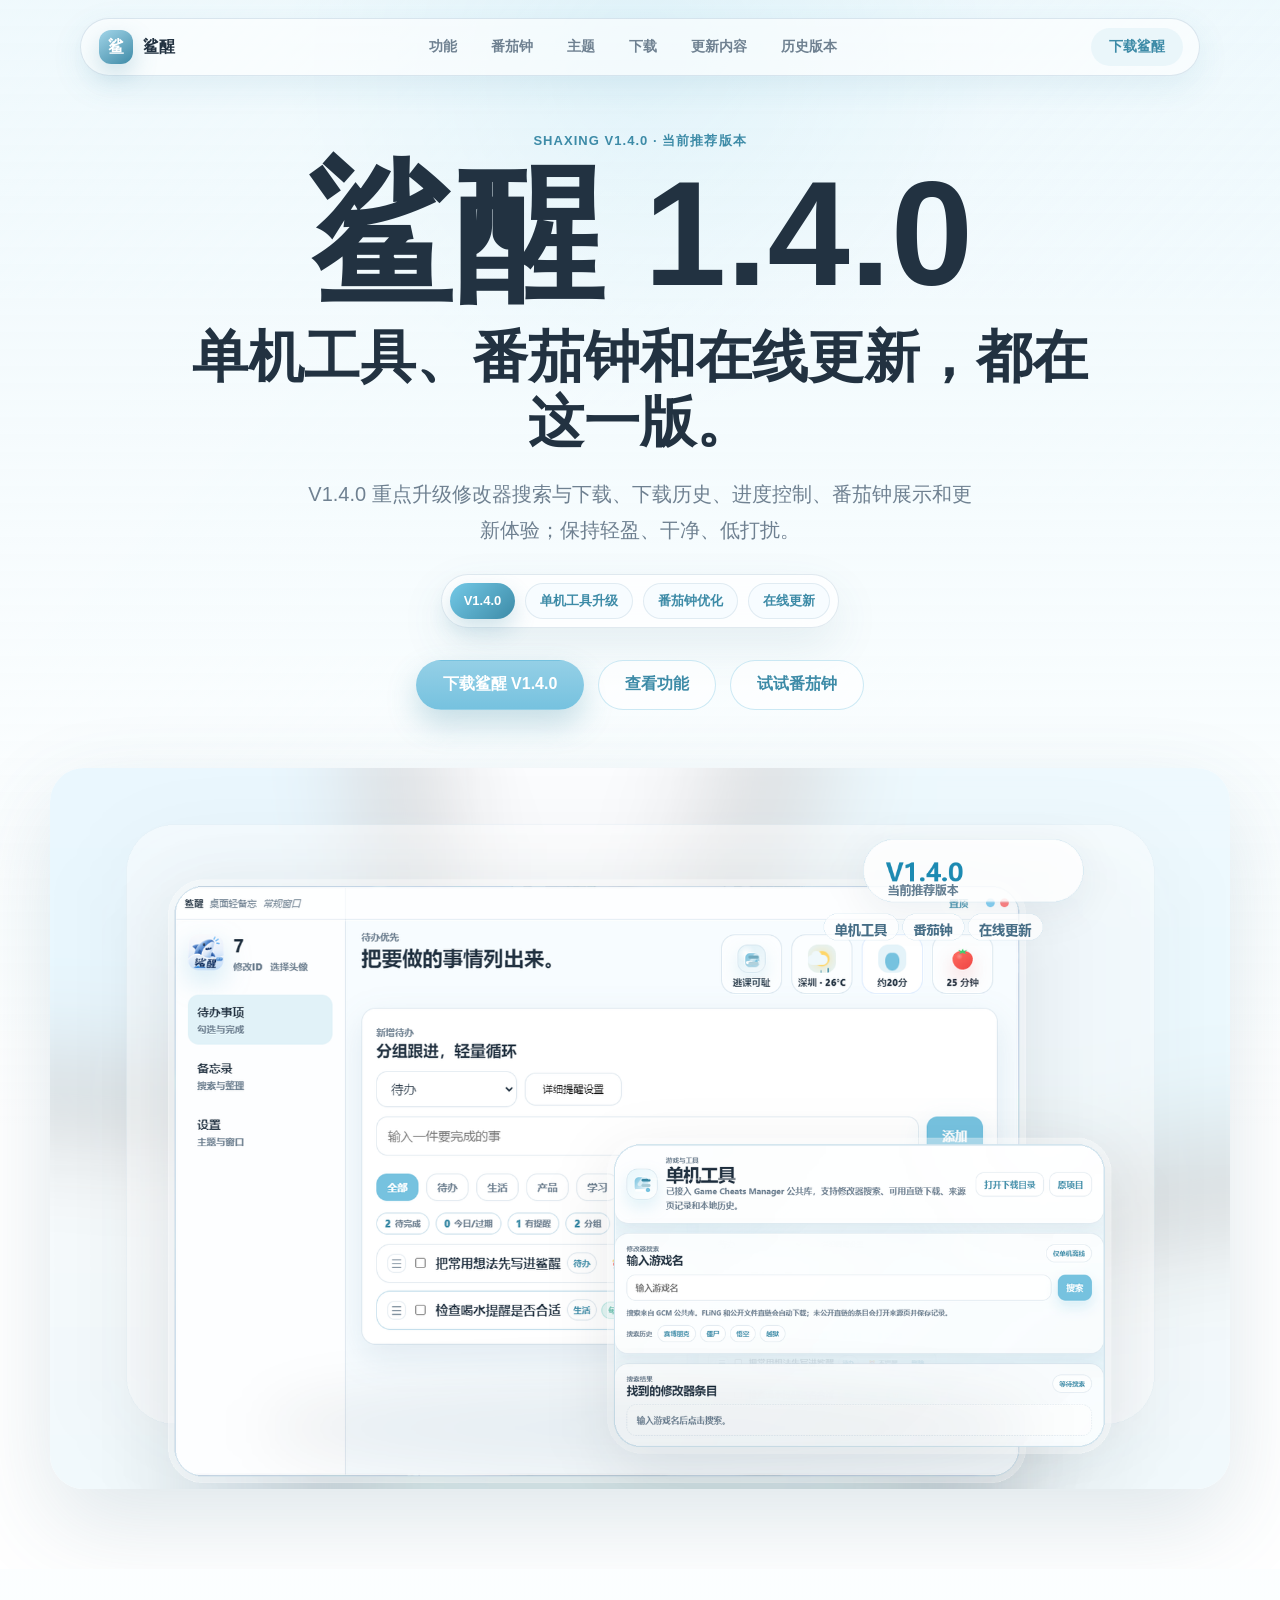
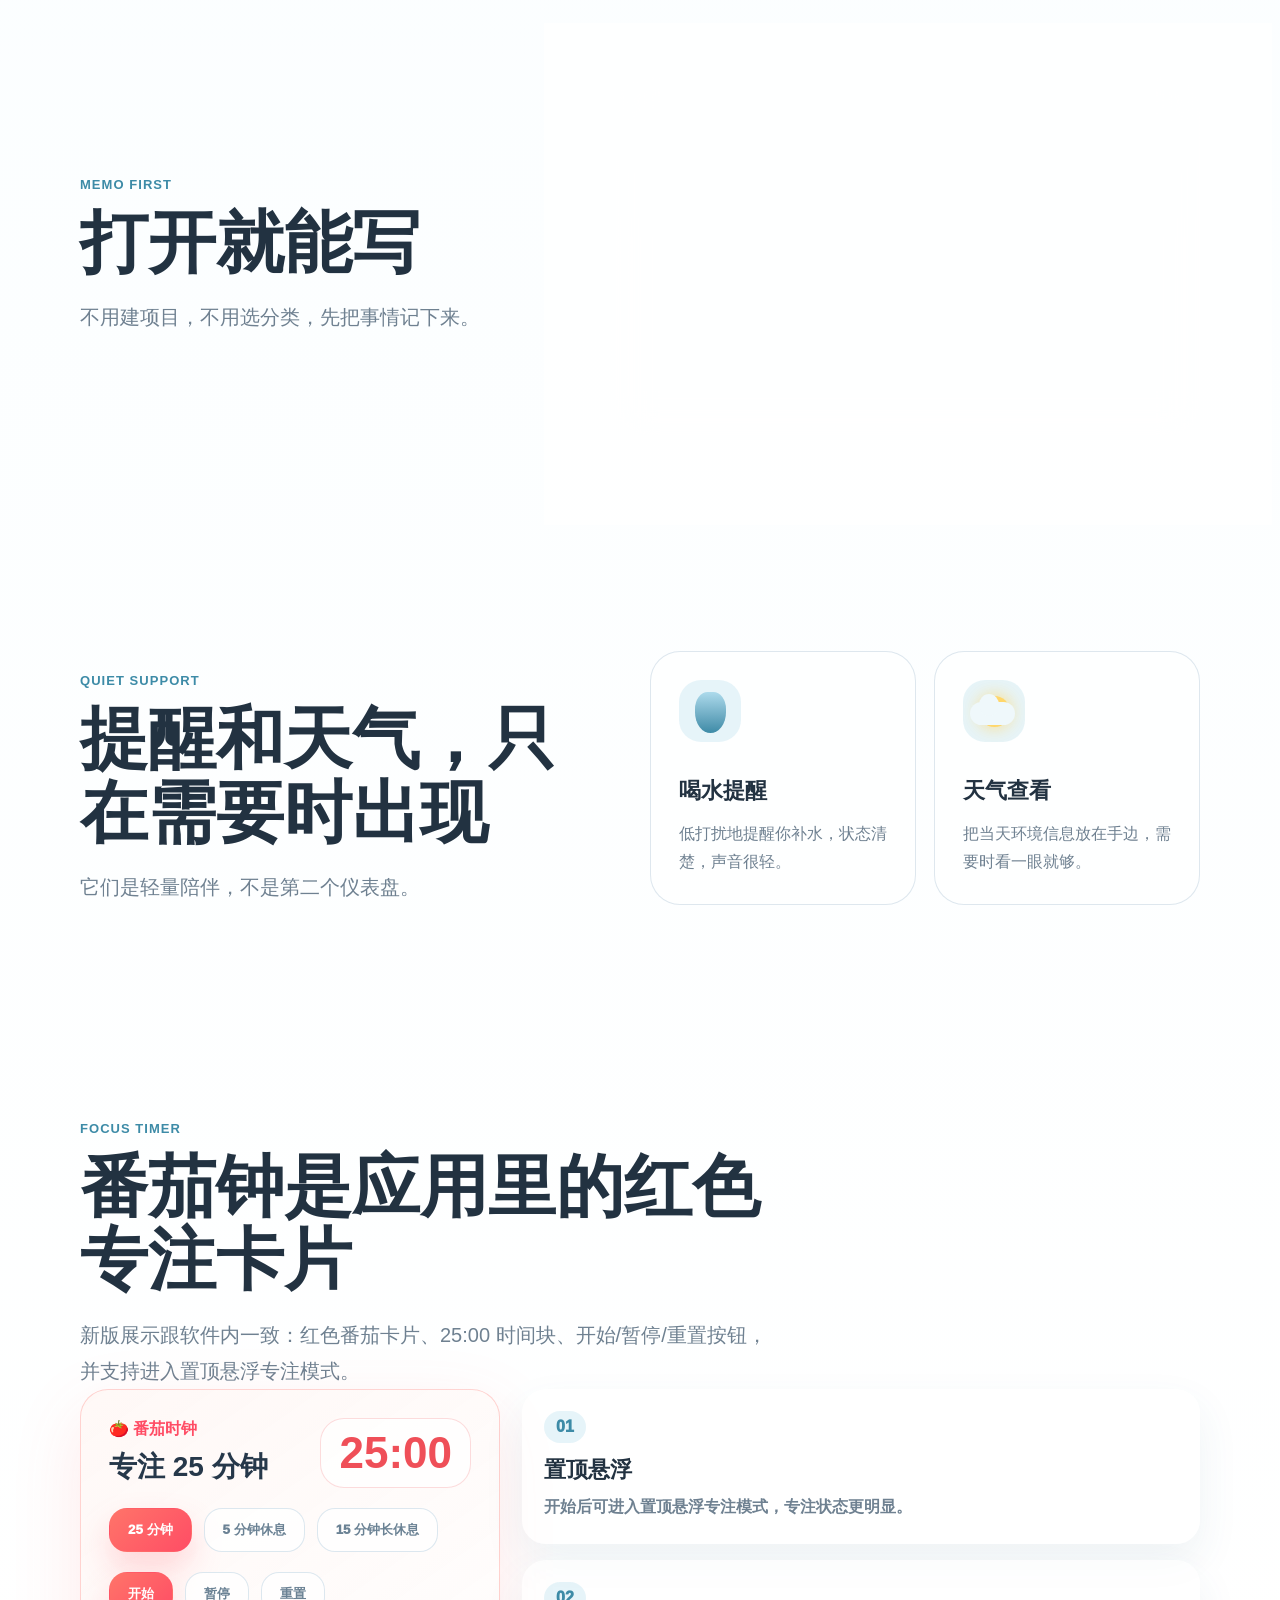
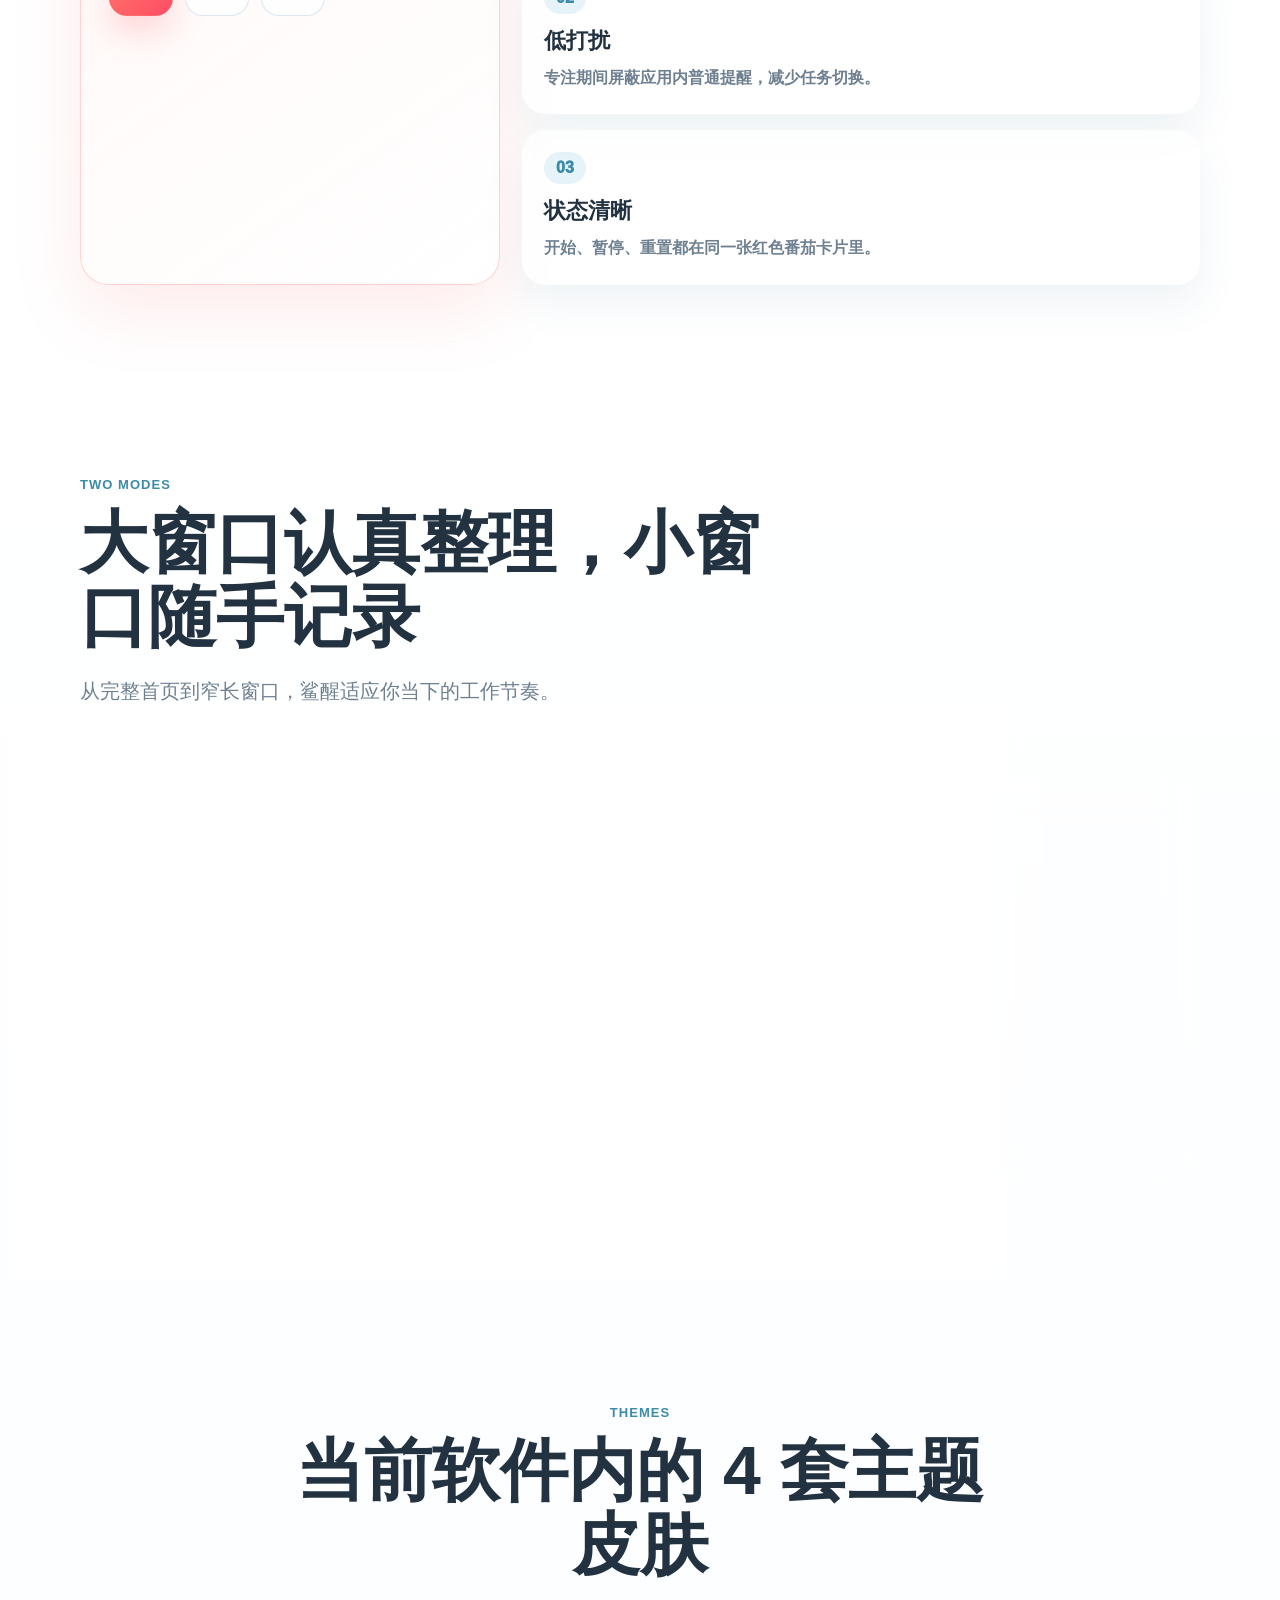
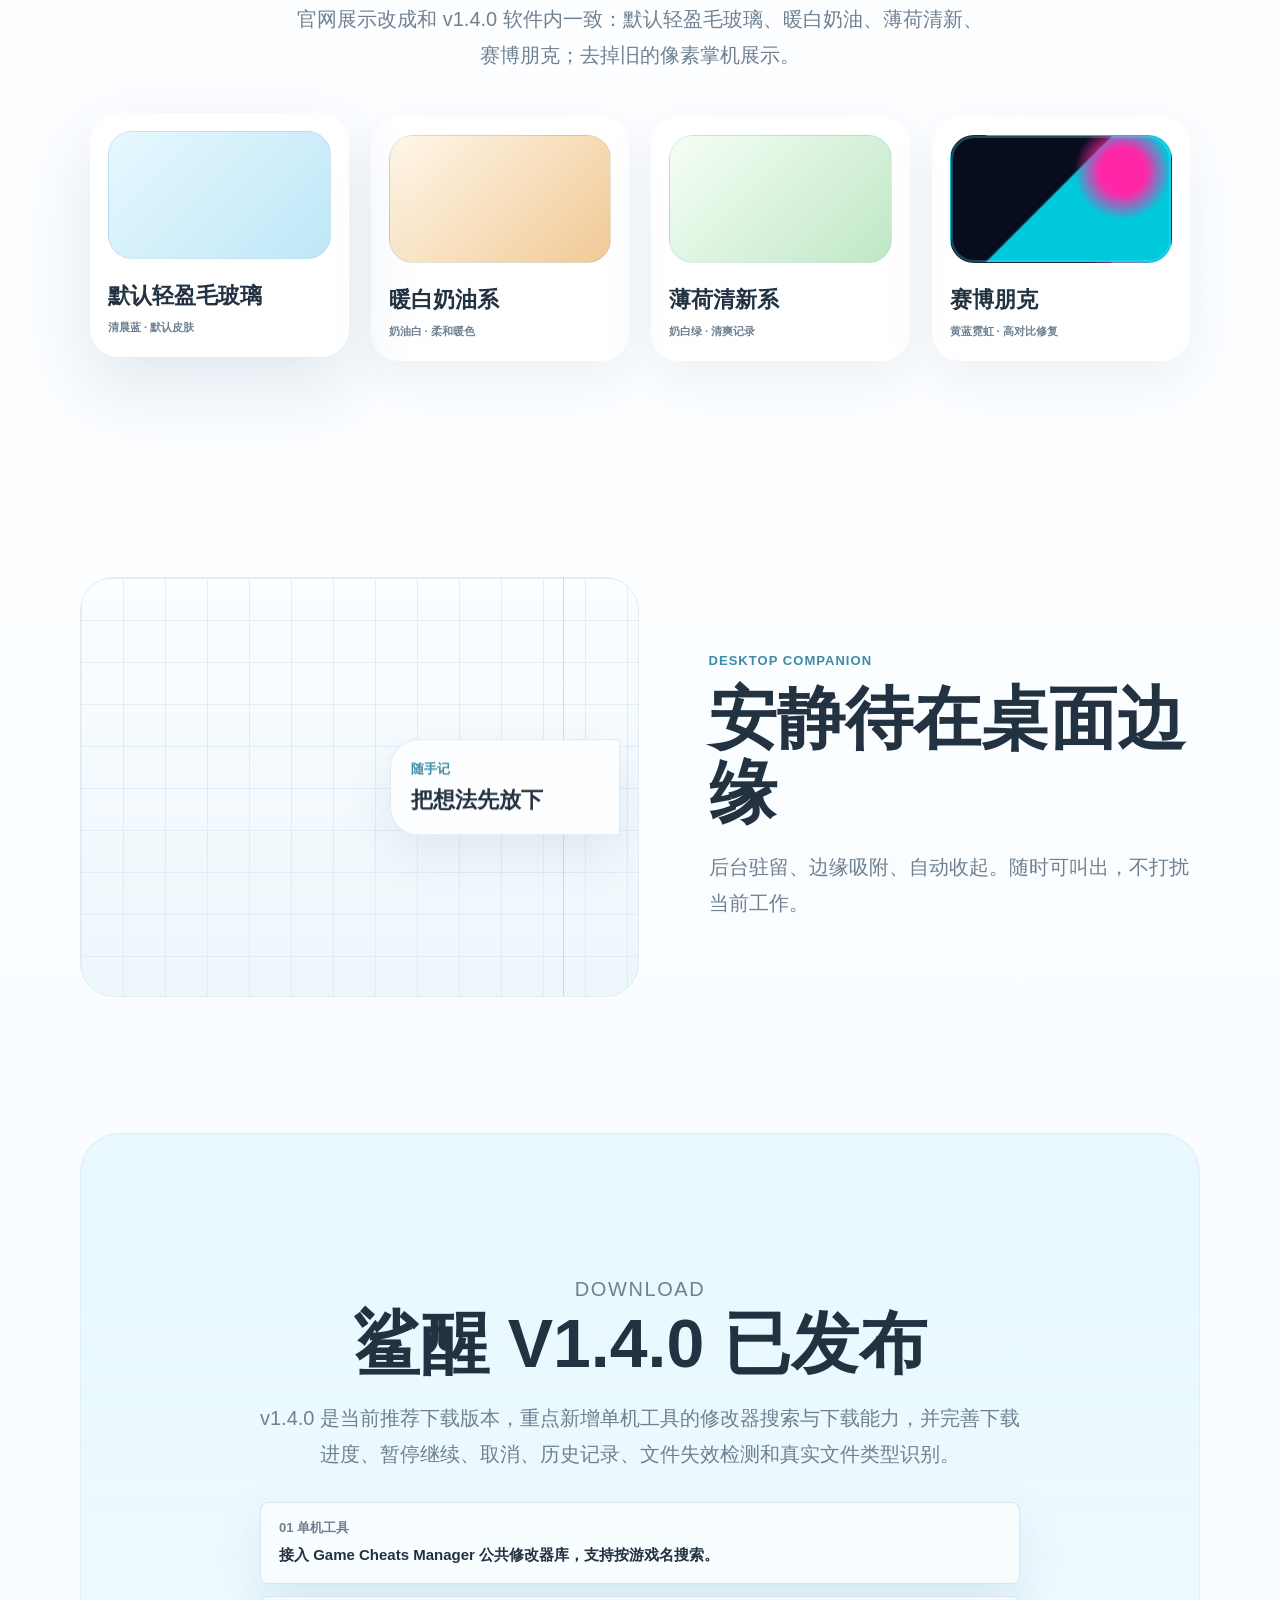
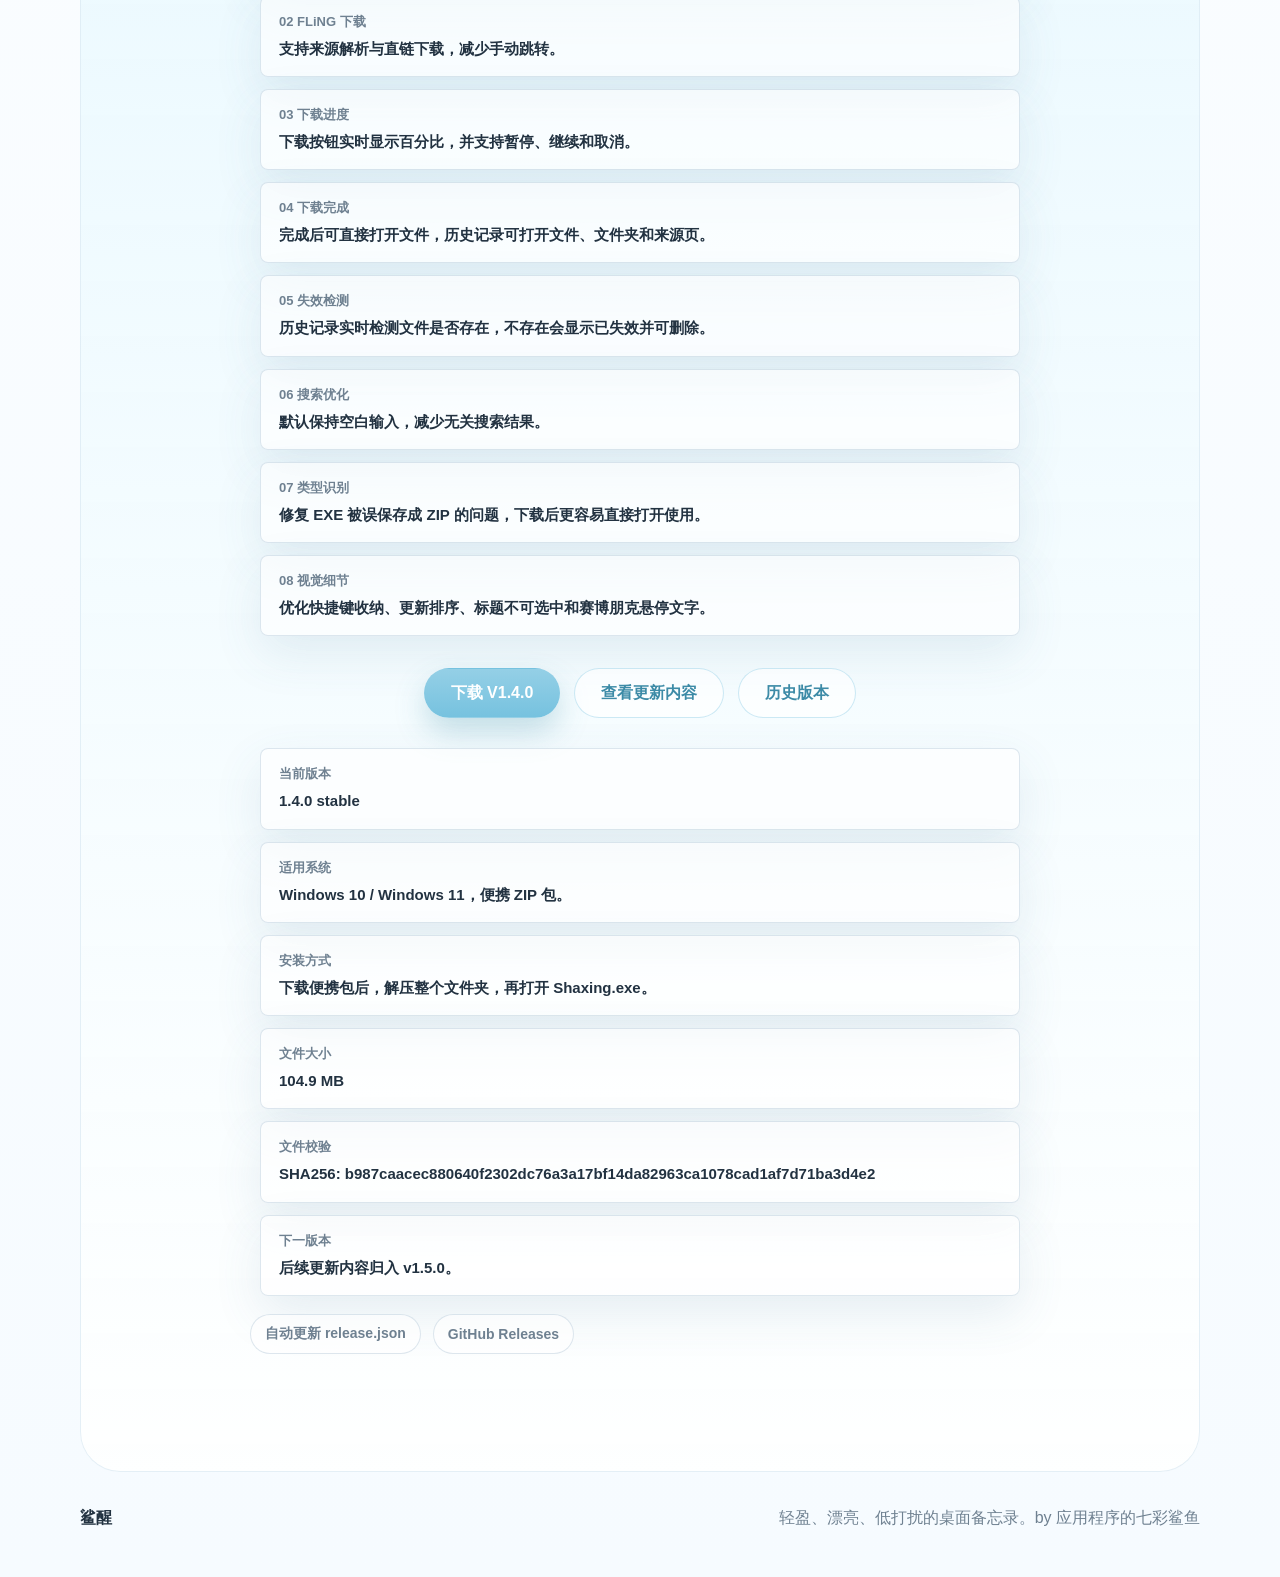
==== commit 714c5296: "Improve homepage hero and retire pixel theme cache" ====
--- a/index.html
+++ b/index.html
@@ -9,7 +9,7 @@
       content="鲨醒是一个 memo-first 的桌面备忘录工具。快速记录、轻量提醒、天气陪伴，让想法和待办不再散落。"
     />
     <link rel="stylesheet" href="./styles.css" onerror="this.onerror=null;this.href='https://yyl1509452223-coder.github.io/shaxingnew/styles.css';" />
-    <link rel="stylesheet" href="./release-pages.css?v=1.4.0-premium-4" />
+    <link rel="stylesheet" href="./release-pages.css?v=1.4.0-v140-final-v140-final" />
     <style id="shaxing-release-pages-inline-fallback">
 /* Shaxing release pages v1.2.11-default-glass-v7: real pixel handheld theme + compact history */
 /* 鲨醒版本页增量样式
@@ -1729,6 +1729,50 @@
   box-shadow: 0 34px 92px rgba(55, 103, 130, 0.16) !important;
 }
 
+
+
+/* v1.4.0 hero highlight */
+.hero-version-pill {
+  display: inline-flex;
+  align-items: center;
+  justify-content: center;
+  flex-wrap: wrap;
+  gap: 10px;
+  margin: 26px auto 0;
+  padding: 8px;
+  border: 1px solid rgba(118, 156, 184, 0.22);
+  border-radius: 999px;
+  background: rgba(255, 255, 255, 0.72);
+  box-shadow: 0 18px 46px rgba(55, 103, 130, 0.10);
+  backdrop-filter: blur(18px);
+}
+.hero-version-pill span,
+.hero-version-pill b {
+  display: inline-flex;
+  align-items: center;
+  min-height: 36px;
+  padding: 0 14px;
+  border-radius: 999px;
+  font-size: 13px;
+  font-weight: 900;
+  white-space: nowrap;
+}
+.hero-version-pill span {
+  background: linear-gradient(135deg, #73c9e7, #3d8ba7);
+  color: #fff;
+  box-shadow: 0 10px 22px rgba(61, 139, 167, 0.24);
+}
+.hero-version-pill b {
+  background: rgba(246, 252, 255, 0.82);
+  color: var(--accent-strong, #3d8ba7);
+  border: 1px solid rgba(118, 156, 184, 0.18);
+}
+@media (max-width: 640px) {
+  .hero-version-pill { border-radius: 28px; }
+  .hero-version-pill span,
+  .hero-version-pill b { width: 100%; justify-content: center; }
+}
+
 </style>
       <!-- v1.2.11-pixel-v6-app-like -->
   </head>
@@ -1758,12 +1802,15 @@
     <main id="top">
       <section class="hero">
         <div class="hero-inner">
-          <p class="eyebrow reveal">memo-first desktop app</p>
-          <h1 class="hero-title reveal">鲨醒</h1>
-          <p class="hero-line reveal">把要做的事情，轻轻列出来。</p>
+          <p class="eyebrow reveal">Shaxing V1.4.0 · 当前推荐版本</p>
+          <h1 class="hero-title reveal">鲨醒 1.4.0</h1>
+          <p class="hero-line reveal">单机工具、番茄钟和在线更新，都在这一版。</p>
           <p class="hero-copy reveal">
-            一个 memo-first 的桌面备忘录工具。快速记录、轻量提醒、天气陪伴，让想法和待办不再散落。
+            V1.4.0 重点升级修改器搜索与下载、下载历史、进度控制、番茄钟展示和更新体验；保持轻盈、干净、低打扰。
           </p>
+          <div class="hero-version-pill reveal" aria-label="鲨醒 V1.4.0 版本重点">
+            <span>V1.4.0</span><b>单机工具升级</b><b>番茄钟优化</b><b>在线更新</b>
+          </div>
 
           <div class="hero-actions reveal">
             <a
@@ -1778,7 +1825,7 @@
 
         <div class="product-stage reveal" aria-label="鲨醒产品界面预览">
           <img
-            src="./assets/shaxing-product-v1.4.0.png?v=home-premium-4"
+            src="./assets/shaxing-product-v1.4.0.png?v=home-v140-final"
             alt="鲨醒 v1.4.0 新版界面展示，包含待办、番茄钟、单机工具、下载进度和更新备用下载入口"
           />
         </div>
@@ -2017,7 +2064,7 @@
       <p>轻盈、漂亮、低打扰的桌面备忘录。by 应用程序的七彩鲨鱼</p>
     </footer>
 
-    <script src="./script.js?v=1.4.0-pixel-off-4" onerror="const s=document.createElement('script');s.src='https://yyl1509452223-coder.github.io/shaxingnew/script.js?v=1.4.0-pixel-off-4';document.body.appendChild(s);"></script>
-    <script src="./release-pages.js?v=1.4.0-pixel-off-4"></script>
+    <script src="./script.js?v=1.4.0-v140-final" onerror="const s=document.createElement('script');s.src='https://yyl1509452223-coder.github.io/shaxingnew/script.js?v=1.4.0-v140-final';document.body.appendChild(s);"></script>
+    <script src="./release-pages.js?v=1.4.0-v140-final-v140-final"></script>
   </body>
 </html>
--- a/release-pages.css
+++ b/release-pages.css
@@ -1680,3 +1680,46 @@
   image-rendering: auto !important;
   box-shadow: 0 34px 92px rgba(55, 103, 130, 0.16) !important;
 }
+
+
+/* v1.4.0 hero highlight */
+.hero-version-pill {
+  display: inline-flex;
+  align-items: center;
+  justify-content: center;
+  flex-wrap: wrap;
+  gap: 10px;
+  margin: 26px auto 0;
+  padding: 8px;
+  border: 1px solid rgba(118, 156, 184, 0.22);
+  border-radius: 999px;
+  background: rgba(255, 255, 255, 0.72);
+  box-shadow: 0 18px 46px rgba(55, 103, 130, 0.10);
+  backdrop-filter: blur(18px);
+}
+.hero-version-pill span,
+.hero-version-pill b {
+  display: inline-flex;
+  align-items: center;
+  min-height: 36px;
+  padding: 0 14px;
+  border-radius: 999px;
+  font-size: 13px;
+  font-weight: 900;
+  white-space: nowrap;
+}
+.hero-version-pill span {
+  background: linear-gradient(135deg, #73c9e7, #3d8ba7);
+  color: #fff;
+  box-shadow: 0 10px 22px rgba(61, 139, 167, 0.24);
+}
+.hero-version-pill b {
+  background: rgba(246, 252, 255, 0.82);
+  color: var(--accent-strong, #3d8ba7);
+  border: 1px solid rgba(118, 156, 184, 0.18);
+}
+@media (max-width: 640px) {
+  .hero-version-pill { border-radius: 28px; }
+  .hero-version-pill span,
+  .hero-version-pill b { width: 100%; justify-content: center; }
+}
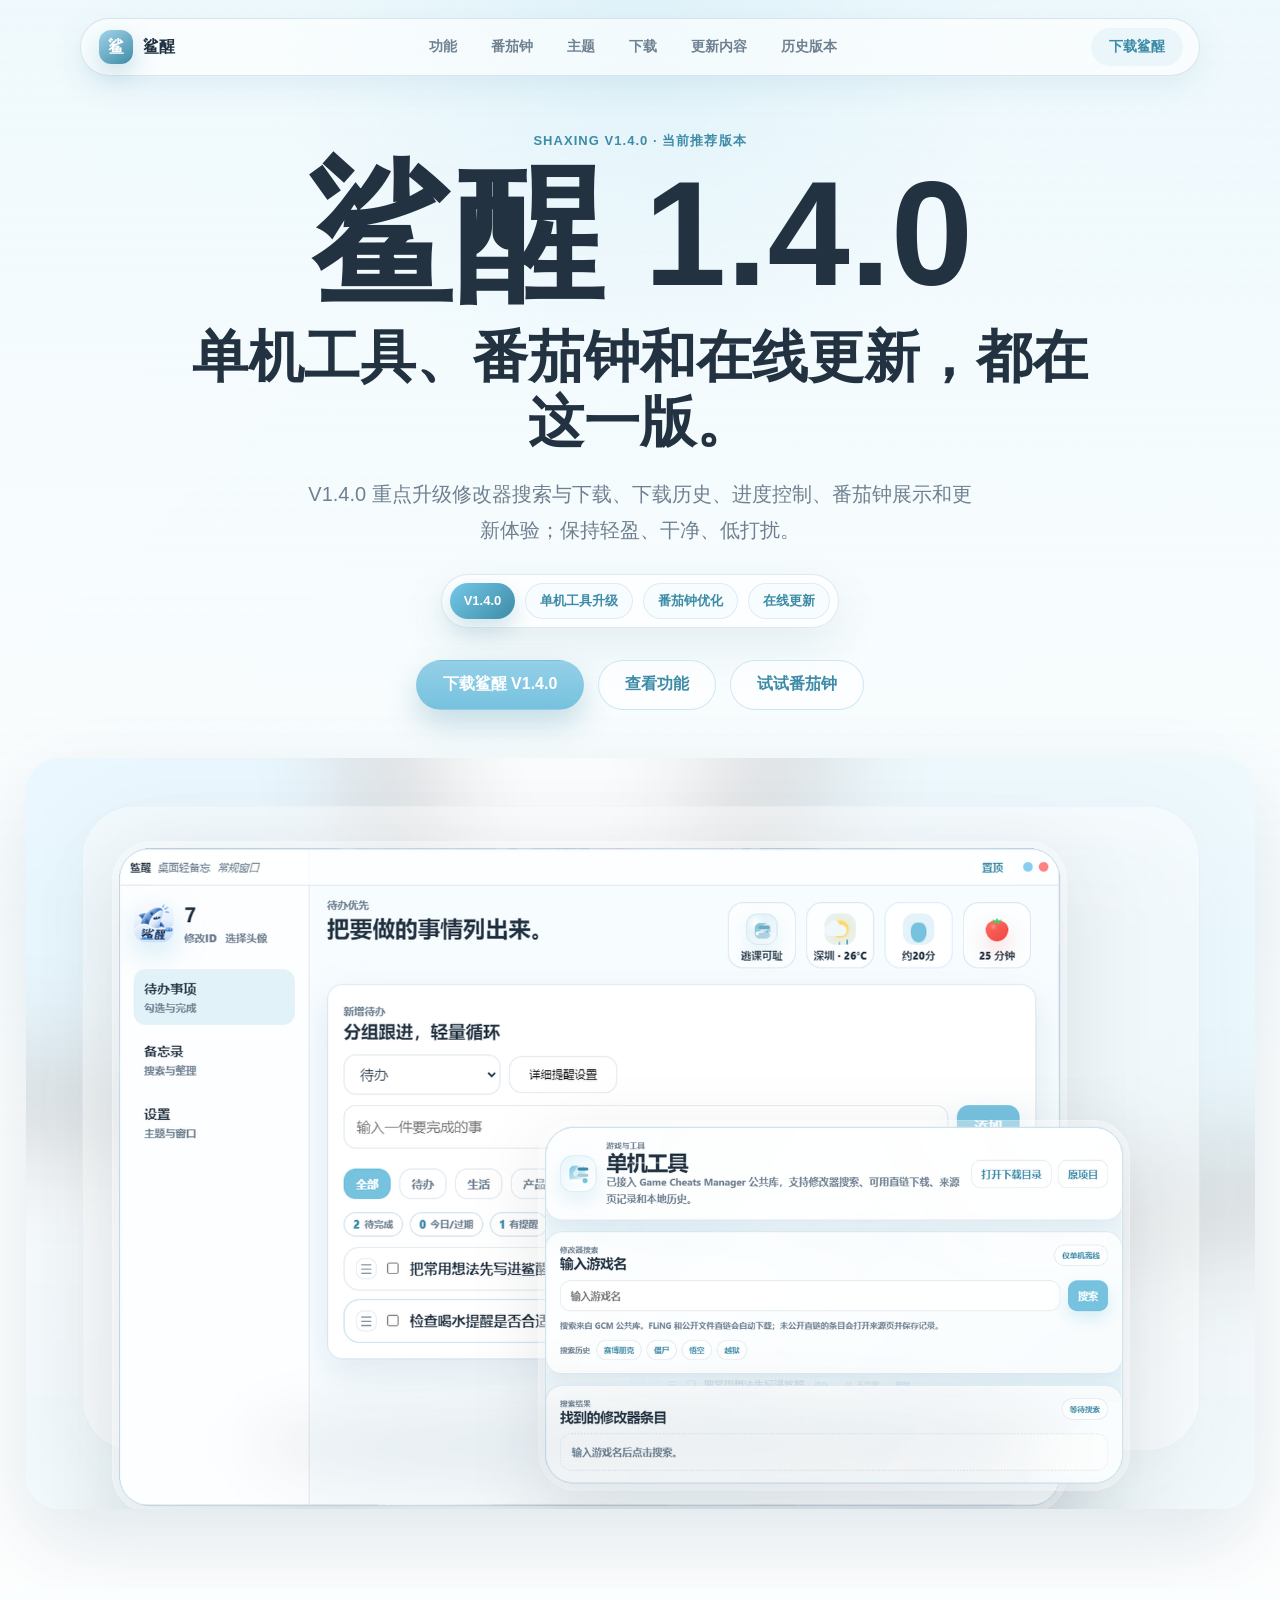
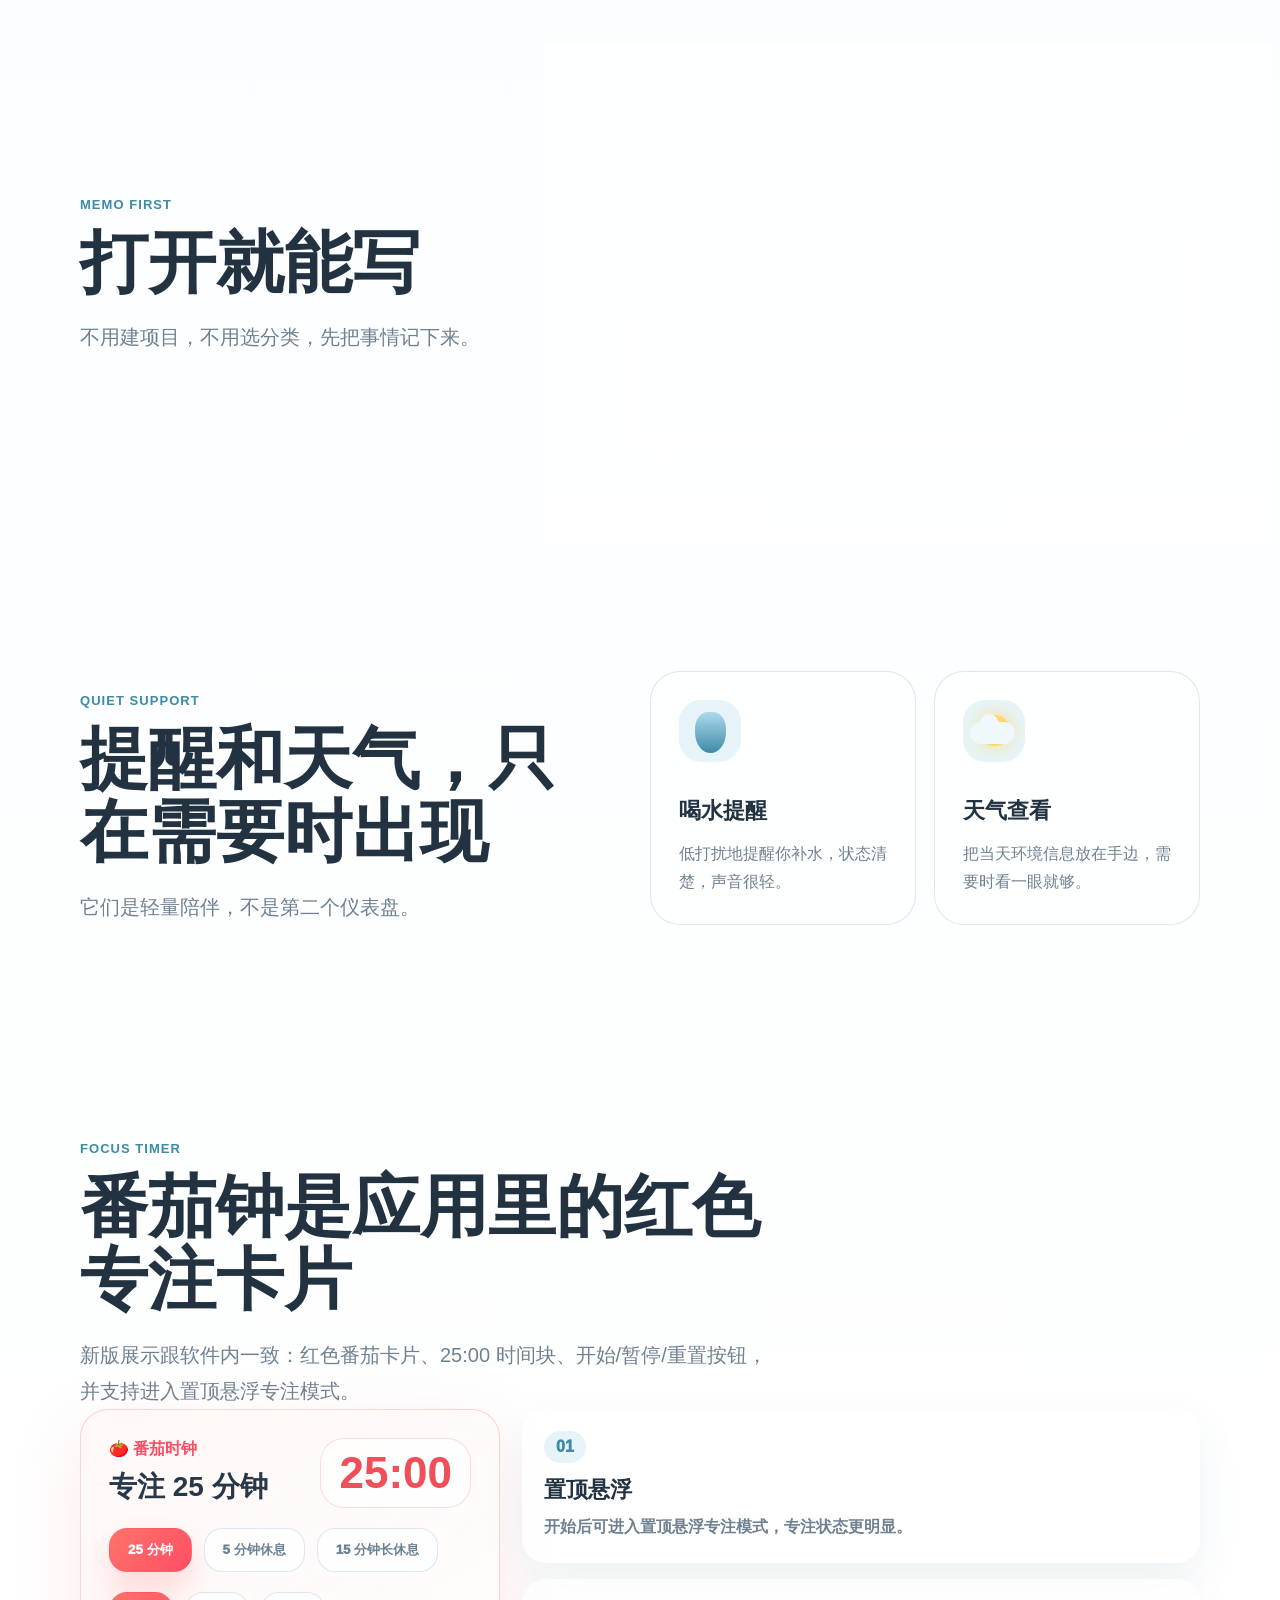
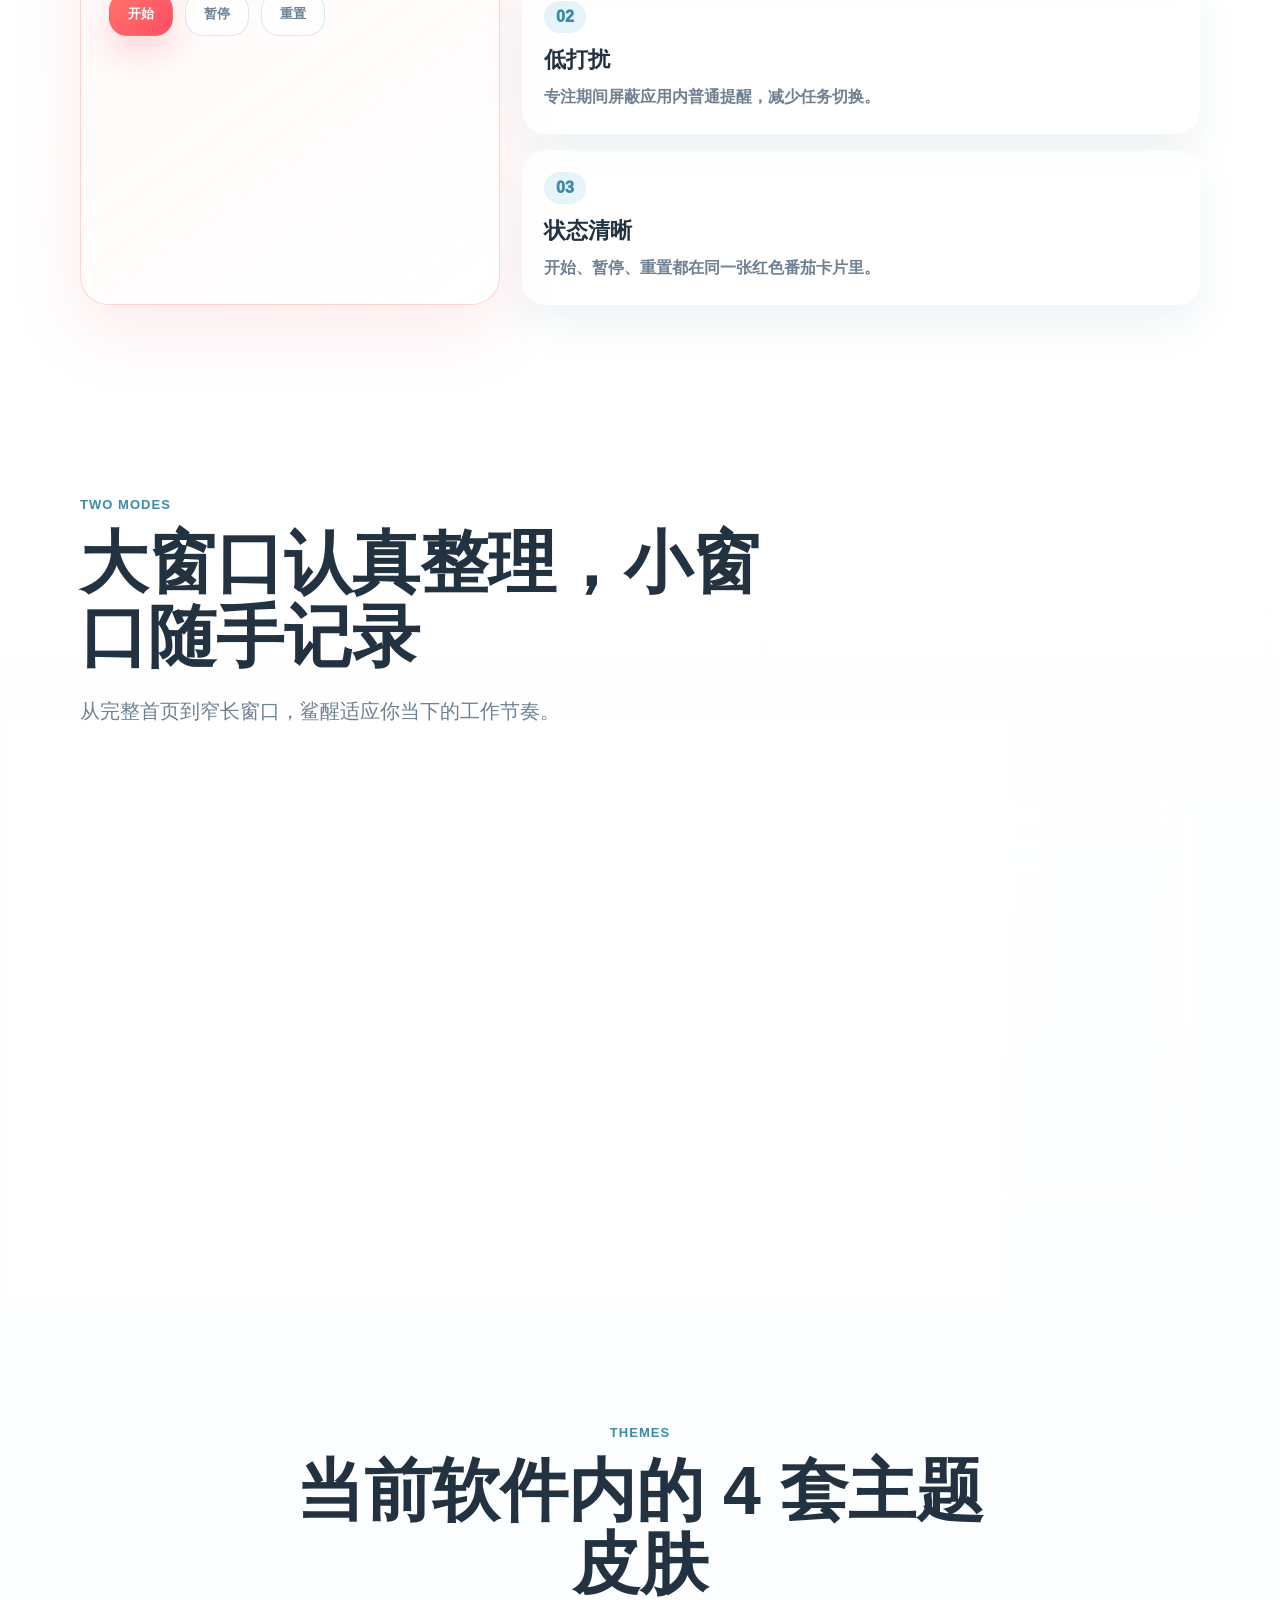
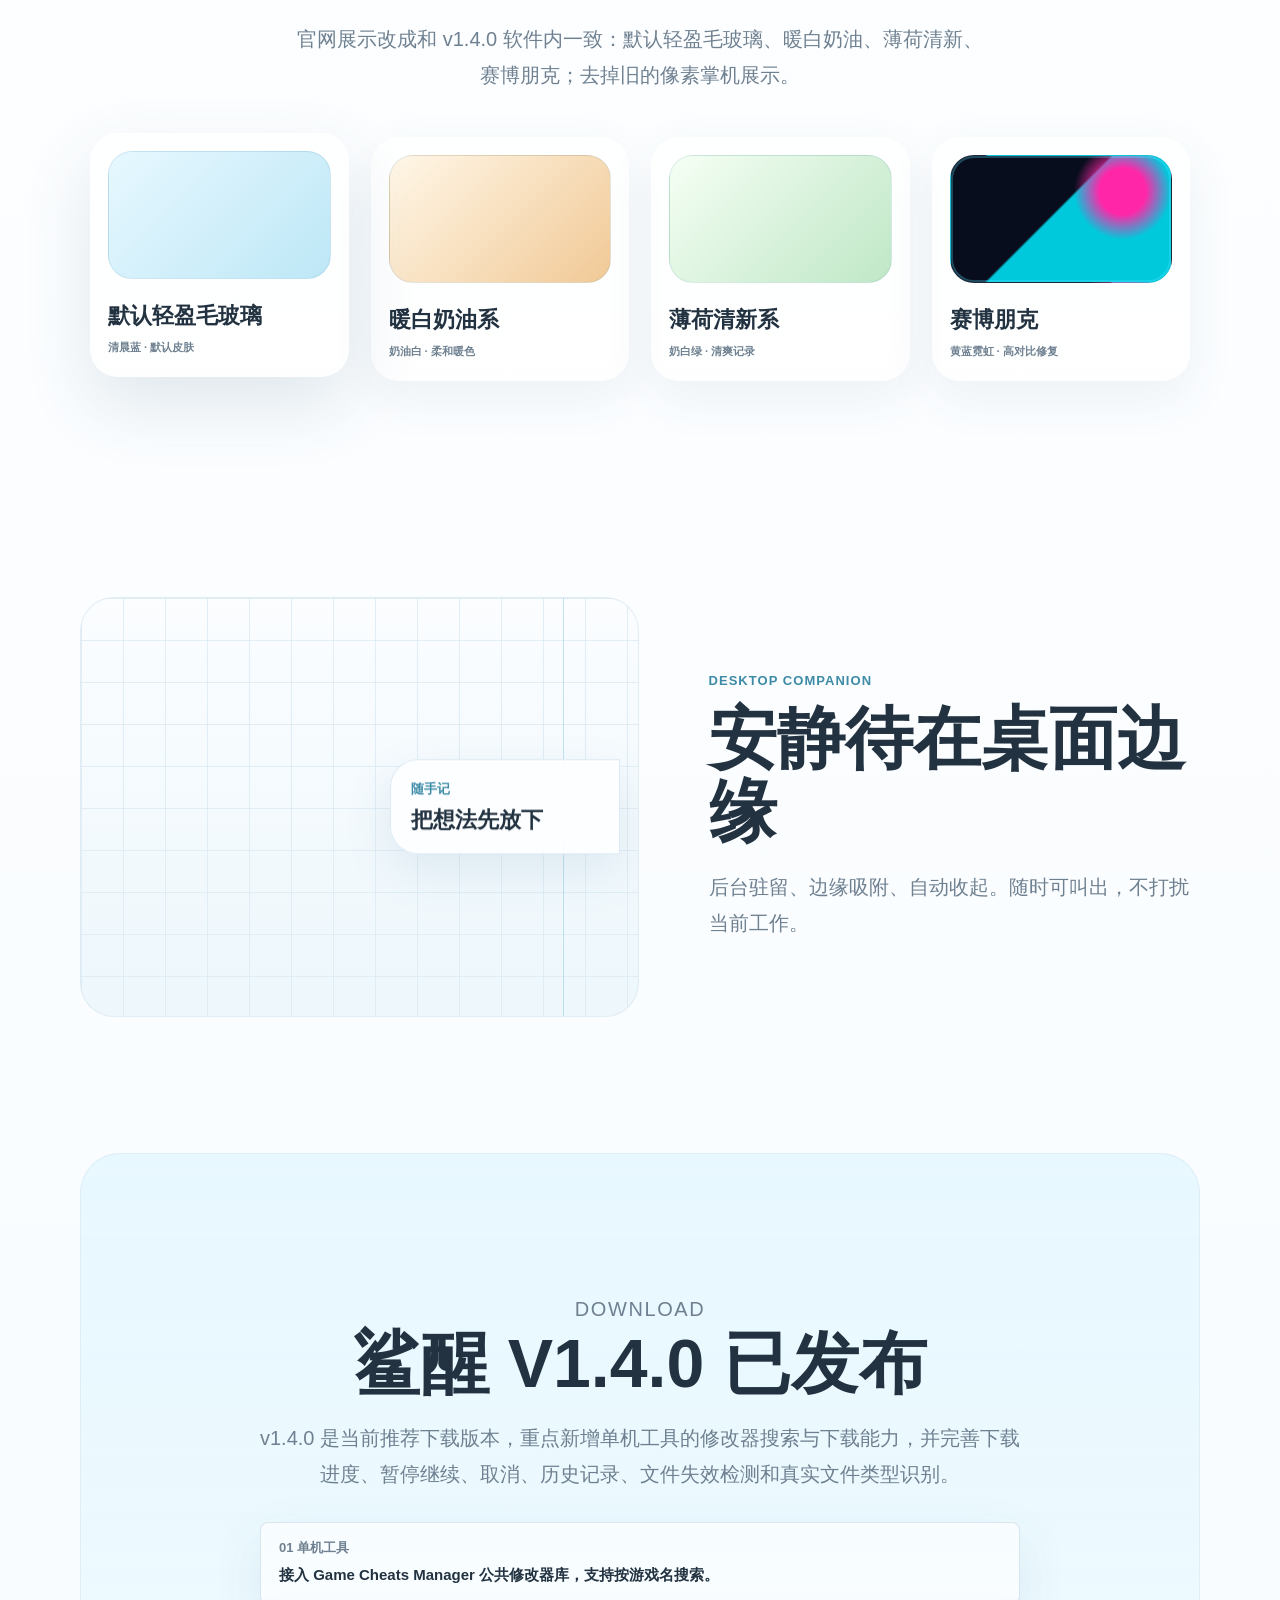
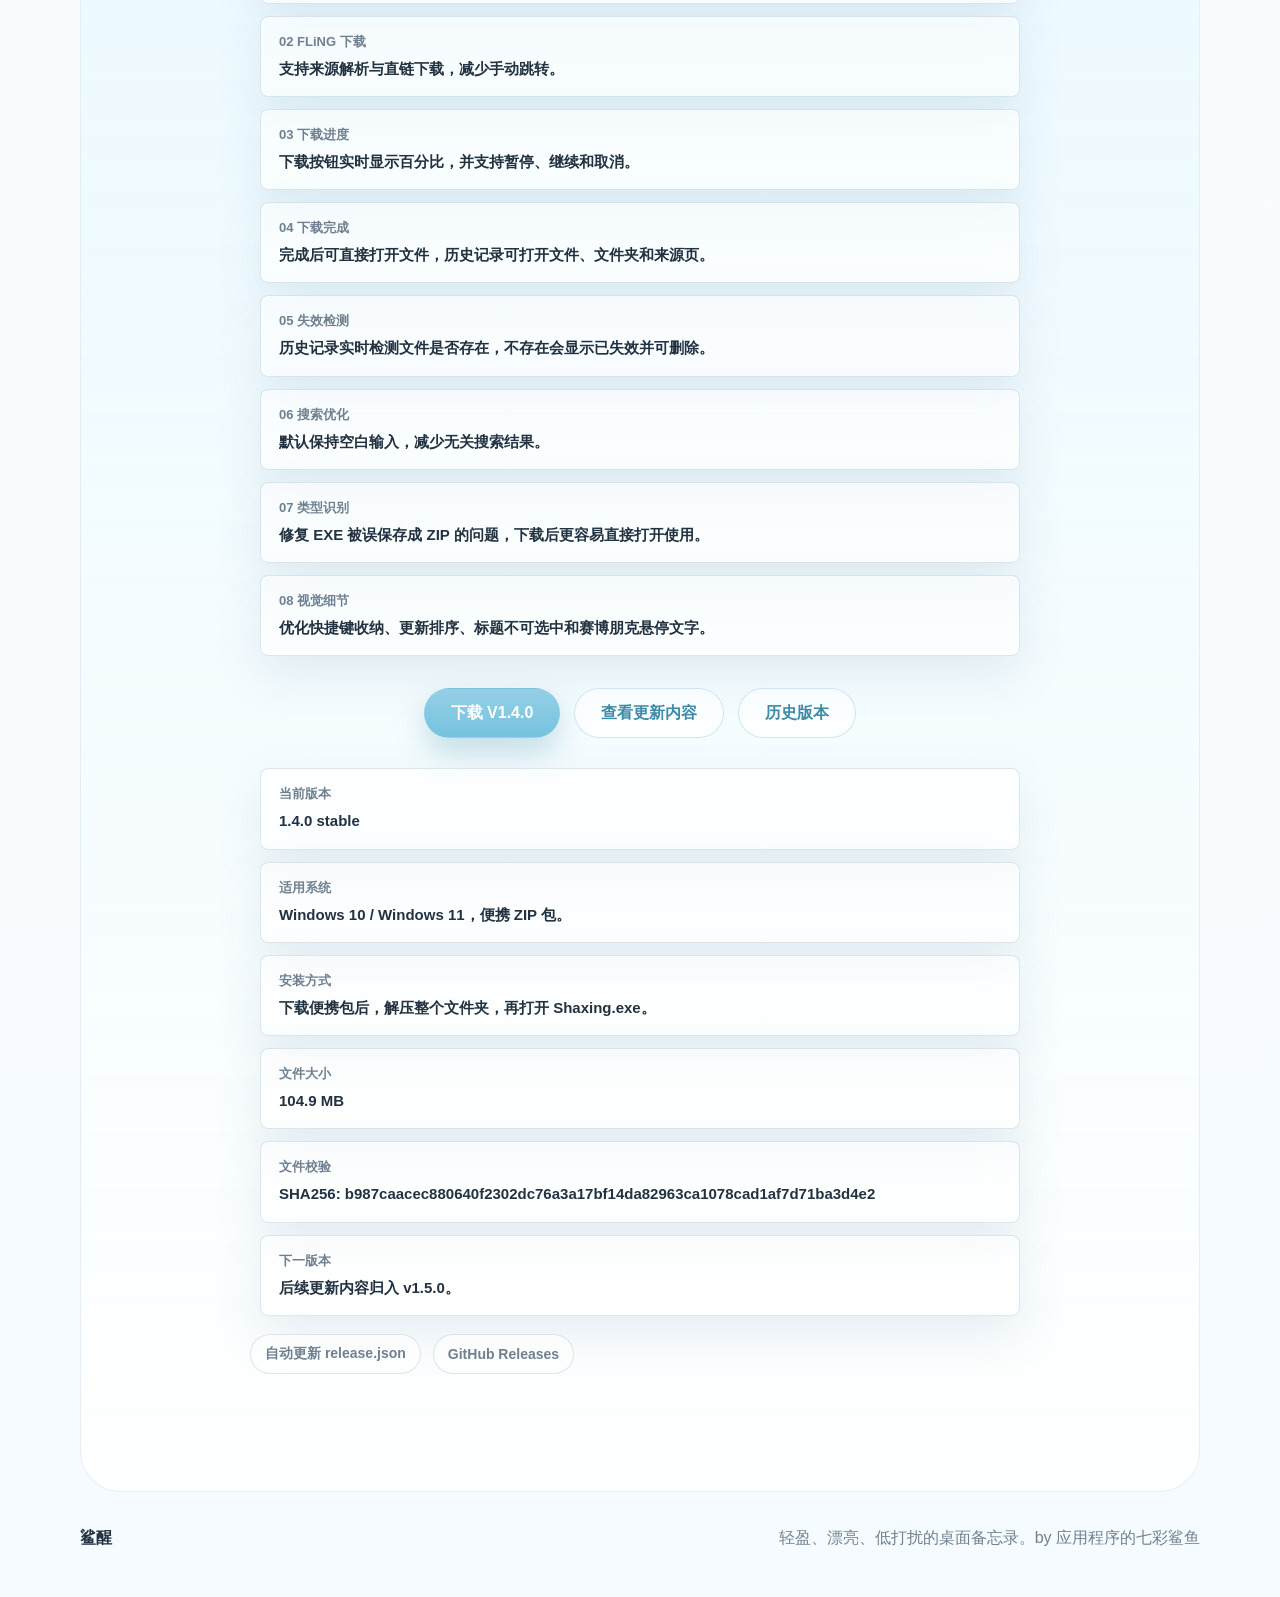
==== commit 44117e1a: "Improve homepage hero and retire pixel theme cache" ====
--- a/index.html
+++ b/index.html
@@ -1672,8 +1672,8 @@
 
 /* v1.4.0 premium homepage hero: cleaner Apple/iPhone-like product presentation */
 .product-stage {
-  width: min(1180px, 94vw);
-  margin-top: 58px;
+  width: min(1320px, 96vw);
+  margin-top: 48px;
   padding: 0;
   border: 0;
   border-radius: 40px;
@@ -1825,7 +1825,7 @@
 
         <div class="product-stage reveal" aria-label="鲨醒产品界面预览">
           <img
-            src="./assets/shaxing-product-v1.4.0.png?v=home-v140-final"
+            src="./assets/shaxing-product-v1.4.0.png?v=home-v140-clean-large"
             alt="鲨醒 v1.4.0 新版界面展示，包含待办、番茄钟、单机工具、下载进度和更新备用下载入口"
           />
         </div>
--- a/release-pages.css
+++ b/release-pages.css
@@ -1624,8 +1624,8 @@
 
 /* v1.4.0 premium homepage hero: cleaner Apple/iPhone-like product presentation */
 .product-stage {
-  width: min(1180px, 94vw);
-  margin-top: 58px;
+  width: min(1320px, 96vw);
+  margin-top: 48px;
   padding: 0;
   border: 0;
   border-radius: 40px;
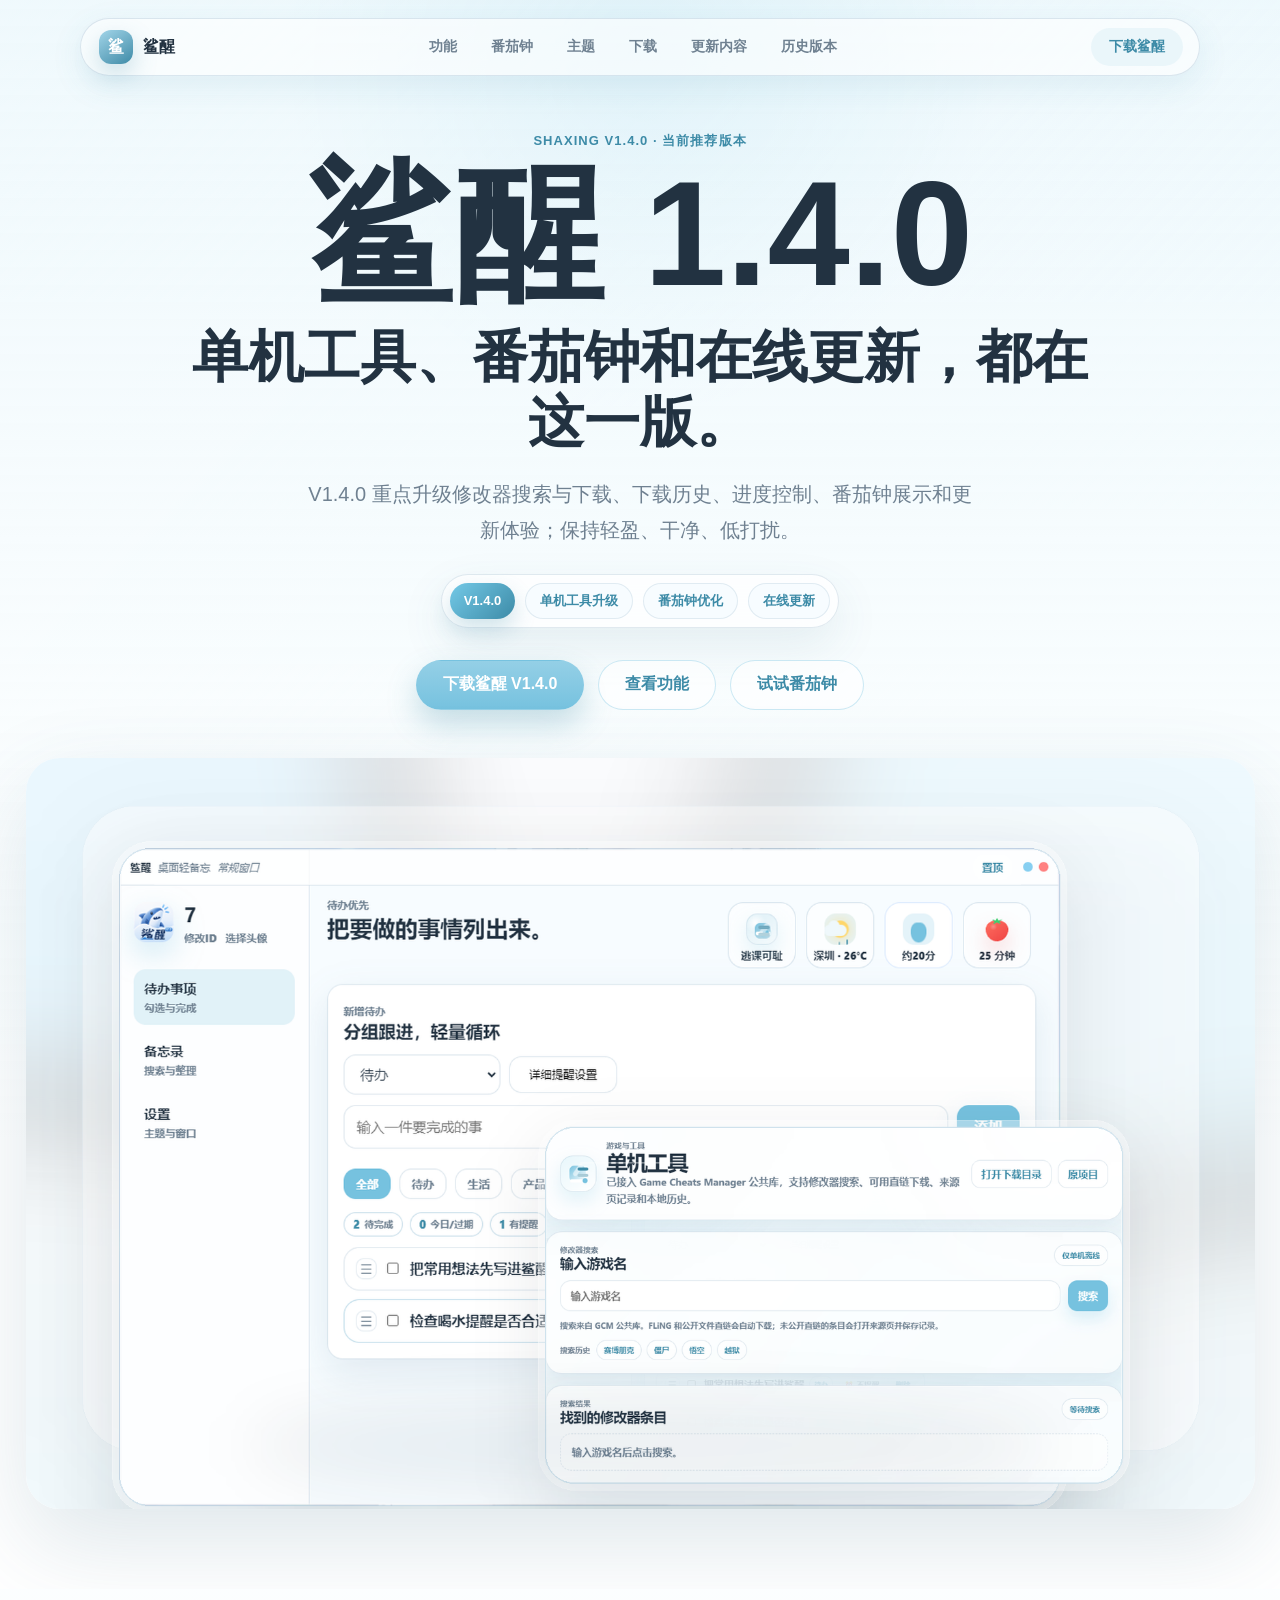
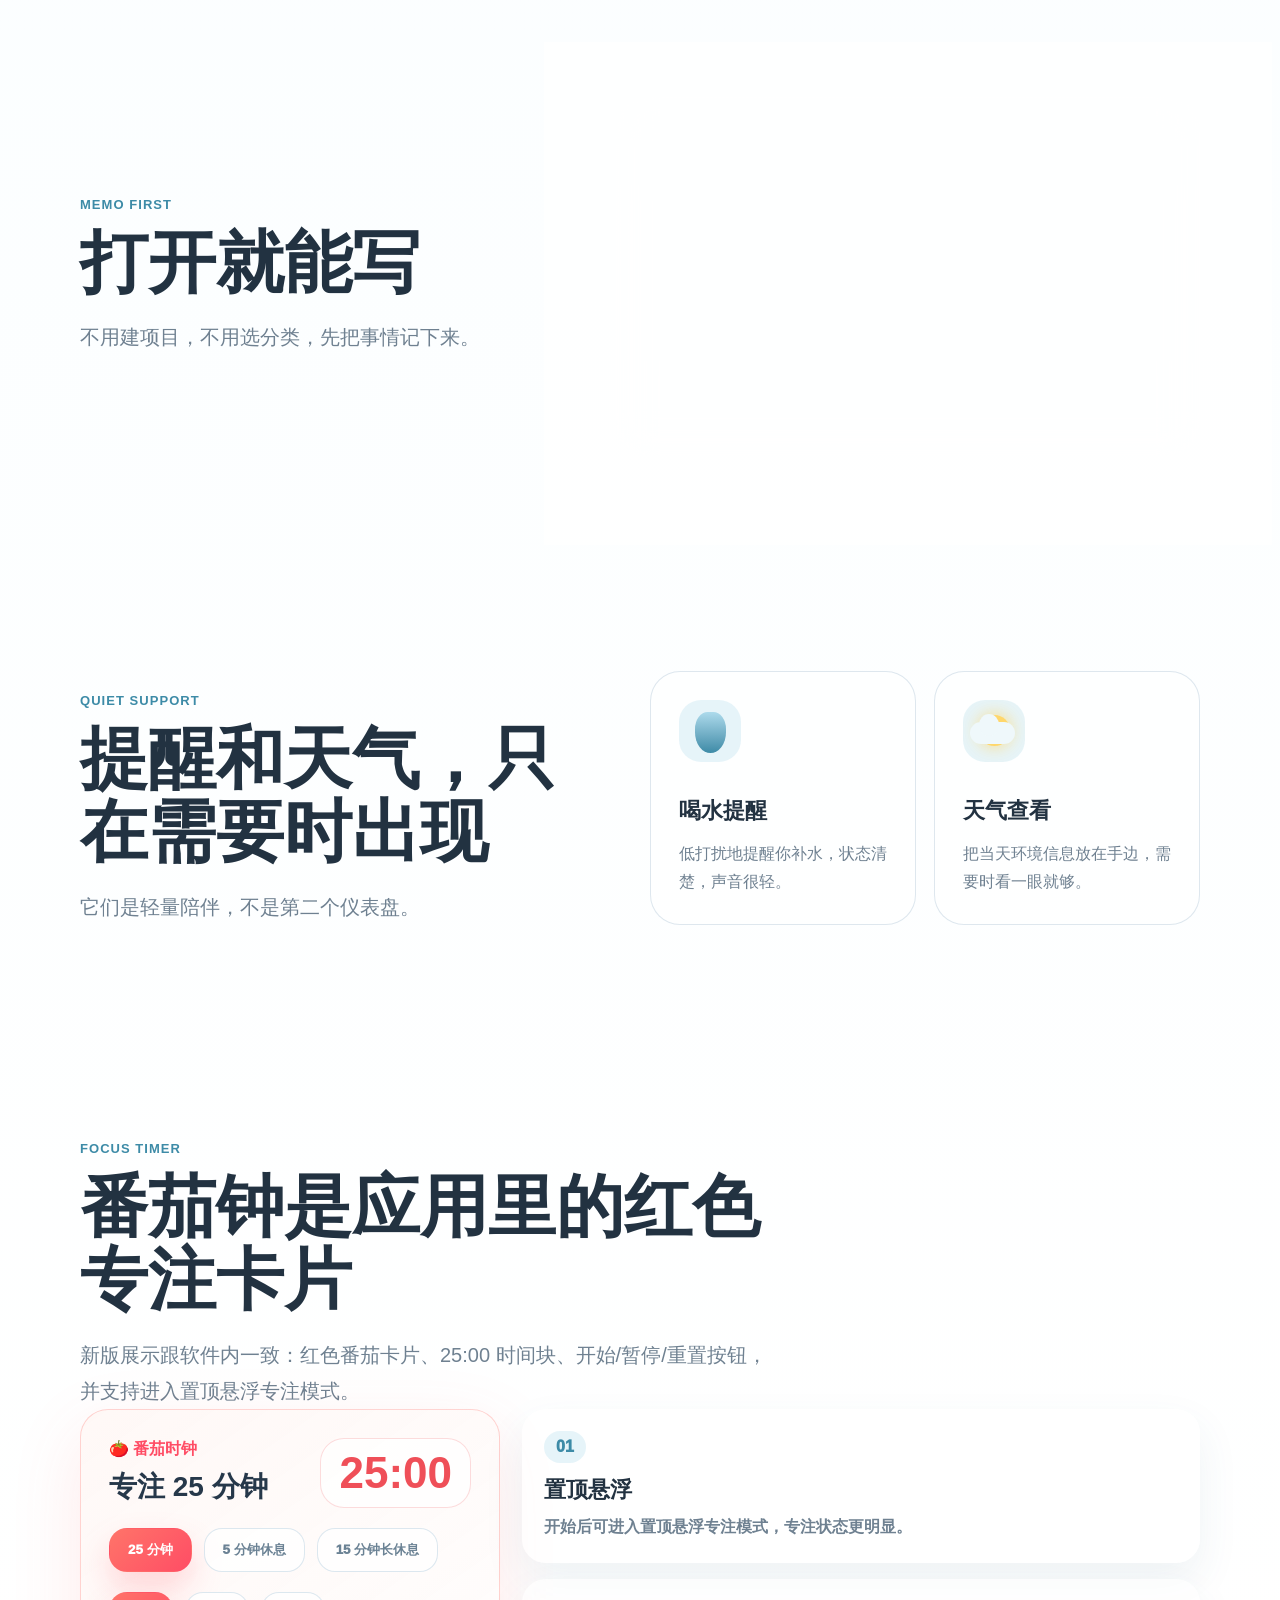
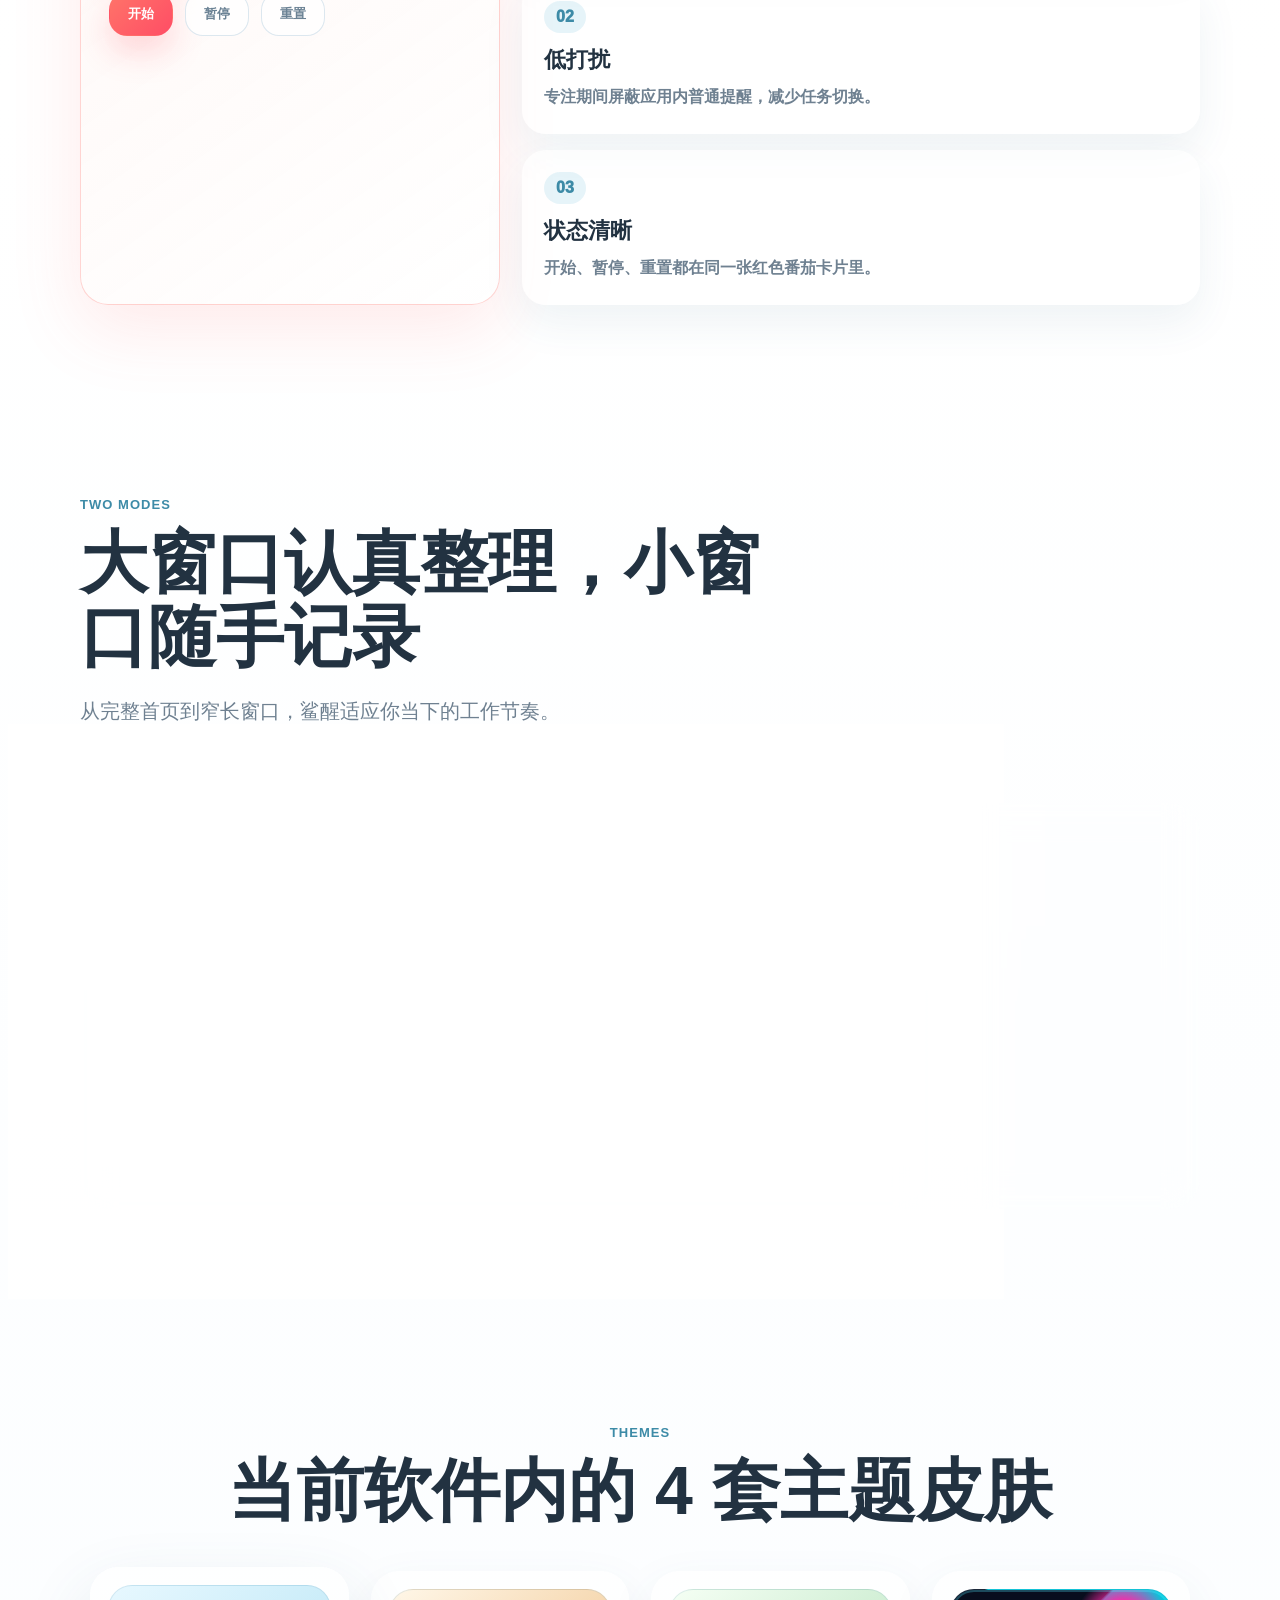
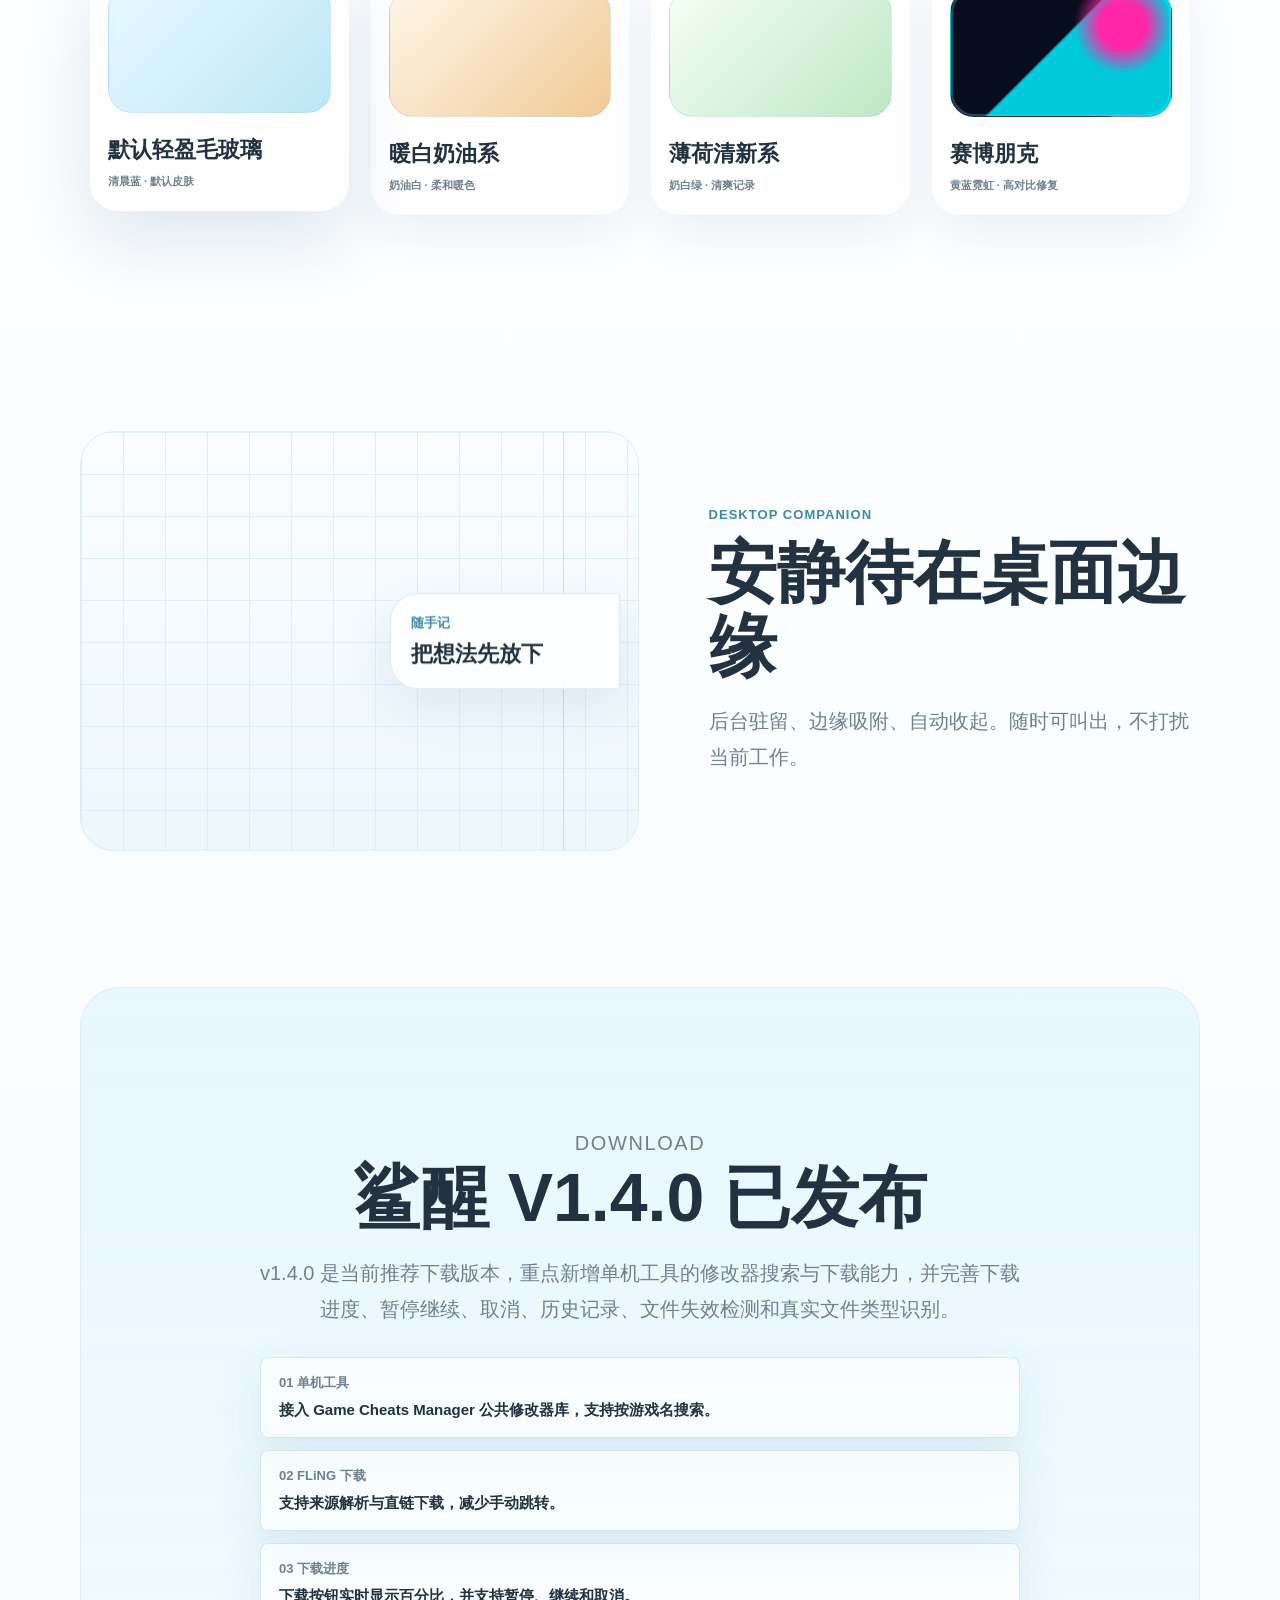
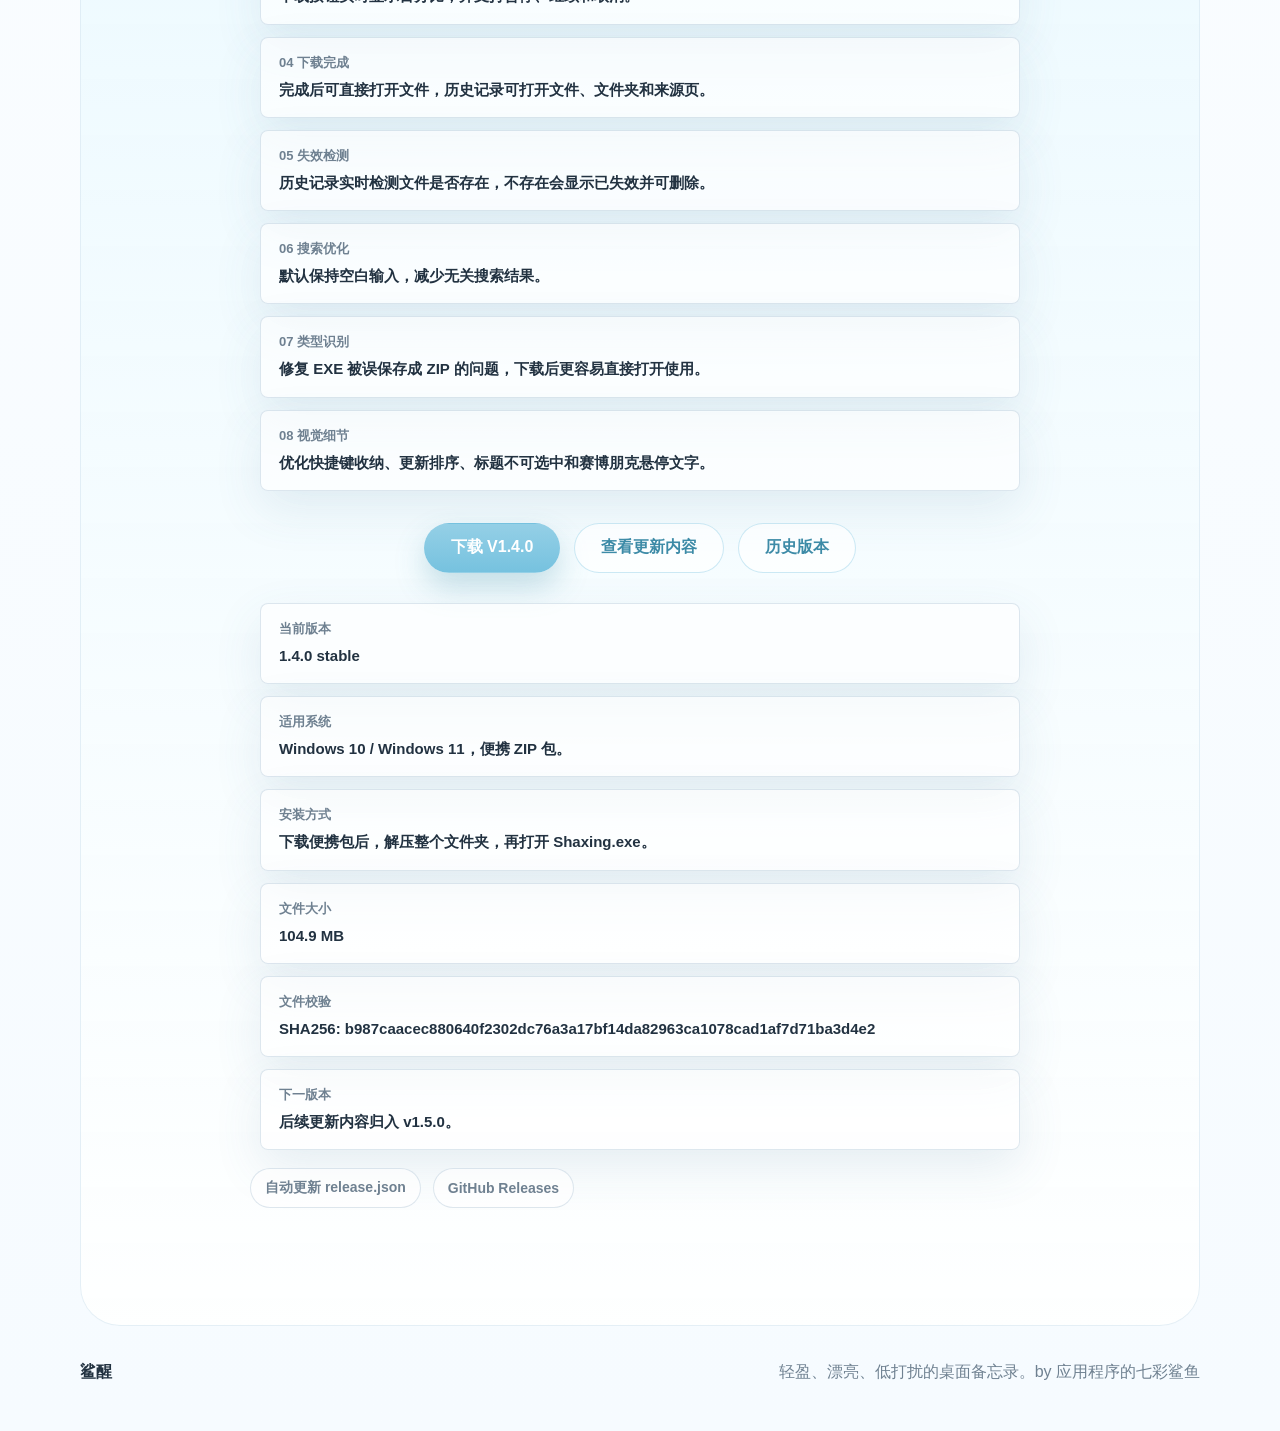
==== commit 1227328b: "Improve homepage hero and retire pixel theme cache" ====
--- a/index.html
+++ b/index.html
@@ -9,7 +9,7 @@
       content="鲨醒是一个 memo-first 的桌面备忘录工具。快速记录、轻量提醒、天气陪伴，让想法和待办不再散落。"
     />
     <link rel="stylesheet" href="./styles.css" onerror="this.onerror=null;this.href='https://yyl1509452223-coder.github.io/shaxingnew/styles.css';" />
-    <link rel="stylesheet" href="./release-pages.css?v=1.4.0-v140-final-v140-final" />
+    <link rel="stylesheet" href="./release-pages.css?v=1.4.0-cyber-theme-fix" />
     <style id="shaxing-release-pages-inline-fallback">
 /* Shaxing release pages v1.2.11-default-glass-v7: real pixel handheld theme + compact history */
 /* 鲨醒版本页增量样式
@@ -1773,6 +1773,70 @@
   .hero-version-pill b { width: 100%; justify-content: center; }
 }
 
+
+
+/* v1.4.0 cyber theme section cleanup */
+.sx14-theme-section .section-copy > p:not(.section-kicker) {
+  display: none !important;
+}
+.sx14-theme-section .section-copy {
+  width: min(980px, 100%);
+  max-width: 980px;
+}
+.sx14-theme-section h2 {
+  max-width: 980px;
+  margin-inline: auto;
+  text-wrap: balance;
+}
+body[data-theme="cyber"] .sx14-theme-section {
+  position: relative;
+  isolation: isolate;
+}
+body[data-theme="cyber"] .sx14-theme-section h2 {
+  font-size: clamp(38px, 4.9vw, 60px);
+  line-height: 1.06;
+  letter-spacing: -0.055em;
+  color: #f5fbff;
+  text-shadow: 0 0 18px rgba(0, 229, 255, 0.20), 0 0 42px rgba(255, 42, 170, 0.10);
+}
+body[data-theme="cyber"] .sx14-theme-grid {
+  max-width: 1120px;
+  gap: 18px;
+}
+body[data-theme="cyber"] .sx14-theme-card {
+  border-color: rgba(0, 229, 255, 0.30);
+  background:
+    radial-gradient(circle at 78% 12%, rgba(255, 42, 170, 0.14), transparent 34%),
+    linear-gradient(180deg, rgba(24, 31, 58, 0.94), rgba(9, 13, 30, 0.90));
+  box-shadow:
+    0 22px 58px rgba(0, 0, 0, 0.30),
+    inset 0 0 0 1px rgba(255, 255, 255, 0.05);
+}
+body[data-theme="cyber"] .sx14-theme-card:hover,
+body[data-theme="cyber"] .sx14-theme-card.active {
+  border-color: rgba(245, 230, 66, 0.84);
+  box-shadow:
+    0 0 0 1px rgba(245, 230, 66, 0.22),
+    0 28px 76px rgba(0, 229, 255, 0.16),
+    0 0 42px rgba(255, 42, 170, 0.14),
+    inset 0 0 0 1px rgba(255, 255, 255, 0.08);
+}
+body[data-theme="cyber"] .sx14-theme-card h3 {
+  color: #f5fbff;
+  text-shadow: none;
+}
+body[data-theme="cyber"] .sx14-theme-card small {
+  color: #b9c9d8;
+}
+body[data-theme="cyber"] .sx14-swatch {
+  border-color: rgba(0, 229, 255, 0.28);
+  box-shadow: inset 0 0 0 1px rgba(255, 255, 255, 0.05);
+}
+body[data-theme="cyber"] .sx14-cyber {
+  border-color: rgba(245, 230, 66, 0.36);
+  box-shadow: inset 0 0 0 2px rgba(0, 229, 255, 0.30), 0 0 24px rgba(255, 42, 170, 0.16);
+}
+
 </style>
       <!-- v1.2.11-pixel-v6-app-like -->
   </head>
@@ -1974,7 +2038,7 @@
         <div class="section-copy reveal">
           <p class="section-kicker">Themes</p>
           <h2>当前软件内的 4 套主题皮肤</h2>
-          <p>官网展示改成和 v1.4.0 软件内一致：默认轻盈毛玻璃、暖白奶油、薄荷清新、赛博朋克；去掉旧的像素掌机展示。</p>
+          
         </div>
 
         <div class="sx14-theme-grid">
--- a/release-pages.css
+++ b/release-pages.css
@@ -1723,3 +1723,66 @@
   .hero-version-pill span,
   .hero-version-pill b { width: 100%; justify-content: center; }
 }
+
+
+/* v1.4.0 cyber theme section cleanup */
+.sx14-theme-section .section-copy > p:not(.section-kicker) {
+  display: none !important;
+}
+.sx14-theme-section .section-copy {
+  width: min(980px, 100%);
+  max-width: 980px;
+}
+.sx14-theme-section h2 {
+  max-width: 980px;
+  margin-inline: auto;
+  text-wrap: balance;
+}
+body[data-theme="cyber"] .sx14-theme-section {
+  position: relative;
+  isolation: isolate;
+}
+body[data-theme="cyber"] .sx14-theme-section h2 {
+  font-size: clamp(38px, 4.9vw, 60px);
+  line-height: 1.06;
+  letter-spacing: -0.055em;
+  color: #f5fbff;
+  text-shadow: 0 0 18px rgba(0, 229, 255, 0.20), 0 0 42px rgba(255, 42, 170, 0.10);
+}
+body[data-theme="cyber"] .sx14-theme-grid {
+  max-width: 1120px;
+  gap: 18px;
+}
+body[data-theme="cyber"] .sx14-theme-card {
+  border-color: rgba(0, 229, 255, 0.30);
+  background:
+    radial-gradient(circle at 78% 12%, rgba(255, 42, 170, 0.14), transparent 34%),
+    linear-gradient(180deg, rgba(24, 31, 58, 0.94), rgba(9, 13, 30, 0.90));
+  box-shadow:
+    0 22px 58px rgba(0, 0, 0, 0.30),
+    inset 0 0 0 1px rgba(255, 255, 255, 0.05);
+}
+body[data-theme="cyber"] .sx14-theme-card:hover,
+body[data-theme="cyber"] .sx14-theme-card.active {
+  border-color: rgba(245, 230, 66, 0.84);
+  box-shadow:
+    0 0 0 1px rgba(245, 230, 66, 0.22),
+    0 28px 76px rgba(0, 229, 255, 0.16),
+    0 0 42px rgba(255, 42, 170, 0.14),
+    inset 0 0 0 1px rgba(255, 255, 255, 0.08);
+}
+body[data-theme="cyber"] .sx14-theme-card h3 {
+  color: #f5fbff;
+  text-shadow: none;
+}
+body[data-theme="cyber"] .sx14-theme-card small {
+  color: #b9c9d8;
+}
+body[data-theme="cyber"] .sx14-swatch {
+  border-color: rgba(0, 229, 255, 0.28);
+  box-shadow: inset 0 0 0 1px rgba(255, 255, 255, 0.05);
+}
+body[data-theme="cyber"] .sx14-cyber {
+  border-color: rgba(245, 230, 66, 0.36);
+  box-shadow: inset 0 0 0 2px rgba(0, 229, 255, 0.30), 0 0 24px rgba(255, 42, 170, 0.16);
+}
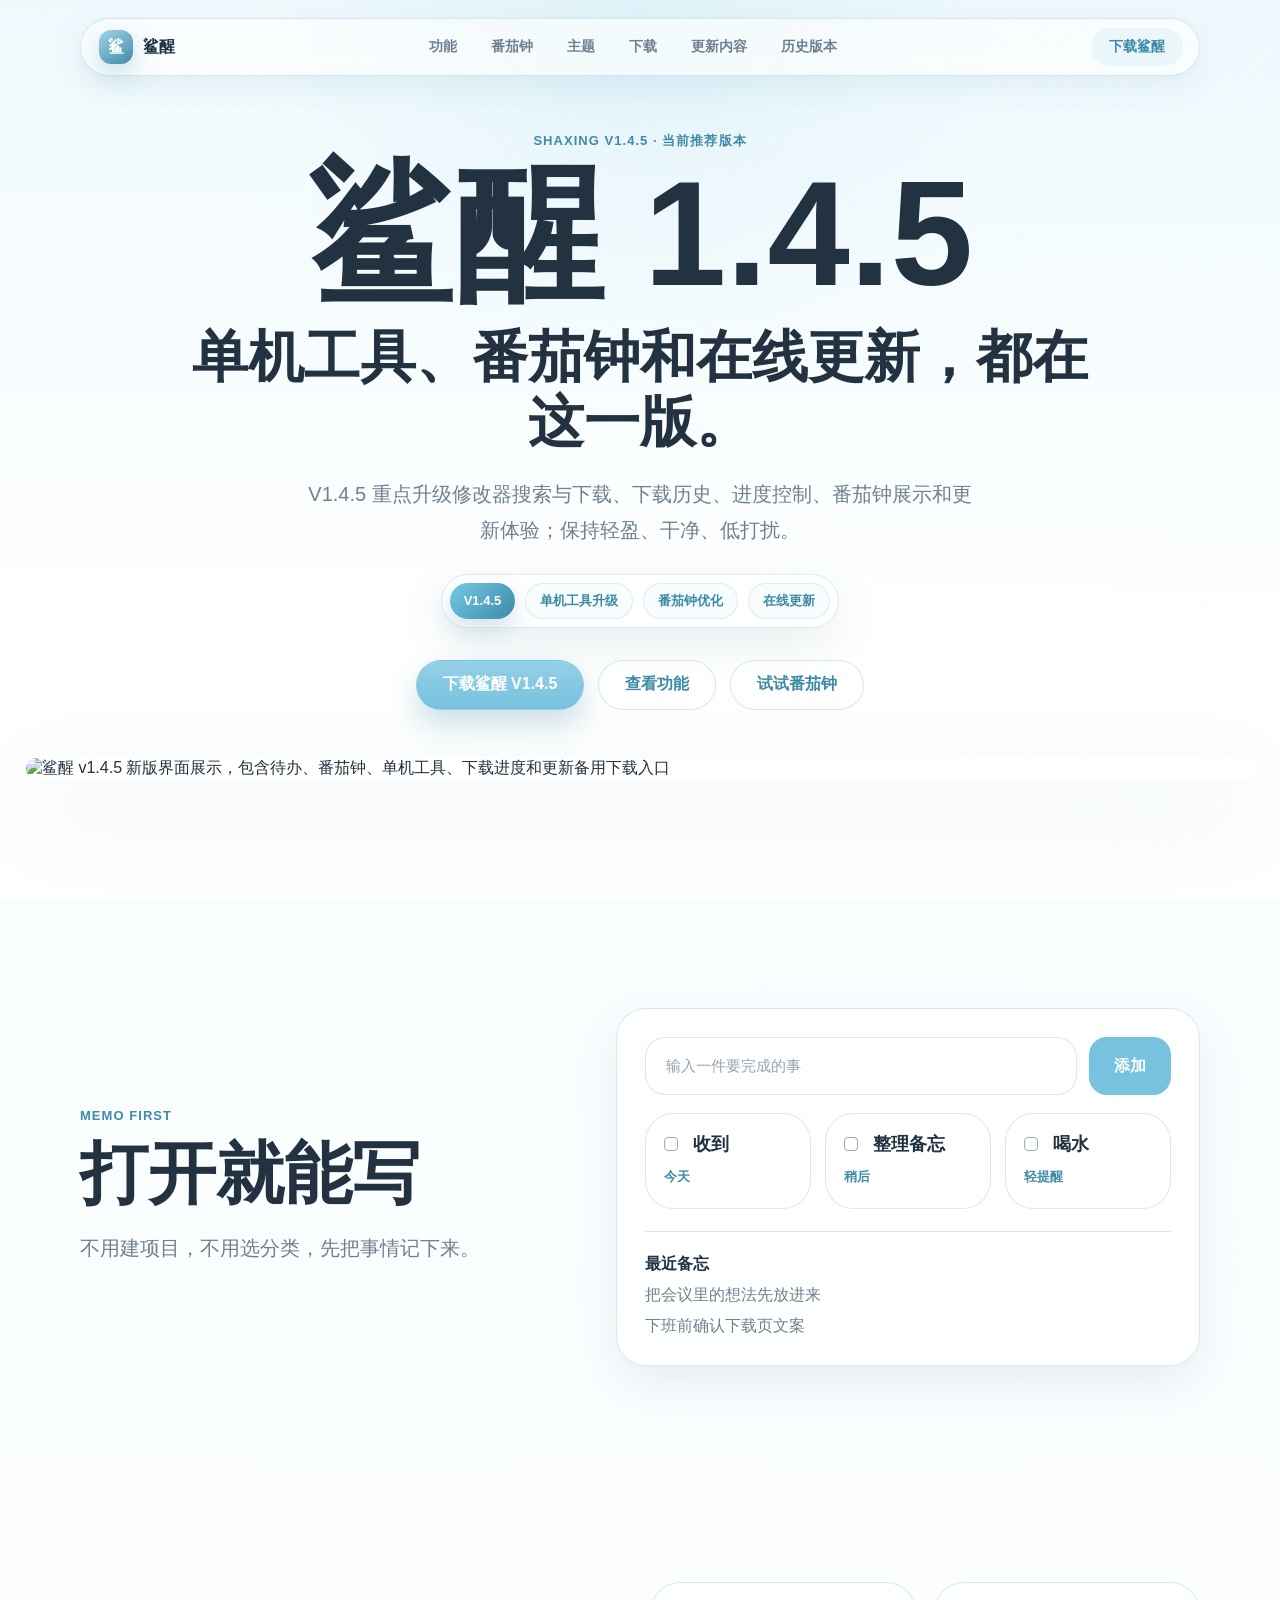
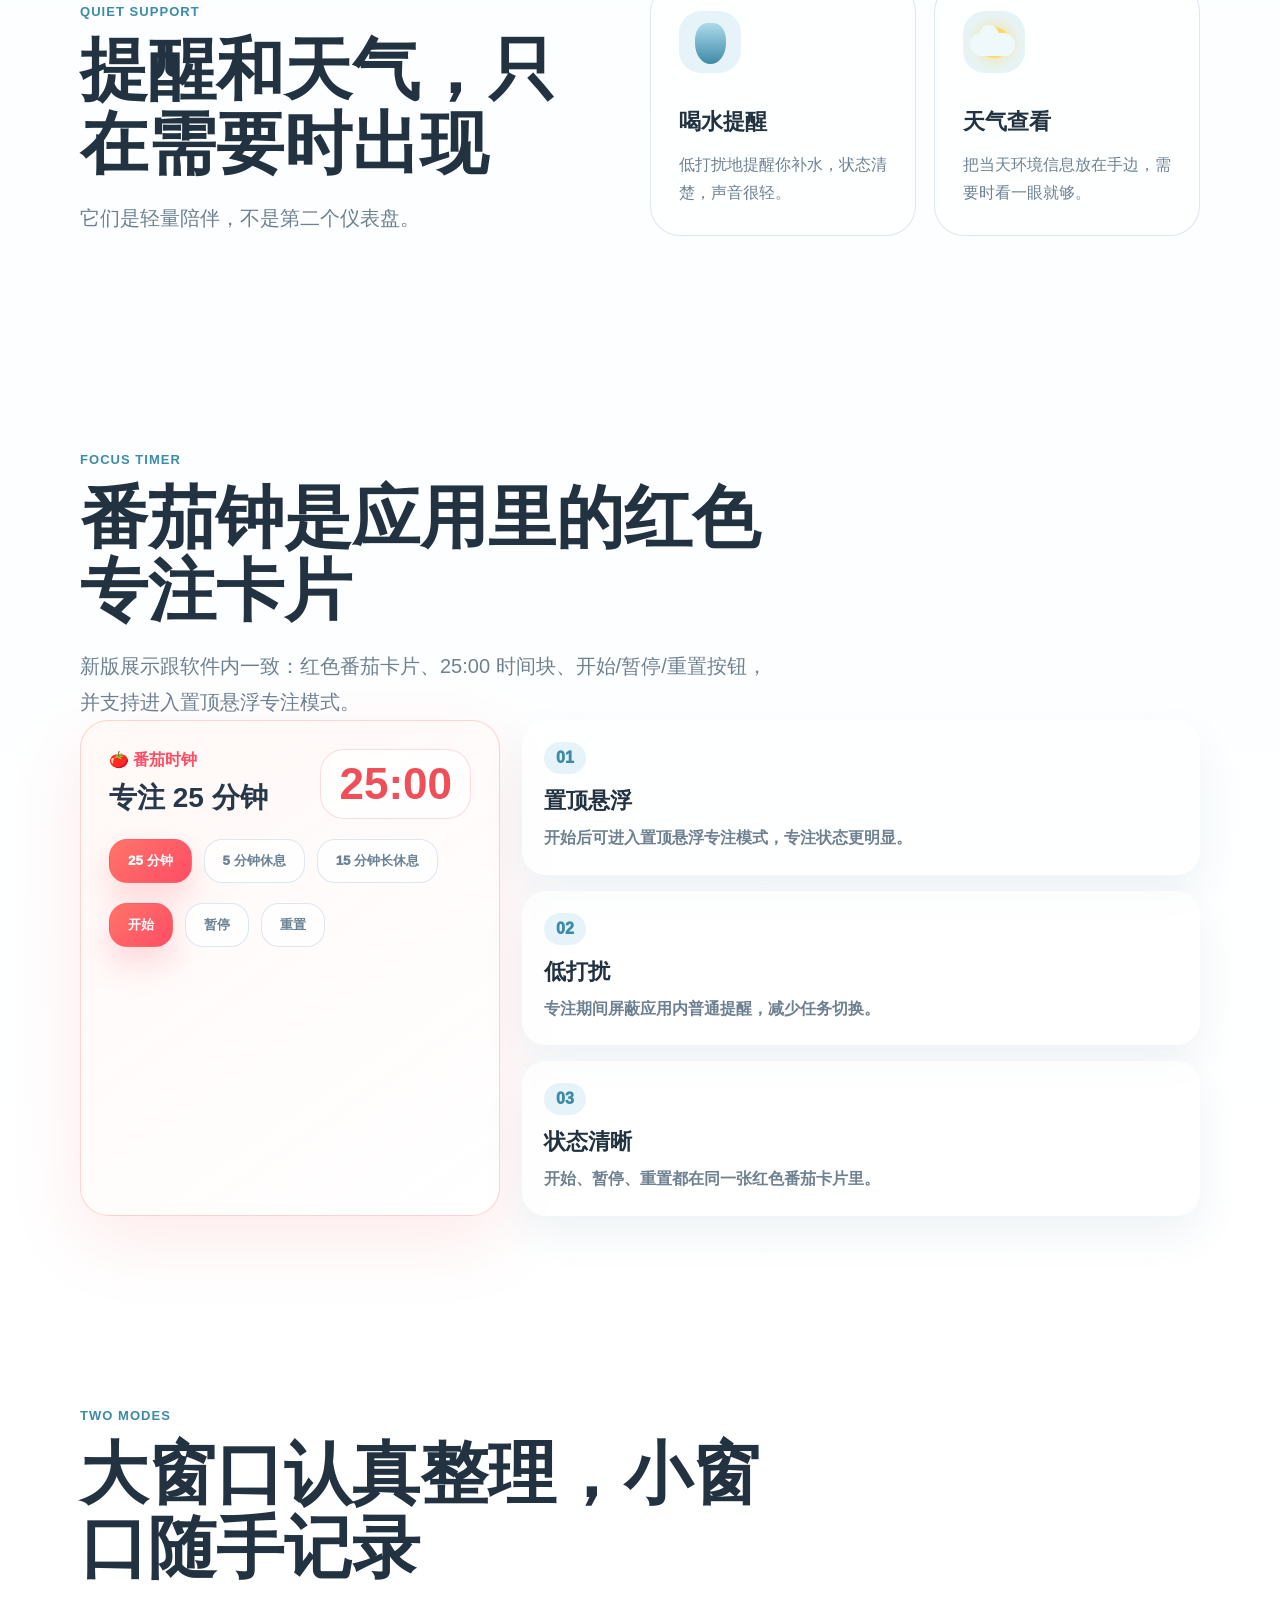
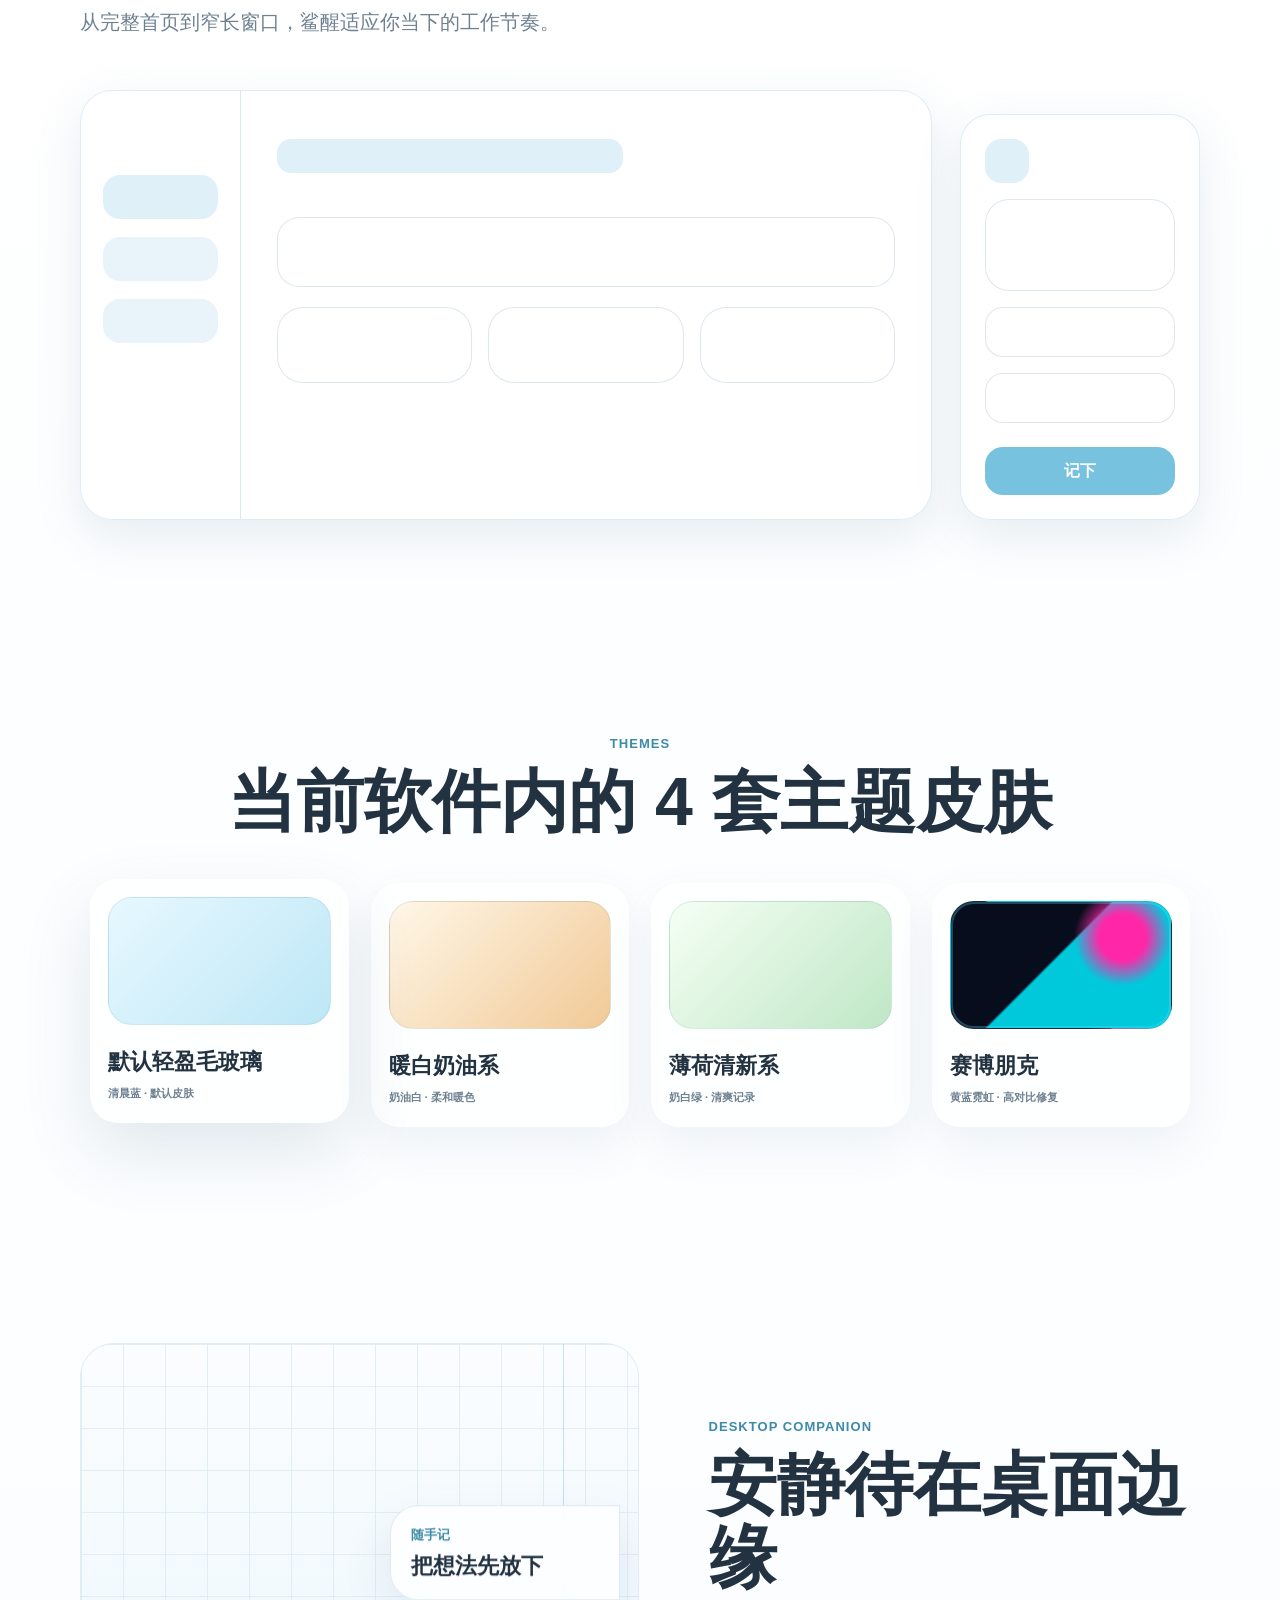
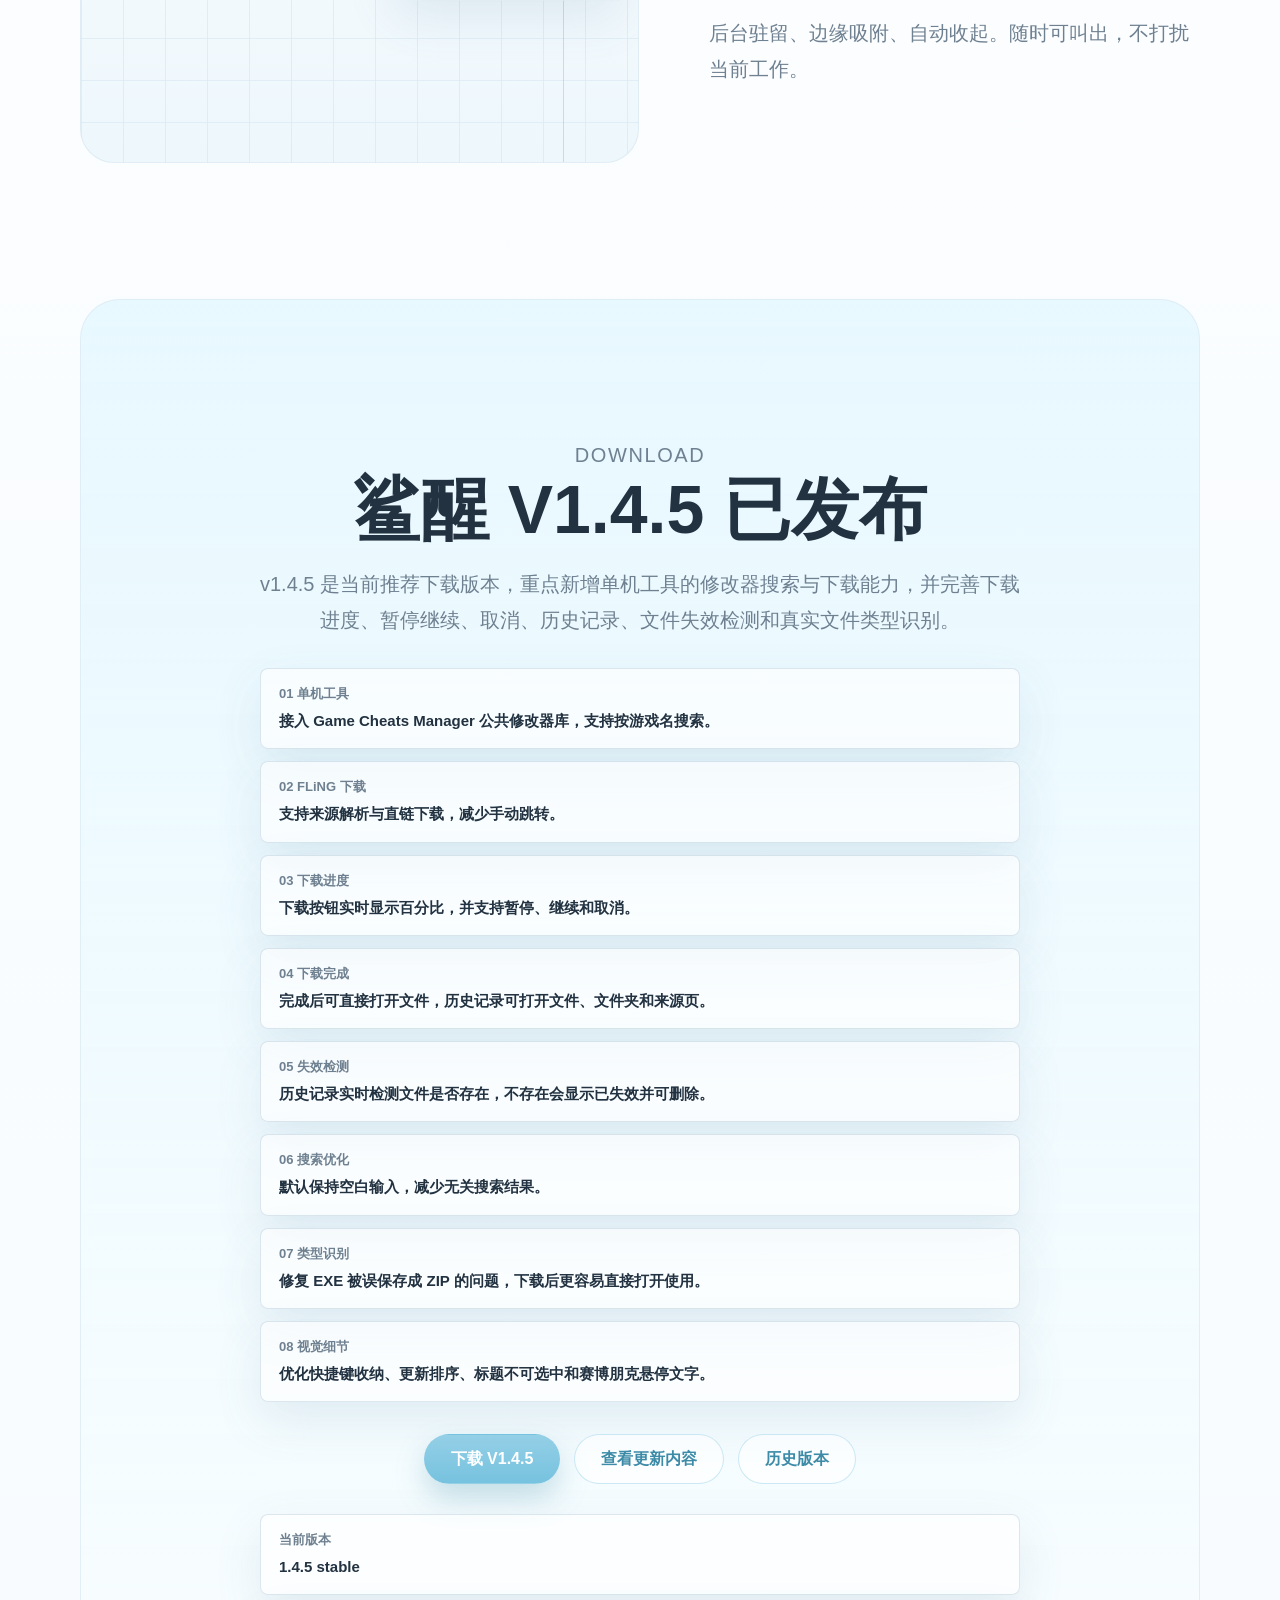
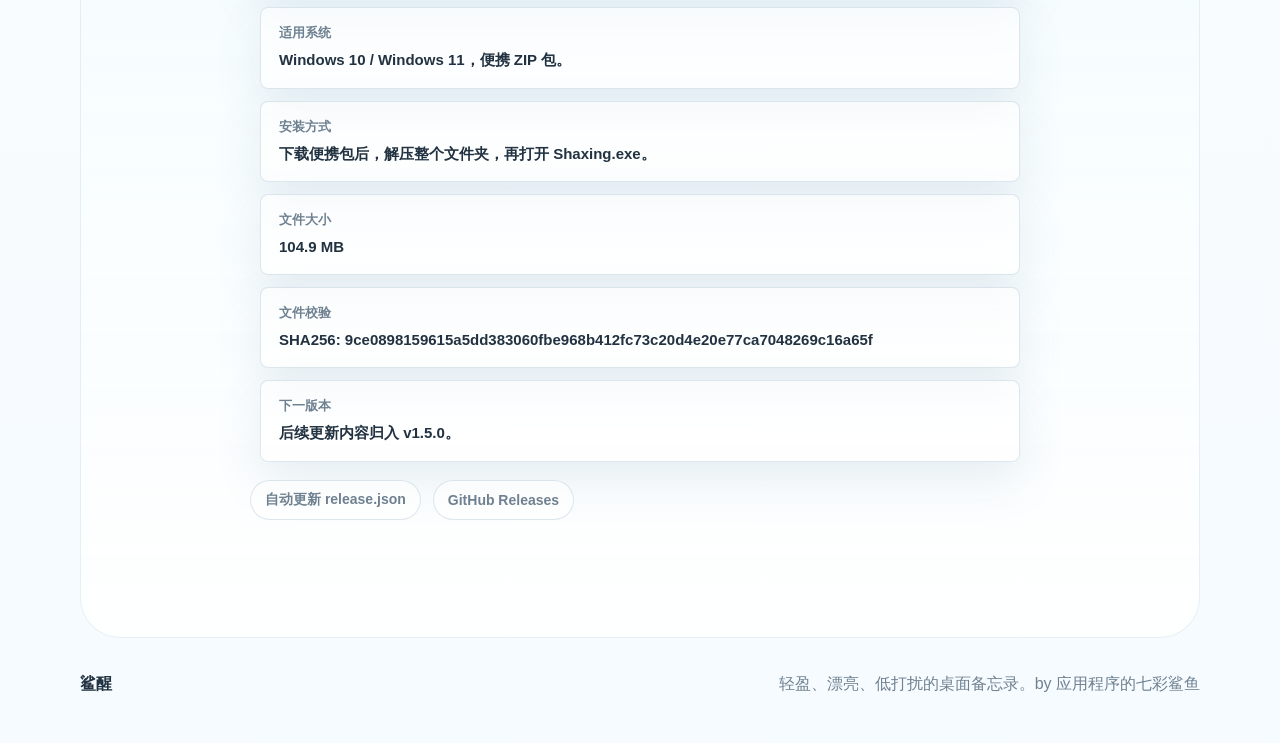
==== commit 9c7d9e06: "Publish Shaxing v1.4.5" ====
--- a/index.html
+++ b/index.html
@@ -9,7 +9,7 @@
       content="鲨醒是一个 memo-first 的桌面备忘录工具。快速记录、轻量提醒、天气陪伴，让想法和待办不再散落。"
     />
     <link rel="stylesheet" href="./styles.css" onerror="this.onerror=null;this.href='https://yyl1509452223-coder.github.io/shaxingnew/styles.css';" />
-    <link rel="stylesheet" href="./release-pages.css?v=1.4.0-cyber-theme-fix" />
+    <link rel="stylesheet" href="./release-pages.css?v=1.4.5-cyber-theme-fix" />
     <style id="shaxing-release-pages-inline-fallback">
 /* Shaxing release pages v1.2.11-default-glass-v7: real pixel handheld theme + compact history */
 /* 鲨醒版本页增量样式
@@ -1635,7 +1635,7 @@
 }
 
     
-/* v1.4.0 homepage refresh: real app preview, real pomodoro, current themes */
+/* v1.4.5 homepage refresh: real app preview, real pomodoro, current themes */
 .product-stage img{object-fit:contain;}
 .sx14-pomodoro-section{grid-template-columns:minmax(280px,.72fr) minmax(520px,1fr);gap:54px;align-items:center;}
 .sx14-pomodoro-demo{display:grid;grid-template-columns:minmax(320px,420px) minmax(260px,1fr);gap:22px;align-items:stretch;}
@@ -1670,7 +1670,7 @@
 
 
 
-/* v1.4.0 premium homepage hero: cleaner Apple/iPhone-like product presentation */
+/* v1.4.5 premium homepage hero: cleaner Apple/iPhone-like product presentation */
 .product-stage {
   width: min(1320px, 96vw);
   margin-top: 48px;
@@ -1690,7 +1690,7 @@
   .product-stage img { border-radius: 24px; }
 }
 
-/* v1.4.0 retired-theme safety: even if an old cache writes pixel, render as the default glass theme. */
+/* v1.4.5 retired-theme safety: even if an old cache writes pixel, render as the default glass theme. */
 body[data-theme="pixel"] {
   --bg-a: #f8fdff;
   --bg-b: #e5f5fb;
@@ -1731,7 +1731,7 @@
 
 
 
-/* v1.4.0 hero highlight */
+/* v1.4.5 hero highlight */
 .hero-version-pill {
   display: inline-flex;
   align-items: center;
@@ -1775,7 +1775,7 @@
 
 
 
-/* v1.4.0 cyber theme section cleanup */
+/* v1.4.5 cyber theme section cleanup */
 .sx14-theme-section .section-copy > p:not(.section-kicker) {
   display: none !important;
 }
@@ -1852,13 +1852,13 @@
         <a href="#pomodoro">番茄钟</a>
         <a href="#themes">主题</a>
         <a href="#download">下载</a>
-        <a href="./release-notes-v1.4.0.html">更新内容</a>
+        <a href="./release-notes-v1.4.5.html">更新内容</a>
         <a href="./versions.html">历史版本</a>
       </nav>
 
       <a
         class="nav-download"
-        href="https://github.com/yyl1509452223-coder/shaxingnew/releases/download/v1.4.0/Shaxing-Portable-v1.4.0.zip"
+        href="https://github.com/yyl1509452223-coder/shaxingnew/releases/download/v1.4.5/Shaxing-Portable-v1.4.5.zip"
         data-download-link
       >下载鲨醒</a>
     </header>
@@ -1866,22 +1866,22 @@
     <main id="top">
       <section class="hero">
         <div class="hero-inner">
-          <p class="eyebrow reveal">Shaxing V1.4.0 · 当前推荐版本</p>
-          <h1 class="hero-title reveal">鲨醒 1.4.0</h1>
+          <p class="eyebrow reveal">Shaxing V1.4.5 · 当前推荐版本</p>
+          <h1 class="hero-title reveal">鲨醒 1.4.5</h1>
           <p class="hero-line reveal">单机工具、番茄钟和在线更新，都在这一版。</p>
           <p class="hero-copy reveal">
-            V1.4.0 重点升级修改器搜索与下载、下载历史、进度控制、番茄钟展示和更新体验；保持轻盈、干净、低打扰。
+            V1.4.5 重点升级修改器搜索与下载、下载历史、进度控制、番茄钟展示和更新体验；保持轻盈、干净、低打扰。
           </p>
-          <div class="hero-version-pill reveal" aria-label="鲨醒 V1.4.0 版本重点">
-            <span>V1.4.0</span><b>单机工具升级</b><b>番茄钟优化</b><b>在线更新</b>
+          <div class="hero-version-pill reveal" aria-label="鲨醒 V1.4.5 版本重点">
+            <span>V1.4.5</span><b>单机工具升级</b><b>番茄钟优化</b><b>在线更新</b>
           </div>
 
           <div class="hero-actions reveal">
             <a
               class="button primary"
-              href="https://github.com/yyl1509452223-coder/shaxingnew/releases/download/v1.4.0/Shaxing-Portable-v1.4.0.zip"
+              href="https://github.com/yyl1509452223-coder/shaxingnew/releases/download/v1.4.5/Shaxing-Portable-v1.4.5.zip"
               data-download-link
-            >下载鲨醒 V1.4.0</a>
+            >下载鲨醒 V1.4.5</a>
             <a class="button secondary" href="#features">查看功能</a>
             <a class="button secondary" href="#pomodoro">试试番茄钟</a>
           </div>
@@ -1889,8 +1889,8 @@
 
         <div class="product-stage reveal" aria-label="鲨醒产品界面预览">
           <img
-            src="./assets/shaxing-product-v1.4.0.png?v=home-v140-clean-large"
-            alt="鲨醒 v1.4.0 新版界面展示，包含待办、番茄钟、单机工具、下载进度和更新备用下载入口"
+            src="./assets/shaxing-product-v1.4.5.png?v=home-v140-clean-large"
+            alt="鲨醒 v1.4.5 新版界面展示，包含待办、番茄钟、单机工具、下载进度和更新备用下载入口"
           />
         </div>
       </section>
@@ -2084,12 +2084,12 @@
       <section class="download-section" id="download">
         <div class="download-inner reveal">
           <p class="section-kicker">Download</p>
-          <h2>鲨醒 V1.4.0 已发布</h2>
+          <h2>鲨醒 V1.4.5 已发布</h2>
           <p>
-            v1.4.0 是当前推荐下载版本，重点新增单机工具的修改器搜索与下载能力，并完善下载进度、暂停继续、取消、历史记录、文件失效检测和真实文件类型识别。
+            v1.4.5 是当前推荐下载版本，重点新增单机工具的修改器搜索与下载能力，并完善下载进度、暂停继续、取消、历史记录、文件失效检测和真实文件类型识别。
           </p>
 
-          <div class="release-panel" aria-label="鲨醒 V1.4.0 更新公告">
+          <div class="release-panel" aria-label="鲨醒 V1.4.5 更新公告">
             <div><span>01 单机工具</span><strong>接入 Game Cheats Manager 公共修改器库，支持按游戏名搜索。</strong></div>
             <div><span>02 FLiNG 下载</span><strong>支持来源解析与直链下载，减少手动跳转。</strong></div>
             <div><span>03 下载进度</span><strong>下载按钮实时显示百分比，并支持暂停、继续和取消。</strong></div>
@@ -2101,17 +2101,17 @@
           </div>
 
           <div class="download-actions">
-            <a class="button primary" href="https://github.com/yyl1509452223-coder/shaxingnew/releases/download/v1.4.0/Shaxing-Portable-v1.4.0.zip" aria-label="下载鲨醒 V1.4.0 最新版" data-download-link>下载 V1.4.0</a>
-            <a class="button secondary" href="./release-notes-v1.4.0.html" aria-label="查看鲨醒 V1.4.0 更新内容">查看更新内容</a>
+            <a class="button primary" href="https://github.com/yyl1509452223-coder/shaxingnew/releases/download/v1.4.5/Shaxing-Portable-v1.4.5.zip" aria-label="下载鲨醒 V1.4.5 最新版" data-download-link>下载 V1.4.5</a>
+            <a class="button secondary" href="./release-notes-v1.4.5.html" aria-label="查看鲨醒 V1.4.5 更新内容">查看更新内容</a>
             <a class="button secondary" href="./versions.html" aria-label="查看鲨醒历史版本">历史版本</a>
           </div>
 
           <div class="release-panel" aria-label="安装流程和版本信息">
-            <div><span>当前版本</span><strong>1.4.0 stable</strong></div>
+            <div><span>当前版本</span><strong>1.4.5 stable</strong></div>
             <div><span>适用系统</span><strong>Windows 10 / Windows 11，便携 ZIP 包。</strong></div>
             <div><span>安装方式</span><strong>下载便携包后，解压整个文件夹，再打开 Shaxing.exe。</strong></div>
             <div><span>文件大小</span><strong>104.9 MB</strong></div>
-            <div><span>文件校验</span><strong>SHA256: b987caacec880640f2302dc76a3a17bf14da82963ca1078cad1af7d71ba3d4e2</strong></div>
+            <div><span>文件校验</span><strong>SHA256: 9ce0898159615a5dd383060fbe968b412fc73c20d4e20e77ca7048269c16a65f</strong></div>
             <div><span>下一版本</span><strong>后续更新内容归入 v1.5.0。</strong></div>
           </div>
 
@@ -2128,7 +2128,7 @@
       <p>轻盈、漂亮、低打扰的桌面备忘录。by 应用程序的七彩鲨鱼</p>
     </footer>
 
-    <script src="./script.js?v=1.4.0-v140-final" onerror="const s=document.createElement('script');s.src='https://yyl1509452223-coder.github.io/shaxingnew/script.js?v=1.4.0-v140-final';document.body.appendChild(s);"></script>
-    <script src="./release-pages.js?v=1.4.0-v140-final-v140-final"></script>
+    <script src="./script.js?v=1.4.5-v140-final" onerror="const s=document.createElement('script');s.src='https://yyl1509452223-coder.github.io/shaxingnew/script.js?v=1.4.5-v140-final';document.body.appendChild(s);"></script>
+    <script src="./release-pages.js?v=1.4.5-v140-final-v140-final"></script>
   </body>
 </html>
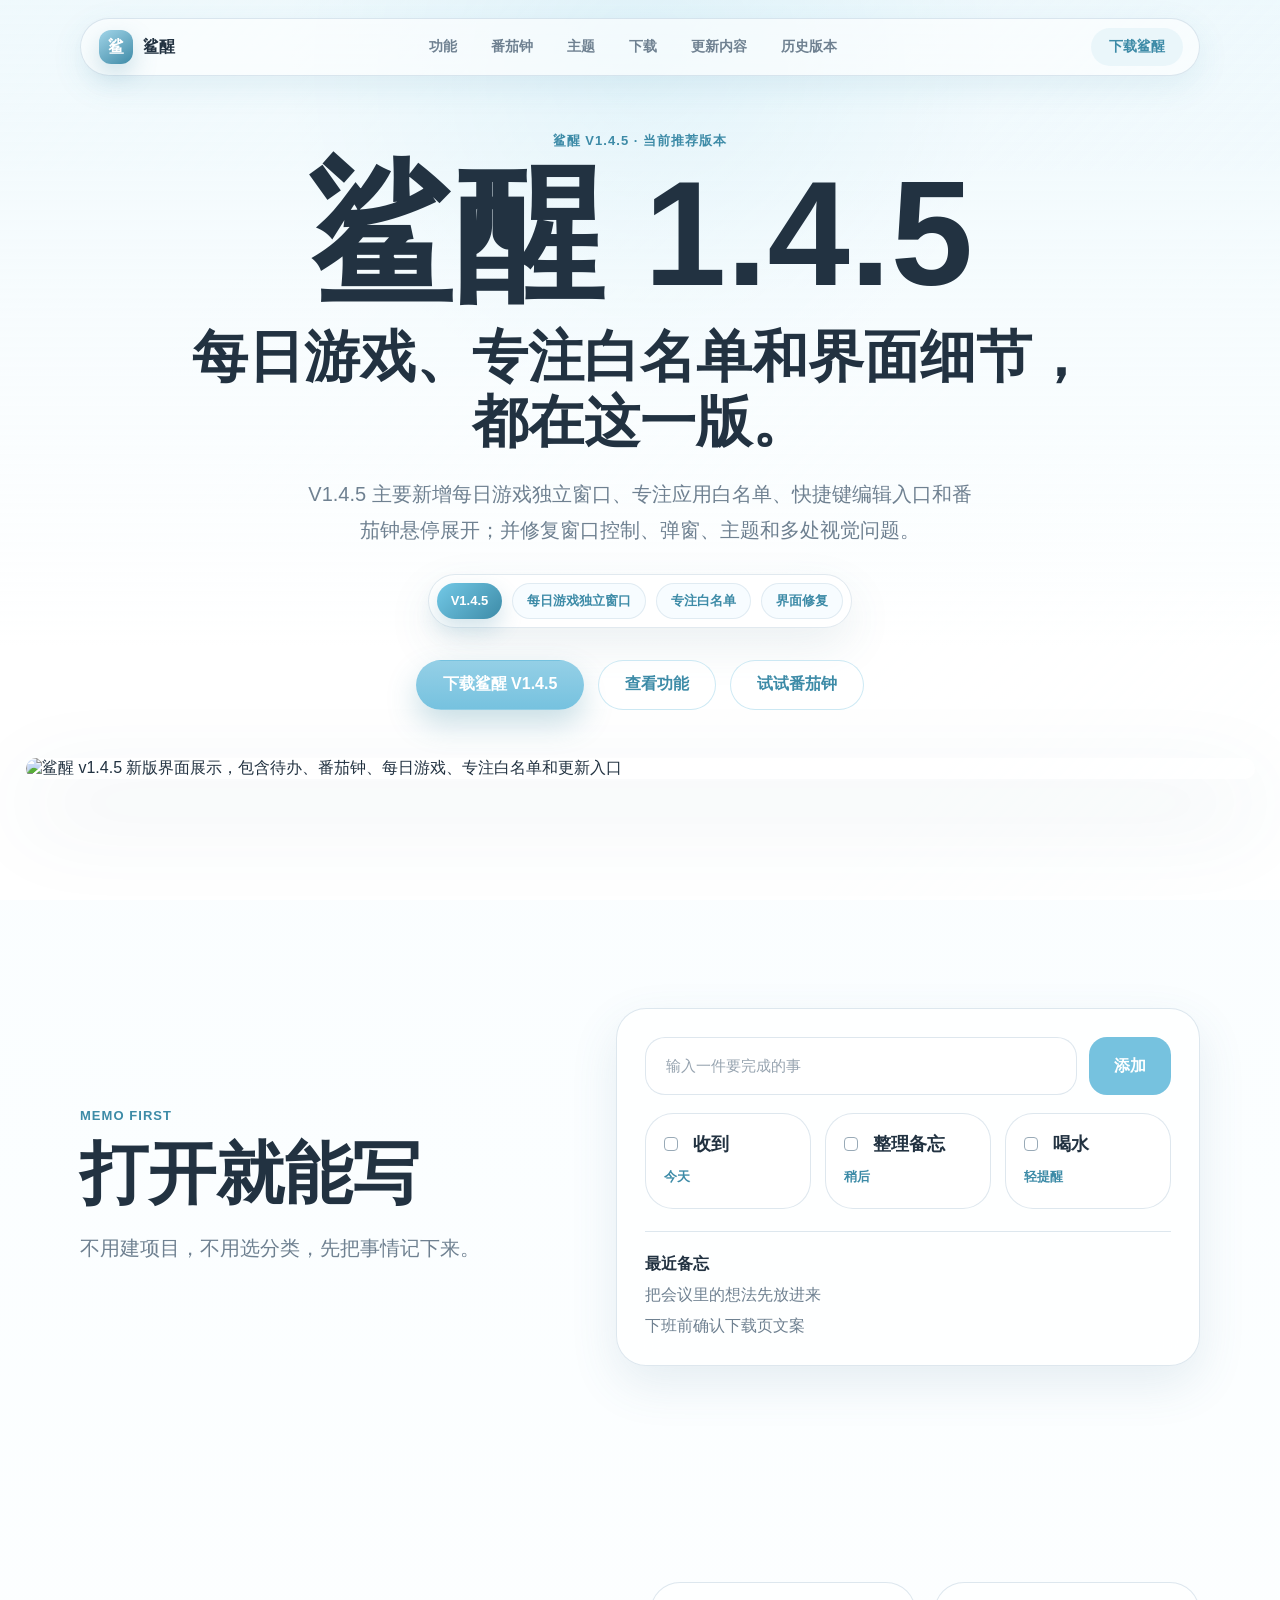
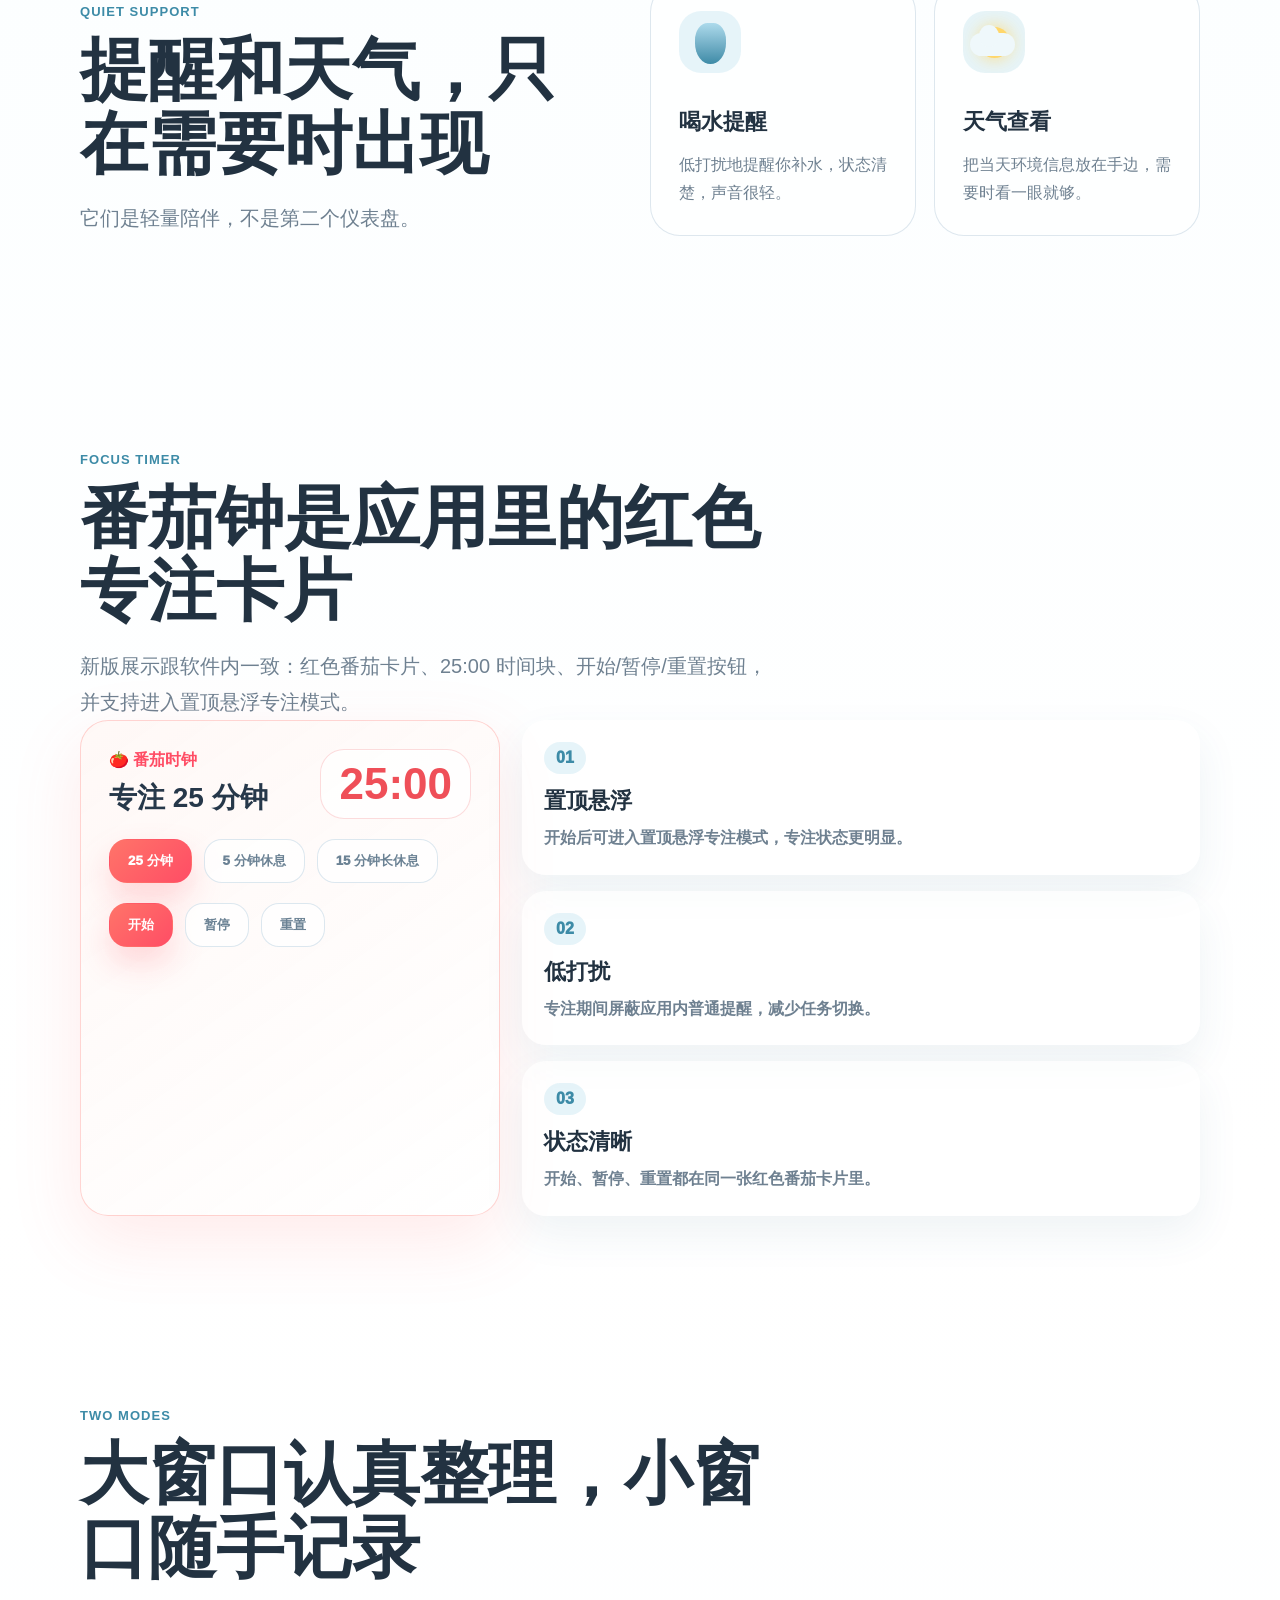
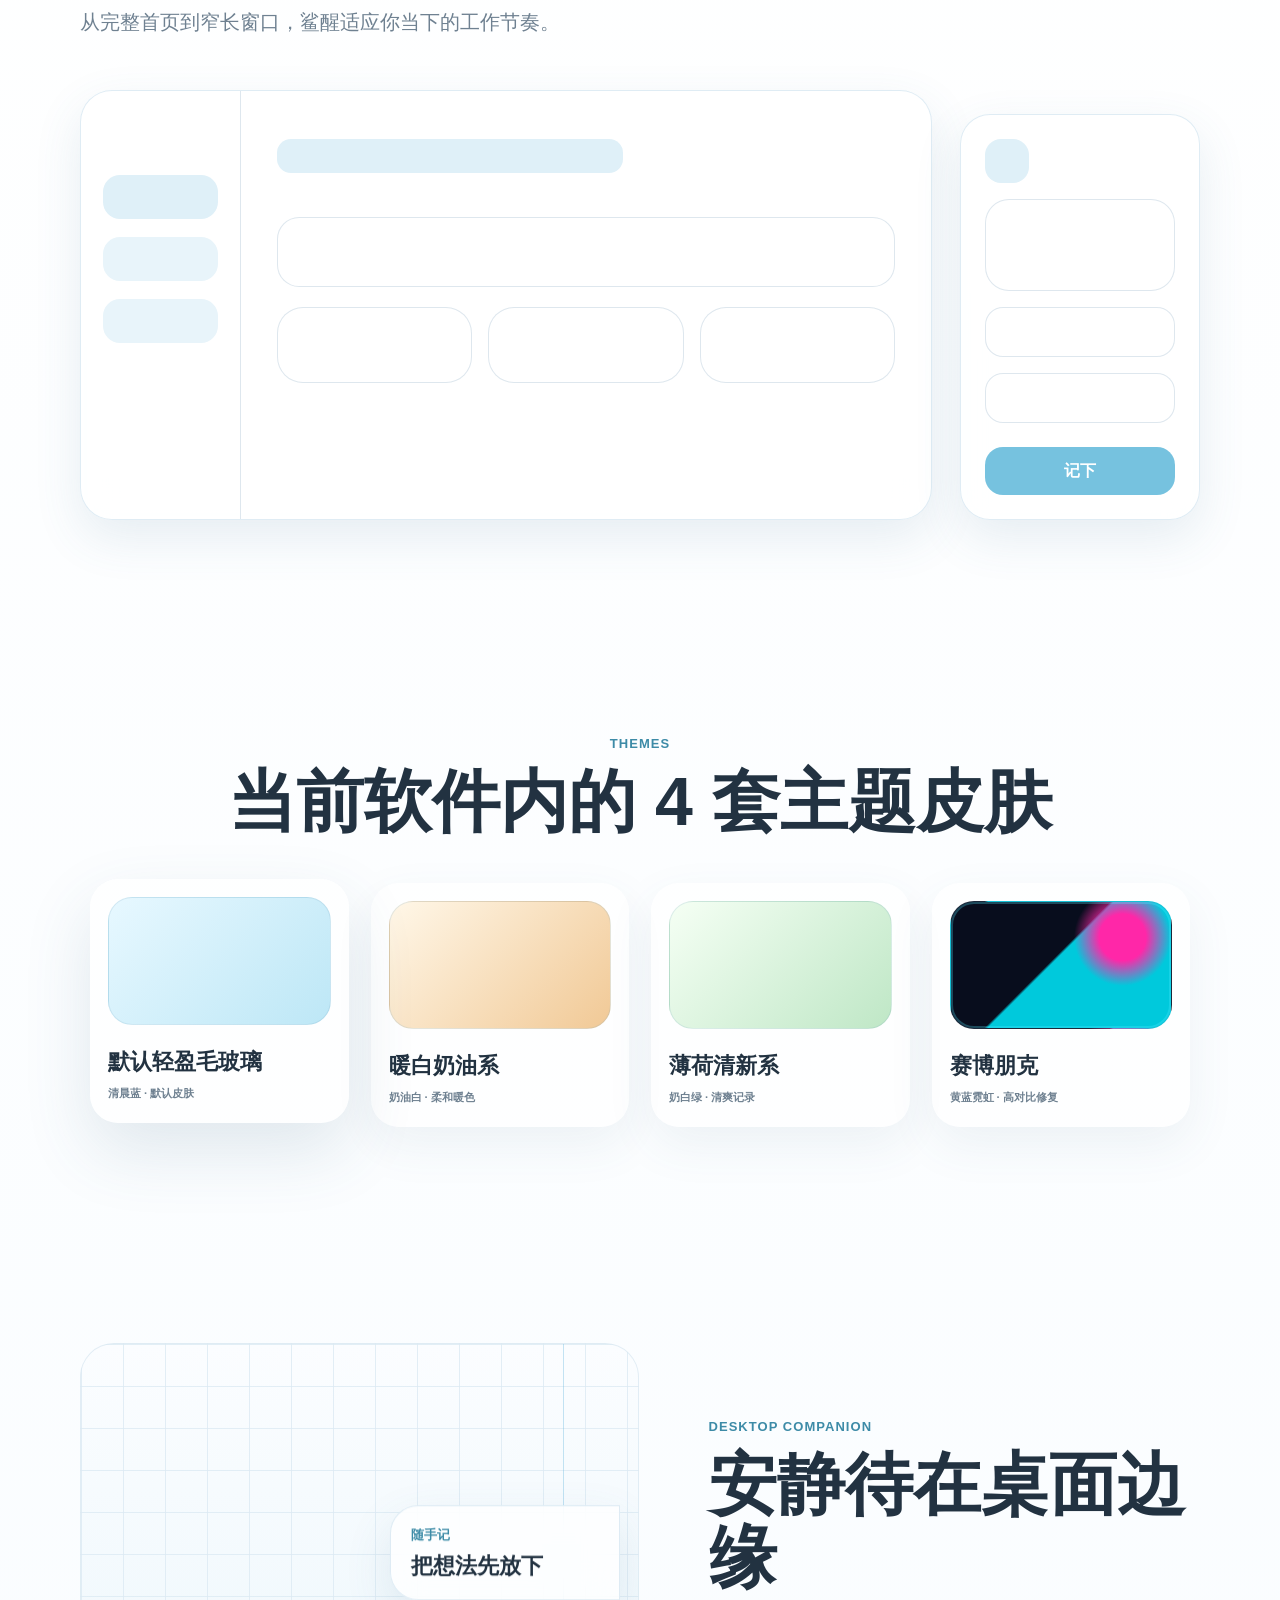
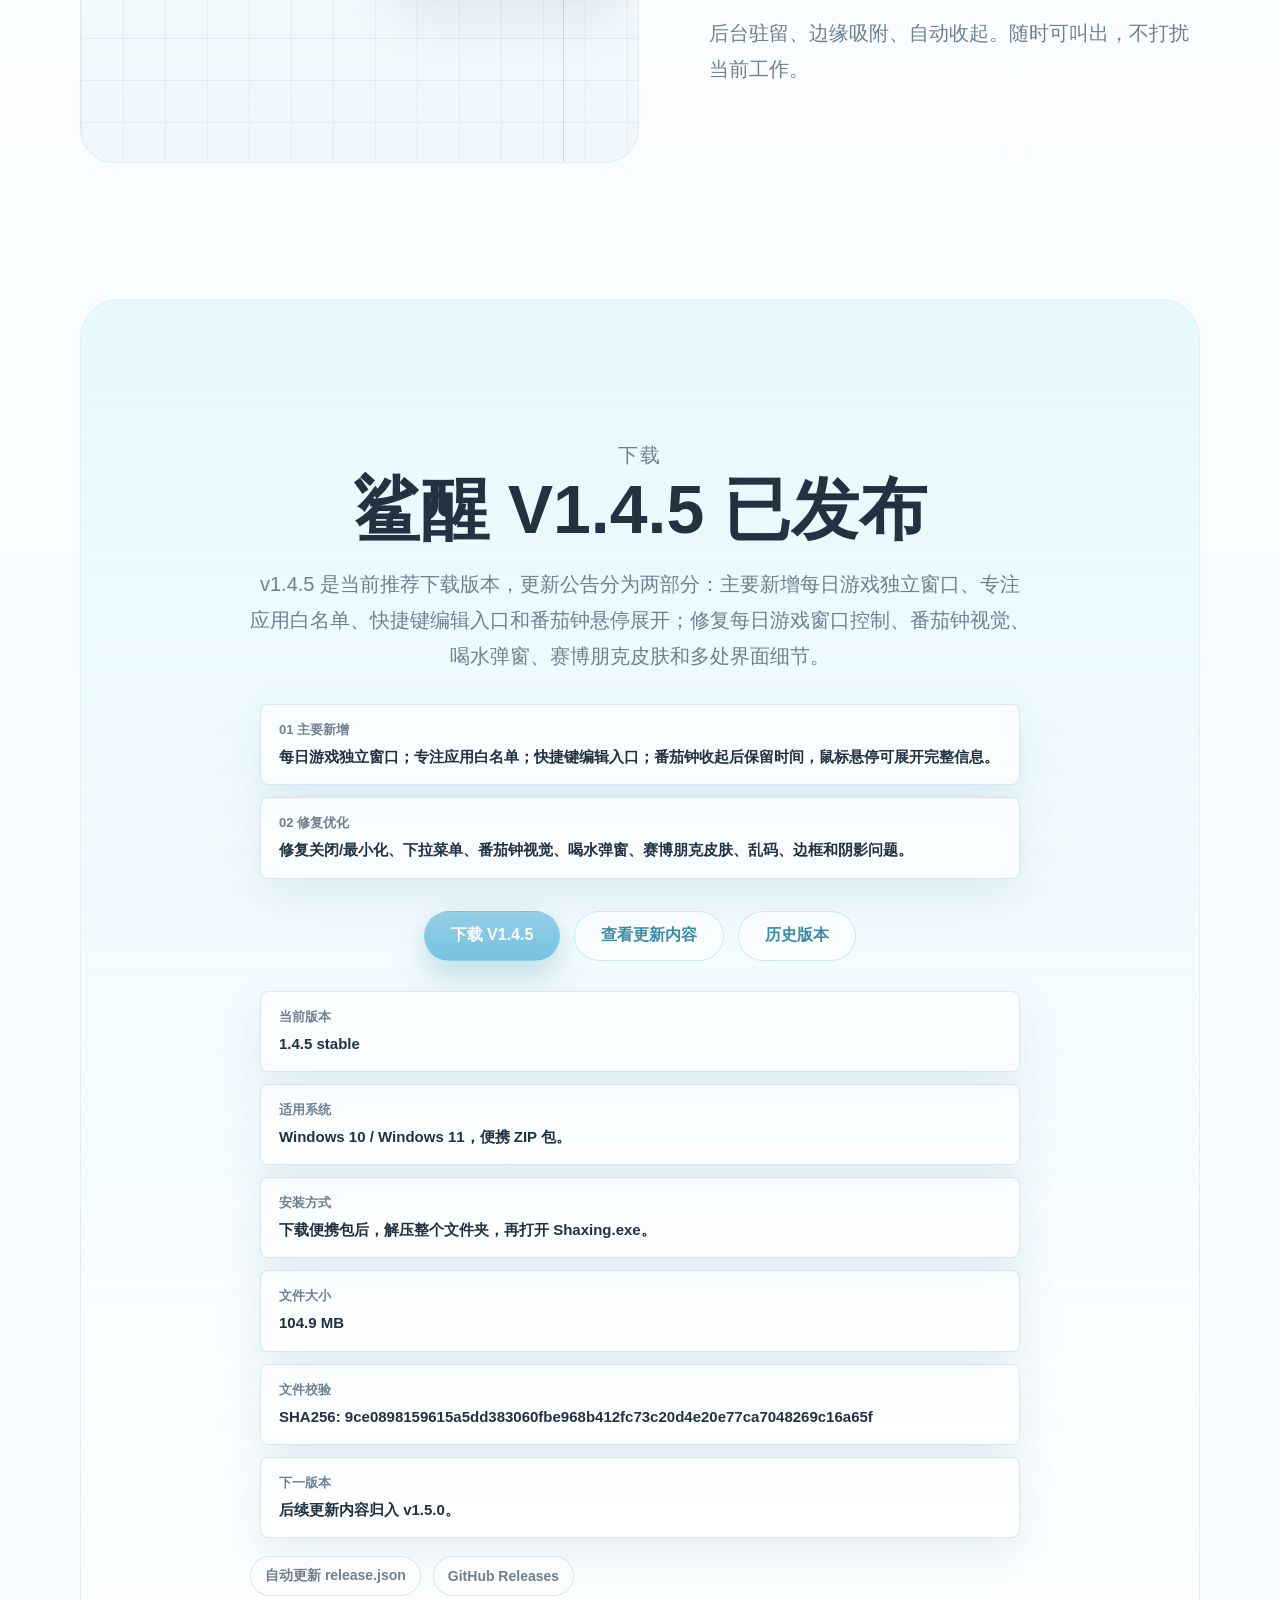
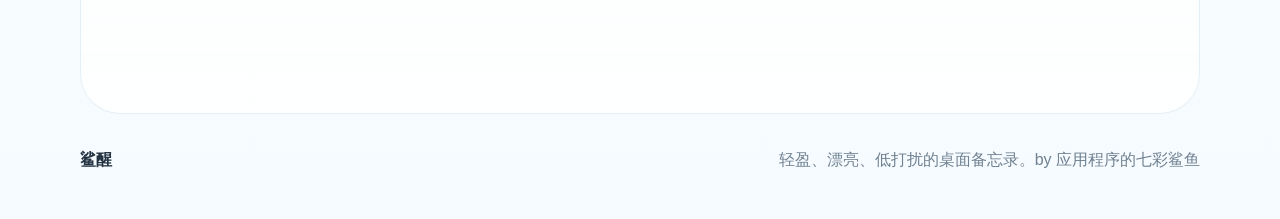
==== commit f3fe42da: "Update v1.4.5 Chinese announcement: index.html" ====
--- a/index.html
+++ b/index.html
@@ -1866,14 +1866,14 @@
     <main id="top">
       <section class="hero">
         <div class="hero-inner">
-          <p class="eyebrow reveal">Shaxing V1.4.5 · 当前推荐版本</p>
+          <p class="eyebrow reveal">鲨醒 V1.4.5 · 当前推荐版本</p>
           <h1 class="hero-title reveal">鲨醒 1.4.5</h1>
-          <p class="hero-line reveal">单机工具、番茄钟和在线更新，都在这一版。</p>
+          <p class="hero-line reveal">每日游戏、专注白名单和界面细节，都在这一版。</p>
           <p class="hero-copy reveal">
-            V1.4.5 重点升级修改器搜索与下载、下载历史、进度控制、番茄钟展示和更新体验；保持轻盈、干净、低打扰。
+            V1.4.5 主要新增每日游戏独立窗口、专注应用白名单、快捷键编辑入口和番茄钟悬停展开；并修复窗口控制、弹窗、主题和多处视觉问题。
           </p>
           <div class="hero-version-pill reveal" aria-label="鲨醒 V1.4.5 版本重点">
-            <span>V1.4.5</span><b>单机工具升级</b><b>番茄钟优化</b><b>在线更新</b>
+            <span>V1.4.5</span><b>每日游戏独立窗口</b><b>专注白名单</b><b>界面修复</b>
           </div>
 
           <div class="hero-actions reveal">
@@ -1890,7 +1890,7 @@
         <div class="product-stage reveal" aria-label="鲨醒产品界面预览">
           <img
             src="./assets/shaxing-product-v1.4.5.png?v=home-v140-clean-large"
-            alt="鲨醒 v1.4.5 新版界面展示，包含待办、番茄钟、单机工具、下载进度和更新备用下载入口"
+            alt="鲨醒 v1.4.5 新版界面展示，包含待办、番茄钟、每日游戏、专注白名单和更新入口"
           />
         </div>
       </section>
@@ -2083,21 +2083,15 @@
 
       <section class="download-section" id="download">
         <div class="download-inner reveal">
-          <p class="section-kicker">Download</p>
+          <p class="section-kicker">下载</p>
           <h2>鲨醒 V1.4.5 已发布</h2>
           <p>
-            v1.4.5 是当前推荐下载版本，重点新增单机工具的修改器搜索与下载能力，并完善下载进度、暂停继续、取消、历史记录、文件失效检测和真实文件类型识别。
+            v1.4.5 是当前推荐下载版本，更新公告分为两部分：主要新增每日游戏独立窗口、专注应用白名单、快捷键编辑入口和番茄钟悬停展开；修复每日游戏窗口控制、番茄钟视觉、喝水弹窗、赛博朋克皮肤和多处界面细节。
           </p>
 
           <div class="release-panel" aria-label="鲨醒 V1.4.5 更新公告">
-            <div><span>01 单机工具</span><strong>接入 Game Cheats Manager 公共修改器库，支持按游戏名搜索。</strong></div>
-            <div><span>02 FLiNG 下载</span><strong>支持来源解析与直链下载，减少手动跳转。</strong></div>
-            <div><span>03 下载进度</span><strong>下载按钮实时显示百分比，并支持暂停、继续和取消。</strong></div>
-            <div><span>04 下载完成</span><strong>完成后可直接打开文件，历史记录可打开文件、文件夹和来源页。</strong></div>
-            <div><span>05 失效检测</span><strong>历史记录实时检测文件是否存在，不存在会显示已失效并可删除。</strong></div>
-            <div><span>06 搜索优化</span><strong>默认保持空白输入，减少无关搜索结果。</strong></div>
-            <div><span>07 类型识别</span><strong>修复 EXE 被误保存成 ZIP 的问题，下载后更容易直接打开使用。</strong></div>
-            <div><span>08 视觉细节</span><strong>优化快捷键收纳、更新排序、标题不可选中和赛博朋克悬停文字。</strong></div>
+            <div><span>01 主要新增</span><strong>每日游戏独立窗口；专注应用白名单；快捷键编辑入口；番茄钟收起后保留时间，鼠标悬停可展开完整信息。</strong></div>
+            <div><span>02 修复优化</span><strong>修复关闭/最小化、下拉菜单、番茄钟视觉、喝水弹窗、赛博朋克皮肤、乱码、边框和阴影问题。</strong></div>
           </div>
 
           <div class="download-actions">
